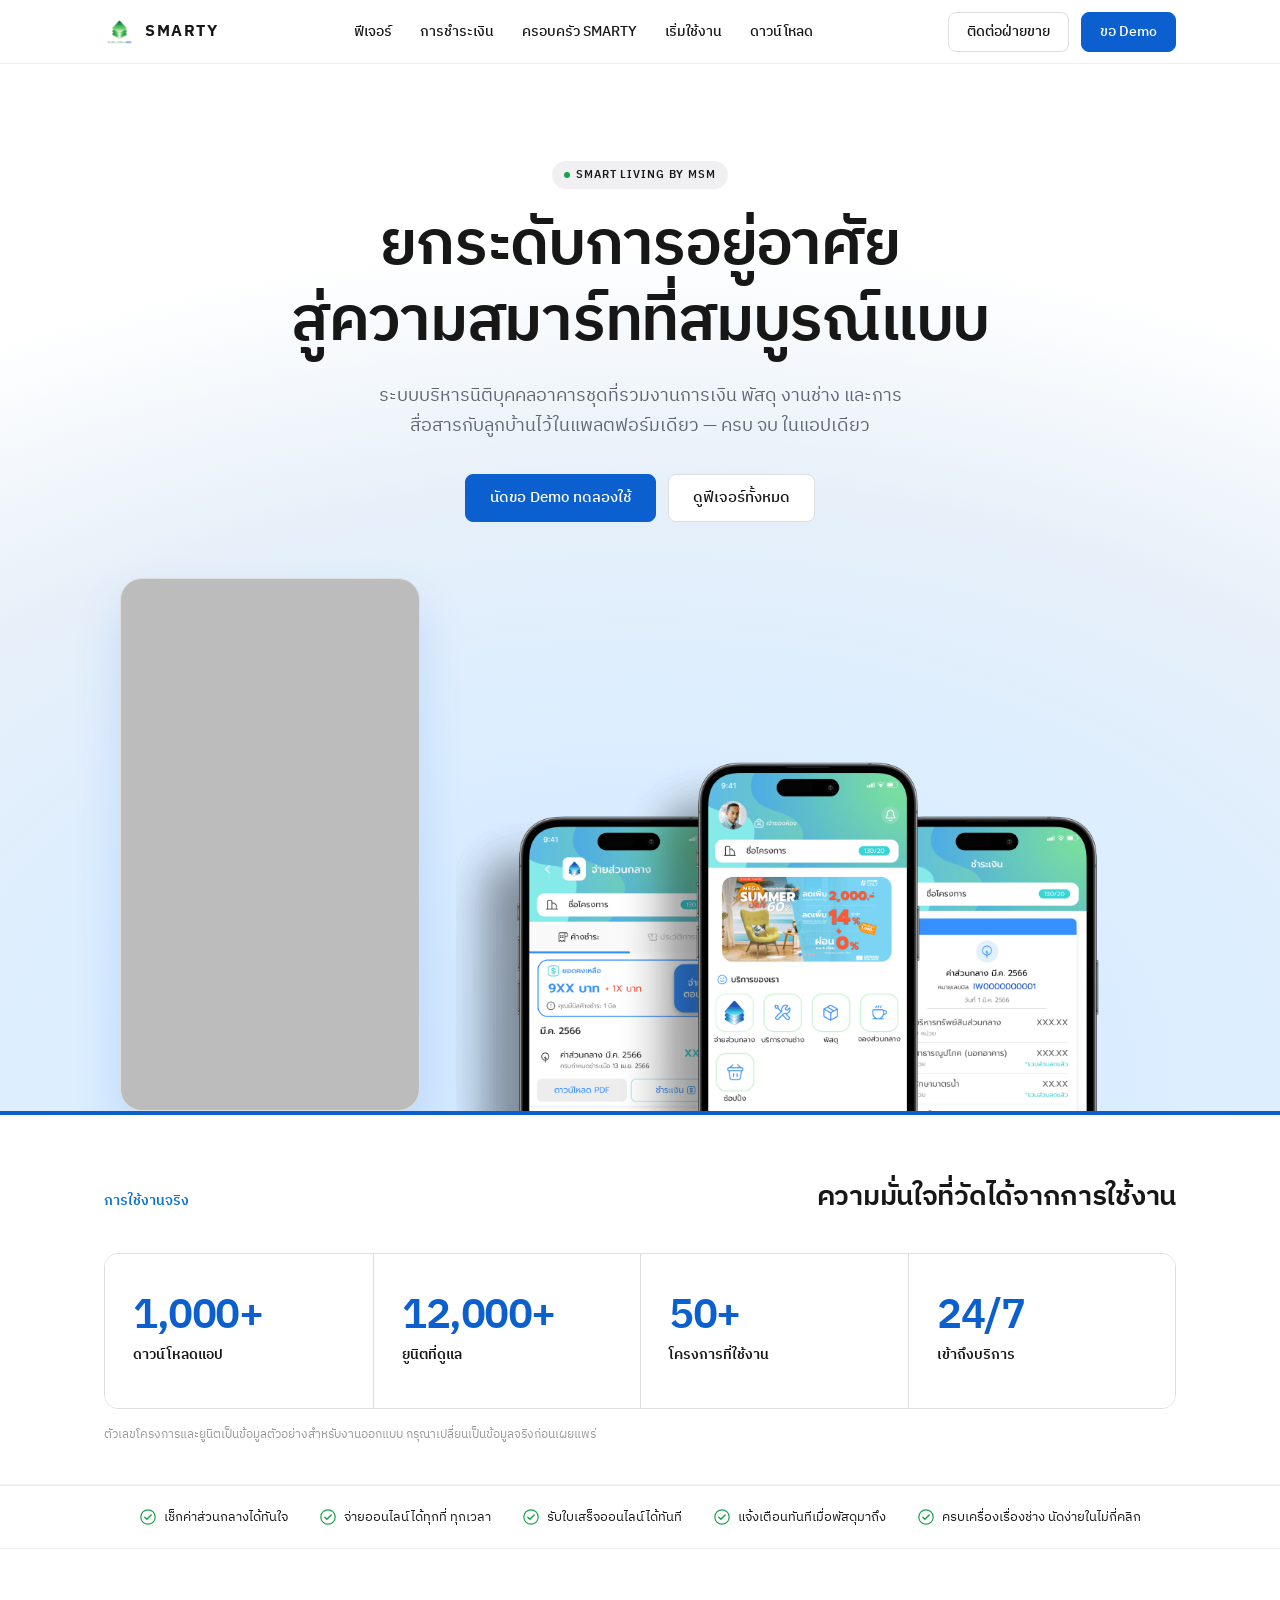
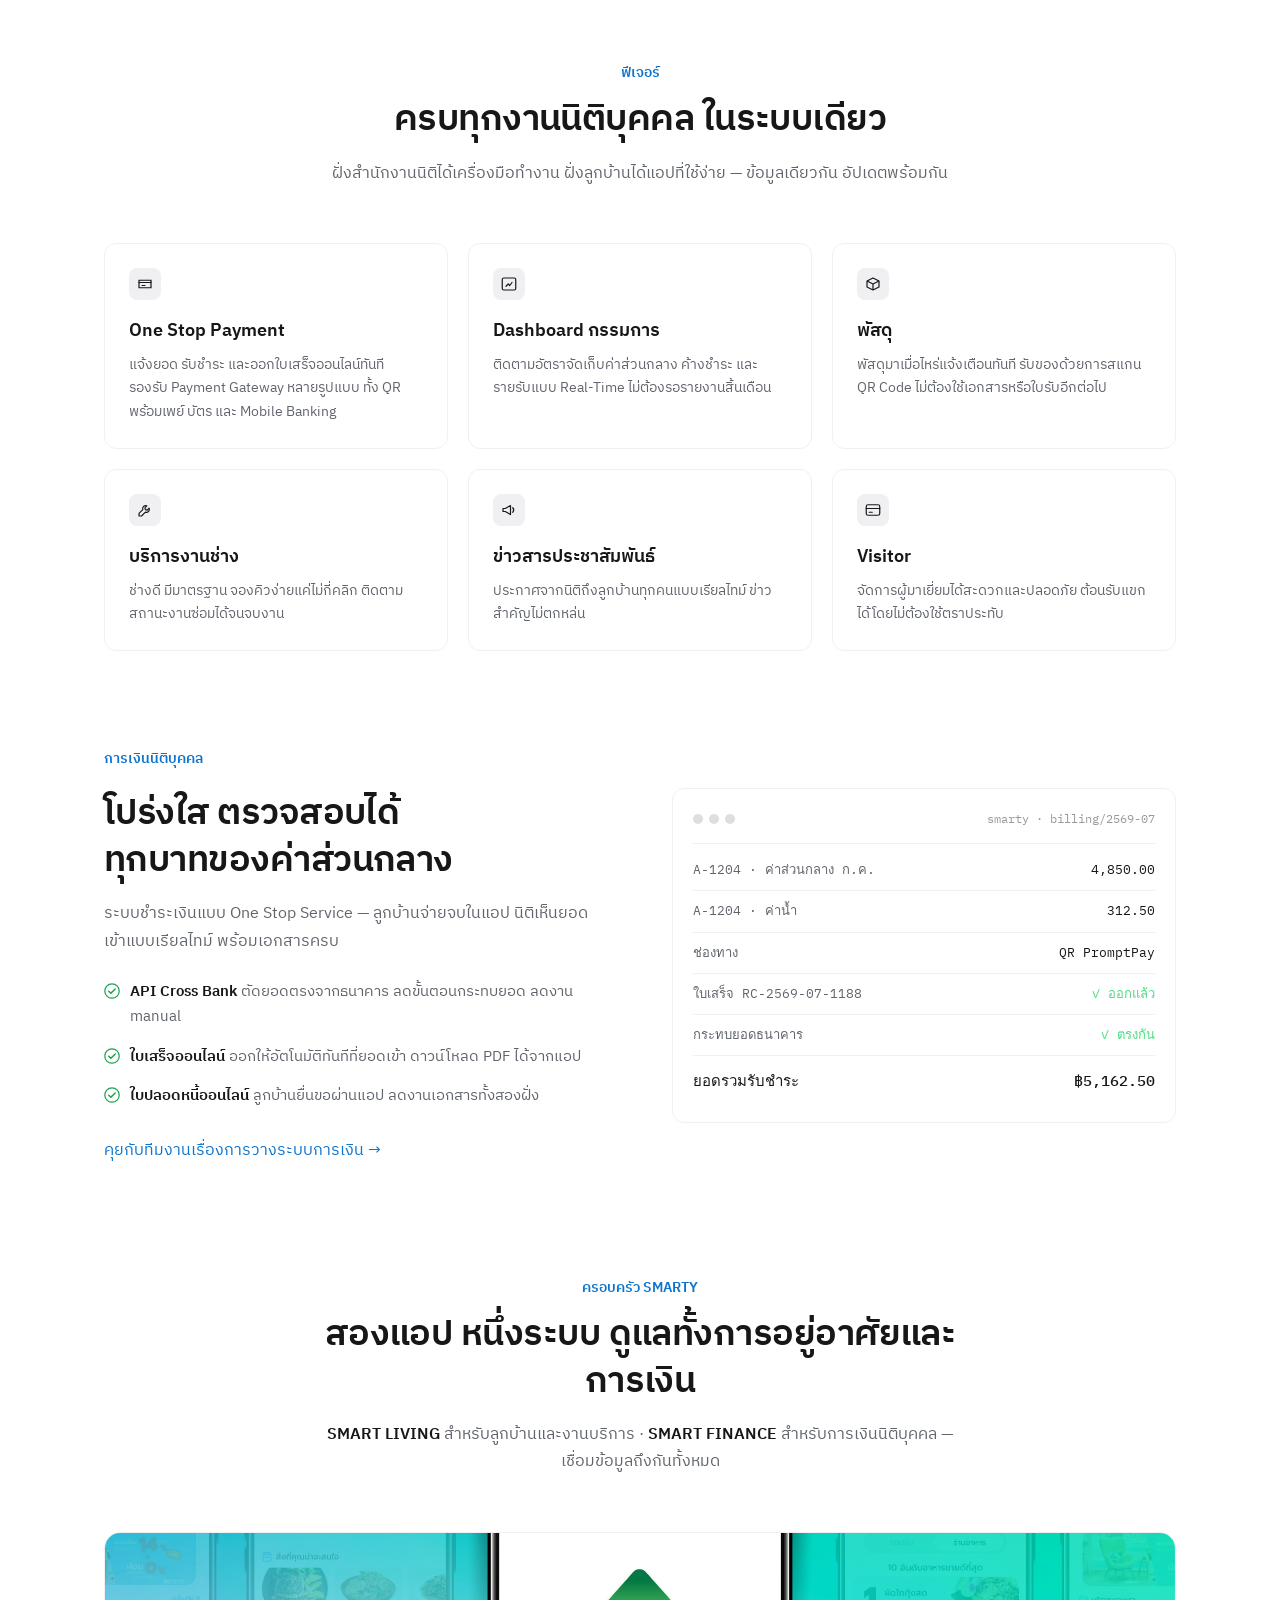
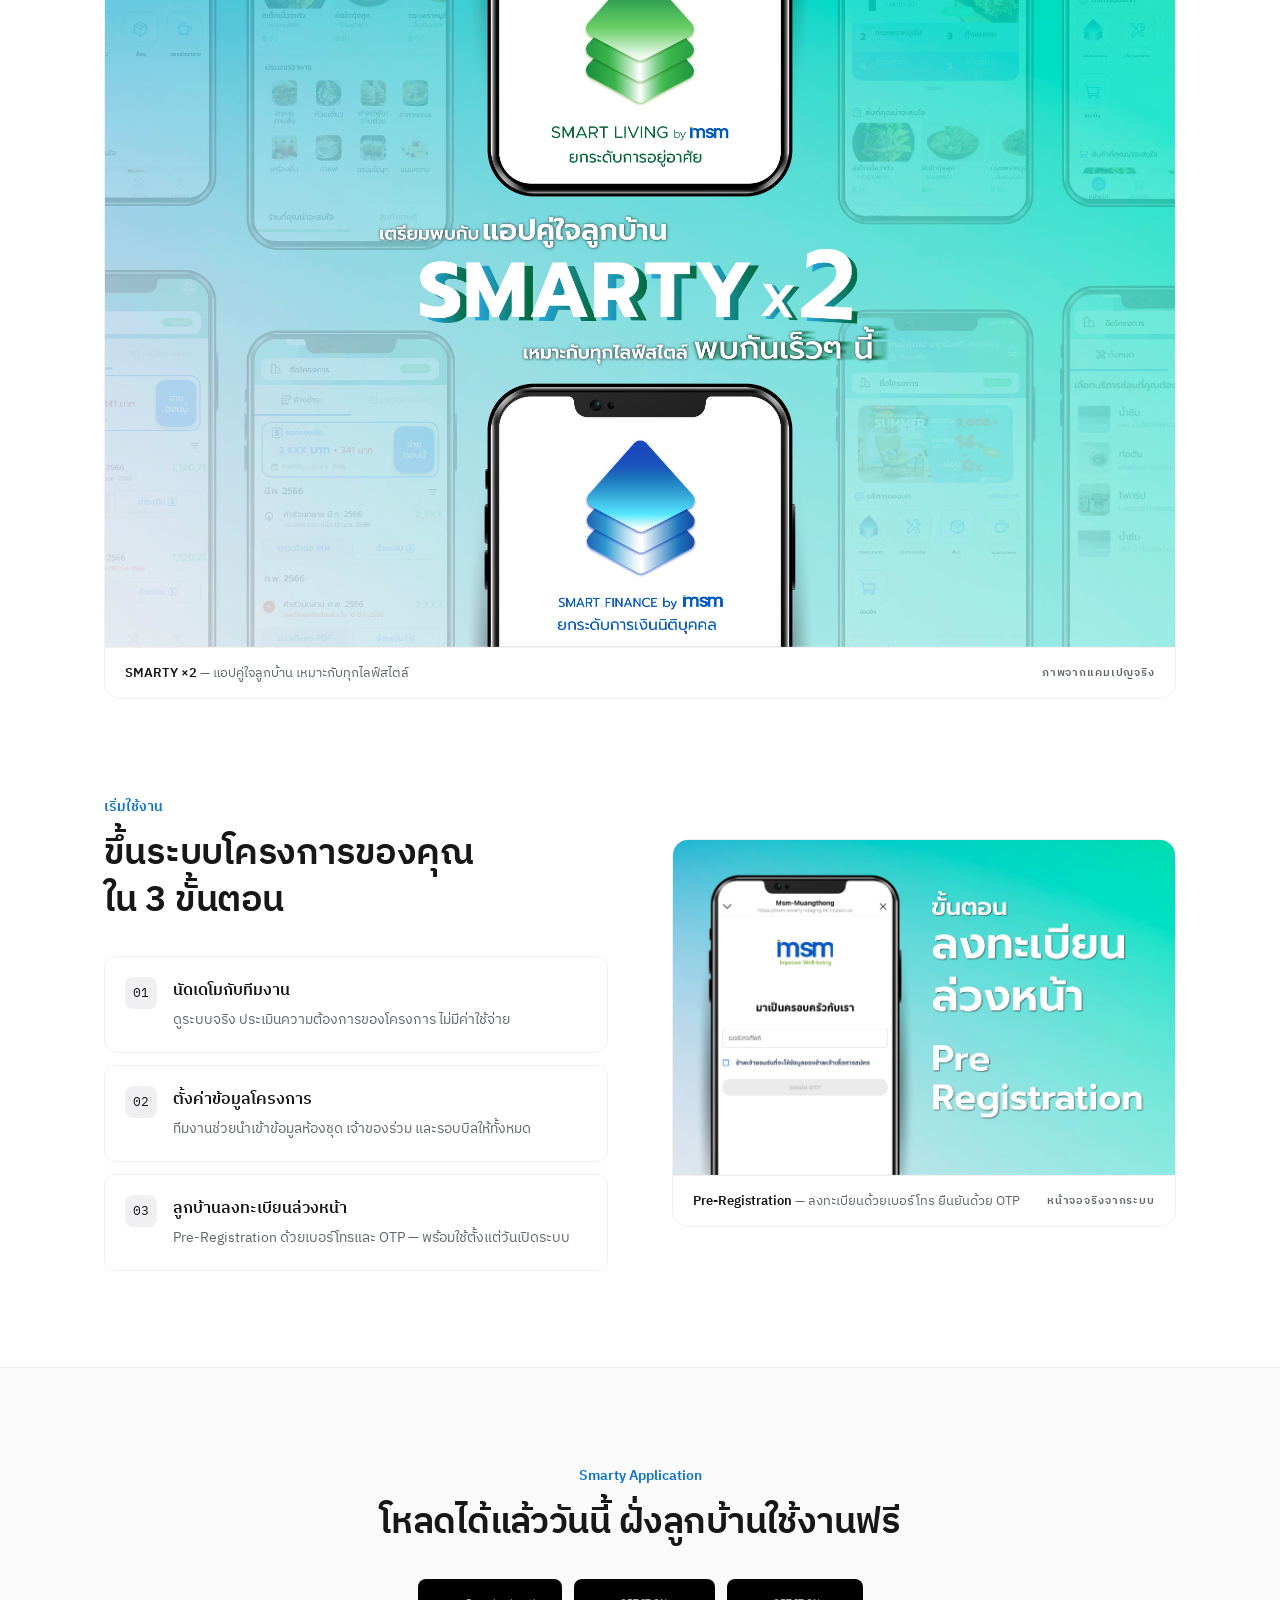
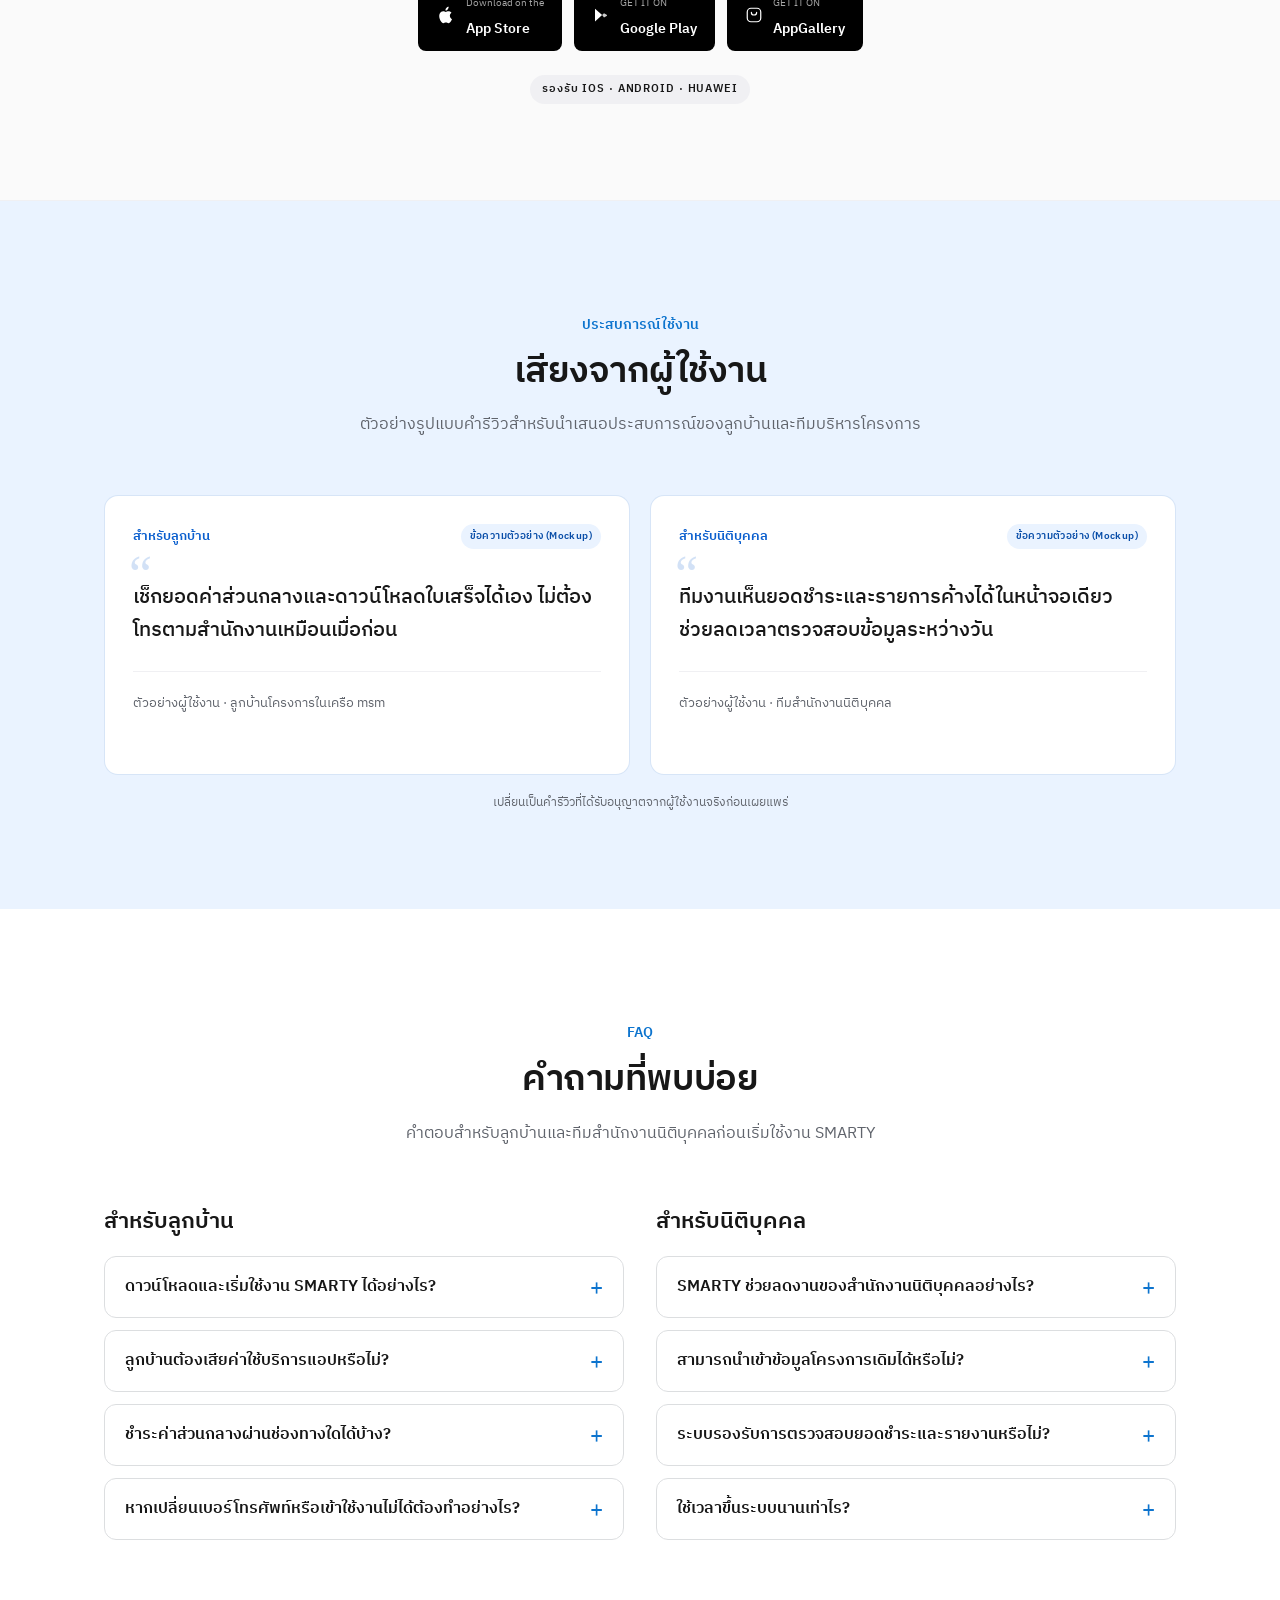
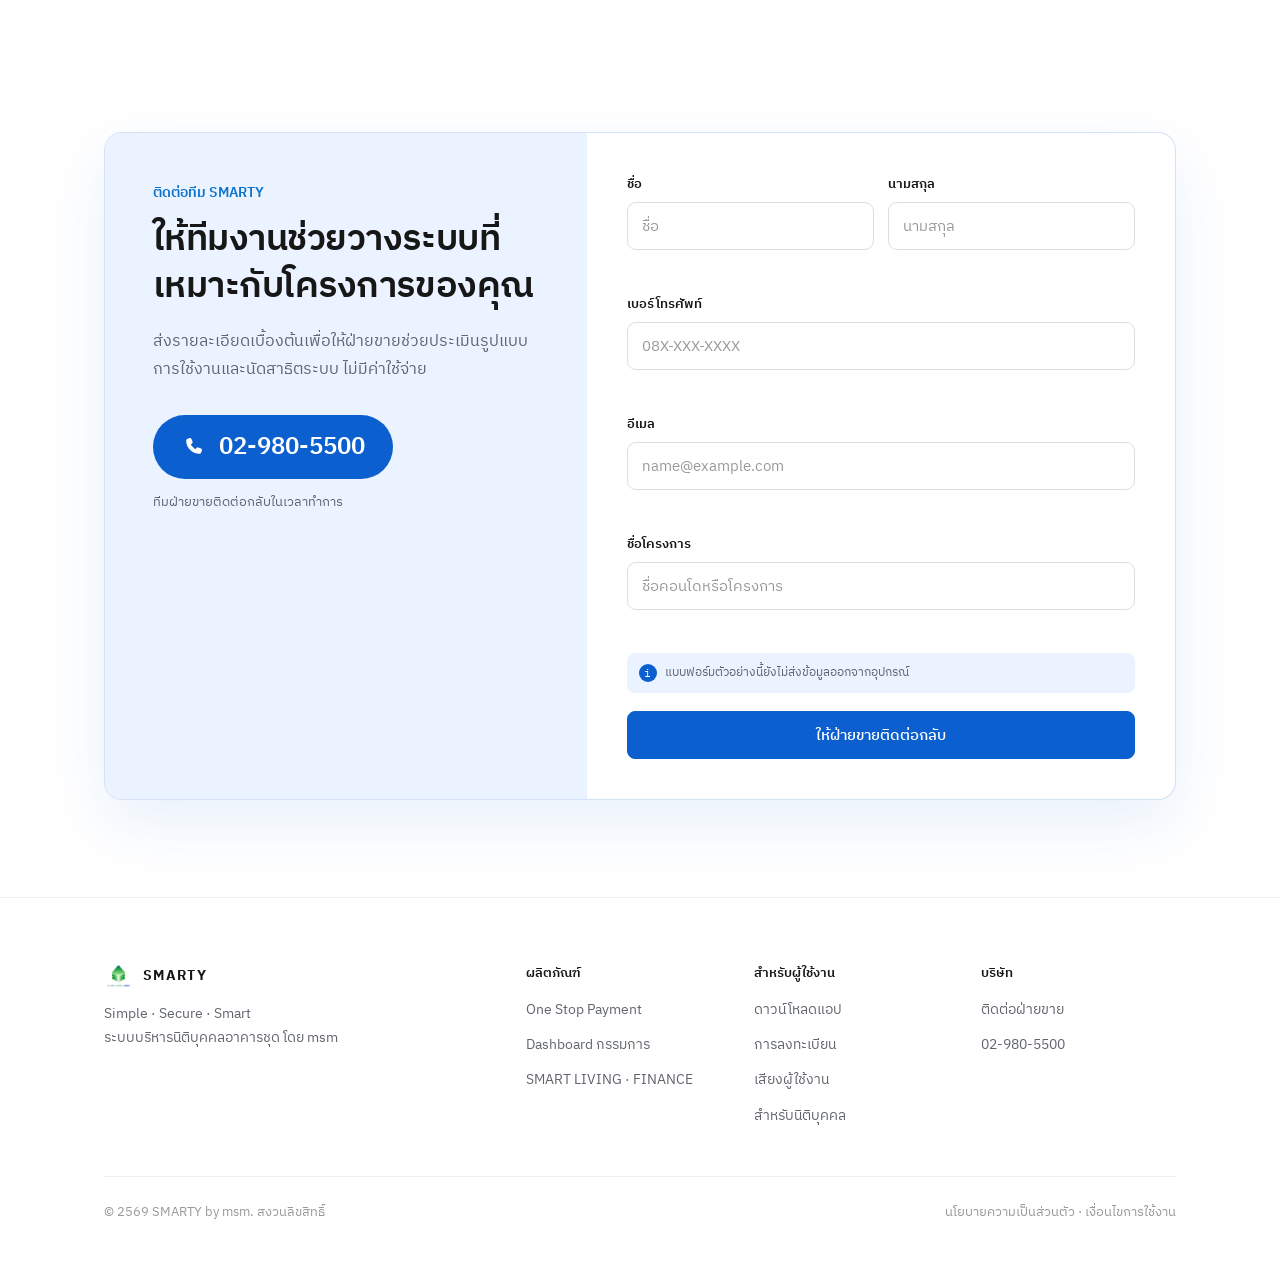
==== index.html @ 862c3a6a "Add interactive cursor-tracking presenter to hero Character video is scrubbed by cursor position acr" ====
<!DOCTYPE html>
<html lang="th">
<head>
<meta charset="UTF-8">
<meta name="viewport" content="width=device-width, initial-scale=1.0">
<title>SMARTY — ระบบบริหารนิติบุคคลอาคารชุด</title>
<link rel="preconnect" href="https://fonts.googleapis.com">
<link rel="preconnect" href="https://fonts.gstatic.com" crossorigin>
<link href="https://fonts.googleapis.com/css2?family=IBM+Plex+Sans+Thai:wght@400;500;600;700&family=IBM+Plex+Mono:wght@400;500&display=swap" rel="stylesheet">
<style>
  :root {
    --primary: #000000;
    --primary-active: #1a1a1a;
    --text-link: #0d74ce;
    --ink: #171717;
    --body: #60646c;
    --muted: #999999;
    --hairline: #f0f0f3;
    --hairline-strong: #dcdee0;
    --canvas: #ffffff;
    --canvas-soft: #fafafa;
    --surface-strong: #f0f0f3;
    --surface-dark: #171717;
    --surface-dark-elevated: #1a1a1a;
    --on-dark: #ffffff;
    --on-dark-soft: #b0b4ba;
    --sky-light: #cfe7ff;
    --sky-mid: #a8c8e8;
    --success: #16a34a;
    --brand-blue: #0b5fce;
    --brand-blue-active: #084da8;
    --brand-blue-soft: #eaf3ff;
    --motion-fast: 180ms;
    --motion-standard: 420ms;
    --motion-reveal: 700ms;
    --ease-out-premium: cubic-bezier(0.22, 1, 0.36, 1);
    --ease-press: cubic-bezier(0.4, 0, 0.2, 1);
    --sans: 'IBM Plex Sans Thai', 'Inter', -apple-system, system-ui, sans-serif;
    --mono: 'IBM Plex Mono', 'JetBrains Mono', monospace;
  }

  * { margin: 0; padding: 0; box-sizing: border-box; }
  html { scroll-behavior: smooth; }

  body {
    font-family: var(--sans);
    font-size: 16px;
    font-weight: 400;
    line-height: 1.7;
    color: var(--body);
    background: var(--canvas);
    -webkit-font-smoothing: antialiased;
  }

  h1, h2, h3 { color: var(--ink); }
  img { max-width: 100%; display: block; }

  /* ---------- Type (Thai-adjusted: มี leading เผื่อสระ/วรรณยุกต์, tracking ลบอ่อนกว่า Inter) ---------- */
  .display-mega { font-size: 62px; font-weight: 600; line-height: 1.22; letter-spacing: -0.02em; }
  .display-xl   { font-size: 48px; font-weight: 600; line-height: 1.25; letter-spacing: -0.018em; }
  .display-lg   { font-size: 36px; font-weight: 600; line-height: 1.3;  letter-spacing: -0.015em; }
  .display-md   { font-size: 28px; font-weight: 600; line-height: 1.35; letter-spacing: -0.01em; }
  .title-md     { font-size: 18px; font-weight: 600; line-height: 1.5; }
  .body-md      { font-size: 16px; }
  .body-sm      { font-size: 14px; }
  .caption      { font-size: 13px; line-height: 1.5; }
  .caption-upper { font-size: 11px; font-weight: 600; letter-spacing: 0.08em; text-transform: uppercase; }
  .mono         { font-family: var(--mono); font-size: 13px; line-height: 1.6; }

  .section-kicker { color: var(--text-link); font-size: 14px; font-weight: 600; margin-bottom: 12px; }

  /* ---------- Buttons: 8px radius, no pill on actions ---------- */
  .btn {
    display: inline-flex;
    align-items: center;
    justify-content: center;
    gap: 8px;
    font-family: var(--sans);
    font-size: 14px;
    font-weight: 500;
    line-height: 1;
    height: 40px;
    padding: 0 18px;
    border-radius: 8px;
    text-decoration: none;
    cursor: pointer;
    transition: background 0.15s ease, transform 0.1s ease;
  }
  .btn-primary { background: var(--brand-blue); color: #fff; border: 1px solid var(--brand-blue); }
  .btn-primary:hover { background: var(--brand-blue-active); border-color: var(--brand-blue-active); }
  .btn-primary:active { transform: translateY(1px); }
  .btn-secondary { background: var(--canvas); color: var(--ink); border: 1px solid var(--hairline-strong); }
  .btn-secondary:hover { border-color: var(--muted); }
  .btn:focus-visible { outline: 2px solid var(--brand-blue); outline-offset: 3px; }
  .btn-lg { height: 48px; padding: 0 24px; font-size: 15px; }

  a.text-link { color: var(--text-link); text-decoration: none; }
  a.text-link:hover { text-decoration: underline; }

  .badge {
    display: inline-flex;
    align-items: center;
    gap: 6px;
    background: var(--surface-strong);
    color: var(--ink);
    font-size: 11px;
    font-weight: 600;
    letter-spacing: 0.08em;
    text-transform: uppercase;
    border-radius: 9999px;
    padding: 5px 12px;
  }
  .badge .dot { width: 6px; height: 6px; border-radius: 50%; background: var(--success); }

  /* ---------- Layout ---------- */
  .container { max-width: 1120px; margin: 0 auto; padding: 0 24px; }
  .section { padding: 96px 0; }
  .section-tight { padding: 64px 0; }
  .section-head { max-width: 640px; margin: 0 auto 56px; text-align: center; }
  .section-head p { margin-top: 16px; }

  /* ---------- Top nav ---------- */
  .top-nav {
    position: sticky;
    top: 0;
    z-index: 50;
    background: rgba(255,255,255,0.85);
    backdrop-filter: saturate(180%) blur(12px);
    -webkit-backdrop-filter: saturate(180%) blur(12px);
    border-bottom: 1px solid var(--hairline);
    height: 64px;
  }
  .top-nav .nav-inner {
    max-width: 1120px;
    margin: 0 auto;
    padding: 0 24px;
    height: 100%;
    display: flex;
    align-items: center;
    justify-content: space-between;
    gap: 24px;
  }
  .nav-brand { display: flex; align-items: center; gap: 10px; text-decoration: none; }
  .nav-brand img { height: 30px; width: auto; }
  .nav-brand .brand-name { font-size: 16px; font-weight: 700; letter-spacing: 0.1em; color: var(--ink); }
  .nav-links { display: flex; align-items: center; gap: 28px; list-style: none; }
  .nav-links a { font-size: 14px; font-weight: 500; color: var(--ink); text-decoration: none; }
  .nav-links a:hover { color: var(--text-link); }
  .nav-actions { display: flex; align-items: center; gap: 12px; }

  /* ---------- Hero ---------- */
  .hero {
    position: relative;
    padding: 96px 0 0;
    overflow: hidden;
  }
  .hero::before {
    content: "";
    position: absolute;
    inset: 0;
    background:
      radial-gradient(120% 90% at 50% 96%, var(--sky-light) 0%, rgba(207,231,255,0.72) 38%, rgba(168,200,232,0.28) 62%, rgba(255,255,255,0) 88%);
    pointer-events: none;
  }
  .hero .container { position: relative; text-align: center; }
  .hero h1 { max-width: 860px; margin: 20px auto 0; }
  .hero .sub { max-width: 560px; margin: 20px auto 0; font-size: 18px; }
  .hero .cta-row { display: flex; gap: 12px; justify-content: center; flex-wrap: wrap; margin-top: 32px; }
  .hero-enter {
    opacity: 0;
    transform: translateY(14px);
    animation: hero-enter var(--motion-reveal) var(--ease-out-premium) forwards;
    animation-delay: var(--hero-delay, 0ms);
  }
  .hero-phone-enter {
    opacity: 0;
    transform: translateY(28px) scale(0.985);
    animation: phone-settle 900ms var(--ease-out-premium) forwards;
    animation-delay: 440ms;
  }
  .hero-seq-1 { --hero-delay: 0ms; }
  .hero-seq-2 { --hero-delay: 90ms; }
  .hero-seq-3 { --hero-delay: 180ms; }
  .hero-seq-4 { --hero-delay: 270ms; }
  @keyframes hero-enter { to { opacity: 1; transform: none; } }
  @keyframes phone-settle { to { opacity: 1; transform: none; } }

  .hero-device {
    position: relative;
    max-width: 920px;
    margin: 64px auto 0;
    background: transparent;
  }
  .hero-device img { width: 100%; }

  /* ---------- Hero presenter (interactive character, cursor-tracked) ---------- */
  .hero-stage {
    display: flex;
    align-items: flex-end;
    justify-content: center;
    gap: 36px;
    max-width: 1040px;
    margin: 56px auto 0;
  }
  .hero-stage .hero-device { margin: 0; flex: 1 1 auto; max-width: 760px; }
  .hero-presenter { flex: 0 0 auto; width: clamp(240px, 26vw, 300px); perspective: 1000px; }
  .hero-presenter .p-card {
    position: relative;
    width: 100%;
    aspect-ratio: 9 / 16;
    border-radius: 22px;
    overflow: hidden;
    background: #bcbcbc;
    border: 1px solid var(--hairline-strong);
    box-shadow: 0 24px 48px rgba(11, 95, 206, 0.14);
    transform-style: preserve-3d;
    will-change: transform;
  }
  .hero-presenter video {
    position: absolute; inset: 0;
    width: 100%; height: 100%;
    object-fit: cover; display: block; pointer-events: none;
  }
  @media (max-width: 820px) {
    .hero-stage { flex-direction: column-reverse; align-items: center; gap: 24px; }
    .hero-stage .hero-device { max-width: 100%; }
    .hero-presenter { width: min(56vw, 220px); }
  }

  /* ---------- Trust ledger ---------- */
  .trust-ledger {
    border-top: 4px solid var(--brand-blue);
    border-bottom: 1px solid var(--hairline);
    background: var(--canvas);
    padding: 64px 0 40px;
  }
  .trust-heading { display: flex; align-items: end; justify-content: space-between; gap: 24px; margin-bottom: 36px; }
  .trust-heading .section-kicker { margin-bottom: 4px; }
  .trust-heading h2 { max-width: 560px; text-align: right; }
  .trust-grid { display: grid; grid-template-columns: repeat(4, minmax(0, 1fr)); border: 1px solid var(--hairline-strong); border-radius: 14px; overflow: hidden; }
  .trust-stat { position: relative; display: grid; gap: 6px; min-height: 154px; align-content: center; padding: 24px 28px; background: var(--canvas); }
  .trust-stat + .trust-stat { border-left: 1px solid var(--hairline-strong); }
  .trust-value { color: var(--brand-blue); font-family: var(--sans); font-size: 42px; font-weight: 600; line-height: 1; letter-spacing: -0.035em; font-variant-numeric: tabular-nums; }
  .trust-stat span { color: var(--ink); font-size: 14px; font-weight: 600; }
  .mock-disclosure { margin-top: 16px; color: var(--muted); font-size: 12px; line-height: 1.6; }

  /* ---------- Check strip ---------- */
  .check-strip {
    border-top: 1px solid var(--hairline);
    border-bottom: 1px solid var(--hairline);
    background: var(--canvas);
  }
  .check-strip .strip-inner {
    display: flex;
    flex-wrap: wrap;
    justify-content: center;
    gap: 12px 32px;
    padding: 20px 24px;
  }
  .check-item { display: flex; align-items: center; gap: 8px; font-size: 13px; color: var(--ink); }
  .check-item svg { flex: none; }

  /* ---------- Feature grid ---------- */
  .feature-grid {
    display: grid;
    grid-template-columns: repeat(3, 1fr);
    gap: 20px;
  }
  .f-card {
    background: var(--canvas);
    border: 1px solid var(--hairline);
    border-radius: 12px;
    padding: 24px;
  }
  .f-card .f-icon {
    width: 32px; height: 32px;
    border-radius: 8px;
    background: var(--surface-strong);
    display: flex; align-items: center; justify-content: center;
    color: var(--ink);
    margin-bottom: 16px;
  }
  .f-card h3 { font-size: 18px; font-weight: 600; margin-bottom: 6px; }
  .f-card p { font-size: 14px; }
  .f-card.dark { background: var(--canvas); border-color: var(--hairline); }
  .f-card.dark h3 { color: var(--ink); }
  .f-card.dark p { color: var(--body); }
  .f-card.dark .f-icon { background: var(--surface-strong); color: var(--ink); }

  /* ---------- Split (payment/data) ---------- */
  .split {
    display: grid;
    grid-template-columns: 1fr 1fr;
    gap: 64px;
    align-items: center;
  }
  .split .copy h2 { margin-bottom: 16px; }
  .split .copy > p { margin-bottom: 20px; }
  .split ul.plain {
    list-style: none;
    display: grid;
    gap: 14px;
    margin: 24px 0 28px;
  }
  .split ul.plain li { display: flex; gap: 10px; align-items: flex-start; font-size: 15px; }
  .split ul.plain li svg { flex: none; margin-top: 4px; }
  .split ul.plain b { color: var(--ink); font-weight: 600; }

  .ledger {
    background: var(--canvas);
    border: 1px solid var(--hairline);
    border-radius: 12px;
    padding: 20px;
    color: var(--ink);
  }
  .ledger .ledger-head {
    display: flex;
    align-items: center;
    justify-content: space-between;
    padding-bottom: 14px;
    border-bottom: 1px solid var(--hairline);
    margin-bottom: 6px;
  }
  .ledger .ledger-head .win-dots { display: flex; gap: 6px; }
  .ledger .win-dots span { width: 10px; height: 10px; border-radius: 50%; background: var(--hairline-strong); }
  .ledger .ledger-title { font-family: var(--mono); font-size: 12px; color: var(--muted); }
  .ledger table { width: 100%; border-collapse: collapse; font-family: var(--mono); font-size: 13px; }
  .ledger td { padding: 9px 0; border-bottom: 1px solid var(--hairline); }
  .ledger td:last-child { text-align: right; }
  .ledger .lg-label { color: var(--body); }
  .ledger .lg-ok { color: #4ade80; }
  .ledger .lg-total td { border-bottom: none; padding-top: 12px; font-size: 15px; font-weight: 500; }

  /* ---------- Image frame cards ---------- */
  .img-frame {
    border: 1px solid var(--hairline);
    border-radius: 16px;
    overflow: hidden;
    background: var(--canvas);
  }
  .img-frame img { width: 100%; }
  .img-frame .frame-caption {
    display: flex;
    justify-content: space-between;
    align-items: center;
    gap: 12px;
    padding: 14px 20px;
    border-top: 1px solid var(--hairline);
    font-size: 13px;
    color: var(--body);
  }
  .img-frame .frame-caption b { color: var(--ink); font-weight: 600; }

  /* ---------- Workflow ---------- */
  .workflow {
    display: grid;
    grid-template-columns: 1fr 1fr;
    gap: 64px;
    align-items: center;
  }
  .steps { display: grid; gap: 12px; }
  .step {
    display: flex;
    gap: 16px;
    align-items: flex-start;
    background: var(--canvas);
    border: 1px solid var(--hairline);
    border-radius: 12px;
    padding: 20px;
  }
  .step .step-num {
    flex: none;
    width: 32px; height: 32px;
    border-radius: 8px;
    background: var(--surface-strong);
    display: flex; align-items: center; justify-content: center;
    font-family: var(--mono);
    font-size: 13px;
    color: var(--ink);
  }
  .step h3 { font-size: 16px; font-weight: 600; margin-bottom: 4px; }
  .step p { font-size: 14px; }

  /* ---------- Download band ---------- */
  .dl-band {
    background: var(--canvas-soft);
    border-top: 1px solid var(--hairline);
    border-bottom: 1px solid var(--hairline);
  }
  .dl-band .container { text-align: center; }
  .store-row { display: flex; gap: 12px; justify-content: center; flex-wrap: wrap; margin-top: 32px; }
  .store-btn {
    display: flex;
    align-items: center;
    gap: 10px;
    background: var(--primary);
    color: #fff;
    border-radius: 8px;
    padding: 9px 18px;
    text-decoration: none;
    text-align: left;
    transition: background 0.15s ease;
  }
  .store-btn:hover { background: var(--primary-active); }
  .store-btn .s-top { font-size: 10px; color: rgba(255,255,255,0.65); line-height: 1.3; }
  .store-btn .s-name { font-size: 14px; font-weight: 600; line-height: 1.3; }
  .dl-meta { margin-top: 24px; display: flex; gap: 10px; justify-content: center; flex-wrap: wrap; }

  /* ---------- Testimonials ---------- */
  .testimonial-section { background: var(--brand-blue-soft); }
  .testimonial-grid { display: grid; grid-template-columns: repeat(2, minmax(0, 1fr)); gap: 20px; }
  .testimonial-card { position: relative; display: grid; align-content: start; min-height: 280px; padding: 28px; border: 1px solid rgba(11,95,206,0.16); border-radius: 14px; background: var(--canvas); }
  .testimonial-top { display: flex; align-items: center; justify-content: space-between; gap: 16px; margin-bottom: 32px; }
  .testimonial-audience { color: var(--brand-blue); font-size: 13px; font-weight: 600; }
  .mock-badge { display: inline-flex; padding: 4px 9px; border-radius: 9999px; background: var(--brand-blue-soft); color: var(--brand-blue-active); font-size: 10px; font-weight: 600; letter-spacing: 0.04em; }
  .testimonial-quote { position: relative; margin: 0 0 24px; color: var(--ink); font-size: 20px; font-weight: 500; line-height: 1.65; }
  .testimonial-quote::before { content: "“"; position: absolute; top: -32px; left: -4px; color: var(--brand-blue); font-family: Georgia, serif; font-size: 52px; line-height: 1; opacity: 0.18; }
  .testimonial-attribution { margin-top: auto; padding-top: 20px; border-top: 1px solid var(--hairline); color: var(--body); font-size: 13px; }
  .testimonial-disclosure { margin-top: 18px; color: var(--body); font-size: 12px; text-align: center; }

  /* ---------- FAQ ---------- */
  .faq-section { background: var(--canvas); }
  .faq-grid {
    display: grid;
    grid-template-columns: repeat(2, minmax(0, 1fr));
    gap: 32px;
  }
  .faq-group h3 {
    margin-bottom: 16px;
    font-size: 22px;
    font-weight: 600;
  }
  .faq-list { display: grid; gap: 12px; }
  .faq-item {
    border: 1px solid var(--hairline-strong);
    border-radius: 12px;
    background: var(--canvas);
    overflow: hidden;
  }
  .faq-item summary {
    position: relative;
    padding: 18px 52px 18px 20px;
    color: var(--ink);
    font-weight: 600;
    line-height: 1.5;
    cursor: pointer;
    list-style: none;
  }
  .faq-item summary::-webkit-details-marker { display: none; }
  .faq-item summary::after {
    content: "+";
    position: absolute;
    top: 50%;
    right: 20px;
    color: var(--text-link);
    font-family: var(--mono);
    font-size: 22px;
    font-weight: 400;
    line-height: 1;
    transform: translateY(-50%);
    transition: transform var(--motion-standard) var(--ease-out-premium);
  }
  .faq-item[open] summary::after { transform: translateY(-50%) rotate(45deg); }
  .faq-item summary:focus-visible {
    outline: 2px solid var(--ink);
    outline-offset: -3px;
    border-radius: 10px;
  }
  .faq-item p {
    padding: 0 20px 18px;
    font-size: 14px;
    line-height: 1.7;
  }
  .faq-item[open] p { animation: faq-answer-in var(--motion-standard) var(--ease-out-premium); }
  @keyframes faq-answer-in {
    from { opacity: 0; transform: translateY(-4px); }
    to { opacity: 1; transform: none; }
  }

  /* ---------- Premium interactions ---------- */
  .btn {
    transition:
      transform var(--motion-fast) var(--ease-press),
      box-shadow var(--motion-fast) var(--ease-out-premium),
      background-color var(--motion-fast) ease,
      color var(--motion-fast) ease,
      border-color var(--motion-fast) ease;
  }
  .btn:active { transform: translateY(0) scale(0.985); }
  .store-btn {
    transition:
      transform var(--motion-fast) var(--ease-press),
      box-shadow var(--motion-fast) var(--ease-out-premium),
      background-color var(--motion-fast) ease;
  }
  .store-btn:active { transform: translateY(0) scale(0.985); }
  .f-card, .step, .img-frame, .ledger, .faq-item {
    transition:
      transform var(--motion-standard) var(--ease-out-premium),
      border-color var(--motion-standard) var(--ease-out-premium),
      box-shadow var(--motion-standard) var(--ease-out-premium);
  }
  .testimonial-card {
    transition:
      transform var(--motion-standard) var(--ease-out-premium),
      border-color var(--motion-standard) var(--ease-out-premium),
      box-shadow var(--motion-standard) var(--ease-out-premium);
  }
  .f-icon {
    transition: transform var(--motion-standard) var(--ease-out-premium);
  }
  .faq-item summary {
    transition: background-color var(--motion-fast) ease;
  }
  .nav-links a, .footer-grid a {
    transition:
      color var(--motion-fast) ease,
      opacity var(--motion-fast) ease;
  }
  @media (hover: hover) and (pointer: fine) {
    .btn:hover { transform: translateY(-2px); box-shadow: 0 8px 20px rgba(23,23,23,0.12); }
    .store-btn:hover { transform: translateY(-2px); box-shadow: 0 12px 28px rgba(23,23,23,0.16); }
    .f-card:hover, .step:hover, .img-frame:hover, .ledger:hover, .faq-item:hover, .testimonial-card:hover {
      transform: translateY(-4px);
      border-color: var(--hairline-strong);
      box-shadow: 0 14px 34px rgba(23,23,23,0.08);
    }
    .f-card:hover .f-icon { transform: translateY(-2px); }
    .faq-item summary:hover { background: var(--canvas-soft); }
    .btn:active, .store-btn:active { transform: translateY(0) scale(0.985); }
    .phone-pill:hover { transform: translateY(-2px); box-shadow: 0 12px 28px rgba(11,95,206,0.24); }
    .phone-pill:active { transform: translateY(0) scale(0.985); }
  }

  /* ---------- Contact ---------- */
  .cta-band { background: var(--canvas); }
  .contact-panel { display: grid; grid-template-columns: minmax(0, 0.9fr) minmax(0, 1.1fr); border: 1px solid rgba(11,95,206,0.18); border-radius: 18px; overflow: hidden; background: var(--canvas); box-shadow: 0 24px 64px rgba(11,95,206,0.09); }
  .contact-copy { padding: 48px; background: var(--brand-blue-soft); }
  .contact-copy h2 { margin-bottom: 18px; }
  .contact-copy > p:not(.section-kicker):not(.contact-hours) { max-width: 480px; }
  .phone-pill { display: inline-flex; align-items: center; justify-content: center; gap: 14px; min-height: 64px; margin-top: 32px; padding: 0 28px; border-radius: 9999px; background: var(--brand-blue); color: #fff; font-family: var(--sans); font-size: 24px; font-weight: 600; line-height: 1; text-decoration: none; transition: transform var(--motion-fast) var(--ease-press), background-color var(--motion-fast) ease, box-shadow var(--motion-fast) var(--ease-out-premium); }
  .phone-pill svg { flex: none; }
  .phone-pill:hover { background: var(--brand-blue-active); }
  .phone-pill:focus-visible { outline: 3px solid var(--brand-blue); outline-offset: 4px; }
  .contact-hours { margin-top: 12px; color: var(--body); font-size: 13px; }
  .callback-shell { min-height: 100%; padding: 40px; }
  .callback-form { display: grid; gap: 18px; }
  .form-row { display: grid; grid-template-columns: repeat(2, minmax(0, 1fr)); gap: 14px; }
  .form-field { display: grid; gap: 7px; }
  .form-field label { color: var(--ink); font-size: 13px; font-weight: 600; }
  .form-field input { width: 100%; height: 48px; padding: 0 14px; border: 1px solid var(--hairline-strong); border-radius: 9px; background: var(--canvas); color: var(--ink); font-family: var(--sans); font-size: 15px; transition: border-color var(--motion-fast) ease, box-shadow var(--motion-fast) ease, background-color var(--motion-fast) ease; }
  .form-field input::placeholder { color: var(--muted); }
  .form-field input:focus { border-color: var(--brand-blue); box-shadow: 0 0 0 3px rgba(11,95,206,0.14); outline: none; }
  .form-field input[aria-invalid="true"] { border-color: #c93737; background: #fffafa; }
  .field-error { min-height: 18px; color: #b42318; font-size: 12px; line-height: 1.45; }
  .form-local-note { display: flex; align-items: flex-start; gap: 8px; padding: 11px 12px; border-radius: 8px; background: var(--brand-blue-soft); color: var(--body); font-size: 12px; line-height: 1.5; }
  .form-local-note::before { content: "i"; display: inline-flex; flex: none; align-items: center; justify-content: center; width: 18px; height: 18px; border-radius: 50%; background: var(--brand-blue); color: #fff; font-family: var(--mono); font-size: 11px; }
  .callback-submit { width: 100%; }
  .callback-success { display: grid; min-height: 390px; align-content: center; justify-items: start; padding: 16px; }
  .callback-success-icon { display: inline-flex; align-items: center; justify-content: center; width: 48px; height: 48px; margin-bottom: 20px; border-radius: 50%; background: var(--brand-blue-soft); color: var(--brand-blue); font-size: 24px; }
  .callback-success h3 { margin-bottom: 8px; font-size: 28px; }
  .callback-success p { max-width: 500px; margin-bottom: 24px; }
  [hidden] { display: none !important; }

  /* ---------- Footer ---------- */
  footer {
    border-top: 1px solid var(--hairline);
    padding: 64px 0 40px;
    background: var(--canvas);
  }
  .footer-grid {
    display: grid;
    grid-template-columns: 2fr 1fr 1fr 1fr;
    gap: 32px;
    padding-bottom: 40px;
  }
  .footer-brand { display: flex; align-items: center; gap: 10px; margin-bottom: 12px; }
  .footer-brand img { height: 28px; }
  .footer-brand span { font-weight: 700; letter-spacing: 0.1em; color: var(--ink); font-size: 14px; }
  .footer-grid h4 { font-size: 13px; font-weight: 600; color: var(--ink); margin-bottom: 12px; }
  .footer-grid ul { list-style: none; }
  .footer-grid li { margin-bottom: 8px; }
  .footer-grid a { font-size: 14px; color: var(--body); text-decoration: none; }
  .footer-grid a:hover { color: var(--text-link); }
  .footer-legal {
    border-top: 1px solid var(--hairline);
    padding-top: 24px;
    display: flex;
    justify-content: space-between;
    flex-wrap: wrap;
    gap: 8px;
    font-size: 13px;
    color: var(--muted);
  }

  /* ---------- Reveal ---------- */
  .reveal {
    opacity: 0;
    transform: translateY(20px) scale(0.995);
    transition:
      opacity var(--motion-reveal) var(--ease-out-premium),
      transform var(--motion-reveal) var(--ease-out-premium);
    transition-delay: var(--reveal-delay, 0ms);
    will-change: opacity, transform;
  }
  .reveal.in { opacity: 1; transform: none; }
  @media (prefers-reduced-motion: reduce) {
    html { scroll-behavior: auto; }
    *, *::before, *::after {
      animation-duration: 0.01ms !important;
      animation-delay: 0ms !important;
      transition-duration: 0.01ms !important;
      transition-delay: 0ms !important;
      scroll-behavior: auto !important;
    }
    .reveal, .hero-enter, .hero-phone-enter {
      opacity: 1;
      transform: none;
    }
  }

  /* ---------- Responsive ---------- */
  @media (max-width: 1024px) {
    .display-mega { font-size: 46px; }
    .display-lg { font-size: 31px; }
    .feature-grid { grid-template-columns: repeat(2, 1fr); }
  }
  @media (max-width: 820px) {
    .section { padding: 64px 0; }
    .nav-links { display: none; }
    .split, .workflow { grid-template-columns: 1fr; gap: 40px; }
    .faq-grid { grid-template-columns: 1fr; gap: 40px; }
    .testimonial-grid { grid-template-columns: 1fr; }
    .trust-grid { grid-template-columns: repeat(2, minmax(0, 1fr)); }
    .trust-stat:nth-child(3) { border-left: 0; }
    .trust-stat:nth-child(n+3) { border-top: 1px solid var(--hairline-strong); }
    .trust-heading { align-items: flex-start; flex-direction: column; }
    .trust-heading h2 { text-align: left; }
    .contact-panel { grid-template-columns: 1fr; }
    .contact-copy, .callback-shell { padding: 36px; }
    .footer-grid { grid-template-columns: 1fr 1fr; }
  }
  @media (max-width: 560px) {
    .display-mega { font-size: 34px; }
    .display-xl { font-size: 30px; }
    .display-lg { font-size: 27px; }
    .feature-grid { grid-template-columns: 1fr; }
    .footer-grid { grid-template-columns: 1fr; }
    .hero { padding-top: 64px; }
    .trust-ledger { padding: 48px 0 32px; }
    .trust-grid { grid-template-columns: 1fr; }
    .trust-stat { min-height: 118px; }
    .trust-stat + .trust-stat { border-left: 0; border-top: 1px solid var(--hairline-strong); }
    .trust-value { font-size: 36px; }
    .contact-copy, .callback-shell { padding: 28px 20px; }
    .form-row { grid-template-columns: 1fr; }
    .phone-pill { width: 100%; min-height: 58px; padding: 0 18px; font-size: 20px; }
  }
</style>
</head>
<body>

<!-- ================= Top nav ================= -->
<nav class="top-nav" aria-label="เมนูหลัก">
  <div class="nav-inner">
    <a href="#" class="nav-brand">
      <img src="img/logo.png" alt="โลโก้ SMARTY">
      <span class="brand-name">SMARTY</span>
    </a>
    <ul class="nav-links">
      <li><a href="#features">ฟีเจอร์</a></li>
      <li><a href="#payment">การชำระเงิน</a></li>
      <li><a href="#ecosystem">ครอบครัว SMARTY</a></li>
      <li><a href="#start">เริ่มใช้งาน</a></li>
      <li><a href="#download">ดาวน์โหลด</a></li>
    </ul>
    <div class="nav-actions">
      <a href="#contact" class="btn btn-secondary">ติดต่อฝ่ายขาย</a>
      <a href="#contact" class="btn btn-primary">ขอ Demo</a>
    </div>
  </div>
</nav>

<!-- ================= Hero ================= -->
<header class="hero">
  <div class="container">
    <span class="badge hero-enter hero-seq-1"><span class="dot"></span> SMART LIVING by msm</span>
    <h1 class="display-mega hero-enter hero-seq-2">ยกระดับการอยู่อาศัย<br>สู่ความสมาร์ทที่สมบูรณ์แบบ</h1>
    <p class="sub hero-enter hero-seq-3">ระบบบริหารนิติบุคคลอาคารชุดที่รวมงานการเงิน พัสดุ งานช่าง และการสื่อสารกับลูกบ้านไว้ในแพลตฟอร์มเดียว — ครบ จบ ในแอปเดียว</p>
    <div class="cta-row hero-enter hero-seq-4">
      <a href="#contact" class="btn btn-primary btn-lg">นัดขอ Demo ทดลองใช้</a>
      <a href="#features" class="btn btn-secondary btn-lg">ดูฟีเจอร์ทั้งหมด</a>
    </div>
    <div class="hero-stage hero-phone-enter">
      <div class="hero-presenter" id="heroPresenter" aria-hidden="true">
        <div class="p-card">
          <video id="heroVid" playsinline muted preload="auto" src="img/insm-hero.mp4"></video>
        </div>
      </div>
      <figure class="hero-device">
        <img src="img/phone3_img-min.png" alt="หน้าจอแอป SMARTY สามหน้า: จ่ายส่วนกลาง หน้าแรก และใบแจ้งชำระเงิน" loading="eager">
      </figure>
    </div>
  </div>
</header>

<!-- ================= Trust ledger ================= -->
<section id="trust" class="trust-ledger" aria-labelledby="trust-title">
  <div class="container">
    <div class="trust-heading reveal">
      <p class="section-kicker">การใช้งานจริง</p>
      <h2 id="trust-title" class="display-md">ความมั่นใจที่วัดได้จากการใช้งาน</h2>
    </div>
    <div class="trust-grid">
      <div class="trust-stat reveal"><strong class="trust-value count-up" data-count="1000">0+</strong><span>ดาวน์โหลดแอป</span></div>
      <div class="trust-stat reveal"><strong class="trust-value count-up" data-count="12000">0+</strong><span>ยูนิตที่ดูแล</span></div>
      <div class="trust-stat reveal"><strong class="trust-value count-up" data-count="50">0+</strong><span>โครงการที่ใช้งาน</span></div>
      <div class="trust-stat reveal"><strong class="trust-value">24/7</strong><span>เข้าถึงบริการ</span></div>
    </div>
    <p class="mock-disclosure reveal">ตัวเลขโครงการและยูนิตเป็นข้อมูลตัวอย่างสำหรับงานออกแบบ กรุณาเปลี่ยนเป็นข้อมูลจริงก่อนเผยแพร่</p>
  </div>
</section>

<!-- ================= Check strip ================= -->
<div class="check-strip">
  <div class="container strip-inner">
    <span class="check-item"><svg width="16" height="16" viewBox="0 0 20 20" fill="none" aria-hidden="true"><circle cx="10" cy="10" r="9" stroke="#16a34a" stroke-width="1.5"/><path d="M6 10.2l2.6 2.6L14 7.4" stroke="#16a34a" stroke-width="1.8" stroke-linecap="round" stroke-linejoin="round"/></svg>เช็กค่าส่วนกลางได้ทันใจ</span>
    <span class="check-item"><svg width="16" height="16" viewBox="0 0 20 20" fill="none" aria-hidden="true"><circle cx="10" cy="10" r="9" stroke="#16a34a" stroke-width="1.5"/><path d="M6 10.2l2.6 2.6L14 7.4" stroke="#16a34a" stroke-width="1.8" stroke-linecap="round" stroke-linejoin="round"/></svg>จ่ายออนไลน์ได้ทุกที่ ทุกเวลา</span>
    <span class="check-item"><svg width="16" height="16" viewBox="0 0 20 20" fill="none" aria-hidden="true"><circle cx="10" cy="10" r="9" stroke="#16a34a" stroke-width="1.5"/><path d="M6 10.2l2.6 2.6L14 7.4" stroke="#16a34a" stroke-width="1.8" stroke-linecap="round" stroke-linejoin="round"/></svg>รับใบเสร็จออนไลน์ได้ทันที</span>
    <span class="check-item"><svg width="16" height="16" viewBox="0 0 20 20" fill="none" aria-hidden="true"><circle cx="10" cy="10" r="9" stroke="#16a34a" stroke-width="1.5"/><path d="M6 10.2l2.6 2.6L14 7.4" stroke="#16a34a" stroke-width="1.8" stroke-linecap="round" stroke-linejoin="round"/></svg>แจ้งเตือนทันทีเมื่อพัสดุมาถึง</span>
    <span class="check-item"><svg width="16" height="16" viewBox="0 0 20 20" fill="none" aria-hidden="true"><circle cx="10" cy="10" r="9" stroke="#16a34a" stroke-width="1.5"/><path d="M6 10.2l2.6 2.6L14 7.4" stroke="#16a34a" stroke-width="1.8" stroke-linecap="round" stroke-linejoin="round"/></svg>ครบเครื่องเรื่องช่าง นัดง่ายในไม่กี่คลิก</span>
  </div>
</div>

<!-- ================= Features ================= -->
<section id="features" class="section">
  <div class="container">
    <div class="section-head">
      <p class="section-kicker reveal">ฟีเจอร์</p>
      <h2 class="display-lg reveal">ครบทุกงานนิติบุคคล ในระบบเดียว</h2>
      <p class="reveal">ฝั่งสำนักงานนิติได้เครื่องมือทำงาน ฝั่งลูกบ้านได้แอปที่ใช้ง่าย — ข้อมูลเดียวกัน อัปเดตพร้อมกัน</p>
    </div>
    <div class="feature-grid">
      <div class="f-card dark reveal">
        <div class="f-icon"><svg width="18" height="18" viewBox="0 0 24 24" fill="none" aria-hidden="true"><path d="M4 7h16v10H4V7z" stroke="currentColor" stroke-width="1.6"/><path d="M4 10h16M8 14h4" stroke="currentColor" stroke-width="1.6" stroke-linecap="round"/></svg></div>
        <h3>One Stop Payment</h3>
        <p>แจ้งยอด รับชำระ และออกใบเสร็จออนไลน์ทันที รองรับ Payment Gateway หลายรูปแบบ ทั้ง QR พร้อมเพย์ บัตร และ Mobile Banking</p>
      </div>
      <div class="f-card dark reveal">
        <div class="f-icon"><svg width="18" height="18" viewBox="0 0 24 24" fill="none" aria-hidden="true"><rect x="3" y="4" width="18" height="16" rx="2" stroke="currentColor" stroke-width="1.6"/><path d="M8 15l3-3 2 2 3-4" stroke="currentColor" stroke-width="1.6" stroke-linecap="round" stroke-linejoin="round"/></svg></div>
        <h3>Dashboard กรรมการ</h3>
        <p>ติดตามอัตราจัดเก็บค่าส่วนกลาง ค้างชำระ และรายรับแบบ Real-Time ไม่ต้องรอรายงานสิ้นเดือน</p>
      </div>
      <div class="f-card reveal">
        <div class="f-icon"><svg width="18" height="18" viewBox="0 0 24 24" fill="none" aria-hidden="true"><path d="M4 8l8-4 8 4v8l-8 4-8-4V8z" stroke="currentColor" stroke-width="1.6" stroke-linejoin="round"/><path d="M4 8l8 4 8-4M12 12v8" stroke="currentColor" stroke-width="1.6" stroke-linejoin="round"/></svg></div>
        <h3>พัสดุ</h3>
        <p>พัสดุมาเมื่อไหร่แจ้งเตือนทันที รับของด้วยการสแกน QR Code ไม่ต้องใช้เอกสารหรือใบรับอีกต่อไป</p>
      </div>
      <div class="f-card reveal">
        <div class="f-icon"><svg width="18" height="18" viewBox="0 0 24 24" fill="none" aria-hidden="true"><path d="M14.5 6.5a4 4 0 00-5.4 5L4 16.6V20h3.4l5.1-5.1a4 4 0 005-5.4l-2.6 2.6-2.4-.6-.6-2.4 2.6-2.6z" stroke="currentColor" stroke-width="1.6" stroke-linejoin="round"/></svg></div>
        <h3>บริการงานช่าง</h3>
        <p>ช่างดี มีมาตรฐาน จองคิวง่ายแค่ไม่กี่คลิก ติดตามสถานะงานซ่อมได้จนจบงาน</p>
      </div>
      <div class="f-card reveal">
        <div class="f-icon"><svg width="18" height="18" viewBox="0 0 24 24" fill="none" aria-hidden="true"><path d="M4 10v4h3l7 4V6l-7 4H4z" stroke="currentColor" stroke-width="1.6" stroke-linejoin="round"/><path d="M17 9a4.5 4.5 0 010 6" stroke="currentColor" stroke-width="1.6" stroke-linecap="round"/></svg></div>
        <h3>ข่าวสารประชาสัมพันธ์</h3>
        <p>ประกาศจากนิติถึงลูกบ้านทุกคนแบบเรียลไทม์ ข่าวสำคัญไม่ตกหล่น</p>
      </div>
      <div class="f-card reveal">
        <div class="f-icon"><svg width="18" height="18" viewBox="0 0 24 24" fill="none" aria-hidden="true"><rect x="3" y="5" width="18" height="14" rx="2.5" stroke="currentColor" stroke-width="1.6"/><path d="M3 10h18M7 15h4" stroke="currentColor" stroke-width="1.6" stroke-linecap="round"/></svg></div>
        <h3>Visitor</h3>
        <p>จัดการผู้มาเยี่ยมได้สะดวกและปลอดภัย ต้อนรับแขกได้โดยไม่ต้องใช้ตราประทับ</p>
      </div>
    </div>
  </div>
</section>

<!-- ================= Payment / ledger ================= -->
<section id="payment" class="section" style="padding-top: 0;">
  <div class="container split">
    <div class="copy reveal">
      <p class="section-kicker">การเงินนิติบุคคล</p>
      <h2 class="display-lg">โปร่งใส ตรวจสอบได้<br>ทุกบาทของค่าส่วนกลาง</h2>
      <p>ระบบชำระเงินแบบ One Stop Service — ลูกบ้านจ่ายจบในแอป นิติเห็นยอดเข้าแบบเรียลไทม์ พร้อมเอกสารครบ</p>
      <ul class="plain">
        <li><svg width="16" height="16" viewBox="0 0 20 20" fill="none" aria-hidden="true"><circle cx="10" cy="10" r="9" stroke="#16a34a" stroke-width="1.5"/><path d="M6 10.2l2.6 2.6L14 7.4" stroke="#16a34a" stroke-width="1.8" stroke-linecap="round" stroke-linejoin="round"/></svg><span><b>API Cross Bank</b> ตัดยอดตรงจากธนาคาร ลดขั้นตอนกระทบยอด ลดงาน manual</span></li>
        <li><svg width="16" height="16" viewBox="0 0 20 20" fill="none" aria-hidden="true"><circle cx="10" cy="10" r="9" stroke="#16a34a" stroke-width="1.5"/><path d="M6 10.2l2.6 2.6L14 7.4" stroke="#16a34a" stroke-width="1.8" stroke-linecap="round" stroke-linejoin="round"/></svg><span><b>ใบเสร็จออนไลน์</b> ออกให้อัตโนมัติทันทีที่ยอดเข้า ดาวน์โหลด PDF ได้จากแอป</span></li>
        <li><svg width="16" height="16" viewBox="0 0 20 20" fill="none" aria-hidden="true"><circle cx="10" cy="10" r="9" stroke="#16a34a" stroke-width="1.5"/><path d="M6 10.2l2.6 2.6L14 7.4" stroke="#16a34a" stroke-width="1.8" stroke-linecap="round" stroke-linejoin="round"/></svg><span><b>ใบปลอดหนี้ออนไลน์</b> ลูกบ้านยื่นขอผ่านแอป ลดงานเอกสารทั้งสองฝั่ง</span></li>
      </ul>
      <a href="#contact" class="text-link">คุยกับทีมงานเรื่องการวางระบบการเงิน →</a>
    </div>
    <div class="reveal">
      <div class="ledger" role="img" aria-label="ตัวอย่างรายการชำระค่าส่วนกลางในระบบ">
        <div class="ledger-head">
          <div class="win-dots"><span></span><span></span><span></span></div>
          <span class="ledger-title">smarty · billing/2569-07</span>
        </div>
        <table>
          <tr><td class="lg-label">A-1204 · ค่าส่วนกลาง ก.ค.</td><td>4,850.00</td></tr>
          <tr><td class="lg-label">A-1204 · ค่าน้ำ</td><td>312.50</td></tr>
          <tr><td class="lg-label">ช่องทาง</td><td>QR PromptPay</td></tr>
          <tr><td class="lg-label">ใบเสร็จ RC-2569-07-1188</td><td class="lg-ok">✓ ออกแล้ว</td></tr>
          <tr><td class="lg-label">กระทบยอดธนาคาร</td><td class="lg-ok">✓ ตรงกัน</td></tr>
          <tr class="lg-total"><td>ยอดรวมรับชำระ</td><td>฿5,162.50</td></tr>
        </table>
      </div>
    </div>
  </div>
</section>

<!-- ================= Ecosystem (real campaign image) ================= -->
<section id="ecosystem" class="section" style="padding-top: 0;">
  <div class="container">
    <div class="section-head">
      <p class="section-kicker reveal">ครอบครัว SMARTY</p>
      <h2 class="display-lg reveal">สองแอป หนึ่งระบบ ดูแลทั้งการอยู่อาศัยและการเงิน</h2>
      <p class="reveal"><b style="color: var(--ink); font-weight: 600;">SMART LIVING</b> สำหรับลูกบ้านและงานบริการ · <b style="color: var(--ink); font-weight: 600;">SMART FINANCE</b> สำหรับการเงินนิติบุคคล — เชื่อมข้อมูลถึงกันทั้งหมด</p>
    </div>
    <figure class="img-frame reveal">
      <img src="img/web-01-min.jpg" alt="แคมเปญ SMARTY x2 — แอป SMART LIVING และ SMART FINANCE by msm" loading="lazy">
      <figcaption class="frame-caption">
        <span><b>SMARTY ×2</b> — แอปคู่ใจลูกบ้าน เหมาะกับทุกไลฟ์สไตล์</span>
        <span class="caption-upper">ภาพจากแคมเปญจริง</span>
      </figcaption>
    </figure>
  </div>
</section>

<!-- ================= Workflow (real pre-registration image) ================= -->
<section id="start" class="section" style="padding-top: 0;">
  <div class="container workflow">
    <div class="reveal">
      <p class="section-kicker">เริ่มใช้งาน</p>
      <h2 class="display-lg" style="margin-bottom: 32px;">ขึ้นระบบโครงการของคุณ<br>ใน 3 ขั้นตอน</h2>
      <div class="steps">
        <div class="step reveal">
          <span class="step-num">01</span>
          <div>
            <h3>นัดเดโมกับทีมงาน</h3>
            <p>ดูระบบจริง ประเมินความต้องการของโครงการ ไม่มีค่าใช้จ่าย</p>
          </div>
        </div>
        <div class="step reveal">
          <span class="step-num">02</span>
          <div>
            <h3>ตั้งค่าข้อมูลโครงการ</h3>
            <p>ทีมงานช่วยนำเข้าข้อมูลห้องชุด เจ้าของร่วม และรอบบิลให้ทั้งหมด</p>
          </div>
        </div>
        <div class="step reveal">
          <span class="step-num">03</span>
          <div>
            <h3>ลูกบ้านลงทะเบียนล่วงหน้า</h3>
            <p>Pre-Registration ด้วยเบอร์โทรและ OTP — พร้อมใช้ตั้งแต่วันเปิดระบบ</p>
          </div>
        </div>
      </div>
    </div>
    <figure class="img-frame reveal">
      <img src="img/pre_registration_img-min.jpg" alt="ขั้นตอนลงทะเบียนล่วงหน้า Pre Registration ของแอป SMARTY" loading="lazy">
      <figcaption class="frame-caption">
        <span><b>Pre-Registration</b> — ลงทะเบียนด้วยเบอร์โทร ยืนยันด้วย OTP</span>
        <span class="caption-upper">หน้าจอจริงจากระบบ</span>
      </figcaption>
    </figure>
  </div>
</section>

<!-- ================= Download band ================= -->
<section id="download" class="section dl-band">
  <div class="container">
    <p class="section-kicker reveal">Smarty Application</p>
    <h2 class="display-lg reveal">โหลดได้แล้ววันนี้ ฝั่งลูกบ้านใช้งานฟรี</h2>
    <div class="store-row reveal">
      <a class="store-btn reveal" href="https://apps.apple.com/th/app/smarty/id6471044886">
        <svg width="20" height="20" viewBox="0 0 24 24" fill="#fff" aria-hidden="true"><path d="M16.6 12.9c0-2.3 1.9-3.4 2-3.5-1.1-1.6-2.8-1.8-3.4-1.8-1.4-.1-2.8.8-3.5.8-.7 0-1.9-.8-3.1-.8-1.6 0-3.1.9-3.9 2.4-1.7 2.9-.4 7.2 1.2 9.5.8 1.1 1.7 2.4 2.9 2.4 1.2 0 1.6-.8 3.1-.8 1.5 0 1.8.8 3.1.8 1.3 0 2.1-1.2 2.9-2.3.9-1.3 1.3-2.6 1.3-2.7-.1 0-2.6-1-2.6-4zM14.2 5.2c.7-.8 1.1-1.9 1-3-1 0-2.1.7-2.8 1.5-.6.7-1.2 1.9-1 3 1.1.1 2.2-.6 2.8-1.5z"/></svg>
        <span><span class="s-top">Download on the</span><br><span class="s-name">App Store</span></span>
      </a>
      <a class="store-btn reveal" href="https://play.google.com/store/apps/details?id=com.hrim.smarty">
        <svg width="18" height="20" viewBox="0 0 24 24" fill="none" aria-hidden="true"><path d="M4 3.5v17l9.5-8.5L4 3.5z" fill="#fff"/><path d="M13.5 12L16 9.8l3.5 1.9c.7.4.7 1.2 0 1.6L16 15.2 13.5 12z" fill="#fff" opacity="0.8"/></svg>
        <span><span class="s-top">GET IT ON</span><br><span class="s-name">Google Play</span></span>
      </a>
      <a class="store-btn reveal" href="#">
        <svg width="18" height="18" viewBox="0 0 24 24" fill="none" aria-hidden="true"><rect x="3" y="3" width="18" height="18" rx="5" stroke="#fff" stroke-width="1.6"/><path d="M8.5 8.5a3.5 3.5 0 007 0" stroke="#fff" stroke-width="1.6" stroke-linecap="round"/></svg>
        <span><span class="s-top">GET IT ON</span><br><span class="s-name">AppGallery</span></span>
      </a>
    </div>
    <div class="dl-meta reveal">
      <span class="badge">รองรับ iOS · Android · HUAWEI</span>
    </div>
  </div>
</section>

<!-- ================= Testimonials ================= -->
<section id="testimonials" class="section testimonial-section">
  <div class="container">
    <div class="section-head">
      <p class="section-kicker reveal">ประสบการณ์ใช้งาน</p>
      <h2 class="display-lg reveal">เสียงจากผู้ใช้งาน</h2>
      <p class="reveal">ตัวอย่างรูปแบบคำรีวิวสำหรับนำเสนอประสบการณ์ของลูกบ้านและทีมบริหารโครงการ</p>
    </div>
    <div class="testimonial-grid">
      <article class="testimonial-card reveal">
        <div class="testimonial-top">
          <span class="testimonial-audience">สำหรับลูกบ้าน</span>
          <span class="mock-badge">ข้อความตัวอย่าง (Mockup)</span>
        </div>
        <blockquote class="testimonial-quote">เช็กยอดค่าส่วนกลางและดาวน์โหลดใบเสร็จได้เอง ไม่ต้องโทรตามสำนักงานเหมือนเมื่อก่อน</blockquote>
        <p class="testimonial-attribution">ตัวอย่างผู้ใช้งาน · ลูกบ้านโครงการในเครือ msm</p>
      </article>
      <article class="testimonial-card reveal">
        <div class="testimonial-top">
          <span class="testimonial-audience">สำหรับนิติบุคคล</span>
          <span class="mock-badge">ข้อความตัวอย่าง (Mockup)</span>
        </div>
        <blockquote class="testimonial-quote">ทีมงานเห็นยอดชำระและรายการค้างได้ในหน้าจอเดียว ช่วยลดเวลาตรวจสอบข้อมูลระหว่างวัน</blockquote>
        <p class="testimonial-attribution">ตัวอย่างผู้ใช้งาน · ทีมสำนักงานนิติบุคคล</p>
      </article>
    </div>
    <p class="testimonial-disclosure reveal">เปลี่ยนเป็นคำรีวิวที่ได้รับอนุญาตจากผู้ใช้งานจริงก่อนเผยแพร่</p>
  </div>
</section>

<!-- ================= FAQ ================= -->
<section id="faq" class="section faq-section">
  <div class="container">
    <div class="section-head">
      <p class="section-kicker reveal">FAQ</p>
      <h2 class="display-lg reveal">คำถามที่พบบ่อย</h2>
      <p class="reveal">คำตอบสำหรับลูกบ้านและทีมสำนักงานนิติบุคคลก่อนเริ่มใช้งาน SMARTY</p>
    </div>
    <div class="faq-grid">
      <div class="faq-group">
        <h3>สำหรับลูกบ้าน</h3>
        <div class="faq-list">
          <details class="faq-item reveal">
            <summary>ดาวน์โหลดและเริ่มใช้งาน SMARTY ได้อย่างไร?</summary>
            <p>ดาวน์โหลดแอปจาก App Store, Google Play หรือ AppGallery แล้วลงทะเบียนด้วยเบอร์โทรศัพท์ที่แจ้งไว้กับนิติบุคคล จากนั้นยืนยันตัวตนด้วย OTP</p>
          </details>
          <details class="faq-item reveal">
            <summary>ลูกบ้านต้องเสียค่าใช้บริการแอปหรือไม่?</summary>
            <p>ลูกบ้านสามารถดาวน์โหลดและใช้งานฟีเจอร์พื้นฐานของ SMARTY ได้ฟรี โดยรายละเอียดบริการขึ้นอยู่กับระบบที่แต่ละโครงการเปิดใช้งาน</p>
          </details>
          <details class="faq-item reveal">
            <summary>ชำระค่าส่วนกลางผ่านช่องทางใดได้บ้าง?</summary>
            <p>ชำระผ่านช่องทางที่โครงการรองรับ เช่น QR พร้อมเพย์ บัตร หรือ Mobile Banking และรับใบเสร็จออนไลน์ได้หลังยอดชำระสำเร็จ</p>
          </details>
          <details class="faq-item reveal">
            <summary>หากเปลี่ยนเบอร์โทรศัพท์หรือเข้าใช้งานไม่ได้ต้องทำอย่างไร?</summary>
            <p>ติดต่อสำนักงานนิติบุคคลของโครงการเพื่อตรวจสอบและอัปเดตข้อมูลผู้ใช้งานก่อนลงทะเบียนหรือเข้าสู่ระบบอีกครั้ง</p>
          </details>
        </div>
      </div>
      <div class="faq-group">
        <h3>สำหรับนิติบุคคล</h3>
        <div class="faq-list">
          <details class="faq-item reveal">
            <summary>SMARTY ช่วยลดงานของสำนักงานนิติบุคคลอย่างไร?</summary>
            <p>ระบบรวมงานเรียกเก็บเงิน ออกใบเสร็จ แจ้งพัสดุ ข่าวสาร งานช่าง และข้อมูลลูกบ้านไว้ในที่เดียว ลดงานเอกสารและการบันทึกข้อมูลซ้ำ</p>
          </details>
          <details class="faq-item reveal">
            <summary>สามารถนำเข้าข้อมูลโครงการเดิมได้หรือไม่?</summary>
            <p>ได้ ทีมงานช่วยวางแผนและนำเข้าข้อมูลห้องชุด เจ้าของร่วม และรอบบิลตามขอบเขตที่ตกลงก่อนเปิดใช้งานจริง</p>
          </details>
          <details class="faq-item reveal">
            <summary>ระบบรองรับการตรวจสอบยอดชำระและรายงานหรือไม่?</summary>
            <p>รองรับการติดตามยอดชำระ ค้างชำระ และรายรับแบบเรียลไทม์ พร้อมข้อมูลสำหรับตรวจสอบและกระทบยอดตามบริการที่โครงการเลือกใช้</p>
          </details>
          <details class="faq-item reveal">
            <summary>ใช้เวลาขึ้นระบบนานเท่าไร?</summary>
            <p>ระยะเวลาขึ้นอยู่กับจำนวนยูนิต ความพร้อมของข้อมูล และฟีเจอร์ที่เลือกใช้ ทีมงานจะประเมินแผนงานหลังรับรายละเอียดโครงการ</p>
          </details>
        </div>
      </div>
    </div>
  </div>
</section>

<!-- ================= CTA band ================= -->
<section id="contact" class="section cta-band">
  <div class="container">
    <div class="contact-panel reveal">
      <div class="contact-copy">
        <p class="section-kicker">ติดต่อทีม SMARTY</p>
        <h2 class="display-lg">ให้ทีมงานช่วยวางระบบที่เหมาะกับโครงการของคุณ</h2>
        <p>ส่งรายละเอียดเบื้องต้นเพื่อให้ฝ่ายขายช่วยประเมินรูปแบบการใช้งานและนัดสาธิตระบบ ไม่มีค่าใช้จ่าย</p>
        <a href="tel:029805500" class="phone-pill" aria-label="โทร 02-980-5500">
          <svg width="24" height="24" viewBox="0 0 24 24" fill="none" aria-hidden="true"><path d="M6.6 3.8l2.2-.7c.7-.2 1.4.1 1.7.8l1.1 2.8c.2.6.1 1.2-.4 1.6L9.8 9.6a14 14 0 004.6 4.6l1.3-1.4c.4-.4 1.1-.6 1.6-.4l2.8 1.1c.7.3 1 1 .8 1.7l-.7 2.2c-.2.8-1 1.4-1.8 1.4C11.1 18.8 5.2 12.9 5.2 5.6c0-.8.6-1.6 1.4-1.8z" fill="currentColor"/></svg>
          <span>02-980-5500</span>
        </a>
        <p class="contact-hours">ทีมฝ่ายขายติดต่อกลับในเวลาทำการ</p>
      </div>
      <div class="callback-shell">
        <form id="callback-form" class="callback-form" novalidate>
          <div class="form-row">
            <div class="form-field">
              <label for="callback-first-name">ชื่อ</label>
              <input id="callback-first-name" name="firstName" type="text" autocomplete="given-name" placeholder="ชื่อ" required aria-describedby="callback-first-name-error">
              <span id="callback-first-name-error" class="field-error" aria-live="polite"></span>
            </div>
            <div class="form-field">
              <label for="callback-last-name">นามสกุล</label>
              <input id="callback-last-name" name="lastName" type="text" autocomplete="family-name" placeholder="นามสกุล" required aria-describedby="callback-last-name-error">
              <span id="callback-last-name-error" class="field-error" aria-live="polite"></span>
            </div>
          </div>
          <div class="form-field">
            <label for="callback-phone">เบอร์โทรศัพท์</label>
            <input id="callback-phone" name="phone" type="tel" autocomplete="tel" inputmode="tel" placeholder="08X-XXX-XXXX" required aria-describedby="callback-phone-error">
            <span id="callback-phone-error" class="field-error" aria-live="polite"></span>
          </div>
          <div class="form-field">
            <label for="callback-email">อีเมล</label>
            <input id="callback-email" name="email" type="email" autocomplete="email" placeholder="name@example.com" required aria-describedby="callback-email-error">
            <span id="callback-email-error" class="field-error" aria-live="polite"></span>
          </div>
          <div class="form-field">
            <label for="callback-project">ชื่อโครงการ</label>
            <input id="callback-project" name="project" type="text" autocomplete="organization" placeholder="ชื่อคอนโดหรือโครงการ" required aria-describedby="callback-project-error">
            <span id="callback-project-error" class="field-error" aria-live="polite"></span>
          </div>
          <p class="form-local-note">แบบฟอร์มตัวอย่างนี้ยังไม่ส่งข้อมูลออกจากอุปกรณ์</p>
          <button type="submit" class="btn btn-primary btn-lg callback-submit">ให้ฝ่ายขายติดต่อกลับ</button>
        </form>
        <div id="callback-success" class="callback-success" role="status" hidden>
          <span class="callback-success-icon" aria-hidden="true">✓</span>
          <h3>รับข้อมูลแล้ว</h3>
          <p>ตัวอย่างการทำงาน: ข้อมูลยังไม่ได้ถูกส่ง ทีมฝ่ายขายจะติดต่อกลับเมื่อเชื่อมต่อระบบรับข้อมูลจริง</p>
          <button id="callback-reset" type="button" class="btn btn-secondary">กรอกข้อมูลใหม่</button>
        </div>
      </div>
    </div>
  </div>
</section>

<!-- ================= Footer ================= -->
<footer>
  <div class="container">
    <div class="footer-grid">
      <div class="reveal">
        <div class="footer-brand">
          <img src="img/logo.png" alt="โลโก้ SMARTY">
          <span>SMARTY</span>
        </div>
        <p class="body-sm">Simple · Secure · Smart<br>ระบบบริหารนิติบุคคลอาคารชุด โดย msm</p>
      </div>
      <div class="reveal">
        <h4>ผลิตภัณฑ์</h4>
        <ul>
          <li><a href="#payment">One Stop Payment</a></li>
          <li><a href="#features">Dashboard กรรมการ</a></li>
          <li><a href="#ecosystem">SMART LIVING · FINANCE</a></li>
        </ul>
      </div>
      <div class="reveal">
        <h4>สำหรับผู้ใช้งาน</h4>
        <ul>
          <li><a href="#download">ดาวน์โหลดแอป</a></li>
          <li><a href="#start">การลงทะเบียน</a></li>
          <li><a href="#testimonials">เสียงผู้ใช้งาน</a></li>
          <li><a href="#contact">สำหรับนิติบุคคล</a></li>
        </ul>
      </div>
      <div class="reveal">
        <h4>บริษัท</h4>
        <ul>
          <li><a href="#contact">ติดต่อฝ่ายขาย</a></li>
          <li><a href="tel:029805500">02-980-5500</a></li>
        </ul>
      </div>
    </div>
    <div class="footer-legal">
      <span>© 2569 SMARTY by msm. สงวนลิขสิทธิ์</span>
      <span>นโยบายความเป็นส่วนตัว · เงื่อนไขการใช้งาน</span>
    </div>
  </div>
</footer>

<script>
  document.querySelectorAll('.trust-grid, .feature-grid, .steps, .store-row, .testimonial-grid, .faq-list, .footer-grid').forEach((group) => {
    group.querySelectorAll(':scope > .reveal').forEach((item, index) => {
      item.style.setProperty('--reveal-delay', `${Math.min(index * 70, 280)}ms`);
    });
  });

  const countFormatter = new Intl.NumberFormat('th-TH');
  const counters = document.querySelectorAll('.count-up');
  const reduceMotion = window.matchMedia('(prefers-reduced-motion: reduce)').matches;

  const setCounterFinal = (counter) => {
    const target = Number(counter.dataset.count);
    counter.textContent = `${countFormatter.format(target)}+`;
    counter.dataset.counted = 'true';
  };

  const animateCounter = (counter) => {
    if (counter.dataset.counted === 'true') return;
    const target = Number(counter.dataset.count);
    const duration = 1200;
    const startedAt = performance.now();
    counter.dataset.counted = 'true';

    const tick = (now) => {
      const progress = Math.min((now - startedAt) / duration, 1);
      const eased = 1 - Math.pow(1 - progress, 3);
      counter.textContent = `${countFormatter.format(Math.round(target * eased))}+`;
      if (progress < 1) requestAnimationFrame(tick);
    };
    requestAnimationFrame(tick);
  };

  const isInViewport = (element) => {
    const rect = element.getBoundingClientRect();
    return rect.bottom > 0 && rect.top < window.innerHeight;
  };

  if (reduceMotion || !('IntersectionObserver' in window)) {
    counters.forEach(setCounterFinal);
  } else {
    const counterObserver = new IntersectionObserver((entries) => {
      entries.forEach((entry) => {
        if (entry.isIntersecting) {
          entry.target.querySelectorAll('.count-up').forEach(animateCounter);
          counterObserver.unobserve(entry.target);
        }
      });
    }, { threshold: 0.35 });
    const trustSection = document.querySelector('#trust');
    if (trustSection) counterObserver.observe(trustSection);
    setTimeout(() => {
      if (trustSection && isInViewport(trustSection)) counters.forEach(animateCounter);
    }, 1500);
  }

  const callbackForm = document.querySelector('#callback-form');
  const callbackSuccess = document.querySelector('#callback-success');
  const callbackReset = document.querySelector('#callback-reset');

  const setFieldError = (field, message) => {
    const error = document.querySelector(`#${field.getAttribute('aria-describedby')}`);
    field.setAttribute('aria-invalid', message ? 'true' : 'false');
    if (error) error.textContent = message;
  };

  const validateCallbackForm = (form) => {
    const fields = [...form.querySelectorAll('input[required]')];
    let firstInvalid = null;

    fields.forEach((field) => {
      const value = field.value.trim();
      let message = '';
      setFieldError(field, '');

      if (!value) {
        message = 'กรุณากรอกข้อมูลช่องนี้';
      } else if (field.type === 'email' && !field.checkValidity()) {
        message = 'กรุณากรอกอีเมลให้ถูกต้อง';
      } else if (field.name === 'phone') {
        const digits = value.replace(/[\s-]/g, '');
        if (!/^\d{9,10}$/.test(digits)) message = 'กรุณากรอกเบอร์โทร 9–10 หลัก';
      }

      if (message) {
        setFieldError(field, message);
        if (!firstInvalid) firstInvalid = field;
      }
    });

    if (firstInvalid) firstInvalid.focus();
    return !firstInvalid;
  };

  const showCallbackSuccess = (form) => {
    form.hidden = true;
    callbackSuccess.hidden = false;
    callbackSuccess.focus?.();
  };

  if (callbackForm && callbackSuccess && callbackReset) {
    callbackForm.addEventListener('submit', (event) => {
      event.preventDefault();
      if (validateCallbackForm(callbackForm)) showCallbackSuccess(callbackForm);
    });

    callbackForm.querySelectorAll('input').forEach((field) => {
      field.addEventListener('input', () => setFieldError(field, ''));
    });

    callbackReset.addEventListener('click', () => {
      callbackForm.reset();
      callbackForm.querySelectorAll('input').forEach((field) => setFieldError(field, ''));
      callbackSuccess.hidden = true;
      callbackForm.hidden = false;
      callbackForm.querySelector('input')?.focus();
    });
  }

  const io = new IntersectionObserver((entries) => {
    entries.forEach((e) => {
      if (e.isIntersecting) {
        e.target.classList.add('in');
        io.unobserve(e.target);
      }
    });
  }, { threshold: 0.12, rootMargin: "0px 0px -6% 0px" });
  document.querySelectorAll('.reveal').forEach((el) => io.observe(el));
  // Fallback: never leave content hidden if IntersectionObserver stalls
  setTimeout(() => {
    document.querySelectorAll('.reveal:not(.in)').forEach((el) => el.classList.add('in'));
  }, 1500);
</script>

<script>
/* Hero presenter — character gaze-tracks the cursor (video scrub, eased) */
(function(){
  var hero  = document.querySelector('.hero');
  var pres  = document.getElementById('heroPresenter');
  var card  = pres && pres.querySelector('.p-card');
  var video = document.getElementById('heroVid');
  if(!hero || !video || !card) return;

  var reduce = window.matchMedia && window.matchMedia('(prefers-reduced-motion: reduce)').matches;

  var duration = 0, target = 0, cur = 0, seeking = false;
  var tX = 0, tY = 0, cX = 0, cY = 0;
  function clamp(t){ return Math.max(0, Math.min(duration - 0.05, t)); }

  video.addEventListener('loadedmetadata', function(){
    duration = video.duration || 0;
    target = cur = duration / 2;                 // rest = middle of the sweep (looking at camera)
    try { video.currentTime = cur; } catch(e){}
  });
  video.addEventListener('seeked', function(){ seeking = false; });

  if(reduce) return;                             // static portrait for reduced-motion users

  hero.addEventListener('pointermove', function(e){
    var r = hero.getBoundingClientRect();
    var nx = Math.max(0, Math.min(1, (e.clientX - r.left) / r.width));
    var ny = Math.max(0, Math.min(1, (e.clientY - r.top) / r.height));
    target = nx * duration;                      // cursor X across the hero -> she tracks it
    tY = (nx - 0.5) * 10;                         // subtle 3D lean, both axes
    tX = (0.5 - ny) * 6;
  });
  hero.addEventListener('pointerleave', function(){ target = duration / 2; tX = 0; tY = 0; });

  (function raf(){
    cur += (target - cur) * 0.16;                // eased scrub = buttery
    if(seeking && !video.seeking) seeking = false;
    if(duration && !seeking && Math.abs(video.currentTime - cur) > 0.008){
      seeking = true;
      try { video.currentTime = clamp(cur); } catch(e){ seeking = false; }
    }
    cX += (tX - cX) * 0.1; cY += (tY - cY) * 0.1;
    card.style.transform = 'rotateX(' + cX.toFixed(2) + 'deg) rotateY(' + cY.toFixed(2) + 'deg)';
    requestAnimationFrame(raf);
  })();
})();
</script>
</body>
</html>
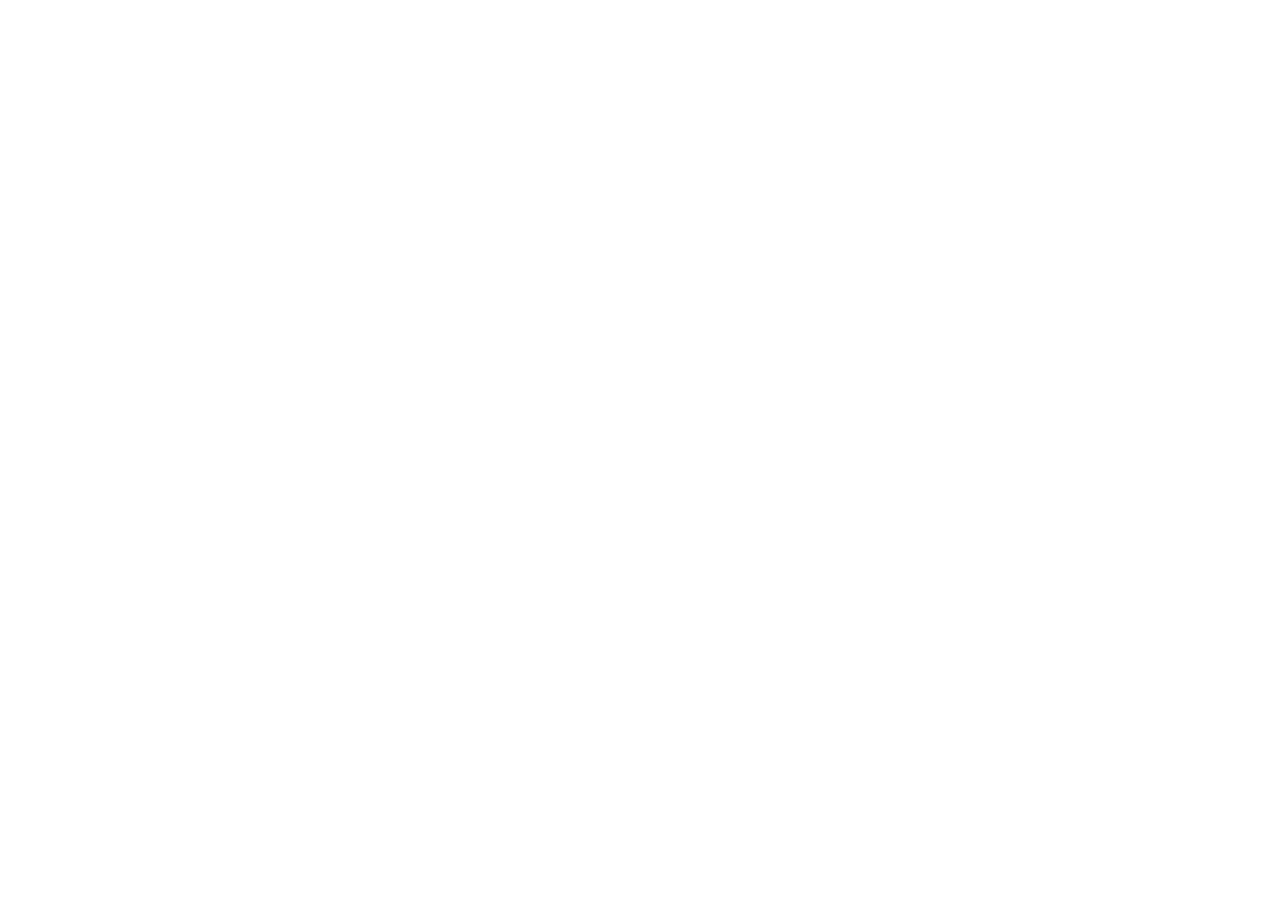
==== commit e04d6031: "deploy" ====
--- a/index.html
+++ b/index.html
@@ -1,1261 +1,17 @@
-<!DOCTYPE html>
+<!doctype html>
 <html lang="th">
-<head>
-<meta charset="UTF-8">
-<meta name="viewport" content="width=device-width, initial-scale=1.0">
-<title>SMARTY — ระบบบริหารนิติบุคคลอาคารชุด</title>
-<link rel="preconnect" href="https://fonts.googleapis.com">
-<link rel="preconnect" href="https://fonts.gstatic.com" crossorigin>
-<link href="https://fonts.googleapis.com/css2?family=IBM+Plex+Sans+Thai:wght@400;500;600;700&family=IBM+Plex+Mono:wght@400;500&display=swap" rel="stylesheet">
-<style>
-  :root {
-    --primary: #000000;
-    --primary-active: #1a1a1a;
-    --text-link: #0d74ce;
-    --ink: #171717;
-    --body: #60646c;
-    --muted: #999999;
-    --hairline: #f0f0f3;
-    --hairline-strong: #dcdee0;
-    --canvas: #ffffff;
-    --canvas-soft: #fafafa;
-    --surface-strong: #f0f0f3;
-    --surface-dark: #171717;
-    --surface-dark-elevated: #1a1a1a;
-    --on-dark: #ffffff;
-    --on-dark-soft: #b0b4ba;
-    --sky-light: #cfe7ff;
-    --sky-mid: #a8c8e8;
-    --success: #16a34a;
-    --brand-blue: #0b5fce;
-    --brand-blue-active: #084da8;
-    --brand-blue-soft: #eaf3ff;
-    --motion-fast: 180ms;
-    --motion-standard: 420ms;
-    --motion-reveal: 700ms;
-    --ease-out-premium: cubic-bezier(0.22, 1, 0.36, 1);
-    --ease-press: cubic-bezier(0.4, 0, 0.2, 1);
-    --sans: 'IBM Plex Sans Thai', 'Inter', -apple-system, system-ui, sans-serif;
-    --mono: 'IBM Plex Mono', 'JetBrains Mono', monospace;
-  }
-
-  * { margin: 0; padding: 0; box-sizing: border-box; }
-  html { scroll-behavior: smooth; }
-
-  body {
-    font-family: var(--sans);
-    font-size: 16px;
-    font-weight: 400;
-    line-height: 1.7;
-    color: var(--body);
-    background: var(--canvas);
-    -webkit-font-smoothing: antialiased;
-  }
-
-  h1, h2, h3 { color: var(--ink); }
-  img { max-width: 100%; display: block; }
-
-  /* ---------- Type (Thai-adjusted: มี leading เผื่อสระ/วรรณยุกต์, tracking ลบอ่อนกว่า Inter) ---------- */
-  .display-mega { font-size: 62px; font-weight: 600; line-height: 1.22; letter-spacing: -0.02em; }
-  .display-xl   { font-size: 48px; font-weight: 600; line-height: 1.25; letter-spacing: -0.018em; }
-  .display-lg   { font-size: 36px; font-weight: 600; line-height: 1.3;  letter-spacing: -0.015em; }
-  .display-md   { font-size: 28px; font-weight: 600; line-height: 1.35; letter-spacing: -0.01em; }
-  .title-md     { font-size: 18px; font-weight: 600; line-height: 1.5; }
-  .body-md      { font-size: 16px; }
-  .body-sm      { font-size: 14px; }
-  .caption      { font-size: 13px; line-height: 1.5; }
-  .caption-upper { font-size: 11px; font-weight: 600; letter-spacing: 0.08em; text-transform: uppercase; }
-  .mono         { font-family: var(--mono); font-size: 13px; line-height: 1.6; }
-
-  .section-kicker { color: var(--text-link); font-size: 14px; font-weight: 600; margin-bottom: 12px; }
-
-  /* ---------- Buttons: 8px radius, no pill on actions ---------- */
-  .btn {
-    display: inline-flex;
-    align-items: center;
-    justify-content: center;
-    gap: 8px;
-    font-family: var(--sans);
-    font-size: 14px;
-    font-weight: 500;
-    line-height: 1;
-    height: 40px;
-    padding: 0 18px;
-    border-radius: 8px;
-    text-decoration: none;
-    cursor: pointer;
-    transition: background 0.15s ease, transform 0.1s ease;
-  }
-  .btn-primary { background: var(--brand-blue); color: #fff; border: 1px solid var(--brand-blue); }
-  .btn-primary:hover { background: var(--brand-blue-active); border-color: var(--brand-blue-active); }
-  .btn-primary:active { transform: translateY(1px); }
-  .btn-secondary { background: var(--canvas); color: var(--ink); border: 1px solid var(--hairline-strong); }
-  .btn-secondary:hover { border-color: var(--muted); }
-  .btn:focus-visible { outline: 2px solid var(--brand-blue); outline-offset: 3px; }
-  .btn-lg { height: 48px; padding: 0 24px; font-size: 15px; }
-
-  a.text-link { color: var(--text-link); text-decoration: none; }
-  a.text-link:hover { text-decoration: underline; }
-
-  .badge {
-    display: inline-flex;
-    align-items: center;
-    gap: 6px;
-    background: var(--surface-strong);
-    color: var(--ink);
-    font-size: 11px;
-    font-weight: 600;
-    letter-spacing: 0.08em;
-    text-transform: uppercase;
-    border-radius: 9999px;
-    padding: 5px 12px;
-  }
-  .badge .dot { width: 6px; height: 6px; border-radius: 50%; background: var(--success); }
-
-  /* ---------- Layout ---------- */
-  .container { max-width: 1120px; margin: 0 auto; padding: 0 24px; }
-  .section { padding: 96px 0; }
-  .section-tight { padding: 64px 0; }
-  .section-head { max-width: 640px; margin: 0 auto 56px; text-align: center; }
-  .section-head p { margin-top: 16px; }
-
-  /* ---------- Top nav ---------- */
-  .top-nav {
-    position: sticky;
-    top: 0;
-    z-index: 50;
-    background: rgba(255,255,255,0.85);
-    backdrop-filter: saturate(180%) blur(12px);
-    -webkit-backdrop-filter: saturate(180%) blur(12px);
-    border-bottom: 1px solid var(--hairline);
-    height: 64px;
-  }
-  .top-nav .nav-inner {
-    max-width: 1120px;
-    margin: 0 auto;
-    padding: 0 24px;
-    height: 100%;
-    display: flex;
-    align-items: center;
-    justify-content: space-between;
-    gap: 24px;
-  }
-  .nav-brand { display: flex; align-items: center; gap: 10px; text-decoration: none; }
-  .nav-brand img { height: 30px; width: auto; }
-  .nav-brand .brand-name { font-size: 16px; font-weight: 700; letter-spacing: 0.1em; color: var(--ink); }
-  .nav-links { display: flex; align-items: center; gap: 28px; list-style: none; }
-  .nav-links a { font-size: 14px; font-weight: 500; color: var(--ink); text-decoration: none; }
-  .nav-links a:hover { color: var(--text-link); }
-  .nav-actions { display: flex; align-items: center; gap: 12px; }
-
-  /* ---------- Hero ---------- */
-  .hero {
-    position: relative;
-    padding: 96px 0 0;
-    overflow: hidden;
-  }
-  .hero::before {
-    content: "";
-    position: absolute;
-    inset: 0;
-    background:
-      radial-gradient(120% 90% at 50% 96%, var(--sky-light) 0%, rgba(207,231,255,0.72) 38%, rgba(168,200,232,0.28) 62%, rgba(255,255,255,0) 88%);
-    pointer-events: none;
-  }
-  .hero .container { position: relative; text-align: center; }
-  .hero h1 { max-width: 860px; margin: 20px auto 0; }
-  .hero .sub { max-width: 560px; margin: 20px auto 0; font-size: 18px; }
-  .hero .cta-row { display: flex; gap: 12px; justify-content: center; flex-wrap: wrap; margin-top: 32px; }
-  .hero-enter {
-    opacity: 0;
-    transform: translateY(14px);
-    animation: hero-enter var(--motion-reveal) var(--ease-out-premium) forwards;
-    animation-delay: var(--hero-delay, 0ms);
-  }
-  .hero-phone-enter {
-    opacity: 0;
-    transform: translateY(28px) scale(0.985);
-    animation: phone-settle 900ms var(--ease-out-premium) forwards;
-    animation-delay: 440ms;
-  }
-  .hero-seq-1 { --hero-delay: 0ms; }
-  .hero-seq-2 { --hero-delay: 90ms; }
-  .hero-seq-3 { --hero-delay: 180ms; }
-  .hero-seq-4 { --hero-delay: 270ms; }
-  @keyframes hero-enter { to { opacity: 1; transform: none; } }
-  @keyframes phone-settle { to { opacity: 1; transform: none; } }
-
-  .hero-device {
-    position: relative;
-    max-width: 920px;
-    margin: 64px auto 0;
-    background: transparent;
-  }
-  .hero-device img { width: 100%; }
-
-  /* ---------- Hero presenter (interactive character, cursor-tracked) ---------- */
-  .hero-stage {
-    display: flex;
-    align-items: flex-end;
-    justify-content: center;
-    gap: 36px;
-    max-width: 1040px;
-    margin: 56px auto 0;
-  }
-  .hero-stage .hero-device { margin: 0; flex: 1 1 auto; max-width: 760px; }
-  .hero-presenter { flex: 0 0 auto; width: clamp(240px, 26vw, 300px); perspective: 1000px; }
-  .hero-presenter .p-card {
-    position: relative;
-    width: 100%;
-    aspect-ratio: 9 / 16;
-    border-radius: 22px;
-    overflow: hidden;
-    background: #bcbcbc;
-    border: 1px solid var(--hairline-strong);
-    box-shadow: 0 24px 48px rgba(11, 95, 206, 0.14);
-    transform-style: preserve-3d;
-    will-change: transform;
-  }
-  .hero-presenter video {
-    position: absolute; inset: 0;
-    width: 100%; height: 100%;
-    object-fit: cover; display: block; pointer-events: none;
-  }
-  @media (max-width: 820px) {
-    .hero-stage { flex-direction: column-reverse; align-items: center; gap: 24px; }
-    .hero-stage .hero-device { max-width: 100%; }
-    .hero-presenter { width: min(56vw, 220px); }
-  }
-
-  /* ---------- Trust ledger ---------- */
-  .trust-ledger {
-    border-top: 4px solid var(--brand-blue);
-    border-bottom: 1px solid var(--hairline);
-    background: var(--canvas);
-    padding: 64px 0 40px;
-  }
-  .trust-heading { display: flex; align-items: end; justify-content: space-between; gap: 24px; margin-bottom: 36px; }
-  .trust-heading .section-kicker { margin-bottom: 4px; }
-  .trust-heading h2 { max-width: 560px; text-align: right; }
-  .trust-grid { display: grid; grid-template-columns: repeat(4, minmax(0, 1fr)); border: 1px solid var(--hairline-strong); border-radius: 14px; overflow: hidden; }
-  .trust-stat { position: relative; display: grid; gap: 6px; min-height: 154px; align-content: center; padding: 24px 28px; background: var(--canvas); }
-  .trust-stat + .trust-stat { border-left: 1px solid var(--hairline-strong); }
-  .trust-value { color: var(--brand-blue); font-family: var(--sans); font-size: 42px; font-weight: 600; line-height: 1; letter-spacing: -0.035em; font-variant-numeric: tabular-nums; }
-  .trust-stat span { color: var(--ink); font-size: 14px; font-weight: 600; }
-  .mock-disclosure { margin-top: 16px; color: var(--muted); font-size: 12px; line-height: 1.6; }
-
-  /* ---------- Check strip ---------- */
-  .check-strip {
-    border-top: 1px solid var(--hairline);
-    border-bottom: 1px solid var(--hairline);
-    background: var(--canvas);
-  }
-  .check-strip .strip-inner {
-    display: flex;
-    flex-wrap: wrap;
-    justify-content: center;
-    gap: 12px 32px;
-    padding: 20px 24px;
-  }
-  .check-item { display: flex; align-items: center; gap: 8px; font-size: 13px; color: var(--ink); }
-  .check-item svg { flex: none; }
-
-  /* ---------- Feature grid ---------- */
-  .feature-grid {
-    display: grid;
-    grid-template-columns: repeat(3, 1fr);
-    gap: 20px;
-  }
-  .f-card {
-    background: var(--canvas);
-    border: 1px solid var(--hairline);
-    border-radius: 12px;
-    padding: 24px;
-  }
-  .f-card .f-icon {
-    width: 32px; height: 32px;
-    border-radius: 8px;
-    background: var(--surface-strong);
-    display: flex; align-items: center; justify-content: center;
-    color: var(--ink);
-    margin-bottom: 16px;
-  }
-  .f-card h3 { font-size: 18px; font-weight: 600; margin-bottom: 6px; }
-  .f-card p { font-size: 14px; }
-  .f-card.dark { background: var(--canvas); border-color: var(--hairline); }
-  .f-card.dark h3 { color: var(--ink); }
-  .f-card.dark p { color: var(--body); }
-  .f-card.dark .f-icon { background: var(--surface-strong); color: var(--ink); }
-
-  /* ---------- Split (payment/data) ---------- */
-  .split {
-    display: grid;
-    grid-template-columns: 1fr 1fr;
-    gap: 64px;
-    align-items: center;
-  }
-  .split .copy h2 { margin-bottom: 16px; }
-  .split .copy > p { margin-bottom: 20px; }
-  .split ul.plain {
-    list-style: none;
-    display: grid;
-    gap: 14px;
-    margin: 24px 0 28px;
-  }
-  .split ul.plain li { display: flex; gap: 10px; align-items: flex-start; font-size: 15px; }
-  .split ul.plain li svg { flex: none; margin-top: 4px; }
-  .split ul.plain b { color: var(--ink); font-weight: 600; }
-
-  .ledger {
-    background: var(--canvas);
-    border: 1px solid var(--hairline);
-    border-radius: 12px;
-    padding: 20px;
-    color: var(--ink);
-  }
-  .ledger .ledger-head {
-    display: flex;
-    align-items: center;
-    justify-content: space-between;
-    padding-bottom: 14px;
-    border-bottom: 1px solid var(--hairline);
-    margin-bottom: 6px;
-  }
-  .ledger .ledger-head .win-dots { display: flex; gap: 6px; }
-  .ledger .win-dots span { width: 10px; height: 10px; border-radius: 50%; background: var(--hairline-strong); }
-  .ledger .ledger-title { font-family: var(--mono); font-size: 12px; color: var(--muted); }
-  .ledger table { width: 100%; border-collapse: collapse; font-family: var(--mono); font-size: 13px; }
-  .ledger td { padding: 9px 0; border-bottom: 1px solid var(--hairline); }
-  .ledger td:last-child { text-align: right; }
-  .ledger .lg-label { color: var(--body); }
-  .ledger .lg-ok { color: #4ade80; }
-  .ledger .lg-total td { border-bottom: none; padding-top: 12px; font-size: 15px; font-weight: 500; }
-
-  /* ---------- Image frame cards ---------- */
-  .img-frame {
-    border: 1px solid var(--hairline);
-    border-radius: 16px;
-    overflow: hidden;
-    background: var(--canvas);
-  }
-  .img-frame img { width: 100%; }
-  .img-frame .frame-caption {
-    display: flex;
-    justify-content: space-between;
-    align-items: center;
-    gap: 12px;
-    padding: 14px 20px;
-    border-top: 1px solid var(--hairline);
-    font-size: 13px;
-    color: var(--body);
-  }
-  .img-frame .frame-caption b { color: var(--ink); font-weight: 600; }
-
-  /* ---------- Workflow ---------- */
-  .workflow {
-    display: grid;
-    grid-template-columns: 1fr 1fr;
-    gap: 64px;
-    align-items: center;
-  }
-  .steps { display: grid; gap: 12px; }
-  .step {
-    display: flex;
-    gap: 16px;
-    align-items: flex-start;
-    background: var(--canvas);
-    border: 1px solid var(--hairline);
-    border-radius: 12px;
-    padding: 20px;
-  }
-  .step .step-num {
-    flex: none;
-    width: 32px; height: 32px;
-    border-radius: 8px;
-    background: var(--surface-strong);
-    display: flex; align-items: center; justify-content: center;
-    font-family: var(--mono);
-    font-size: 13px;
-    color: var(--ink);
-  }
-  .step h3 { font-size: 16px; font-weight: 600; margin-bottom: 4px; }
-  .step p { font-size: 14px; }
-
-  /* ---------- Download band ---------- */
-  .dl-band {
-    background: var(--canvas-soft);
-    border-top: 1px solid var(--hairline);
-    border-bottom: 1px solid var(--hairline);
-  }
-  .dl-band .container { text-align: center; }
-  .store-row { display: flex; gap: 12px; justify-content: center; flex-wrap: wrap; margin-top: 32px; }
-  .store-btn {
-    display: flex;
-    align-items: center;
-    gap: 10px;
-    background: var(--primary);
-    color: #fff;
-    border-radius: 8px;
-    padding: 9px 18px;
-    text-decoration: none;
-    text-align: left;
-    transition: background 0.15s ease;
-  }
-  .store-btn:hover { background: var(--primary-active); }
-  .store-btn .s-top { font-size: 10px; color: rgba(255,255,255,0.65); line-height: 1.3; }
-  .store-btn .s-name { font-size: 14px; font-weight: 600; line-height: 1.3; }
-  .dl-meta { margin-top: 24px; display: flex; gap: 10px; justify-content: center; flex-wrap: wrap; }
-
-  /* ---------- Testimonials ---------- */
-  .testimonial-section { background: var(--brand-blue-soft); }
-  .testimonial-grid { display: grid; grid-template-columns: repeat(2, minmax(0, 1fr)); gap: 20px; }
-  .testimonial-card { position: relative; display: grid; align-content: start; min-height: 280px; padding: 28px; border: 1px solid rgba(11,95,206,0.16); border-radius: 14px; background: var(--canvas); }
-  .testimonial-top { display: flex; align-items: center; justify-content: space-between; gap: 16px; margin-bottom: 32px; }
-  .testimonial-audience { color: var(--brand-blue); font-size: 13px; font-weight: 600; }
-  .mock-badge { display: inline-flex; padding: 4px 9px; border-radius: 9999px; background: var(--brand-blue-soft); color: var(--brand-blue-active); font-size: 10px; font-weight: 600; letter-spacing: 0.04em; }
-  .testimonial-quote { position: relative; margin: 0 0 24px; color: var(--ink); font-size: 20px; font-weight: 500; line-height: 1.65; }
-  .testimonial-quote::before { content: "“"; position: absolute; top: -32px; left: -4px; color: var(--brand-blue); font-family: Georgia, serif; font-size: 52px; line-height: 1; opacity: 0.18; }
-  .testimonial-attribution { margin-top: auto; padding-top: 20px; border-top: 1px solid var(--hairline); color: var(--body); font-size: 13px; }
-  .testimonial-disclosure { margin-top: 18px; color: var(--body); font-size: 12px; text-align: center; }
-
-  /* ---------- FAQ ---------- */
-  .faq-section { background: var(--canvas); }
-  .faq-grid {
-    display: grid;
-    grid-template-columns: repeat(2, minmax(0, 1fr));
-    gap: 32px;
-  }
-  .faq-group h3 {
-    margin-bottom: 16px;
-    font-size: 22px;
-    font-weight: 600;
-  }
-  .faq-list { display: grid; gap: 12px; }
-  .faq-item {
-    border: 1px solid var(--hairline-strong);
-    border-radius: 12px;
-    background: var(--canvas);
-    overflow: hidden;
-  }
-  .faq-item summary {
-    position: relative;
-    padding: 18px 52px 18px 20px;
-    color: var(--ink);
-    font-weight: 600;
-    line-height: 1.5;
-    cursor: pointer;
-    list-style: none;
-  }
-  .faq-item summary::-webkit-details-marker { display: none; }
-  .faq-item summary::after {
-    content: "+";
-    position: absolute;
-    top: 50%;
-    right: 20px;
-    color: var(--text-link);
-    font-family: var(--mono);
-    font-size: 22px;
-    font-weight: 400;
-    line-height: 1;
-    transform: translateY(-50%);
-    transition: transform var(--motion-standard) var(--ease-out-premium);
-  }
-  .faq-item[open] summary::after { transform: translateY(-50%) rotate(45deg); }
-  .faq-item summary:focus-visible {
-    outline: 2px solid var(--ink);
-    outline-offset: -3px;
-    border-radius: 10px;
-  }
-  .faq-item p {
-    padding: 0 20px 18px;
-    font-size: 14px;
-    line-height: 1.7;
-  }
-  .faq-item[open] p { animation: faq-answer-in var(--motion-standard) var(--ease-out-premium); }
-  @keyframes faq-answer-in {
-    from { opacity: 0; transform: translateY(-4px); }
-    to { opacity: 1; transform: none; }
-  }
-
-  /* ---------- Premium interactions ---------- */
-  .btn {
-    transition:
-      transform var(--motion-fast) var(--ease-press),
-      box-shadow var(--motion-fast) var(--ease-out-premium),
-      background-color var(--motion-fast) ease,
-      color var(--motion-fast) ease,
-      border-color var(--motion-fast) ease;
-  }
-  .btn:active { transform: translateY(0) scale(0.985); }
-  .store-btn {
-    transition:
-      transform var(--motion-fast) var(--ease-press),
-      box-shadow var(--motion-fast) var(--ease-out-premium),
-      background-color var(--motion-fast) ease;
-  }
-  .store-btn:active { transform: translateY(0) scale(0.985); }
-  .f-card, .step, .img-frame, .ledger, .faq-item {
-    transition:
-      transform var(--motion-standard) var(--ease-out-premium),
-      border-color var(--motion-standard) var(--ease-out-premium),
-      box-shadow var(--motion-standard) var(--ease-out-premium);
-  }
-  .testimonial-card {
-    transition:
-      transform var(--motion-standard) var(--ease-out-premium),
-      border-color var(--motion-standard) var(--ease-out-premium),
-      box-shadow var(--motion-standard) var(--ease-out-premium);
-  }
-  .f-icon {
-    transition: transform var(--motion-standard) var(--ease-out-premium);
-  }
-  .faq-item summary {
-    transition: background-color var(--motion-fast) ease;
-  }
-  .nav-links a, .footer-grid a {
-    transition:
-      color var(--motion-fast) ease,
-      opacity var(--motion-fast) ease;
-  }
-  @media (hover: hover) and (pointer: fine) {
-    .btn:hover { transform: translateY(-2px); box-shadow: 0 8px 20px rgba(23,23,23,0.12); }
-    .store-btn:hover { transform: translateY(-2px); box-shadow: 0 12px 28px rgba(23,23,23,0.16); }
-    .f-card:hover, .step:hover, .img-frame:hover, .ledger:hover, .faq-item:hover, .testimonial-card:hover {
-      transform: translateY(-4px);
-      border-color: var(--hairline-strong);
-      box-shadow: 0 14px 34px rgba(23,23,23,0.08);
-    }
-    .f-card:hover .f-icon { transform: translateY(-2px); }
-    .faq-item summary:hover { background: var(--canvas-soft); }
-    .btn:active, .store-btn:active { transform: translateY(0) scale(0.985); }
-    .phone-pill:hover { transform: translateY(-2px); box-shadow: 0 12px 28px rgba(11,95,206,0.24); }
-    .phone-pill:active { transform: translateY(0) scale(0.985); }
-  }
-
-  /* ---------- Contact ---------- */
-  .cta-band { background: var(--canvas); }
-  .contact-panel { display: grid; grid-template-columns: minmax(0, 0.9fr) minmax(0, 1.1fr); border: 1px solid rgba(11,95,206,0.18); border-radius: 18px; overflow: hidden; background: var(--canvas); box-shadow: 0 24px 64px rgba(11,95,206,0.09); }
-  .contact-copy { padding: 48px; background: var(--brand-blue-soft); }
-  .contact-copy h2 { margin-bottom: 18px; }
-  .contact-copy > p:not(.section-kicker):not(.contact-hours) { max-width: 480px; }
-  .phone-pill { display: inline-flex; align-items: center; justify-content: center; gap: 14px; min-height: 64px; margin-top: 32px; padding: 0 28px; border-radius: 9999px; background: var(--brand-blue); color: #fff; font-family: var(--sans); font-size: 24px; font-weight: 600; line-height: 1; text-decoration: none; transition: transform var(--motion-fast) var(--ease-press), background-color var(--motion-fast) ease, box-shadow var(--motion-fast) var(--ease-out-premium); }
-  .phone-pill svg { flex: none; }
-  .phone-pill:hover { background: var(--brand-blue-active); }
-  .phone-pill:focus-visible { outline: 3px solid var(--brand-blue); outline-offset: 4px; }
-  .contact-hours { margin-top: 12px; color: var(--body); font-size: 13px; }
-  .callback-shell { min-height: 100%; padding: 40px; }
-  .callback-form { display: grid; gap: 18px; }
-  .form-row { display: grid; grid-template-columns: repeat(2, minmax(0, 1fr)); gap: 14px; }
-  .form-field { display: grid; gap: 7px; }
-  .form-field label { color: var(--ink); font-size: 13px; font-weight: 600; }
-  .form-field input { width: 100%; height: 48px; padding: 0 14px; border: 1px solid var(--hairline-strong); border-radius: 9px; background: var(--canvas); color: var(--ink); font-family: var(--sans); font-size: 15px; transition: border-color var(--motion-fast) ease, box-shadow var(--motion-fast) ease, background-color var(--motion-fast) ease; }
-  .form-field input::placeholder { color: var(--muted); }
-  .form-field input:focus { border-color: var(--brand-blue); box-shadow: 0 0 0 3px rgba(11,95,206,0.14); outline: none; }
-  .form-field input[aria-invalid="true"] { border-color: #c93737; background: #fffafa; }
-  .field-error { min-height: 18px; color: #b42318; font-size: 12px; line-height: 1.45; }
-  .form-local-note { display: flex; align-items: flex-start; gap: 8px; padding: 11px 12px; border-radius: 8px; background: var(--brand-blue-soft); color: var(--body); font-size: 12px; line-height: 1.5; }
-  .form-local-note::before { content: "i"; display: inline-flex; flex: none; align-items: center; justify-content: center; width: 18px; height: 18px; border-radius: 50%; background: var(--brand-blue); color: #fff; font-family: var(--mono); font-size: 11px; }
-  .callback-submit { width: 100%; }
-  .callback-success { display: grid; min-height: 390px; align-content: center; justify-items: start; padding: 16px; }
-  .callback-success-icon { display: inline-flex; align-items: center; justify-content: center; width: 48px; height: 48px; margin-bottom: 20px; border-radius: 50%; background: var(--brand-blue-soft); color: var(--brand-blue); font-size: 24px; }
-  .callback-success h3 { margin-bottom: 8px; font-size: 28px; }
-  .callback-success p { max-width: 500px; margin-bottom: 24px; }
-  [hidden] { display: none !important; }
-
-  /* ---------- Footer ---------- */
-  footer {
-    border-top: 1px solid var(--hairline);
-    padding: 64px 0 40px;
-    background: var(--canvas);
-  }
-  .footer-grid {
-    display: grid;
-    grid-template-columns: 2fr 1fr 1fr 1fr;
-    gap: 32px;
-    padding-bottom: 40px;
-  }
-  .footer-brand { display: flex; align-items: center; gap: 10px; margin-bottom: 12px; }
-  .footer-brand img { height: 28px; }
-  .footer-brand span { font-weight: 700; letter-spacing: 0.1em; color: var(--ink); font-size: 14px; }
-  .footer-grid h4 { font-size: 13px; font-weight: 600; color: var(--ink); margin-bottom: 12px; }
-  .footer-grid ul { list-style: none; }
-  .footer-grid li { margin-bottom: 8px; }
-  .footer-grid a { font-size: 14px; color: var(--body); text-decoration: none; }
-  .footer-grid a:hover { color: var(--text-link); }
-  .footer-legal {
-    border-top: 1px solid var(--hairline);
-    padding-top: 24px;
-    display: flex;
-    justify-content: space-between;
-    flex-wrap: wrap;
-    gap: 8px;
-    font-size: 13px;
-    color: var(--muted);
-  }
-
-  /* ---------- Reveal ---------- */
-  .reveal {
-    opacity: 0;
-    transform: translateY(20px) scale(0.995);
-    transition:
-      opacity var(--motion-reveal) var(--ease-out-premium),
-      transform var(--motion-reveal) var(--ease-out-premium);
-    transition-delay: var(--reveal-delay, 0ms);
-    will-change: opacity, transform;
-  }
-  .reveal.in { opacity: 1; transform: none; }
-  @media (prefers-reduced-motion: reduce) {
-    html { scroll-behavior: auto; }
-    *, *::before, *::after {
-      animation-duration: 0.01ms !important;
-      animation-delay: 0ms !important;
-      transition-duration: 0.01ms !important;
-      transition-delay: 0ms !important;
-      scroll-behavior: auto !important;
-    }
-    .reveal, .hero-enter, .hero-phone-enter {
-      opacity: 1;
-      transform: none;
-    }
-  }
-
-  /* ---------- Responsive ---------- */
-  @media (max-width: 1024px) {
-    .display-mega { font-size: 46px; }
-    .display-lg { font-size: 31px; }
-    .feature-grid { grid-template-columns: repeat(2, 1fr); }
-  }
-  @media (max-width: 820px) {
-    .section { padding: 64px 0; }
-    .nav-links { display: none; }
-    .split, .workflow { grid-template-columns: 1fr; gap: 40px; }
-    .faq-grid { grid-template-columns: 1fr; gap: 40px; }
-    .testimonial-grid { grid-template-columns: 1fr; }
-    .trust-grid { grid-template-columns: repeat(2, minmax(0, 1fr)); }
-    .trust-stat:nth-child(3) { border-left: 0; }
-    .trust-stat:nth-child(n+3) { border-top: 1px solid var(--hairline-strong); }
-    .trust-heading { align-items: flex-start; flex-direction: column; }
-    .trust-heading h2 { text-align: left; }
-    .contact-panel { grid-template-columns: 1fr; }
-    .contact-copy, .callback-shell { padding: 36px; }
-    .footer-grid { grid-template-columns: 1fr 1fr; }
-  }
-  @media (max-width: 560px) {
-    .display-mega { font-size: 34px; }
-    .display-xl { font-size: 30px; }
-    .display-lg { font-size: 27px; }
-    .feature-grid { grid-template-columns: 1fr; }
-    .footer-grid { grid-template-columns: 1fr; }
-    .hero { padding-top: 64px; }
-    .trust-ledger { padding: 48px 0 32px; }
-    .trust-grid { grid-template-columns: 1fr; }
-    .trust-stat { min-height: 118px; }
-    .trust-stat + .trust-stat { border-left: 0; border-top: 1px solid var(--hairline-strong); }
-    .trust-value { font-size: 36px; }
-    .contact-copy, .callback-shell { padding: 28px 20px; }
-    .form-row { grid-template-columns: 1fr; }
-    .phone-pill { width: 100%; min-height: 58px; padding: 0 18px; font-size: 20px; }
-  }
-</style>
-</head>
-<body>
-
-<!-- ================= Top nav ================= -->
-<nav class="top-nav" aria-label="เมนูหลัก">
-  <div class="nav-inner">
-    <a href="#" class="nav-brand">
-      <img src="img/logo.png" alt="โลโก้ SMARTY">
-      <span class="brand-name">SMARTY</span>
-    </a>
-    <ul class="nav-links">
-      <li><a href="#features">ฟีเจอร์</a></li>
-      <li><a href="#payment">การชำระเงิน</a></li>
-      <li><a href="#ecosystem">ครอบครัว SMARTY</a></li>
-      <li><a href="#start">เริ่มใช้งาน</a></li>
-      <li><a href="#download">ดาวน์โหลด</a></li>
-    </ul>
-    <div class="nav-actions">
-      <a href="#contact" class="btn btn-secondary">ติดต่อฝ่ายขาย</a>
-      <a href="#contact" class="btn btn-primary">ขอ Demo</a>
-    </div>
-  </div>
-</nav>
-
-<!-- ================= Hero ================= -->
-<header class="hero">
-  <div class="container">
-    <span class="badge hero-enter hero-seq-1"><span class="dot"></span> SMART LIVING by msm</span>
-    <h1 class="display-mega hero-enter hero-seq-2">ยกระดับการอยู่อาศัย<br>สู่ความสมาร์ทที่สมบูรณ์แบบ</h1>
-    <p class="sub hero-enter hero-seq-3">ระบบบริหารนิติบุคคลอาคารชุดที่รวมงานการเงิน พัสดุ งานช่าง และการสื่อสารกับลูกบ้านไว้ในแพลตฟอร์มเดียว — ครบ จบ ในแอปเดียว</p>
-    <div class="cta-row hero-enter hero-seq-4">
-      <a href="#contact" class="btn btn-primary btn-lg">นัดขอ Demo ทดลองใช้</a>
-      <a href="#features" class="btn btn-secondary btn-lg">ดูฟีเจอร์ทั้งหมด</a>
-    </div>
-    <div class="hero-stage hero-phone-enter">
-      <div class="hero-presenter" id="heroPresenter" aria-hidden="true">
-        <div class="p-card">
-          <video id="heroVid" playsinline muted preload="auto" src="img/insm-hero.mp4"></video>
-        </div>
-      </div>
-      <figure class="hero-device">
-        <img src="img/phone3_img-min.png" alt="หน้าจอแอป SMARTY สามหน้า: จ่ายส่วนกลาง หน้าแรก และใบแจ้งชำระเงิน" loading="eager">
-      </figure>
-    </div>
-  </div>
-</header>
-
-<!-- ================= Trust ledger ================= -->
-<section id="trust" class="trust-ledger" aria-labelledby="trust-title">
-  <div class="container">
-    <div class="trust-heading reveal">
-      <p class="section-kicker">การใช้งานจริง</p>
-      <h2 id="trust-title" class="display-md">ความมั่นใจที่วัดได้จากการใช้งาน</h2>
-    </div>
-    <div class="trust-grid">
-      <div class="trust-stat reveal"><strong class="trust-value count-up" data-count="1000">0+</strong><span>ดาวน์โหลดแอป</span></div>
-      <div class="trust-stat reveal"><strong class="trust-value count-up" data-count="12000">0+</strong><span>ยูนิตที่ดูแล</span></div>
-      <div class="trust-stat reveal"><strong class="trust-value count-up" data-count="50">0+</strong><span>โครงการที่ใช้งาน</span></div>
-      <div class="trust-stat reveal"><strong class="trust-value">24/7</strong><span>เข้าถึงบริการ</span></div>
-    </div>
-    <p class="mock-disclosure reveal">ตัวเลขโครงการและยูนิตเป็นข้อมูลตัวอย่างสำหรับงานออกแบบ กรุณาเปลี่ยนเป็นข้อมูลจริงก่อนเผยแพร่</p>
-  </div>
-</section>
-
-<!-- ================= Check strip ================= -->
-<div class="check-strip">
-  <div class="container strip-inner">
-    <span class="check-item"><svg width="16" height="16" viewBox="0 0 20 20" fill="none" aria-hidden="true"><circle cx="10" cy="10" r="9" stroke="#16a34a" stroke-width="1.5"/><path d="M6 10.2l2.6 2.6L14 7.4" stroke="#16a34a" stroke-width="1.8" stroke-linecap="round" stroke-linejoin="round"/></svg>เช็กค่าส่วนกลางได้ทันใจ</span>
-    <span class="check-item"><svg width="16" height="16" viewBox="0 0 20 20" fill="none" aria-hidden="true"><circle cx="10" cy="10" r="9" stroke="#16a34a" stroke-width="1.5"/><path d="M6 10.2l2.6 2.6L14 7.4" stroke="#16a34a" stroke-width="1.8" stroke-linecap="round" stroke-linejoin="round"/></svg>จ่ายออนไลน์ได้ทุกที่ ทุกเวลา</span>
-    <span class="check-item"><svg width="16" height="16" viewBox="0 0 20 20" fill="none" aria-hidden="true"><circle cx="10" cy="10" r="9" stroke="#16a34a" stroke-width="1.5"/><path d="M6 10.2l2.6 2.6L14 7.4" stroke="#16a34a" stroke-width="1.8" stroke-linecap="round" stroke-linejoin="round"/></svg>รับใบเสร็จออนไลน์ได้ทันที</span>
-    <span class="check-item"><svg width="16" height="16" viewBox="0 0 20 20" fill="none" aria-hidden="true"><circle cx="10" cy="10" r="9" stroke="#16a34a" stroke-width="1.5"/><path d="M6 10.2l2.6 2.6L14 7.4" stroke="#16a34a" stroke-width="1.8" stroke-linecap="round" stroke-linejoin="round"/></svg>แจ้งเตือนทันทีเมื่อพัสดุมาถึง</span>
-    <span class="check-item"><svg width="16" height="16" viewBox="0 0 20 20" fill="none" aria-hidden="true"><circle cx="10" cy="10" r="9" stroke="#16a34a" stroke-width="1.5"/><path d="M6 10.2l2.6 2.6L14 7.4" stroke="#16a34a" stroke-width="1.8" stroke-linecap="round" stroke-linejoin="round"/></svg>ครบเครื่องเรื่องช่าง นัดง่ายในไม่กี่คลิก</span>
-  </div>
-</div>
-
-<!-- ================= Features ================= -->
-<section id="features" class="section">
-  <div class="container">
-    <div class="section-head">
-      <p class="section-kicker reveal">ฟีเจอร์</p>
-      <h2 class="display-lg reveal">ครบทุกงานนิติบุคคล ในระบบเดียว</h2>
-      <p class="reveal">ฝั่งสำนักงานนิติได้เครื่องมือทำงาน ฝั่งลูกบ้านได้แอปที่ใช้ง่าย — ข้อมูลเดียวกัน อัปเดตพร้อมกัน</p>
-    </div>
-    <div class="feature-grid">
-      <div class="f-card dark reveal">
-        <div class="f-icon"><svg width="18" height="18" viewBox="0 0 24 24" fill="none" aria-hidden="true"><path d="M4 7h16v10H4V7z" stroke="currentColor" stroke-width="1.6"/><path d="M4 10h16M8 14h4" stroke="currentColor" stroke-width="1.6" stroke-linecap="round"/></svg></div>
-        <h3>One Stop Payment</h3>
-        <p>แจ้งยอด รับชำระ และออกใบเสร็จออนไลน์ทันที รองรับ Payment Gateway หลายรูปแบบ ทั้ง QR พร้อมเพย์ บัตร และ Mobile Banking</p>
-      </div>
-      <div class="f-card dark reveal">
-        <div class="f-icon"><svg width="18" height="18" viewBox="0 0 24 24" fill="none" aria-hidden="true"><rect x="3" y="4" width="18" height="16" rx="2" stroke="currentColor" stroke-width="1.6"/><path d="M8 15l3-3 2 2 3-4" stroke="currentColor" stroke-width="1.6" stroke-linecap="round" stroke-linejoin="round"/></svg></div>
-        <h3>Dashboard กรรมการ</h3>
-        <p>ติดตามอัตราจัดเก็บค่าส่วนกลาง ค้างชำระ และรายรับแบบ Real-Time ไม่ต้องรอรายงานสิ้นเดือน</p>
-      </div>
-      <div class="f-card reveal">
-        <div class="f-icon"><svg width="18" height="18" viewBox="0 0 24 24" fill="none" aria-hidden="true"><path d="M4 8l8-4 8 4v8l-8 4-8-4V8z" stroke="currentColor" stroke-width="1.6" stroke-linejoin="round"/><path d="M4 8l8 4 8-4M12 12v8" stroke="currentColor" stroke-width="1.6" stroke-linejoin="round"/></svg></div>
-        <h3>พัสดุ</h3>
-        <p>พัสดุมาเมื่อไหร่แจ้งเตือนทันที รับของด้วยการสแกน QR Code ไม่ต้องใช้เอกสารหรือใบรับอีกต่อไป</p>
-      </div>
-      <div class="f-card reveal">
-        <div class="f-icon"><svg width="18" height="18" viewBox="0 0 24 24" fill="none" aria-hidden="true"><path d="M14.5 6.5a4 4 0 00-5.4 5L4 16.6V20h3.4l5.1-5.1a4 4 0 005-5.4l-2.6 2.6-2.4-.6-.6-2.4 2.6-2.6z" stroke="currentColor" stroke-width="1.6" stroke-linejoin="round"/></svg></div>
-        <h3>บริการงานช่าง</h3>
-        <p>ช่างดี มีมาตรฐาน จองคิวง่ายแค่ไม่กี่คลิก ติดตามสถานะงานซ่อมได้จนจบงาน</p>
-      </div>
-      <div class="f-card reveal">
-        <div class="f-icon"><svg width="18" height="18" viewBox="0 0 24 24" fill="none" aria-hidden="true"><path d="M4 10v4h3l7 4V6l-7 4H4z" stroke="currentColor" stroke-width="1.6" stroke-linejoin="round"/><path d="M17 9a4.5 4.5 0 010 6" stroke="currentColor" stroke-width="1.6" stroke-linecap="round"/></svg></div>
-        <h3>ข่าวสารประชาสัมพันธ์</h3>
-        <p>ประกาศจากนิติถึงลูกบ้านทุกคนแบบเรียลไทม์ ข่าวสำคัญไม่ตกหล่น</p>
-      </div>
-      <div class="f-card reveal">
-        <div class="f-icon"><svg width="18" height="18" viewBox="0 0 24 24" fill="none" aria-hidden="true"><rect x="3" y="5" width="18" height="14" rx="2.5" stroke="currentColor" stroke-width="1.6"/><path d="M3 10h18M7 15h4" stroke="currentColor" stroke-width="1.6" stroke-linecap="round"/></svg></div>
-        <h3>Visitor</h3>
-        <p>จัดการผู้มาเยี่ยมได้สะดวกและปลอดภัย ต้อนรับแขกได้โดยไม่ต้องใช้ตราประทับ</p>
-      </div>
-    </div>
-  </div>
-</section>
-
-<!-- ================= Payment / ledger ================= -->
-<section id="payment" class="section" style="padding-top: 0;">
-  <div class="container split">
-    <div class="copy reveal">
-      <p class="section-kicker">การเงินนิติบุคคล</p>
-      <h2 class="display-lg">โปร่งใส ตรวจสอบได้<br>ทุกบาทของค่าส่วนกลาง</h2>
-      <p>ระบบชำระเงินแบบ One Stop Service — ลูกบ้านจ่ายจบในแอป นิติเห็นยอดเข้าแบบเรียลไทม์ พร้อมเอกสารครบ</p>
-      <ul class="plain">
-        <li><svg width="16" height="16" viewBox="0 0 20 20" fill="none" aria-hidden="true"><circle cx="10" cy="10" r="9" stroke="#16a34a" stroke-width="1.5"/><path d="M6 10.2l2.6 2.6L14 7.4" stroke="#16a34a" stroke-width="1.8" stroke-linecap="round" stroke-linejoin="round"/></svg><span><b>API Cross Bank</b> ตัดยอดตรงจากธนาคาร ลดขั้นตอนกระทบยอด ลดงาน manual</span></li>
-        <li><svg width="16" height="16" viewBox="0 0 20 20" fill="none" aria-hidden="true"><circle cx="10" cy="10" r="9" stroke="#16a34a" stroke-width="1.5"/><path d="M6 10.2l2.6 2.6L14 7.4" stroke="#16a34a" stroke-width="1.8" stroke-linecap="round" stroke-linejoin="round"/></svg><span><b>ใบเสร็จออนไลน์</b> ออกให้อัตโนมัติทันทีที่ยอดเข้า ดาวน์โหลด PDF ได้จากแอป</span></li>
-        <li><svg width="16" height="16" viewBox="0 0 20 20" fill="none" aria-hidden="true"><circle cx="10" cy="10" r="9" stroke="#16a34a" stroke-width="1.5"/><path d="M6 10.2l2.6 2.6L14 7.4" stroke="#16a34a" stroke-width="1.8" stroke-linecap="round" stroke-linejoin="round"/></svg><span><b>ใบปลอดหนี้ออนไลน์</b> ลูกบ้านยื่นขอผ่านแอป ลดงานเอกสารทั้งสองฝั่ง</span></li>
-      </ul>
-      <a href="#contact" class="text-link">คุยกับทีมงานเรื่องการวางระบบการเงิน →</a>
-    </div>
-    <div class="reveal">
-      <div class="ledger" role="img" aria-label="ตัวอย่างรายการชำระค่าส่วนกลางในระบบ">
-        <div class="ledger-head">
-          <div class="win-dots"><span></span><span></span><span></span></div>
-          <span class="ledger-title">smarty · billing/2569-07</span>
-        </div>
-        <table>
-          <tr><td class="lg-label">A-1204 · ค่าส่วนกลาง ก.ค.</td><td>4,850.00</td></tr>
-          <tr><td class="lg-label">A-1204 · ค่าน้ำ</td><td>312.50</td></tr>
-          <tr><td class="lg-label">ช่องทาง</td><td>QR PromptPay</td></tr>
-          <tr><td class="lg-label">ใบเสร็จ RC-2569-07-1188</td><td class="lg-ok">✓ ออกแล้ว</td></tr>
-          <tr><td class="lg-label">กระทบยอดธนาคาร</td><td class="lg-ok">✓ ตรงกัน</td></tr>
-          <tr class="lg-total"><td>ยอดรวมรับชำระ</td><td>฿5,162.50</td></tr>
-        </table>
-      </div>
-    </div>
-  </div>
-</section>
-
-<!-- ================= Ecosystem (real campaign image) ================= -->
-<section id="ecosystem" class="section" style="padding-top: 0;">
-  <div class="container">
-    <div class="section-head">
-      <p class="section-kicker reveal">ครอบครัว SMARTY</p>
-      <h2 class="display-lg reveal">สองแอป หนึ่งระบบ ดูแลทั้งการอยู่อาศัยและการเงิน</h2>
-      <p class="reveal"><b style="color: var(--ink); font-weight: 600;">SMART LIVING</b> สำหรับลูกบ้านและงานบริการ · <b style="color: var(--ink); font-weight: 600;">SMART FINANCE</b> สำหรับการเงินนิติบุคคล — เชื่อมข้อมูลถึงกันทั้งหมด</p>
-    </div>
-    <figure class="img-frame reveal">
-      <img src="img/web-01-min.jpg" alt="แคมเปญ SMARTY x2 — แอป SMART LIVING และ SMART FINANCE by msm" loading="lazy">
-      <figcaption class="frame-caption">
-        <span><b>SMARTY ×2</b> — แอปคู่ใจลูกบ้าน เหมาะกับทุกไลฟ์สไตล์</span>
-        <span class="caption-upper">ภาพจากแคมเปญจริง</span>
-      </figcaption>
-    </figure>
-  </div>
-</section>
-
-<!-- ================= Workflow (real pre-registration image) ================= -->
-<section id="start" class="section" style="padding-top: 0;">
-  <div class="container workflow">
-    <div class="reveal">
-      <p class="section-kicker">เริ่มใช้งาน</p>
-      <h2 class="display-lg" style="margin-bottom: 32px;">ขึ้นระบบโครงการของคุณ<br>ใน 3 ขั้นตอน</h2>
-      <div class="steps">
-        <div class="step reveal">
-          <span class="step-num">01</span>
-          <div>
-            <h3>นัดเดโมกับทีมงาน</h3>
-            <p>ดูระบบจริง ประเมินความต้องการของโครงการ ไม่มีค่าใช้จ่าย</p>
-          </div>
-        </div>
-        <div class="step reveal">
-          <span class="step-num">02</span>
-          <div>
-            <h3>ตั้งค่าข้อมูลโครงการ</h3>
-            <p>ทีมงานช่วยนำเข้าข้อมูลห้องชุด เจ้าของร่วม และรอบบิลให้ทั้งหมด</p>
-          </div>
-        </div>
-        <div class="step reveal">
-          <span class="step-num">03</span>
-          <div>
-            <h3>ลูกบ้านลงทะเบียนล่วงหน้า</h3>
-            <p>Pre-Registration ด้วยเบอร์โทรและ OTP — พร้อมใช้ตั้งแต่วันเปิดระบบ</p>
-          </div>
-        </div>
-      </div>
-    </div>
-    <figure class="img-frame reveal">
-      <img src="img/pre_registration_img-min.jpg" alt="ขั้นตอนลงทะเบียนล่วงหน้า Pre Registration ของแอป SMARTY" loading="lazy">
-      <figcaption class="frame-caption">
-        <span><b>Pre-Registration</b> — ลงทะเบียนด้วยเบอร์โทร ยืนยันด้วย OTP</span>
-        <span class="caption-upper">หน้าจอจริงจากระบบ</span>
-      </figcaption>
-    </figure>
-  </div>
-</section>
-
-<!-- ================= Download band ================= -->
-<section id="download" class="section dl-band">
-  <div class="container">
-    <p class="section-kicker reveal">Smarty Application</p>
-    <h2 class="display-lg reveal">โหลดได้แล้ววันนี้ ฝั่งลูกบ้านใช้งานฟรี</h2>
-    <div class="store-row reveal">
-      <a class="store-btn reveal" href="https://apps.apple.com/th/app/smarty/id6471044886">
-        <svg width="20" height="20" viewBox="0 0 24 24" fill="#fff" aria-hidden="true"><path d="M16.6 12.9c0-2.3 1.9-3.4 2-3.5-1.1-1.6-2.8-1.8-3.4-1.8-1.4-.1-2.8.8-3.5.8-.7 0-1.9-.8-3.1-.8-1.6 0-3.1.9-3.9 2.4-1.7 2.9-.4 7.2 1.2 9.5.8 1.1 1.7 2.4 2.9 2.4 1.2 0 1.6-.8 3.1-.8 1.5 0 1.8.8 3.1.8 1.3 0 2.1-1.2 2.9-2.3.9-1.3 1.3-2.6 1.3-2.7-.1 0-2.6-1-2.6-4zM14.2 5.2c.7-.8 1.1-1.9 1-3-1 0-2.1.7-2.8 1.5-.6.7-1.2 1.9-1 3 1.1.1 2.2-.6 2.8-1.5z"/></svg>
-        <span><span class="s-top">Download on the</span><br><span class="s-name">App Store</span></span>
-      </a>
-      <a class="store-btn reveal" href="https://play.google.com/store/apps/details?id=com.hrim.smarty">
-        <svg width="18" height="20" viewBox="0 0 24 24" fill="none" aria-hidden="true"><path d="M4 3.5v17l9.5-8.5L4 3.5z" fill="#fff"/><path d="M13.5 12L16 9.8l3.5 1.9c.7.4.7 1.2 0 1.6L16 15.2 13.5 12z" fill="#fff" opacity="0.8"/></svg>
-        <span><span class="s-top">GET IT ON</span><br><span class="s-name">Google Play</span></span>
-      </a>
-      <a class="store-btn reveal" href="#">
-        <svg width="18" height="18" viewBox="0 0 24 24" fill="none" aria-hidden="true"><rect x="3" y="3" width="18" height="18" rx="5" stroke="#fff" stroke-width="1.6"/><path d="M8.5 8.5a3.5 3.5 0 007 0" stroke="#fff" stroke-width="1.6" stroke-linecap="round"/></svg>
-        <span><span class="s-top">GET IT ON</span><br><span class="s-name">AppGallery</span></span>
-      </a>
-    </div>
-    <div class="dl-meta reveal">
-      <span class="badge">รองรับ iOS · Android · HUAWEI</span>
-    </div>
-  </div>
-</section>
-
-<!-- ================= Testimonials ================= -->
-<section id="testimonials" class="section testimonial-section">
-  <div class="container">
-    <div class="section-head">
-      <p class="section-kicker reveal">ประสบการณ์ใช้งาน</p>
-      <h2 class="display-lg reveal">เสียงจากผู้ใช้งาน</h2>
-      <p class="reveal">ตัวอย่างรูปแบบคำรีวิวสำหรับนำเสนอประสบการณ์ของลูกบ้านและทีมบริหารโครงการ</p>
-    </div>
-    <div class="testimonial-grid">
-      <article class="testimonial-card reveal">
-        <div class="testimonial-top">
-          <span class="testimonial-audience">สำหรับลูกบ้าน</span>
-          <span class="mock-badge">ข้อความตัวอย่าง (Mockup)</span>
-        </div>
-        <blockquote class="testimonial-quote">เช็กยอดค่าส่วนกลางและดาวน์โหลดใบเสร็จได้เอง ไม่ต้องโทรตามสำนักงานเหมือนเมื่อก่อน</blockquote>
-        <p class="testimonial-attribution">ตัวอย่างผู้ใช้งาน · ลูกบ้านโครงการในเครือ msm</p>
-      </article>
-      <article class="testimonial-card reveal">
-        <div class="testimonial-top">
-          <span class="testimonial-audience">สำหรับนิติบุคคล</span>
-          <span class="mock-badge">ข้อความตัวอย่าง (Mockup)</span>
-        </div>
-        <blockquote class="testimonial-quote">ทีมงานเห็นยอดชำระและรายการค้างได้ในหน้าจอเดียว ช่วยลดเวลาตรวจสอบข้อมูลระหว่างวัน</blockquote>
-        <p class="testimonial-attribution">ตัวอย่างผู้ใช้งาน · ทีมสำนักงานนิติบุคคล</p>
-      </article>
-    </div>
-    <p class="testimonial-disclosure reveal">เปลี่ยนเป็นคำรีวิวที่ได้รับอนุญาตจากผู้ใช้งานจริงก่อนเผยแพร่</p>
-  </div>
-</section>
-
-<!-- ================= FAQ ================= -->
-<section id="faq" class="section faq-section">
-  <div class="container">
-    <div class="section-head">
-      <p class="section-kicker reveal">FAQ</p>
-      <h2 class="display-lg reveal">คำถามที่พบบ่อย</h2>
-      <p class="reveal">คำตอบสำหรับลูกบ้านและทีมสำนักงานนิติบุคคลก่อนเริ่มใช้งาน SMARTY</p>
-    </div>
-    <div class="faq-grid">
-      <div class="faq-group">
-        <h3>สำหรับลูกบ้าน</h3>
-        <div class="faq-list">
-          <details class="faq-item reveal">
-            <summary>ดาวน์โหลดและเริ่มใช้งาน SMARTY ได้อย่างไร?</summary>
-            <p>ดาวน์โหลดแอปจาก App Store, Google Play หรือ AppGallery แล้วลงทะเบียนด้วยเบอร์โทรศัพท์ที่แจ้งไว้กับนิติบุคคล จากนั้นยืนยันตัวตนด้วย OTP</p>
-          </details>
-          <details class="faq-item reveal">
-            <summary>ลูกบ้านต้องเสียค่าใช้บริการแอปหรือไม่?</summary>
-            <p>ลูกบ้านสามารถดาวน์โหลดและใช้งานฟีเจอร์พื้นฐานของ SMARTY ได้ฟรี โดยรายละเอียดบริการขึ้นอยู่กับระบบที่แต่ละโครงการเปิดใช้งาน</p>
-          </details>
-          <details class="faq-item reveal">
-            <summary>ชำระค่าส่วนกลางผ่านช่องทางใดได้บ้าง?</summary>
-            <p>ชำระผ่านช่องทางที่โครงการรองรับ เช่น QR พร้อมเพย์ บัตร หรือ Mobile Banking และรับใบเสร็จออนไลน์ได้หลังยอดชำระสำเร็จ</p>
-          </details>
-          <details class="faq-item reveal">
-            <summary>หากเปลี่ยนเบอร์โทรศัพท์หรือเข้าใช้งานไม่ได้ต้องทำอย่างไร?</summary>
-            <p>ติดต่อสำนักงานนิติบุคคลของโครงการเพื่อตรวจสอบและอัปเดตข้อมูลผู้ใช้งานก่อนลงทะเบียนหรือเข้าสู่ระบบอีกครั้ง</p>
-          </details>
-        </div>
-      </div>
-      <div class="faq-group">
-        <h3>สำหรับนิติบุคคล</h3>
-        <div class="faq-list">
-          <details class="faq-item reveal">
-            <summary>SMARTY ช่วยลดงานของสำนักงานนิติบุคคลอย่างไร?</summary>
-            <p>ระบบรวมงานเรียกเก็บเงิน ออกใบเสร็จ แจ้งพัสดุ ข่าวสาร งานช่าง และข้อมูลลูกบ้านไว้ในที่เดียว ลดงานเอกสารและการบันทึกข้อมูลซ้ำ</p>
-          </details>
-          <details class="faq-item reveal">
-            <summary>สามารถนำเข้าข้อมูลโครงการเดิมได้หรือไม่?</summary>
-            <p>ได้ ทีมงานช่วยวางแผนและนำเข้าข้อมูลห้องชุด เจ้าของร่วม และรอบบิลตามขอบเขตที่ตกลงก่อนเปิดใช้งานจริง</p>
-          </details>
-          <details class="faq-item reveal">
-            <summary>ระบบรองรับการตรวจสอบยอดชำระและรายงานหรือไม่?</summary>
-            <p>รองรับการติดตามยอดชำระ ค้างชำระ และรายรับแบบเรียลไทม์ พร้อมข้อมูลสำหรับตรวจสอบและกระทบยอดตามบริการที่โครงการเลือกใช้</p>
-          </details>
-          <details class="faq-item reveal">
-            <summary>ใช้เวลาขึ้นระบบนานเท่าไร?</summary>
-            <p>ระยะเวลาขึ้นอยู่กับจำนวนยูนิต ความพร้อมของข้อมูล และฟีเจอร์ที่เลือกใช้ ทีมงานจะประเมินแผนงานหลังรับรายละเอียดโครงการ</p>
-          </details>
-        </div>
-      </div>
-    </div>
-  </div>
-</section>
-
-<!-- ================= CTA band ================= -->
-<section id="contact" class="section cta-band">
-  <div class="container">
-    <div class="contact-panel reveal">
-      <div class="contact-copy">
-        <p class="section-kicker">ติดต่อทีม SMARTY</p>
-        <h2 class="display-lg">ให้ทีมงานช่วยวางระบบที่เหมาะกับโครงการของคุณ</h2>
-        <p>ส่งรายละเอียดเบื้องต้นเพื่อให้ฝ่ายขายช่วยประเมินรูปแบบการใช้งานและนัดสาธิตระบบ ไม่มีค่าใช้จ่าย</p>
-        <a href="tel:029805500" class="phone-pill" aria-label="โทร 02-980-5500">
-          <svg width="24" height="24" viewBox="0 0 24 24" fill="none" aria-hidden="true"><path d="M6.6 3.8l2.2-.7c.7-.2 1.4.1 1.7.8l1.1 2.8c.2.6.1 1.2-.4 1.6L9.8 9.6a14 14 0 004.6 4.6l1.3-1.4c.4-.4 1.1-.6 1.6-.4l2.8 1.1c.7.3 1 1 .8 1.7l-.7 2.2c-.2.8-1 1.4-1.8 1.4C11.1 18.8 5.2 12.9 5.2 5.6c0-.8.6-1.6 1.4-1.8z" fill="currentColor"/></svg>
-          <span>02-980-5500</span>
-        </a>
-        <p class="contact-hours">ทีมฝ่ายขายติดต่อกลับในเวลาทำการ</p>
-      </div>
-      <div class="callback-shell">
-        <form id="callback-form" class="callback-form" novalidate>
-          <div class="form-row">
-            <div class="form-field">
-              <label for="callback-first-name">ชื่อ</label>
-              <input id="callback-first-name" name="firstName" type="text" autocomplete="given-name" placeholder="ชื่อ" required aria-describedby="callback-first-name-error">
-              <span id="callback-first-name-error" class="field-error" aria-live="polite"></span>
-            </div>
-            <div class="form-field">
-              <label for="callback-last-name">นามสกุล</label>
-              <input id="callback-last-name" name="lastName" type="text" autocomplete="family-name" placeholder="นามสกุล" required aria-describedby="callback-last-name-error">
-              <span id="callback-last-name-error" class="field-error" aria-live="polite"></span>
-            </div>
-          </div>
-          <div class="form-field">
-            <label for="callback-phone">เบอร์โทรศัพท์</label>
-            <input id="callback-phone" name="phone" type="tel" autocomplete="tel" inputmode="tel" placeholder="08X-XXX-XXXX" required aria-describedby="callback-phone-error">
-            <span id="callback-phone-error" class="field-error" aria-live="polite"></span>
-          </div>
-          <div class="form-field">
-            <label for="callback-email">อีเมล</label>
-            <input id="callback-email" name="email" type="email" autocomplete="email" placeholder="name@example.com" required aria-describedby="callback-email-error">
-            <span id="callback-email-error" class="field-error" aria-live="polite"></span>
-          </div>
-          <div class="form-field">
-            <label for="callback-project">ชื่อโครงการ</label>
-            <input id="callback-project" name="project" type="text" autocomplete="organization" placeholder="ชื่อคอนโดหรือโครงการ" required aria-describedby="callback-project-error">
-            <span id="callback-project-error" class="field-error" aria-live="polite"></span>
-          </div>
-          <p class="form-local-note">แบบฟอร์มตัวอย่างนี้ยังไม่ส่งข้อมูลออกจากอุปกรณ์</p>
-          <button type="submit" class="btn btn-primary btn-lg callback-submit">ให้ฝ่ายขายติดต่อกลับ</button>
-        </form>
-        <div id="callback-success" class="callback-success" role="status" hidden>
-          <span class="callback-success-icon" aria-hidden="true">✓</span>
-          <h3>รับข้อมูลแล้ว</h3>
-          <p>ตัวอย่างการทำงาน: ข้อมูลยังไม่ได้ถูกส่ง ทีมฝ่ายขายจะติดต่อกลับเมื่อเชื่อมต่อระบบรับข้อมูลจริง</p>
-          <button id="callback-reset" type="button" class="btn btn-secondary">กรอกข้อมูลใหม่</button>
-        </div>
-      </div>
-    </div>
-  </div>
-</section>
-
-<!-- ================= Footer ================= -->
-<footer>
-  <div class="container">
-    <div class="footer-grid">
-      <div class="reveal">
-        <div class="footer-brand">
-          <img src="img/logo.png" alt="โลโก้ SMARTY">
-          <span>SMARTY</span>
-        </div>
-        <p class="body-sm">Simple · Secure · Smart<br>ระบบบริหารนิติบุคคลอาคารชุด โดย msm</p>
-      </div>
-      <div class="reveal">
-        <h4>ผลิตภัณฑ์</h4>
-        <ul>
-          <li><a href="#payment">One Stop Payment</a></li>
-          <li><a href="#features">Dashboard กรรมการ</a></li>
-          <li><a href="#ecosystem">SMART LIVING · FINANCE</a></li>
-        </ul>
-      </div>
-      <div class="reveal">
-        <h4>สำหรับผู้ใช้งาน</h4>
-        <ul>
-          <li><a href="#download">ดาวน์โหลดแอป</a></li>
-          <li><a href="#start">การลงทะเบียน</a></li>
-          <li><a href="#testimonials">เสียงผู้ใช้งาน</a></li>
-          <li><a href="#contact">สำหรับนิติบุคคล</a></li>
-        </ul>
-      </div>
-      <div class="reveal">
-        <h4>บริษัท</h4>
-        <ul>
-          <li><a href="#contact">ติดต่อฝ่ายขาย</a></li>
-          <li><a href="tel:029805500">02-980-5500</a></li>
-        </ul>
-      </div>
-    </div>
-    <div class="footer-legal">
-      <span>© 2569 SMARTY by msm. สงวนลิขสิทธิ์</span>
-      <span>นโยบายความเป็นส่วนตัว · เงื่อนไขการใช้งาน</span>
-    </div>
-  </div>
-</footer>
-
-<script>
-  document.querySelectorAll('.trust-grid, .feature-grid, .steps, .store-row, .testimonial-grid, .faq-list, .footer-grid').forEach((group) => {
-    group.querySelectorAll(':scope > .reveal').forEach((item, index) => {
-      item.style.setProperty('--reveal-delay', `${Math.min(index * 70, 280)}ms`);
-    });
-  });
-
-  const countFormatter = new Intl.NumberFormat('th-TH');
-  const counters = document.querySelectorAll('.count-up');
-  const reduceMotion = window.matchMedia('(prefers-reduced-motion: reduce)').matches;
-
-  const setCounterFinal = (counter) => {
-    const target = Number(counter.dataset.count);
-    counter.textContent = `${countFormatter.format(target)}+`;
-    counter.dataset.counted = 'true';
-  };
-
-  const animateCounter = (counter) => {
-    if (counter.dataset.counted === 'true') return;
-    const target = Number(counter.dataset.count);
-    const duration = 1200;
-    const startedAt = performance.now();
-    counter.dataset.counted = 'true';
-
-    const tick = (now) => {
-      const progress = Math.min((now - startedAt) / duration, 1);
-      const eased = 1 - Math.pow(1 - progress, 3);
-      counter.textContent = `${countFormatter.format(Math.round(target * eased))}+`;
-      if (progress < 1) requestAnimationFrame(tick);
-    };
-    requestAnimationFrame(tick);
-  };
-
-  const isInViewport = (element) => {
-    const rect = element.getBoundingClientRect();
-    return rect.bottom > 0 && rect.top < window.innerHeight;
-  };
-
-  if (reduceMotion || !('IntersectionObserver' in window)) {
-    counters.forEach(setCounterFinal);
-  } else {
-    const counterObserver = new IntersectionObserver((entries) => {
-      entries.forEach((entry) => {
-        if (entry.isIntersecting) {
-          entry.target.querySelectorAll('.count-up').forEach(animateCounter);
-          counterObserver.unobserve(entry.target);
-        }
-      });
-    }, { threshold: 0.35 });
-    const trustSection = document.querySelector('#trust');
-    if (trustSection) counterObserver.observe(trustSection);
-    setTimeout(() => {
-      if (trustSection && isInViewport(trustSection)) counters.forEach(animateCounter);
-    }, 1500);
-  }
-
-  const callbackForm = document.querySelector('#callback-form');
-  const callbackSuccess = document.querySelector('#callback-success');
-  const callbackReset = document.querySelector('#callback-reset');
-
-  const setFieldError = (field, message) => {
-    const error = document.querySelector(`#${field.getAttribute('aria-describedby')}`);
-    field.setAttribute('aria-invalid', message ? 'true' : 'false');
-    if (error) error.textContent = message;
-  };
-
-  const validateCallbackForm = (form) => {
-    const fields = [...form.querySelectorAll('input[required]')];
-    let firstInvalid = null;
-
-    fields.forEach((field) => {
-      const value = field.value.trim();
-      let message = '';
-      setFieldError(field, '');
-
-      if (!value) {
-        message = 'กรุณากรอกข้อมูลช่องนี้';
-      } else if (field.type === 'email' && !field.checkValidity()) {
-        message = 'กรุณากรอกอีเมลให้ถูกต้อง';
-      } else if (field.name === 'phone') {
-        const digits = value.replace(/[\s-]/g, '');
-        if (!/^\d{9,10}$/.test(digits)) message = 'กรุณากรอกเบอร์โทร 9–10 หลัก';
-      }
-
-      if (message) {
-        setFieldError(field, message);
-        if (!firstInvalid) firstInvalid = field;
-      }
-    });
-
-    if (firstInvalid) firstInvalid.focus();
-    return !firstInvalid;
-  };
-
-  const showCallbackSuccess = (form) => {
-    form.hidden = true;
-    callbackSuccess.hidden = false;
-    callbackSuccess.focus?.();
-  };
-
-  if (callbackForm && callbackSuccess && callbackReset) {
-    callbackForm.addEventListener('submit', (event) => {
-      event.preventDefault();
-      if (validateCallbackForm(callbackForm)) showCallbackSuccess(callbackForm);
-    });
-
-    callbackForm.querySelectorAll('input').forEach((field) => {
-      field.addEventListener('input', () => setFieldError(field, ''));
-    });
-
-    callbackReset.addEventListener('click', () => {
-      callbackForm.reset();
-      callbackForm.querySelectorAll('input').forEach((field) => setFieldError(field, ''));
-      callbackSuccess.hidden = true;
-      callbackForm.hidden = false;
-      callbackForm.querySelector('input')?.focus();
-    });
-  }
-
-  const io = new IntersectionObserver((entries) => {
-    entries.forEach((e) => {
-      if (e.isIntersecting) {
-        e.target.classList.add('in');
-        io.unobserve(e.target);
-      }
-    });
-  }, { threshold: 0.12, rootMargin: "0px 0px -6% 0px" });
-  document.querySelectorAll('.reveal').forEach((el) => io.observe(el));
-  // Fallback: never leave content hidden if IntersectionObserver stalls
-  setTimeout(() => {
-    document.querySelectorAll('.reveal:not(.in)').forEach((el) => el.classList.add('in'));
-  }, 1500);
-</script>
-
-<script>
-/* Hero presenter — character gaze-tracks the cursor (video scrub, eased) */
-(function(){
-  var hero  = document.querySelector('.hero');
-  var pres  = document.getElementById('heroPresenter');
-  var card  = pres && pres.querySelector('.p-card');
-  var video = document.getElementById('heroVid');
-  if(!hero || !video || !card) return;
-
-  var reduce = window.matchMedia && window.matchMedia('(prefers-reduced-motion: reduce)').matches;
-
-  var duration = 0, target = 0, cur = 0, seeking = false;
-  var tX = 0, tY = 0, cX = 0, cY = 0;
-  function clamp(t){ return Math.max(0, Math.min(duration - 0.05, t)); }
-
-  video.addEventListener('loadedmetadata', function(){
-    duration = video.duration || 0;
-    target = cur = duration / 2;                 // rest = middle of the sweep (looking at camera)
-    try { video.currentTime = cur; } catch(e){}
-  });
-  video.addEventListener('seeked', function(){ seeking = false; });
-
-  if(reduce) return;                             // static portrait for reduced-motion users
-
-  hero.addEventListener('pointermove', function(e){
-    var r = hero.getBoundingClientRect();
-    var nx = Math.max(0, Math.min(1, (e.clientX - r.left) / r.width));
-    var ny = Math.max(0, Math.min(1, (e.clientY - r.top) / r.height));
-    target = nx * duration;                      // cursor X across the hero -> she tracks it
-    tY = (nx - 0.5) * 10;                         // subtle 3D lean, both axes
-    tX = (0.5 - ny) * 6;
-  });
-  hero.addEventListener('pointerleave', function(){ target = duration / 2; tX = 0; tY = 0; });
-
-  (function raf(){
-    cur += (target - cur) * 0.16;                // eased scrub = buttery
-    if(seeking && !video.seeking) seeking = false;
-    if(duration && !seeking && Math.abs(video.currentTime - cur) > 0.008){
-      seeking = true;
-      try { video.currentTime = clamp(cur); } catch(e){ seeking = false; }
-    }
-    cX += (tX - cX) * 0.1; cY += (tY - cY) * 0.1;
-    card.style.transform = 'rotateX(' + cX.toFixed(2) + 'deg) rotateY(' + cY.toFixed(2) + 'deg)';
-    requestAnimationFrame(raf);
-  })();
-})();
-</script>
-</body>
+  <head>
+    <meta charset="UTF-8" />
+    <link rel="icon" type="image/png" href="/smarty-msm/img/logo.png" />
+    <meta name="viewport" content="width=device-width, initial-scale=1.0" />
+    <title>SMARTY — ระบบบริหารนิติบุคคลอาคารชุด by msm</title>
+    <link rel="preconnect" href="https://fonts.googleapis.com">
+    <link rel="preconnect" href="https://fonts.gstatic.com" crossorigin>
+    <link href="https://fonts.googleapis.com/css2?family=IBM+Plex+Sans+Thai:wght@400;500;600;700&family=IBM+Plex+Mono:wght@400;500&display=swap" rel="stylesheet">
+    <script type="module" crossorigin src="/smarty-msm/assets/index-7I9VpIgU.js"></script>
+    <link rel="stylesheet" crossorigin href="/smarty-msm/assets/index-CtQLx7Eq.css">
+  </head>
+  <body>
+    <div id="root"></div>
+  </body>
 </html>
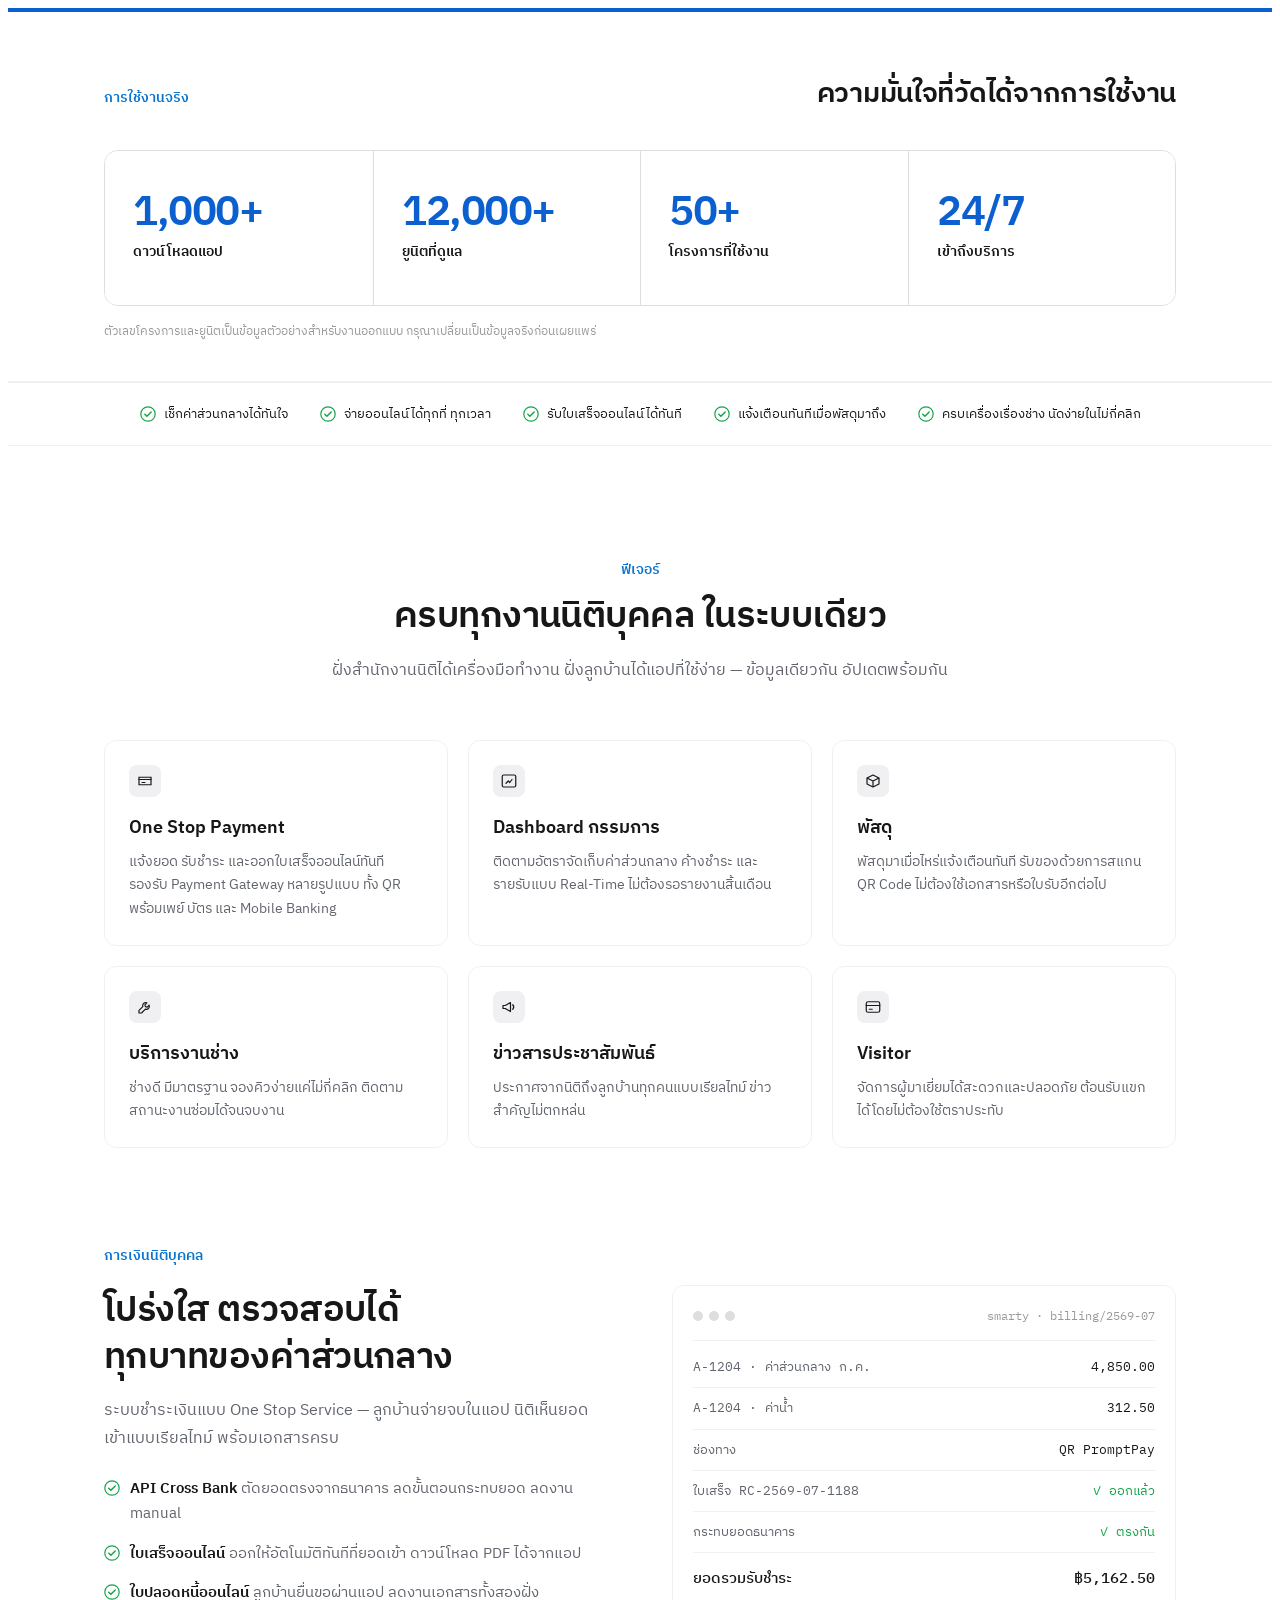
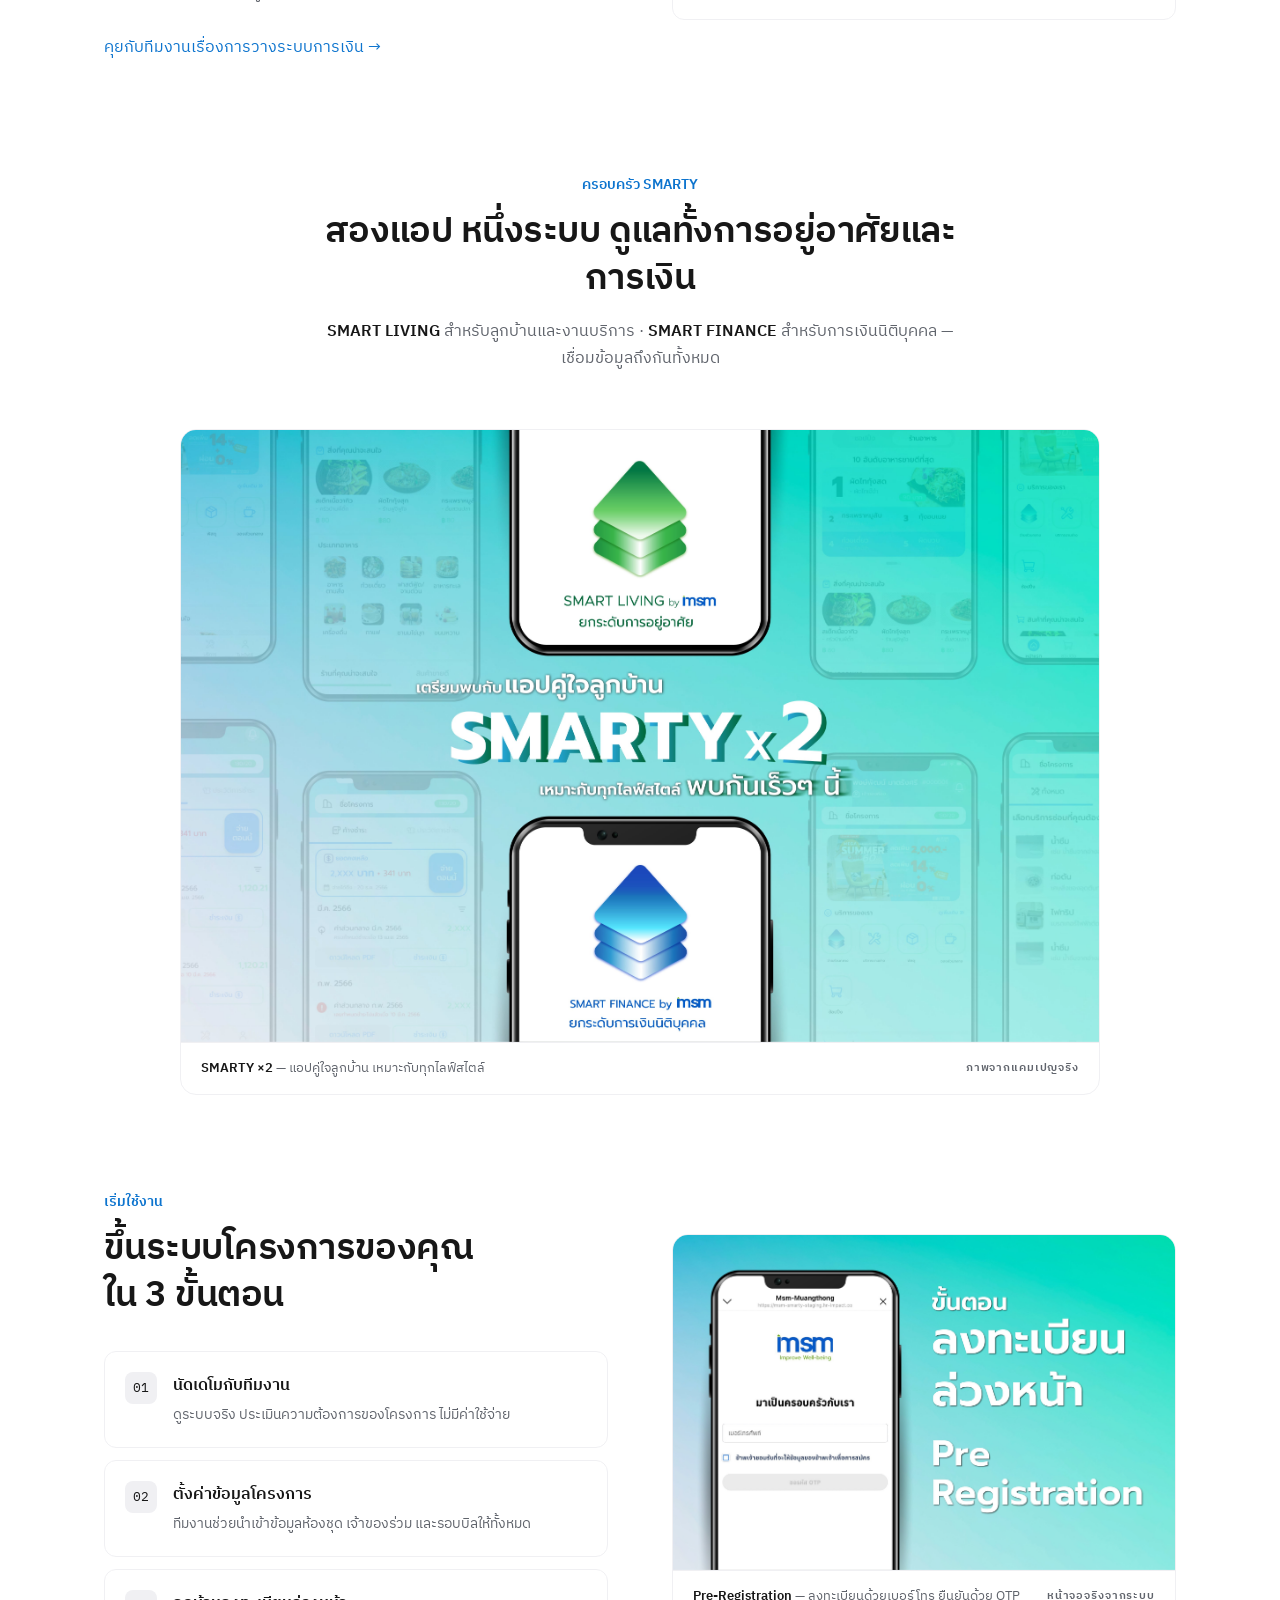
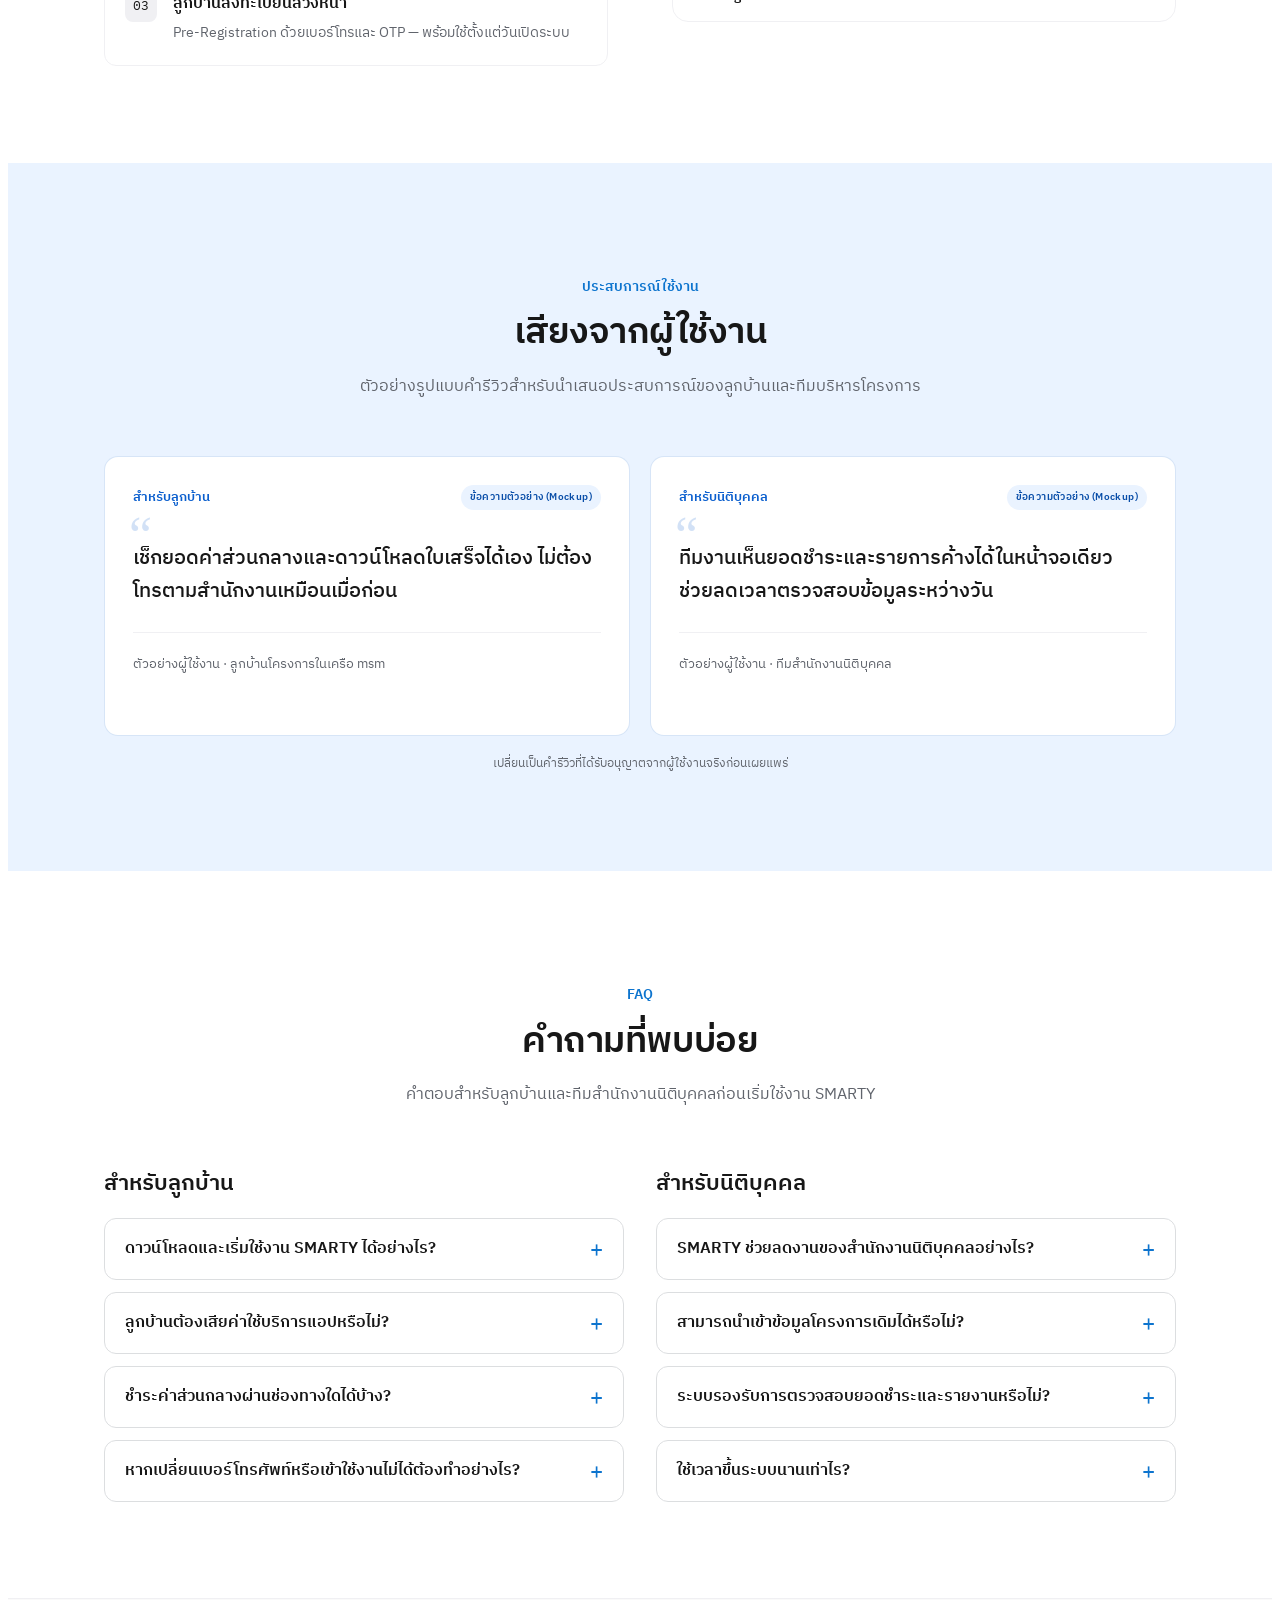
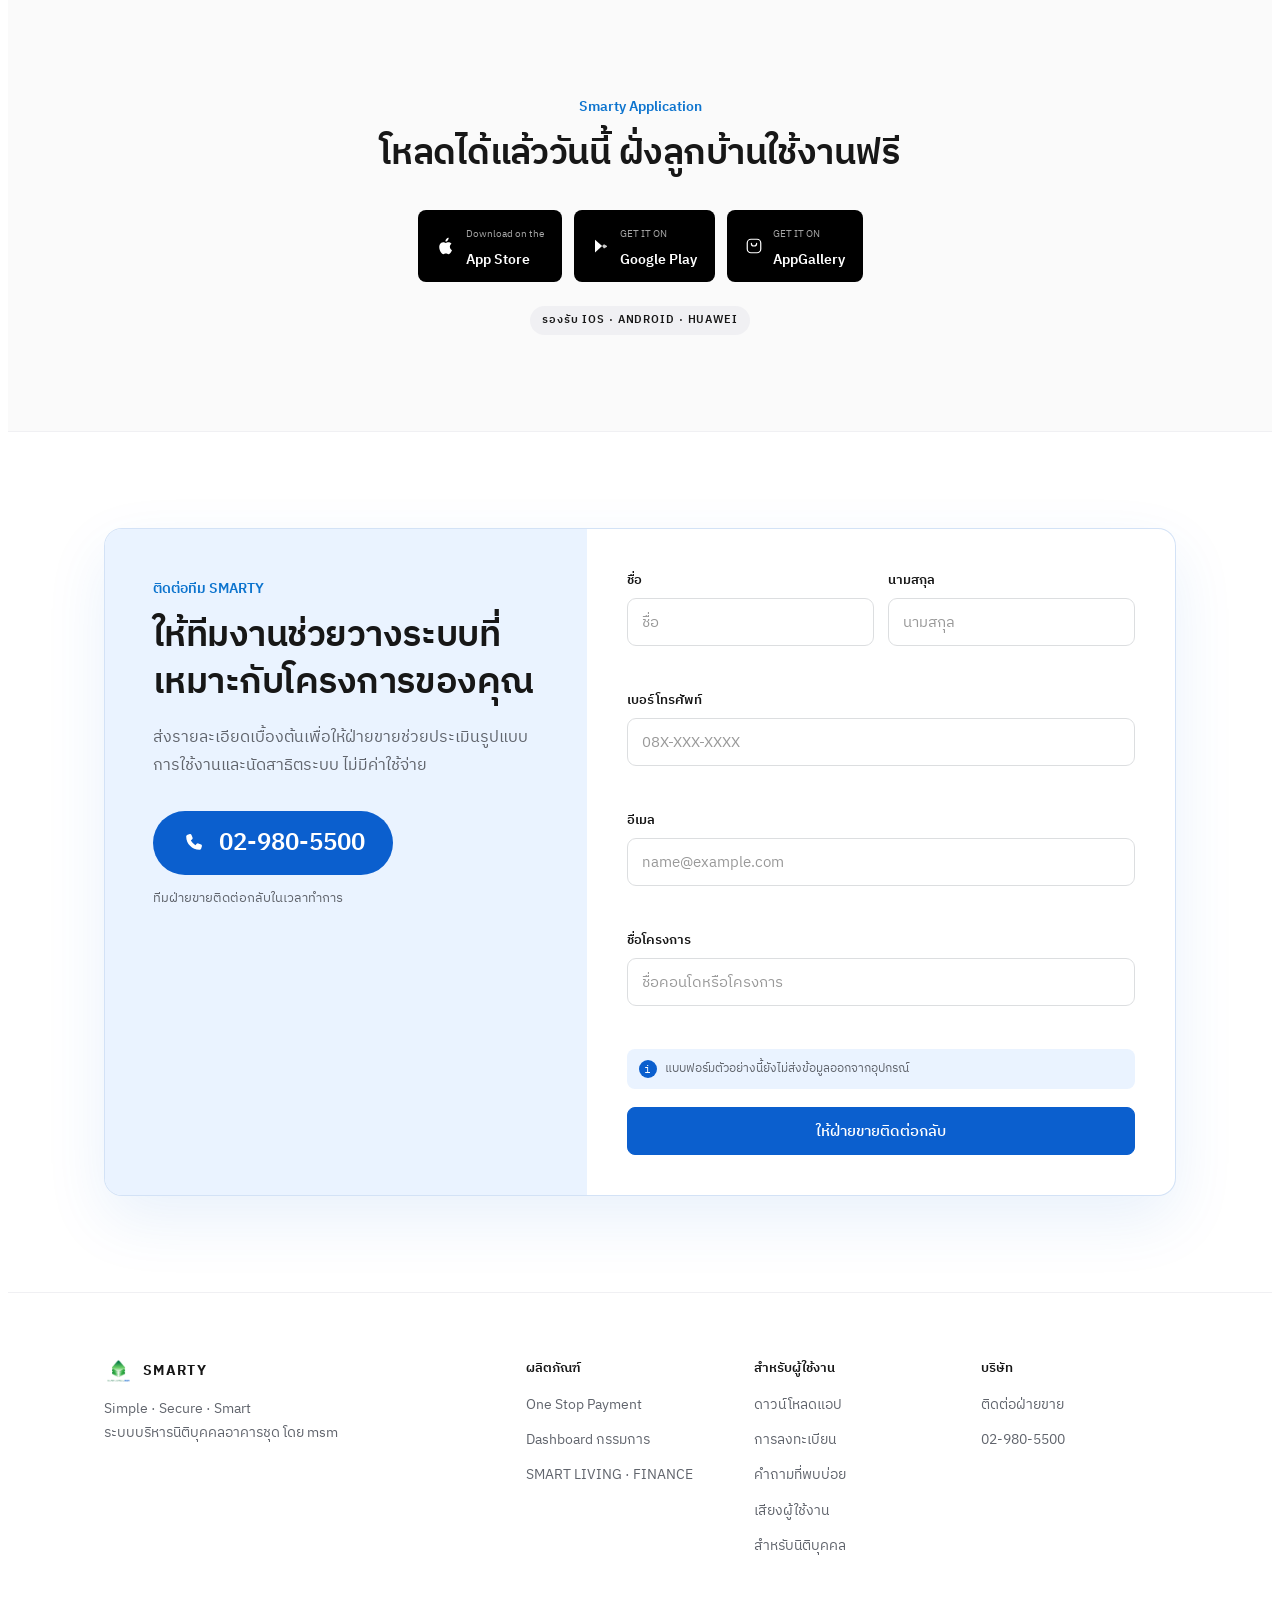
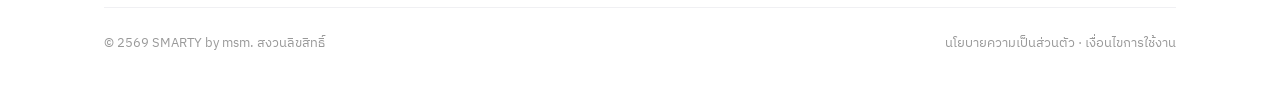
==== commit 42611338: "feat: combine React video hero with Expo landing content" ====
--- a/index.html
+++ b/index.html
@@ -5,13 +5,394 @@
     <link rel="icon" type="image/png" href="/smarty-msm/img/logo.png" />
     <meta name="viewport" content="width=device-width, initial-scale=1.0" />
     <title>SMARTY — ระบบบริหารนิติบุคคลอาคารชุด by msm</title>
+    <meta name="description" content="SMARTY ระบบบริหารนิติบุคคลอาคารชุดโดย msm — จ่ายค่าส่วนกลาง รับใบเสร็จออนไลน์ แจ้งเตือนพัสดุ จองงานช่าง ครบ จบ ในแอปเดียว" />
+    <meta property="og:title" content="SMARTY — ระบบบริหารนิติบุคคลอาคารชุด" />
+    <meta property="og:description" content="ยกระดับการอยู่อาศัยสู่ความสมาร์ทที่สมบูรณ์แบบ — งานนิติบุคคล การเงิน และบริการลูกบ้าน ครบ จบ ในแอปเดียว" />
     <link rel="preconnect" href="https://fonts.googleapis.com">
     <link rel="preconnect" href="https://fonts.gstatic.com" crossorigin>
     <link href="https://fonts.googleapis.com/css2?family=IBM+Plex+Sans+Thai:wght@400;500;600;700&family=IBM+Plex+Mono:wght@400;500&display=swap" rel="stylesheet">
-    <script type="module" crossorigin src="/smarty-msm/assets/index-7I9VpIgU.js"></script>
-    <link rel="stylesheet" crossorigin href="/smarty-msm/assets/index-CtQLx7Eq.css">
+    <script type="module" crossorigin src="/smarty-msm/assets/index-hero-only.js"></script>
+    <link rel="stylesheet" crossorigin href="/smarty-msm/assets/index-CQp2J6RA.css">
+    <link rel="stylesheet" href="./assets/expo-body.css">
   </head>
   <body>
     <div id="root"></div>
+    <div id="expo-content">
+
+<!-- ================= Trust ledger ================= -->
+<section id="trust" class="trust-ledger" aria-labelledby="trust-title">
+  <div class="container">
+    <div class="trust-heading reveal">
+      <p class="section-kicker">การใช้งานจริง</p>
+      <h2 id="trust-title" class="display-md">ความมั่นใจที่วัดได้จากการใช้งาน</h2>
+    </div>
+    <div class="trust-grid">
+      <div class="trust-stat reveal"><strong class="trust-value count-up" data-count="1000">0+</strong><span>ดาวน์โหลดแอป</span></div>
+      <div class="trust-stat reveal"><strong class="trust-value count-up" data-count="12000">0+</strong><span>ยูนิตที่ดูแล</span></div>
+      <div class="trust-stat reveal"><strong class="trust-value count-up" data-count="50">0+</strong><span>โครงการที่ใช้งาน</span></div>
+      <div class="trust-stat reveal"><strong class="trust-value">24/7</strong><span>เข้าถึงบริการ</span></div>
+    </div>
+    <p class="mock-disclosure reveal">ตัวเลขโครงการและยูนิตเป็นข้อมูลตัวอย่างสำหรับงานออกแบบ กรุณาเปลี่ยนเป็นข้อมูลจริงก่อนเผยแพร่</p>
+  </div>
+</section>
+
+<!-- ================= Check strip ================= -->
+<div class="check-strip">
+  <div class="container strip-inner">
+    <span class="check-item"><svg width="16" height="16" viewBox="0 0 20 20" fill="none" aria-hidden="true"><circle cx="10" cy="10" r="9" stroke="#16a34a" stroke-width="1.5"/><path d="M6 10.2l2.6 2.6L14 7.4" stroke="#16a34a" stroke-width="1.8" stroke-linecap="round" stroke-linejoin="round"/></svg>เช็กค่าส่วนกลางได้ทันใจ</span>
+    <span class="check-item"><svg width="16" height="16" viewBox="0 0 20 20" fill="none" aria-hidden="true"><circle cx="10" cy="10" r="9" stroke="#16a34a" stroke-width="1.5"/><path d="M6 10.2l2.6 2.6L14 7.4" stroke="#16a34a" stroke-width="1.8" stroke-linecap="round" stroke-linejoin="round"/></svg>จ่ายออนไลน์ได้ทุกที่ ทุกเวลา</span>
+    <span class="check-item"><svg width="16" height="16" viewBox="0 0 20 20" fill="none" aria-hidden="true"><circle cx="10" cy="10" r="9" stroke="#16a34a" stroke-width="1.5"/><path d="M6 10.2l2.6 2.6L14 7.4" stroke="#16a34a" stroke-width="1.8" stroke-linecap="round" stroke-linejoin="round"/></svg>รับใบเสร็จออนไลน์ได้ทันที</span>
+    <span class="check-item"><svg width="16" height="16" viewBox="0 0 20 20" fill="none" aria-hidden="true"><circle cx="10" cy="10" r="9" stroke="#16a34a" stroke-width="1.5"/><path d="M6 10.2l2.6 2.6L14 7.4" stroke="#16a34a" stroke-width="1.8" stroke-linecap="round" stroke-linejoin="round"/></svg>แจ้งเตือนทันทีเมื่อพัสดุมาถึง</span>
+    <span class="check-item"><svg width="16" height="16" viewBox="0 0 20 20" fill="none" aria-hidden="true"><circle cx="10" cy="10" r="9" stroke="#16a34a" stroke-width="1.5"/><path d="M6 10.2l2.6 2.6L14 7.4" stroke="#16a34a" stroke-width="1.8" stroke-linecap="round" stroke-linejoin="round"/></svg>ครบเครื่องเรื่องช่าง นัดง่ายในไม่กี่คลิก</span>
+  </div>
+</div>
+
+<!-- ================= Features ================= -->
+<section id="features" class="section">
+  <div class="container">
+    <div class="section-head">
+      <p class="section-kicker reveal">ฟีเจอร์</p>
+      <h2 class="display-lg reveal">ครบทุกงานนิติบุคคล ในระบบเดียว</h2>
+      <p class="reveal">ฝั่งสำนักงานนิติได้เครื่องมือทำงาน ฝั่งลูกบ้านได้แอปที่ใช้ง่าย — ข้อมูลเดียวกัน อัปเดตพร้อมกัน</p>
+    </div>
+    <div class="feature-grid">
+      <div class="f-card dark reveal">
+        <div class="f-icon"><svg width="18" height="18" viewBox="0 0 24 24" fill="none" aria-hidden="true"><path d="M4 7h16v10H4V7z" stroke="currentColor" stroke-width="1.6"/><path d="M4 10h16M8 14h4" stroke="currentColor" stroke-width="1.6" stroke-linecap="round"/></svg></div>
+        <h3>One Stop Payment</h3>
+        <p>แจ้งยอด รับชำระ และออกใบเสร็จออนไลน์ทันที รองรับ Payment Gateway หลายรูปแบบ ทั้ง QR พร้อมเพย์ บัตร และ Mobile Banking</p>
+      </div>
+      <div class="f-card dark reveal">
+        <div class="f-icon"><svg width="18" height="18" viewBox="0 0 24 24" fill="none" aria-hidden="true"><rect x="3" y="4" width="18" height="16" rx="2" stroke="currentColor" stroke-width="1.6"/><path d="M8 15l3-3 2 2 3-4" stroke="currentColor" stroke-width="1.6" stroke-linecap="round" stroke-linejoin="round"/></svg></div>
+        <h3>Dashboard กรรมการ</h3>
+        <p>ติดตามอัตราจัดเก็บค่าส่วนกลาง ค้างชำระ และรายรับแบบ Real-Time ไม่ต้องรอรายงานสิ้นเดือน</p>
+      </div>
+      <div class="f-card reveal">
+        <div class="f-icon"><svg width="18" height="18" viewBox="0 0 24 24" fill="none" aria-hidden="true"><path d="M4 8l8-4 8 4v8l-8 4-8-4V8z" stroke="currentColor" stroke-width="1.6" stroke-linejoin="round"/><path d="M4 8l8 4 8-4M12 12v8" stroke="currentColor" stroke-width="1.6" stroke-linejoin="round"/></svg></div>
+        <h3>พัสดุ</h3>
+        <p>พัสดุมาเมื่อไหร่แจ้งเตือนทันที รับของด้วยการสแกน QR Code ไม่ต้องใช้เอกสารหรือใบรับอีกต่อไป</p>
+      </div>
+      <div class="f-card reveal">
+        <div class="f-icon"><svg width="18" height="18" viewBox="0 0 24 24" fill="none" aria-hidden="true"><path d="M14.5 6.5a4 4 0 00-5.4 5L4 16.6V20h3.4l5.1-5.1a4 4 0 005-5.4l-2.6 2.6-2.4-.6-.6-2.4 2.6-2.6z" stroke="currentColor" stroke-width="1.6" stroke-linejoin="round"/></svg></div>
+        <h3>บริการงานช่าง</h3>
+        <p>ช่างดี มีมาตรฐาน จองคิวง่ายแค่ไม่กี่คลิก ติดตามสถานะงานซ่อมได้จนจบงาน</p>
+      </div>
+      <div class="f-card reveal">
+        <div class="f-icon"><svg width="18" height="18" viewBox="0 0 24 24" fill="none" aria-hidden="true"><path d="M4 10v4h3l7 4V6l-7 4H4z" stroke="currentColor" stroke-width="1.6" stroke-linejoin="round"/><path d="M17 9a4.5 4.5 0 010 6" stroke="currentColor" stroke-width="1.6" stroke-linecap="round"/></svg></div>
+        <h3>ข่าวสารประชาสัมพันธ์</h3>
+        <p>ประกาศจากนิติถึงลูกบ้านทุกคนแบบเรียลไทม์ ข่าวสำคัญไม่ตกหล่น</p>
+      </div>
+      <div class="f-card reveal">
+        <div class="f-icon"><svg width="18" height="18" viewBox="0 0 24 24" fill="none" aria-hidden="true"><rect x="3" y="5" width="18" height="14" rx="2.5" stroke="currentColor" stroke-width="1.6"/><path d="M3 10h18M7 15h4" stroke="currentColor" stroke-width="1.6" stroke-linecap="round"/></svg></div>
+        <h3>Visitor</h3>
+        <p>จัดการผู้มาเยี่ยมได้สะดวกและปลอดภัย ต้อนรับแขกได้โดยไม่ต้องใช้ตราประทับ</p>
+      </div>
+    </div>
+  </div>
+</section>
+
+<!-- ================= Payment / ledger ================= -->
+<section id="payment" class="section" style="padding-top: 0;">
+  <div class="container split">
+    <div class="copy reveal">
+      <p class="section-kicker">การเงินนิติบุคคล</p>
+      <h2 class="display-lg">โปร่งใส ตรวจสอบได้<br>ทุกบาทของค่าส่วนกลาง</h2>
+      <p>ระบบชำระเงินแบบ One Stop Service — ลูกบ้านจ่ายจบในแอป นิติเห็นยอดเข้าแบบเรียลไทม์ พร้อมเอกสารครบ</p>
+      <ul class="plain">
+        <li><svg width="16" height="16" viewBox="0 0 20 20" fill="none" aria-hidden="true"><circle cx="10" cy="10" r="9" stroke="#16a34a" stroke-width="1.5"/><path d="M6 10.2l2.6 2.6L14 7.4" stroke="#16a34a" stroke-width="1.8" stroke-linecap="round" stroke-linejoin="round"/></svg><span><b>API Cross Bank</b> ตัดยอดตรงจากธนาคาร ลดขั้นตอนกระทบยอด ลดงาน manual</span></li>
+        <li><svg width="16" height="16" viewBox="0 0 20 20" fill="none" aria-hidden="true"><circle cx="10" cy="10" r="9" stroke="#16a34a" stroke-width="1.5"/><path d="M6 10.2l2.6 2.6L14 7.4" stroke="#16a34a" stroke-width="1.8" stroke-linecap="round" stroke-linejoin="round"/></svg><span><b>ใบเสร็จออนไลน์</b> ออกให้อัตโนมัติทันทีที่ยอดเข้า ดาวน์โหลด PDF ได้จากแอป</span></li>
+        <li><svg width="16" height="16" viewBox="0 0 20 20" fill="none" aria-hidden="true"><circle cx="10" cy="10" r="9" stroke="#16a34a" stroke-width="1.5"/><path d="M6 10.2l2.6 2.6L14 7.4" stroke="#16a34a" stroke-width="1.8" stroke-linecap="round" stroke-linejoin="round"/></svg><span><b>ใบปลอดหนี้ออนไลน์</b> ลูกบ้านยื่นขอผ่านแอป ลดงานเอกสารทั้งสองฝั่ง</span></li>
+      </ul>
+      <a href="#contact" class="text-link">คุยกับทีมงานเรื่องการวางระบบการเงิน →</a>
+    </div>
+    <div class="reveal">
+      <div class="ledger" role="img" aria-label="ตัวอย่างรายการชำระค่าส่วนกลางในระบบ">
+        <div class="ledger-head">
+          <div class="win-dots"><span></span><span></span><span></span></div>
+          <span class="ledger-title">smarty · billing/2569-07</span>
+        </div>
+        <table>
+          <tr><td class="lg-label">A-1204 · ค่าส่วนกลาง ก.ค.</td><td>4,850.00</td></tr>
+          <tr><td class="lg-label">A-1204 · ค่าน้ำ</td><td>312.50</td></tr>
+          <tr><td class="lg-label">ช่องทาง</td><td>QR PromptPay</td></tr>
+          <tr><td class="lg-label">ใบเสร็จ RC-2569-07-1188</td><td class="lg-ok">✓ ออกแล้ว</td></tr>
+          <tr><td class="lg-label">กระทบยอดธนาคาร</td><td class="lg-ok">✓ ตรงกัน</td></tr>
+          <tr class="lg-total"><td>ยอดรวมรับชำระ</td><td>฿5,162.50</td></tr>
+        </table>
+      </div>
+    </div>
+  </div>
+</section>
+
+<!-- ================= Ecosystem (real campaign image) ================= -->
+<section id="ecosystem" class="section" style="padding-top: 0;">
+  <div class="container">
+    <div class="section-head">
+      <p class="section-kicker reveal">ครอบครัว SMARTY</p>
+      <h2 class="display-lg reveal">สองแอป หนึ่งระบบ ดูแลทั้งการอยู่อาศัยและการเงิน</h2>
+      <p class="reveal"><b style="color: var(--ink); font-weight: 600;">SMART LIVING</b> สำหรับลูกบ้านและงานบริการ · <b style="color: var(--ink); font-weight: 600;">SMART FINANCE</b> สำหรับการเงินนิติบุคคล — เชื่อมข้อมูลถึงกันทั้งหมด</p>
+    </div>
+    <figure class="img-frame reveal">
+      <img src="img/web-01-min.jpg" alt="แคมเปญ SMARTY x2 — แอป SMART LIVING และ SMART FINANCE by msm" loading="lazy">
+      <figcaption class="frame-caption">
+        <span><b>SMARTY ×2</b> — แอปคู่ใจลูกบ้าน เหมาะกับทุกไลฟ์สไตล์</span>
+        <span class="caption-upper">ภาพจากแคมเปญจริง</span>
+      </figcaption>
+    </figure>
+  </div>
+</section>
+
+<!-- ================= Workflow (real pre-registration image) ================= -->
+<section id="start" class="section" style="padding-top: 0;">
+  <div class="container workflow">
+    <div class="reveal">
+      <p class="section-kicker">เริ่มใช้งาน</p>
+      <h2 class="display-lg" style="margin-bottom: 32px;">ขึ้นระบบโครงการของคุณ<br>ใน 3 ขั้นตอน</h2>
+      <div class="steps">
+        <div class="step reveal">
+          <span class="step-num">01</span>
+          <div>
+            <h3>นัดเดโมกับทีมงาน</h3>
+            <p>ดูระบบจริง ประเมินความต้องการของโครงการ ไม่มีค่าใช้จ่าย</p>
+          </div>
+        </div>
+        <div class="step reveal">
+          <span class="step-num">02</span>
+          <div>
+            <h3>ตั้งค่าข้อมูลโครงการ</h3>
+            <p>ทีมงานช่วยนำเข้าข้อมูลห้องชุด เจ้าของร่วม และรอบบิลให้ทั้งหมด</p>
+          </div>
+        </div>
+        <div class="step reveal">
+          <span class="step-num">03</span>
+          <div>
+            <h3>ลูกบ้านลงทะเบียนล่วงหน้า</h3>
+            <p>Pre-Registration ด้วยเบอร์โทรและ OTP — พร้อมใช้ตั้งแต่วันเปิดระบบ</p>
+          </div>
+        </div>
+      </div>
+    </div>
+    <figure class="img-frame reveal">
+      <img src="img/pre_registration_img-min.jpg" alt="ขั้นตอนลงทะเบียนล่วงหน้า Pre Registration ของแอป SMARTY" loading="lazy">
+      <figcaption class="frame-caption">
+        <span><b>Pre-Registration</b> — ลงทะเบียนด้วยเบอร์โทร ยืนยันด้วย OTP</span>
+        <span class="caption-upper">หน้าจอจริงจากระบบ</span>
+      </figcaption>
+    </figure>
+  </div>
+</section>
+
+<!-- ================= Testimonials ================= -->
+<section id="testimonials" class="section testimonial-section">
+  <div class="container">
+    <div class="section-head">
+      <p class="section-kicker reveal">ประสบการณ์ใช้งาน</p>
+      <h2 class="display-lg reveal">เสียงจากผู้ใช้งาน</h2>
+      <p class="reveal">ตัวอย่างรูปแบบคำรีวิวสำหรับนำเสนอประสบการณ์ของลูกบ้านและทีมบริหารโครงการ</p>
+    </div>
+    <div class="testimonial-grid">
+      <article class="testimonial-card reveal">
+        <div class="testimonial-top">
+          <span class="testimonial-audience">สำหรับลูกบ้าน</span>
+          <span class="mock-badge">ข้อความตัวอย่าง (Mockup)</span>
+        </div>
+        <blockquote class="testimonial-quote">เช็กยอดค่าส่วนกลางและดาวน์โหลดใบเสร็จได้เอง ไม่ต้องโทรตามสำนักงานเหมือนเมื่อก่อน</blockquote>
+        <p class="testimonial-attribution">ตัวอย่างผู้ใช้งาน · ลูกบ้านโครงการในเครือ msm</p>
+      </article>
+      <article class="testimonial-card reveal">
+        <div class="testimonial-top">
+          <span class="testimonial-audience">สำหรับนิติบุคคล</span>
+          <span class="mock-badge">ข้อความตัวอย่าง (Mockup)</span>
+        </div>
+        <blockquote class="testimonial-quote">ทีมงานเห็นยอดชำระและรายการค้างได้ในหน้าจอเดียว ช่วยลดเวลาตรวจสอบข้อมูลระหว่างวัน</blockquote>
+        <p class="testimonial-attribution">ตัวอย่างผู้ใช้งาน · ทีมสำนักงานนิติบุคคล</p>
+      </article>
+    </div>
+    <p class="testimonial-disclosure reveal">เปลี่ยนเป็นคำรีวิวที่ได้รับอนุญาตจากผู้ใช้งานจริงก่อนเผยแพร่</p>
+  </div>
+</section>
+
+<!-- ================= FAQ ================= -->
+<section id="faq" class="section faq-section">
+  <div class="container">
+    <div class="section-head">
+      <p class="section-kicker reveal">FAQ</p>
+      <h2 class="display-lg reveal">คำถามที่พบบ่อย</h2>
+      <p class="reveal">คำตอบสำหรับลูกบ้านและทีมสำนักงานนิติบุคคลก่อนเริ่มใช้งาน SMARTY</p>
+    </div>
+    <div class="faq-grid">
+      <div class="faq-group">
+        <h3>สำหรับลูกบ้าน</h3>
+        <div class="faq-list">
+          <details class="faq-item reveal">
+            <summary>ดาวน์โหลดและเริ่มใช้งาน SMARTY ได้อย่างไร?</summary>
+            <p>ดาวน์โหลดแอปจาก App Store, Google Play หรือ AppGallery แล้วลงทะเบียนด้วยเบอร์โทรศัพท์ที่แจ้งไว้กับนิติบุคคล จากนั้นยืนยันตัวตนด้วย OTP</p>
+          </details>
+          <details class="faq-item reveal">
+            <summary>ลูกบ้านต้องเสียค่าใช้บริการแอปหรือไม่?</summary>
+            <p>ลูกบ้านสามารถดาวน์โหลดและใช้งานฟีเจอร์พื้นฐานของ SMARTY ได้ฟรี โดยรายละเอียดบริการขึ้นอยู่กับระบบที่แต่ละโครงการเปิดใช้งาน</p>
+          </details>
+          <details class="faq-item reveal">
+            <summary>ชำระค่าส่วนกลางผ่านช่องทางใดได้บ้าง?</summary>
+            <p>ชำระผ่านช่องทางที่โครงการรองรับ เช่น QR พร้อมเพย์ บัตร หรือ Mobile Banking และรับใบเสร็จออนไลน์ได้หลังยอดชำระสำเร็จ</p>
+          </details>
+          <details class="faq-item reveal">
+            <summary>หากเปลี่ยนเบอร์โทรศัพท์หรือเข้าใช้งานไม่ได้ต้องทำอย่างไร?</summary>
+            <p>ติดต่อสำนักงานนิติบุคคลของโครงการเพื่อตรวจสอบและอัปเดตข้อมูลผู้ใช้งานก่อนลงทะเบียนหรือเข้าสู่ระบบอีกครั้ง</p>
+          </details>
+        </div>
+      </div>
+      <div class="faq-group">
+        <h3>สำหรับนิติบุคคล</h3>
+        <div class="faq-list">
+          <details class="faq-item reveal">
+            <summary>SMARTY ช่วยลดงานของสำนักงานนิติบุคคลอย่างไร?</summary>
+            <p>ระบบรวมงานเรียกเก็บเงิน ออกใบเสร็จ แจ้งพัสดุ ข่าวสาร งานช่าง และข้อมูลลูกบ้านไว้ในที่เดียว ลดงานเอกสารและการบันทึกข้อมูลซ้ำ</p>
+          </details>
+          <details class="faq-item reveal">
+            <summary>สามารถนำเข้าข้อมูลโครงการเดิมได้หรือไม่?</summary>
+            <p>ได้ ทีมงานช่วยวางแผนและนำเข้าข้อมูลห้องชุด เจ้าของร่วม และรอบบิลตามขอบเขตที่ตกลงก่อนเปิดใช้งานจริง</p>
+          </details>
+          <details class="faq-item reveal">
+            <summary>ระบบรองรับการตรวจสอบยอดชำระและรายงานหรือไม่?</summary>
+            <p>รองรับการติดตามยอดชำระ ค้างชำระ และรายรับแบบเรียลไทม์ พร้อมข้อมูลสำหรับตรวจสอบและกระทบยอดตามบริการที่โครงการเลือกใช้</p>
+          </details>
+          <details class="faq-item reveal">
+            <summary>ใช้เวลาขึ้นระบบนานเท่าไร?</summary>
+            <p>ระยะเวลาขึ้นอยู่กับจำนวนยูนิต ความพร้อมของข้อมูล และฟีเจอร์ที่เลือกใช้ ทีมงานจะประเมินแผนงานหลังรับรายละเอียดโครงการ</p>
+          </details>
+        </div>
+      </div>
+    </div>
+  </div>
+</section>
+
+<!-- ================= Download band ================= -->
+<section id="download" class="section dl-band">
+  <div class="container">
+    <p class="section-kicker reveal">Smarty Application</p>
+    <h2 class="display-lg reveal">โหลดได้แล้ววันนี้ ฝั่งลูกบ้านใช้งานฟรี</h2>
+    <div class="store-row reveal">
+      <a class="store-btn reveal" href="https://apps.apple.com/th/app/smarty/id6471044886">
+        <svg width="20" height="20" viewBox="0 0 24 24" fill="#fff" aria-hidden="true"><path d="M16.6 12.9c0-2.3 1.9-3.4 2-3.5-1.1-1.6-2.8-1.8-3.4-1.8-1.4-.1-2.8.8-3.5.8-.7 0-1.9-.8-3.1-.8-1.6 0-3.1.9-3.9 2.4-1.7 2.9-.4 7.2 1.2 9.5.8 1.1 1.7 2.4 2.9 2.4 1.2 0 1.6-.8 3.1-.8 1.5 0 1.8.8 3.1.8 1.3 0 2.1-1.2 2.9-2.3.9-1.3 1.3-2.6 1.3-2.7-.1 0-2.6-1-2.6-4zM14.2 5.2c.7-.8 1.1-1.9 1-3-1 0-2.1.7-2.8 1.5-.6.7-1.2 1.9-1 3 1.1.1 2.2-.6 2.8-1.5z"/></svg>
+        <span><span class="s-top">Download on the</span><br><span class="s-name">App Store</span></span>
+      </a>
+      <a class="store-btn reveal" href="https://play.google.com/store/apps/details?id=com.hrim.smarty">
+        <svg width="18" height="20" viewBox="0 0 24 24" fill="none" aria-hidden="true"><path d="M4 3.5v17l9.5-8.5L4 3.5z" fill="#fff"/><path d="M13.5 12L16 9.8l3.5 1.9c.7.4.7 1.2 0 1.6L16 15.2 13.5 12z" fill="#fff" opacity="0.8"/></svg>
+        <span><span class="s-top">GET IT ON</span><br><span class="s-name">Google Play</span></span>
+      </a>
+      <a class="store-btn reveal" href="#">
+        <svg width="18" height="18" viewBox="0 0 24 24" fill="none" aria-hidden="true"><rect x="3" y="3" width="18" height="18" rx="5" stroke="#fff" stroke-width="1.6"/><path d="M8.5 8.5a3.5 3.5 0 007 0" stroke="#fff" stroke-width="1.6" stroke-linecap="round"/></svg>
+        <span><span class="s-top">GET IT ON</span><br><span class="s-name">AppGallery</span></span>
+      </a>
+    </div>
+    <div class="dl-meta reveal">
+      <span class="badge">รองรับ iOS · Android · HUAWEI</span>
+    </div>
+  </div>
+</section>
+
+<!-- ================= CTA band ================= -->
+<section id="contact" class="section cta-band">
+  <div class="container">
+    <div class="contact-panel reveal">
+      <div class="contact-copy">
+        <p class="section-kicker">ติดต่อทีม SMARTY</p>
+        <h2 class="display-lg">ให้ทีมงานช่วยวางระบบที่เหมาะกับโครงการของคุณ</h2>
+        <p>ส่งรายละเอียดเบื้องต้นเพื่อให้ฝ่ายขายช่วยประเมินรูปแบบการใช้งานและนัดสาธิตระบบ ไม่มีค่าใช้จ่าย</p>
+        <a href="tel:029805500" class="phone-pill" aria-label="โทร 02-980-5500">
+          <svg width="24" height="24" viewBox="0 0 24 24" fill="none" aria-hidden="true"><path d="M6.6 3.8l2.2-.7c.7-.2 1.4.1 1.7.8l1.1 2.8c.2.6.1 1.2-.4 1.6L9.8 9.6a14 14 0 004.6 4.6l1.3-1.4c.4-.4 1.1-.6 1.6-.4l2.8 1.1c.7.3 1 1 .8 1.7l-.7 2.2c-.2.8-1 1.4-1.8 1.4C11.1 18.8 5.2 12.9 5.2 5.6c0-.8.6-1.6 1.4-1.8z" fill="currentColor"/></svg>
+          <span>02-980-5500</span>
+        </a>
+        <p class="contact-hours">ทีมฝ่ายขายติดต่อกลับในเวลาทำการ</p>
+      </div>
+      <div class="callback-shell">
+        <form id="callback-form" class="callback-form" novalidate>
+          <div class="form-row">
+            <div class="form-field">
+              <label for="callback-first-name">ชื่อ</label>
+              <input id="callback-first-name" name="firstName" type="text" autocomplete="given-name" placeholder="ชื่อ" required aria-describedby="callback-first-name-error">
+              <span id="callback-first-name-error" class="field-error" aria-live="polite"></span>
+            </div>
+            <div class="form-field">
+              <label for="callback-last-name">นามสกุล</label>
+              <input id="callback-last-name" name="lastName" type="text" autocomplete="family-name" placeholder="นามสกุล" required aria-describedby="callback-last-name-error">
+              <span id="callback-last-name-error" class="field-error" aria-live="polite"></span>
+            </div>
+          </div>
+          <div class="form-field">
+            <label for="callback-phone">เบอร์โทรศัพท์</label>
+            <input id="callback-phone" name="phone" type="tel" autocomplete="tel" inputmode="tel" placeholder="08X-XXX-XXXX" required aria-describedby="callback-phone-error">
+            <span id="callback-phone-error" class="field-error" aria-live="polite"></span>
+          </div>
+          <div class="form-field">
+            <label for="callback-email">อีเมล</label>
+            <input id="callback-email" name="email" type="email" autocomplete="email" placeholder="name@example.com" required aria-describedby="callback-email-error">
+            <span id="callback-email-error" class="field-error" aria-live="polite"></span>
+          </div>
+          <div class="form-field">
+            <label for="callback-project">ชื่อโครงการ</label>
+            <input id="callback-project" name="project" type="text" autocomplete="organization" placeholder="ชื่อคอนโดหรือโครงการ" required aria-describedby="callback-project-error">
+            <span id="callback-project-error" class="field-error" aria-live="polite"></span>
+          </div>
+          <p class="form-local-note">แบบฟอร์มตัวอย่างนี้ยังไม่ส่งข้อมูลออกจากอุปกรณ์</p>
+          <button type="submit" class="btn btn-primary btn-lg callback-submit">ให้ฝ่ายขายติดต่อกลับ</button>
+        </form>
+        <div id="callback-success" class="callback-success" role="status" hidden>
+          <span class="callback-success-icon" aria-hidden="true">✓</span>
+          <h3>รับข้อมูลแล้ว</h3>
+          <p>ตัวอย่างการทำงาน: ข้อมูลยังไม่ได้ถูกส่ง ทีมฝ่ายขายจะติดต่อกลับเมื่อเชื่อมต่อระบบรับข้อมูลจริง</p>
+          <button id="callback-reset" type="button" class="btn btn-secondary">กรอกข้อมูลใหม่</button>
+        </div>
+      </div>
+    </div>
+  </div>
+</section>
+
+<!-- ================= Footer ================= -->
+<footer>
+  <div class="container">
+    <div class="footer-grid">
+      <div class="reveal">
+        <div class="footer-brand">
+          <img src="img/logo.png" alt="โลโก้ SMARTY">
+          <span>SMARTY</span>
+        </div>
+        <p class="body-sm">Simple · Secure · Smart<br>ระบบบริหารนิติบุคคลอาคารชุด โดย msm</p>
+      </div>
+      <div class="reveal">
+        <h4>ผลิตภัณฑ์</h4>
+        <ul>
+          <li><a href="#payment">One Stop Payment</a></li>
+          <li><a href="#features">Dashboard กรรมการ</a></li>
+          <li><a href="#ecosystem">SMART LIVING · FINANCE</a></li>
+        </ul>
+      </div>
+      <div class="reveal">
+        <h4>สำหรับผู้ใช้งาน</h4>
+        <ul>
+          <li><a href="#download">ดาวน์โหลดแอป</a></li>
+          <li><a href="#start">การลงทะเบียน</a></li>
+          <li><a href="#faq">คำถามที่พบบ่อย</a></li>
+          <li><a href="#testimonials">เสียงผู้ใช้งาน</a></li>
+          <li><a href="#contact">สำหรับนิติบุคคล</a></li>
+        </ul>
+      </div>
+      <div class="reveal">
+        <h4>บริษัท</h4>
+        <ul>
+          <li><a href="#contact">ติดต่อฝ่ายขาย</a></li>
+          <li><a href="tel:029805500">02-980-5500</a></li>
+        </ul>
+      </div>
+    </div>
+    <div class="footer-legal">
+      <span>© 2569 SMARTY by msm. สงวนลิขสิทธิ์</span>
+      <span>นโยบายความเป็นส่วนตัว · เงื่อนไขการใช้งาน</span>
+    </div>
+  </div>
+</footer>
+
+</div><!-- /expo-content -->
+    <script src="./assets/expo-body.js"></script>
   </body>
 </html>
--- a/assets/expo-body.css
+++ b/assets/expo-body.css
@@ -0,0 +1,627 @@
+@scope (#expo-content) {
+
+  :scope {
+    --primary: #000000;
+    --primary-active: #1a1a1a;
+    --text-link: #0d74ce;
+    --ink: #171717;
+    --body: #60646c;
+    --muted: #999999;
+    --hairline: #f0f0f3;
+    --hairline-strong: #dcdee0;
+    --canvas: #ffffff;
+    --canvas-soft: #fafafa;
+    --surface-strong: #f0f0f3;
+    --surface-dark: #171717;
+    --surface-dark-elevated: #1a1a1a;
+    --on-dark: #ffffff;
+    --on-dark-soft: #b0b4ba;
+    --sky-light: #cfe7ff;
+    --sky-mid: #a8c8e8;
+    --success: #16a34a;
+    --brand-blue: #0b5fce;
+    --brand-blue-active: #084da8;
+    --brand-blue-soft: #eaf3ff;
+    --motion-fast: 180ms;
+    --motion-standard: 420ms;
+    --motion-reveal: 700ms;
+    --ease-out-premium: cubic-bezier(0.22, 1, 0.36, 1);
+    --ease-press: cubic-bezier(0.4, 0, 0.2, 1);
+    --sans: 'IBM Plex Sans Thai', 'Inter', -apple-system, system-ui, sans-serif;
+    --mono: 'IBM Plex Mono', 'IBM Plex Sans Thai', 'JetBrains Mono', monospace;
+  }
+
+  * { margin: 0; padding: 0; box-sizing: border-box; }
+  :scope { scroll-behavior: smooth; }
+  [id] { scroll-margin-top: 76px; }
+
+  :scope {
+    font-family: var(--sans);
+    font-size: 16px;
+    font-weight: 400;
+    line-height: 1.7;
+    color: var(--body);
+    background: var(--canvas);
+    -webkit-font-smoothing: antialiased;
+  }
+
+  h1, h2, h3 { color: var(--ink); }
+  img { max-width: 100%; display: block; }
+
+  /* ---------- Type (Thai-adjusted: มี leading เผื่อสระ/วรรณยุกต์, tracking ลบอ่อนกว่า Inter) ---------- */
+  .display-mega { font-size: 62px; font-weight: 600; line-height: 1.22; letter-spacing: -0.02em; }
+  .display-xl   { font-size: 48px; font-weight: 600; line-height: 1.25; letter-spacing: -0.018em; }
+  .display-lg   { font-size: 36px; font-weight: 600; line-height: 1.3;  letter-spacing: -0.015em; }
+  .display-md   { font-size: 28px; font-weight: 600; line-height: 1.35; letter-spacing: -0.01em; }
+  .title-md     { font-size: 18px; font-weight: 600; line-height: 1.5; }
+  .body-md      { font-size: 16px; }
+  .body-sm      { font-size: 14px; }
+  .caption      { font-size: 13px; line-height: 1.5; }
+  .caption-upper { font-size: 11px; font-weight: 600; letter-spacing: 0.08em; text-transform: uppercase; }
+  .mono         { font-family: var(--mono); font-size: 13px; line-height: 1.6; }
+
+  .section-kicker { color: var(--text-link); font-size: 14px; font-weight: 600; margin-bottom: 12px; }
+
+  /* ---------- Buttons: 8px radius, no pill on actions ---------- */
+  .btn {
+    display: inline-flex;
+    align-items: center;
+    justify-content: center;
+    gap: 8px;
+    font-family: var(--sans);
+    font-size: 14px;
+    font-weight: 500;
+    line-height: 1;
+    height: 40px;
+    padding: 0 18px;
+    border-radius: 8px;
+    text-decoration: none;
+    cursor: pointer;
+    transition: background 0.15s ease, transform 0.1s ease;
+  }
+  .btn-primary { background: var(--brand-blue); color: #fff; border: 1px solid var(--brand-blue); }
+  .btn-primary:hover { background: var(--brand-blue-active); border-color: var(--brand-blue-active); }
+  .btn-primary:active { transform: translateY(1px); }
+  .btn-secondary { background: var(--canvas); color: var(--ink); border: 1px solid var(--hairline-strong); }
+  .btn-secondary:hover { border-color: var(--muted); }
+  .btn:focus-visible { outline: 2px solid var(--brand-blue); outline-offset: 3px; }
+  .btn-lg { height: 48px; padding: 0 24px; font-size: 15px; }
+
+  a.text-link { color: var(--text-link); text-decoration: none; }
+  a.text-link:hover { text-decoration: underline; }
+
+  .badge {
+    display: inline-flex;
+    align-items: center;
+    gap: 6px;
+    background: var(--surface-strong);
+    color: var(--ink);
+    font-size: 11px;
+    font-weight: 600;
+    letter-spacing: 0.08em;
+    text-transform: uppercase;
+    border-radius: 9999px;
+    padding: 5px 12px;
+  }
+  .badge .dot { width: 6px; height: 6px; border-radius: 50%; background: var(--success); }
+
+  /* ---------- Layout ---------- */
+  .container { max-width: 1120px; margin: 0 auto; padding: 0 24px; }
+  .section { padding: 96px 0; }
+  .section-tight { padding: 64px 0; }
+  .section-head { max-width: 640px; margin: 0 auto 56px; text-align: center; }
+  .section-head p { margin-top: 16px; }
+
+  /* ---------- Top nav ---------- */
+  .top-nav {
+    position: sticky;
+    top: 0;
+    z-index: 50;
+    background: rgba(255,255,255,0.85);
+    backdrop-filter: saturate(180%) blur(12px);
+    -webkit-backdrop-filter: saturate(180%) blur(12px);
+    border-bottom: 1px solid var(--hairline);
+    height: 64px;
+  }
+  .top-nav .nav-inner {
+    max-width: 1120px;
+    margin: 0 auto;
+    padding: 0 24px;
+    height: 100%;
+    display: flex;
+    align-items: center;
+    justify-content: space-between;
+    gap: 24px;
+  }
+  .nav-brand { display: flex; align-items: center; gap: 10px; text-decoration: none; }
+  .nav-brand img { height: 30px; width: auto; }
+  .nav-brand .brand-name { font-size: 16px; font-weight: 700; letter-spacing: 0.1em; color: var(--ink); }
+  .nav-links { display: flex; align-items: center; gap: 28px; list-style: none; }
+  .nav-links a { font-size: 14px; font-weight: 500; color: var(--ink); text-decoration: none; }
+  .nav-links a:hover { color: var(--text-link); }
+  .nav-actions { display: flex; align-items: center; gap: 12px; }
+
+  /* ---------- Hero ---------- */
+  .hero {
+    position: relative;
+    padding: 96px 0 0;
+    overflow: hidden;
+  }
+  .hero::before {
+    content: "";
+    position: absolute;
+    inset: 0;
+    background:
+      radial-gradient(120% 90% at 50% 96%, var(--sky-light) 0%, rgba(207,231,255,0.72) 38%, rgba(168,200,232,0.28) 62%, rgba(255,255,255,0) 88%);
+    pointer-events: none;
+  }
+  .hero .container { position: relative; text-align: center; }
+  .hero h1 { max-width: 860px; margin: 20px auto 0; }
+  .hero .sub { max-width: 560px; margin: 20px auto 0; font-size: 18px; }
+  .hero .cta-row { display: flex; gap: 12px; justify-content: center; flex-wrap: wrap; margin-top: 32px; }
+  .hero-enter {
+    opacity: 0;
+    transform: translateY(14px);
+    animation: hero-enter var(--motion-reveal) var(--ease-out-premium) forwards;
+    animation-delay: var(--hero-delay, 0ms);
+  }
+  .hero-phone-enter {
+    opacity: 0;
+    transform: translateY(28px) scale(0.985);
+    animation: phone-settle 900ms var(--ease-out-premium) forwards;
+    animation-delay: 440ms;
+  }
+  .hero-seq-1 { --hero-delay: 0ms; }
+  .hero-seq-2 { --hero-delay: 90ms; }
+  .hero-seq-3 { --hero-delay: 180ms; }
+  .hero-seq-4 { --hero-delay: 270ms; }
+  @keyframes hero-enter { to { opacity: 1; transform: none; } }
+  @keyframes phone-settle { to { opacity: 1; transform: none; } }
+
+  .hero-device {
+    position: relative;
+    max-width: 920px;
+    margin: 64px auto 0;
+    background: transparent;
+  }
+  .hero-device img {
+    width: 100%;
+    aspect-ratio: 16 / 8;
+    object-fit: cover;
+    object-position: center 42%;
+  }
+
+  /* ---------- Trust ledger ---------- */
+  .trust-ledger {
+    border-top: 4px solid var(--brand-blue);
+    border-bottom: 1px solid var(--hairline);
+    background: var(--canvas);
+    padding: 64px 0 40px;
+  }
+  .trust-heading { display: flex; align-items: end; justify-content: space-between; gap: 24px; margin-bottom: 36px; }
+  .trust-heading .section-kicker { margin-bottom: 4px; }
+  .trust-heading h2 { max-width: 560px; text-align: right; }
+  .trust-grid { display: grid; grid-template-columns: repeat(4, minmax(0, 1fr)); border: 1px solid var(--hairline-strong); border-radius: 14px; overflow: hidden; }
+  .trust-stat { position: relative; display: grid; gap: 6px; min-height: 154px; align-content: center; padding: 24px 28px; background: var(--canvas); }
+  .trust-stat + .trust-stat { border-left: 1px solid var(--hairline-strong); }
+  .trust-value { color: var(--brand-blue); font-family: var(--sans); font-size: 42px; font-weight: 600; line-height: 1; letter-spacing: -0.035em; font-variant-numeric: tabular-nums; }
+  .trust-stat span { color: var(--ink); font-size: 14px; font-weight: 600; }
+  .mock-disclosure { margin-top: 16px; color: var(--muted); font-size: 12px; line-height: 1.6; }
+
+  /* ---------- Check strip ---------- */
+  .check-strip {
+    border-top: 1px solid var(--hairline);
+    border-bottom: 1px solid var(--hairline);
+    background: var(--canvas);
+  }
+  .check-strip .strip-inner {
+    display: flex;
+    flex-wrap: wrap;
+    justify-content: center;
+    gap: 12px 32px;
+    padding: 20px 24px;
+  }
+  .check-item { display: flex; align-items: center; gap: 8px; font-size: 13px; color: var(--ink); }
+  .check-item svg { flex: none; }
+
+  /* ---------- Feature grid ---------- */
+  .feature-grid {
+    display: grid;
+    grid-template-columns: repeat(3, 1fr);
+    gap: 20px;
+  }
+  .f-card {
+    background: var(--canvas);
+    border: 1px solid var(--hairline);
+    border-radius: 12px;
+    padding: 24px;
+  }
+  .f-card .f-icon {
+    width: 32px; height: 32px;
+    border-radius: 8px;
+    background: var(--surface-strong);
+    display: flex; align-items: center; justify-content: center;
+    color: var(--ink);
+    margin-bottom: 16px;
+  }
+  .f-card h3 { font-size: 18px; font-weight: 600; margin-bottom: 6px; }
+  .f-card p { font-size: 14px; }
+  .f-card.dark { background: var(--canvas); border-color: var(--hairline); }
+  .f-card.dark h3 { color: var(--ink); }
+  .f-card.dark p { color: var(--body); }
+  .f-card.dark .f-icon { background: var(--surface-strong); color: var(--ink); }
+
+  /* ---------- Split (payment/data) ---------- */
+  .split {
+    display: grid;
+    grid-template-columns: 1fr 1fr;
+    gap: 64px;
+    align-items: center;
+  }
+  .split .copy h2 { margin-bottom: 16px; }
+  .split .copy > p { margin-bottom: 20px; }
+  .split ul.plain {
+    list-style: none;
+    display: grid;
+    gap: 14px;
+    margin: 24px 0 28px;
+  }
+  .split ul.plain li { display: flex; gap: 10px; align-items: flex-start; font-size: 15px; }
+  .split ul.plain li svg { flex: none; margin-top: 4px; }
+  .split ul.plain b { color: var(--ink); font-weight: 600; }
+
+  .ledger {
+    background: var(--canvas);
+    border: 1px solid var(--hairline);
+    border-radius: 12px;
+    padding: 20px;
+    color: var(--ink);
+  }
+  .ledger .ledger-head {
+    display: flex;
+    align-items: center;
+    justify-content: space-between;
+    padding-bottom: 14px;
+    border-bottom: 1px solid var(--hairline);
+    margin-bottom: 6px;
+  }
+  .ledger .ledger-head .win-dots { display: flex; gap: 6px; }
+  .ledger .win-dots span { width: 10px; height: 10px; border-radius: 50%; background: var(--hairline-strong); }
+  .ledger .ledger-title { font-family: var(--mono); font-size: 12px; color: var(--muted); }
+  .ledger table { width: 100%; border-collapse: collapse; font-family: var(--mono); font-size: 13px; }
+  .ledger td { padding: 9px 0; border-bottom: 1px solid var(--hairline); }
+  .ledger td:last-child { text-align: right; }
+  .ledger .lg-label { color: var(--body); }
+  .ledger .lg-ok { color: var(--success); }
+  .ledger .lg-total td { border-bottom: none; padding-top: 12px; font-size: 15px; font-weight: 500; }
+
+  /* ---------- Image frame cards ---------- */
+  .img-frame {
+    border: 1px solid var(--hairline);
+    border-radius: 16px;
+    overflow: hidden;
+    background: var(--canvas);
+    max-width: 920px;
+    margin-left: auto;
+    margin-right: auto;
+  }
+  .img-frame img { width: 100%; }
+  .img-frame .frame-caption {
+    display: flex;
+    justify-content: space-between;
+    align-items: center;
+    gap: 12px;
+    padding: 14px 20px;
+    border-top: 1px solid var(--hairline);
+    font-size: 13px;
+    color: var(--body);
+  }
+  .img-frame .frame-caption b { color: var(--ink); font-weight: 600; }
+
+  /* ---------- Workflow ---------- */
+  .workflow {
+    display: grid;
+    grid-template-columns: 1fr 1fr;
+    gap: 64px;
+    align-items: center;
+  }
+  .steps { display: grid; gap: 12px; }
+  .step {
+    display: flex;
+    gap: 16px;
+    align-items: flex-start;
+    background: var(--canvas);
+    border: 1px solid var(--hairline);
+    border-radius: 12px;
+    padding: 20px;
+  }
+  .step .step-num {
+    flex: none;
+    width: 32px; height: 32px;
+    border-radius: 8px;
+    background: var(--surface-strong);
+    display: flex; align-items: center; justify-content: center;
+    font-family: var(--mono);
+    font-size: 13px;
+    color: var(--ink);
+  }
+  .step h3 { font-size: 16px; font-weight: 600; margin-bottom: 4px; }
+  .step p { font-size: 14px; }
+
+  /* ---------- Download band ---------- */
+  .dl-band {
+    background: var(--canvas-soft);
+    border-top: 1px solid var(--hairline);
+    border-bottom: 1px solid var(--hairline);
+  }
+  .dl-band .container { text-align: center; }
+  .store-row { display: flex; gap: 12px; justify-content: center; flex-wrap: wrap; margin-top: 32px; }
+  .store-btn {
+    display: flex;
+    align-items: center;
+    gap: 10px;
+    background: var(--primary);
+    color: #fff;
+    border-radius: 8px;
+    padding: 9px 18px;
+    text-decoration: none;
+    text-align: left;
+    transition: background 0.15s ease;
+  }
+  .store-btn:hover { background: var(--primary-active); }
+  .store-btn .s-top { font-size: 10px; color: rgba(255,255,255,0.65); line-height: 1.3; }
+  .store-btn .s-name { font-size: 14px; font-weight: 600; line-height: 1.3; }
+  .dl-meta { margin-top: 24px; display: flex; gap: 10px; justify-content: center; flex-wrap: wrap; }
+
+  /* ---------- Testimonials ---------- */
+  .testimonial-section { background: var(--brand-blue-soft); }
+  .testimonial-grid { display: grid; grid-template-columns: repeat(2, minmax(0, 1fr)); gap: 20px; }
+  .testimonial-card { position: relative; display: grid; align-content: start; min-height: 280px; padding: 28px; border: 1px solid rgba(11,95,206,0.16); border-radius: 14px; background: var(--canvas); }
+  .testimonial-top { display: flex; align-items: center; justify-content: space-between; gap: 16px; margin-bottom: 32px; }
+  .testimonial-audience { color: var(--brand-blue); font-size: 13px; font-weight: 600; }
+  .mock-badge { display: inline-flex; padding: 4px 9px; border-radius: 9999px; background: var(--brand-blue-soft); color: var(--brand-blue-active); font-size: 10px; font-weight: 600; letter-spacing: 0.04em; }
+  .testimonial-quote { position: relative; margin: 0 0 24px; color: var(--ink); font-size: 20px; font-weight: 500; line-height: 1.65; }
+  .testimonial-quote::before { content: "“"; position: absolute; top: -32px; left: -4px; color: var(--brand-blue); font-family: Georgia, serif; font-size: 52px; line-height: 1; opacity: 0.18; }
+  .testimonial-attribution { margin-top: auto; padding-top: 20px; border-top: 1px solid var(--hairline); color: var(--body); font-size: 13px; }
+  .testimonial-disclosure { margin-top: 18px; color: var(--body); font-size: 12px; text-align: center; }
+
+  /* ---------- FAQ ---------- */
+  .faq-section { background: var(--canvas); }
+  .faq-grid {
+    display: grid;
+    grid-template-columns: repeat(2, minmax(0, 1fr));
+    gap: 32px;
+  }
+  .faq-group h3 {
+    margin-bottom: 16px;
+    font-size: 22px;
+    font-weight: 600;
+  }
+  .faq-list { display: grid; gap: 12px; }
+  .faq-item {
+    border: 1px solid var(--hairline-strong);
+    border-radius: 12px;
+    background: var(--canvas);
+    overflow: hidden;
+  }
+  .faq-item summary {
+    position: relative;
+    padding: 18px 52px 18px 20px;
+    color: var(--ink);
+    font-weight: 600;
+    line-height: 1.5;
+    cursor: pointer;
+    list-style: none;
+  }
+  .faq-item summary::-webkit-details-marker { display: none; }
+  .faq-item summary::after {
+    content: "+";
+    position: absolute;
+    top: 50%;
+    right: 20px;
+    color: var(--text-link);
+    font-family: var(--mono);
+    font-size: 22px;
+    font-weight: 400;
+    line-height: 1;
+    transform: translateY(-50%);
+    transition: transform var(--motion-standard) var(--ease-out-premium);
+  }
+  .faq-item[open] summary::after { transform: translateY(-50%) rotate(45deg); }
+  .faq-item summary:focus-visible {
+    outline: 2px solid var(--ink);
+    outline-offset: -3px;
+    border-radius: 10px;
+  }
+  .faq-item p {
+    padding: 0 20px 18px;
+    font-size: 14px;
+    line-height: 1.7;
+  }
+  .faq-item[open] p { animation: faq-answer-in var(--motion-standard) var(--ease-out-premium); }
+  @keyframes faq-answer-in {
+    from { opacity: 0; transform: translateY(-4px); }
+    to { opacity: 1; transform: none; }
+  }
+
+  /* ---------- Premium interactions ---------- */
+  .btn {
+    transition:
+      transform var(--motion-fast) var(--ease-press),
+      box-shadow var(--motion-fast) var(--ease-out-premium),
+      background-color var(--motion-fast) ease,
+      color var(--motion-fast) ease,
+      border-color var(--motion-fast) ease;
+  }
+  .btn:active { transform: translateY(0) scale(0.985); }
+  .store-btn {
+    transition:
+      transform var(--motion-fast) var(--ease-press),
+      box-shadow var(--motion-fast) var(--ease-out-premium),
+      background-color var(--motion-fast) ease;
+  }
+  .store-btn:active { transform: translateY(0) scale(0.985); }
+  .f-card, .step, .img-frame, .ledger, .faq-item {
+    transition:
+      transform var(--motion-standard) var(--ease-out-premium),
+      border-color var(--motion-standard) var(--ease-out-premium),
+      box-shadow var(--motion-standard) var(--ease-out-premium);
+  }
+  .testimonial-card {
+    transition:
+      transform var(--motion-standard) var(--ease-out-premium),
+      border-color var(--motion-standard) var(--ease-out-premium),
+      box-shadow var(--motion-standard) var(--ease-out-premium);
+  }
+  .f-icon {
+    transition: transform var(--motion-standard) var(--ease-out-premium);
+  }
+  .faq-item summary {
+    transition: background-color var(--motion-fast) ease;
+  }
+  .nav-links a, .footer-grid a {
+    transition:
+      color var(--motion-fast) ease,
+      opacity var(--motion-fast) ease;
+  }
+  @media (hover: hover) and (pointer: fine) {
+    .btn:hover { transform: translateY(-2px); box-shadow: 0 8px 20px rgba(23,23,23,0.12); }
+    .store-btn:hover { transform: translateY(-2px); box-shadow: 0 12px 28px rgba(23,23,23,0.16); }
+    .f-card:hover, .step:hover, .img-frame:hover, .ledger:hover, .faq-item:hover, .testimonial-card:hover {
+      transform: translateY(-4px);
+      border-color: var(--hairline-strong);
+      box-shadow: 0 14px 34px rgba(23,23,23,0.08);
+    }
+    .f-card:hover .f-icon { transform: translateY(-2px); }
+    .faq-item summary:hover { background: var(--canvas-soft); }
+    .btn:active, .store-btn:active { transform: translateY(0) scale(0.985); }
+    .phone-pill:hover { transform: translateY(-2px); box-shadow: 0 12px 28px rgba(11,95,206,0.24); }
+    .phone-pill:active { transform: translateY(0) scale(0.985); }
+  }
+
+  /* ---------- Contact ---------- */
+  .cta-band { background: var(--canvas); }
+  .contact-panel { display: grid; grid-template-columns: minmax(0, 0.9fr) minmax(0, 1.1fr); border: 1px solid rgba(11,95,206,0.18); border-radius: 18px; overflow: hidden; background: var(--canvas); box-shadow: 0 24px 64px rgba(11,95,206,0.09); }
+  .contact-copy { padding: 48px; background: var(--brand-blue-soft); }
+  .contact-copy h2 { margin-bottom: 18px; }
+  .contact-copy > p:not(.section-kicker):not(.contact-hours) { max-width: 480px; }
+  .phone-pill { display: inline-flex; align-items: center; justify-content: center; gap: 14px; min-height: 64px; margin-top: 32px; padding: 0 28px; border-radius: 9999px; background: var(--brand-blue); color: #fff; font-family: var(--sans); font-size: 24px; font-weight: 600; line-height: 1; text-decoration: none; transition: transform var(--motion-fast) var(--ease-press), background-color var(--motion-fast) ease, box-shadow var(--motion-fast) var(--ease-out-premium); }
+  .phone-pill svg { flex: none; }
+  .phone-pill:hover { background: var(--brand-blue-active); }
+  .phone-pill:focus-visible { outline: 3px solid var(--brand-blue); outline-offset: 4px; }
+  .contact-hours { margin-top: 12px; color: var(--body); font-size: 13px; }
+  .callback-shell { min-height: 100%; padding: 40px; }
+  .callback-form { display: grid; gap: 18px; }
+  .form-row { display: grid; grid-template-columns: repeat(2, minmax(0, 1fr)); gap: 14px; }
+  .form-field { display: grid; gap: 7px; }
+  .form-field label { color: var(--ink); font-size: 13px; font-weight: 600; }
+  .form-field input { width: 100%; height: 48px; padding: 0 14px; border: 1px solid var(--hairline-strong); border-radius: 9px; background: var(--canvas); color: var(--ink); font-family: var(--sans); font-size: 15px; transition: border-color var(--motion-fast) ease, box-shadow var(--motion-fast) ease, background-color var(--motion-fast) ease; }
+  .form-field input::placeholder { color: var(--muted); }
+  .form-field input:focus { border-color: var(--brand-blue); box-shadow: 0 0 0 3px rgba(11,95,206,0.14); outline: none; }
+  .form-field input[aria-invalid="true"] { border-color: #c93737; background: #fffafa; }
+  .field-error { min-height: 18px; color: #b42318; font-size: 12px; line-height: 1.45; }
+  .form-local-note { display: flex; align-items: flex-start; gap: 8px; padding: 11px 12px; border-radius: 8px; background: var(--brand-blue-soft); color: var(--body); font-size: 12px; line-height: 1.5; }
+  .form-local-note::before { content: "i"; display: inline-flex; flex: none; align-items: center; justify-content: center; width: 18px; height: 18px; border-radius: 50%; background: var(--brand-blue); color: #fff; font-family: var(--mono); font-size: 11px; }
+  .callback-submit { width: 100%; }
+  .callback-success { display: grid; min-height: 390px; align-content: center; justify-items: start; padding: 16px; }
+  .callback-success-icon { display: inline-flex; align-items: center; justify-content: center; width: 48px; height: 48px; margin-bottom: 20px; border-radius: 50%; background: var(--brand-blue-soft); color: var(--brand-blue); font-size: 24px; }
+  .callback-success h3 { margin-bottom: 8px; font-size: 28px; }
+  .callback-success p { max-width: 500px; margin-bottom: 24px; }
+  [hidden] { display: none !important; }
+
+  /* ---------- Footer ---------- */
+  footer {
+    border-top: 1px solid var(--hairline);
+    padding: 64px 0 40px;
+    background: var(--canvas);
+  }
+  .footer-grid {
+    display: grid;
+    grid-template-columns: 2fr 1fr 1fr 1fr;
+    gap: 32px;
+    padding-bottom: 40px;
+  }
+  .footer-brand { display: flex; align-items: center; gap: 10px; margin-bottom: 12px; }
+  .footer-brand img { height: 28px; }
+  .footer-brand span { font-weight: 700; letter-spacing: 0.1em; color: var(--ink); font-size: 14px; }
+  .footer-grid h4 { font-size: 13px; font-weight: 600; color: var(--ink); margin-bottom: 12px; }
+  .footer-grid ul { list-style: none; }
+  .footer-grid li { margin-bottom: 8px; }
+  .footer-grid a { font-size: 14px; color: var(--body); text-decoration: none; }
+  .footer-grid a:hover { color: var(--text-link); }
+  .footer-legal {
+    border-top: 1px solid var(--hairline);
+    padding-top: 24px;
+    display: flex;
+    justify-content: space-between;
+    flex-wrap: wrap;
+    gap: 8px;
+    font-size: 13px;
+    color: var(--muted);
+  }
+
+  /* ---------- Reveal ---------- */
+  .reveal {
+    opacity: 0;
+    transform: translateY(20px) scale(0.995);
+    transition:
+      opacity var(--motion-reveal) var(--ease-out-premium),
+      transform var(--motion-reveal) var(--ease-out-premium);
+    transition-delay: var(--reveal-delay, 0ms);
+    will-change: opacity, transform;
+  }
+  .reveal.in { opacity: 1; transform: none; }
+  @media (prefers-reduced-motion: reduce) {
+    :scope { scroll-behavior: auto; }
+    *, *::before, *::after {
+      animation-duration: 0.01ms !important;
+      animation-delay: 0ms !important;
+      transition-duration: 0.01ms !important;
+      transition-delay: 0ms !important;
+      scroll-behavior: auto !important;
+    }
+    .reveal, .hero-enter, .hero-phone-enter {
+      opacity: 1;
+      transform: none;
+    }
+  }
+
+  /* ---------- Responsive ---------- */
+  @media (max-width: 1024px) {
+    .display-mega { font-size: 46px; }
+    .display-lg { font-size: 31px; }
+    .feature-grid { grid-template-columns: repeat(2, 1fr); }
+  }
+  @media (max-width: 820px) {
+    .section { padding: 64px 0; }
+    .nav-links { display: none; }
+    .split, .workflow { grid-template-columns: 1fr; gap: 40px; }
+    .faq-grid { grid-template-columns: 1fr; gap: 40px; }
+    .testimonial-grid { grid-template-columns: 1fr; }
+    .trust-grid { grid-template-columns: repeat(2, minmax(0, 1fr)); }
+    .trust-stat:nth-child(3) { border-left: 0; }
+    .trust-stat:nth-child(n+3) { border-top: 1px solid var(--hairline-strong); }
+    .trust-heading { align-items: flex-start; flex-direction: column; }
+    .trust-heading h2 { text-align: left; }
+    .contact-panel { grid-template-columns: 1fr; }
+    .contact-copy, .callback-shell { padding: 36px; }
+    .footer-grid { grid-template-columns: 1fr 1fr; }
+  }
+  @media (max-width: 560px) {
+    .display-mega { font-size: 34px; }
+    .display-xl { font-size: 30px; }
+    .display-lg { font-size: 27px; }
+    .feature-grid { grid-template-columns: 1fr; }
+    .footer-grid { grid-template-columns: 1fr; }
+    .hero { padding-top: 64px; }
+    .trust-ledger { padding: 48px 0 32px; }
+    .trust-grid { grid-template-columns: 1fr; }
+    .trust-stat { min-height: 118px; }
+    .trust-stat + .trust-stat { border-left: 0; border-top: 1px solid var(--hairline-strong); }
+    .trust-value { font-size: 36px; }
+    .contact-copy, .callback-shell { padding: 28px 20px; }
+    .form-row { grid-template-columns: 1fr; }
+    .phone-pill { width: 100%; min-height: 58px; padding: 0 18px; font-size: 20px; }
+  }
+
+}
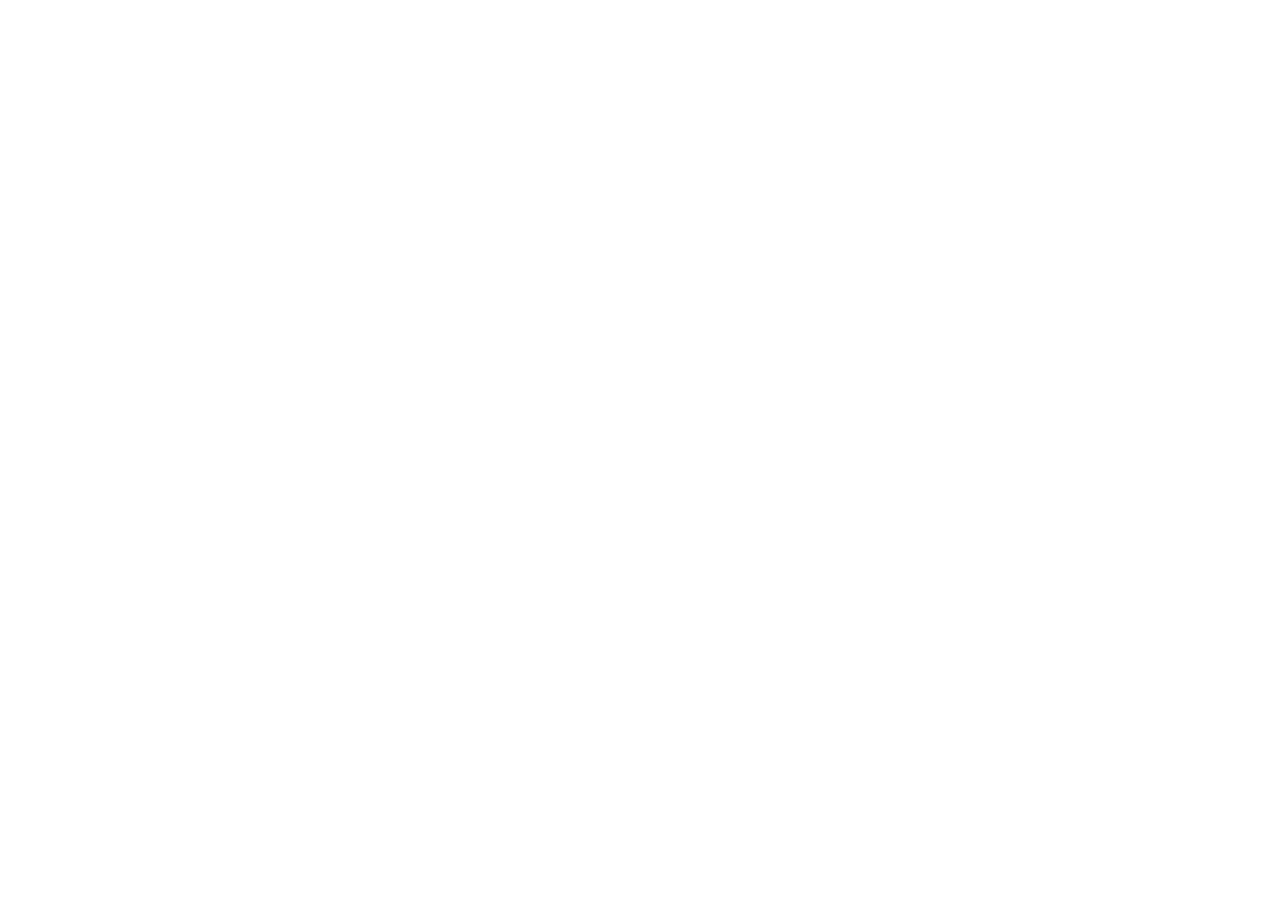
==== commit 8b736b02: "Merge remote-tracking branch 'origin/main'" ====
--- a/index.html
+++ b/index.html
@@ -5,394 +5,13 @@
     <link rel="icon" type="image/png" href="/smarty-msm/img/logo.png" />
     <meta name="viewport" content="width=device-width, initial-scale=1.0" />
     <title>SMARTY — ระบบบริหารนิติบุคคลอาคารชุด by msm</title>
-    <meta name="description" content="SMARTY ระบบบริหารนิติบุคคลอาคารชุดโดย msm — จ่ายค่าส่วนกลาง รับใบเสร็จออนไลน์ แจ้งเตือนพัสดุ จองงานช่าง ครบ จบ ในแอปเดียว" />
-    <meta property="og:title" content="SMARTY — ระบบบริหารนิติบุคคลอาคารชุด" />
-    <meta property="og:description" content="ยกระดับการอยู่อาศัยสู่ความสมาร์ทที่สมบูรณ์แบบ — งานนิติบุคคล การเงิน และบริการลูกบ้าน ครบ จบ ในแอปเดียว" />
     <link rel="preconnect" href="https://fonts.googleapis.com">
     <link rel="preconnect" href="https://fonts.gstatic.com" crossorigin>
     <link href="https://fonts.googleapis.com/css2?family=IBM+Plex+Sans+Thai:wght@400;500;600;700&family=IBM+Plex+Mono:wght@400;500&display=swap" rel="stylesheet">
-    <script type="module" crossorigin src="/smarty-msm/assets/index-hero-only.js"></script>
+    <script type="module" crossorigin src="/smarty-msm/assets/index-9aNYj2SZ.js"></script>
     <link rel="stylesheet" crossorigin href="/smarty-msm/assets/index-CQp2J6RA.css">
-    <link rel="stylesheet" href="./assets/expo-body.css">
   </head>
   <body>
     <div id="root"></div>
-    <div id="expo-content">
-
-<!-- ================= Trust ledger ================= -->
-<section id="trust" class="trust-ledger" aria-labelledby="trust-title">
-  <div class="container">
-    <div class="trust-heading reveal">
-      <p class="section-kicker">การใช้งานจริง</p>
-      <h2 id="trust-title" class="display-md">ความมั่นใจที่วัดได้จากการใช้งาน</h2>
-    </div>
-    <div class="trust-grid">
-      <div class="trust-stat reveal"><strong class="trust-value count-up" data-count="1000">0+</strong><span>ดาวน์โหลดแอป</span></div>
-      <div class="trust-stat reveal"><strong class="trust-value count-up" data-count="12000">0+</strong><span>ยูนิตที่ดูแล</span></div>
-      <div class="trust-stat reveal"><strong class="trust-value count-up" data-count="50">0+</strong><span>โครงการที่ใช้งาน</span></div>
-      <div class="trust-stat reveal"><strong class="trust-value">24/7</strong><span>เข้าถึงบริการ</span></div>
-    </div>
-    <p class="mock-disclosure reveal">ตัวเลขโครงการและยูนิตเป็นข้อมูลตัวอย่างสำหรับงานออกแบบ กรุณาเปลี่ยนเป็นข้อมูลจริงก่อนเผยแพร่</p>
-  </div>
-</section>
-
-<!-- ================= Check strip ================= -->
-<div class="check-strip">
-  <div class="container strip-inner">
-    <span class="check-item"><svg width="16" height="16" viewBox="0 0 20 20" fill="none" aria-hidden="true"><circle cx="10" cy="10" r="9" stroke="#16a34a" stroke-width="1.5"/><path d="M6 10.2l2.6 2.6L14 7.4" stroke="#16a34a" stroke-width="1.8" stroke-linecap="round" stroke-linejoin="round"/></svg>เช็กค่าส่วนกลางได้ทันใจ</span>
-    <span class="check-item"><svg width="16" height="16" viewBox="0 0 20 20" fill="none" aria-hidden="true"><circle cx="10" cy="10" r="9" stroke="#16a34a" stroke-width="1.5"/><path d="M6 10.2l2.6 2.6L14 7.4" stroke="#16a34a" stroke-width="1.8" stroke-linecap="round" stroke-linejoin="round"/></svg>จ่ายออนไลน์ได้ทุกที่ ทุกเวลา</span>
-    <span class="check-item"><svg width="16" height="16" viewBox="0 0 20 20" fill="none" aria-hidden="true"><circle cx="10" cy="10" r="9" stroke="#16a34a" stroke-width="1.5"/><path d="M6 10.2l2.6 2.6L14 7.4" stroke="#16a34a" stroke-width="1.8" stroke-linecap="round" stroke-linejoin="round"/></svg>รับใบเสร็จออนไลน์ได้ทันที</span>
-    <span class="check-item"><svg width="16" height="16" viewBox="0 0 20 20" fill="none" aria-hidden="true"><circle cx="10" cy="10" r="9" stroke="#16a34a" stroke-width="1.5"/><path d="M6 10.2l2.6 2.6L14 7.4" stroke="#16a34a" stroke-width="1.8" stroke-linecap="round" stroke-linejoin="round"/></svg>แจ้งเตือนทันทีเมื่อพัสดุมาถึง</span>
-    <span class="check-item"><svg width="16" height="16" viewBox="0 0 20 20" fill="none" aria-hidden="true"><circle cx="10" cy="10" r="9" stroke="#16a34a" stroke-width="1.5"/><path d="M6 10.2l2.6 2.6L14 7.4" stroke="#16a34a" stroke-width="1.8" stroke-linecap="round" stroke-linejoin="round"/></svg>ครบเครื่องเรื่องช่าง นัดง่ายในไม่กี่คลิก</span>
-  </div>
-</div>
-
-<!-- ================= Features ================= -->
-<section id="features" class="section">
-  <div class="container">
-    <div class="section-head">
-      <p class="section-kicker reveal">ฟีเจอร์</p>
-      <h2 class="display-lg reveal">ครบทุกงานนิติบุคคล ในระบบเดียว</h2>
-      <p class="reveal">ฝั่งสำนักงานนิติได้เครื่องมือทำงาน ฝั่งลูกบ้านได้แอปที่ใช้ง่าย — ข้อมูลเดียวกัน อัปเดตพร้อมกัน</p>
-    </div>
-    <div class="feature-grid">
-      <div class="f-card dark reveal">
-        <div class="f-icon"><svg width="18" height="18" viewBox="0 0 24 24" fill="none" aria-hidden="true"><path d="M4 7h16v10H4V7z" stroke="currentColor" stroke-width="1.6"/><path d="M4 10h16M8 14h4" stroke="currentColor" stroke-width="1.6" stroke-linecap="round"/></svg></div>
-        <h3>One Stop Payment</h3>
-        <p>แจ้งยอด รับชำระ และออกใบเสร็จออนไลน์ทันที รองรับ Payment Gateway หลายรูปแบบ ทั้ง QR พร้อมเพย์ บัตร และ Mobile Banking</p>
-      </div>
-      <div class="f-card dark reveal">
-        <div class="f-icon"><svg width="18" height="18" viewBox="0 0 24 24" fill="none" aria-hidden="true"><rect x="3" y="4" width="18" height="16" rx="2" stroke="currentColor" stroke-width="1.6"/><path d="M8 15l3-3 2 2 3-4" stroke="currentColor" stroke-width="1.6" stroke-linecap="round" stroke-linejoin="round"/></svg></div>
-        <h3>Dashboard กรรมการ</h3>
-        <p>ติดตามอัตราจัดเก็บค่าส่วนกลาง ค้างชำระ และรายรับแบบ Real-Time ไม่ต้องรอรายงานสิ้นเดือน</p>
-      </div>
-      <div class="f-card reveal">
-        <div class="f-icon"><svg width="18" height="18" viewBox="0 0 24 24" fill="none" aria-hidden="true"><path d="M4 8l8-4 8 4v8l-8 4-8-4V8z" stroke="currentColor" stroke-width="1.6" stroke-linejoin="round"/><path d="M4 8l8 4 8-4M12 12v8" stroke="currentColor" stroke-width="1.6" stroke-linejoin="round"/></svg></div>
-        <h3>พัสดุ</h3>
-        <p>พัสดุมาเมื่อไหร่แจ้งเตือนทันที รับของด้วยการสแกน QR Code ไม่ต้องใช้เอกสารหรือใบรับอีกต่อไป</p>
-      </div>
-      <div class="f-card reveal">
-        <div class="f-icon"><svg width="18" height="18" viewBox="0 0 24 24" fill="none" aria-hidden="true"><path d="M14.5 6.5a4 4 0 00-5.4 5L4 16.6V20h3.4l5.1-5.1a4 4 0 005-5.4l-2.6 2.6-2.4-.6-.6-2.4 2.6-2.6z" stroke="currentColor" stroke-width="1.6" stroke-linejoin="round"/></svg></div>
-        <h3>บริการงานช่าง</h3>
-        <p>ช่างดี มีมาตรฐาน จองคิวง่ายแค่ไม่กี่คลิก ติดตามสถานะงานซ่อมได้จนจบงาน</p>
-      </div>
-      <div class="f-card reveal">
-        <div class="f-icon"><svg width="18" height="18" viewBox="0 0 24 24" fill="none" aria-hidden="true"><path d="M4 10v4h3l7 4V6l-7 4H4z" stroke="currentColor" stroke-width="1.6" stroke-linejoin="round"/><path d="M17 9a4.5 4.5 0 010 6" stroke="currentColor" stroke-width="1.6" stroke-linecap="round"/></svg></div>
-        <h3>ข่าวสารประชาสัมพันธ์</h3>
-        <p>ประกาศจากนิติถึงลูกบ้านทุกคนแบบเรียลไทม์ ข่าวสำคัญไม่ตกหล่น</p>
-      </div>
-      <div class="f-card reveal">
-        <div class="f-icon"><svg width="18" height="18" viewBox="0 0 24 24" fill="none" aria-hidden="true"><rect x="3" y="5" width="18" height="14" rx="2.5" stroke="currentColor" stroke-width="1.6"/><path d="M3 10h18M7 15h4" stroke="currentColor" stroke-width="1.6" stroke-linecap="round"/></svg></div>
-        <h3>Visitor</h3>
-        <p>จัดการผู้มาเยี่ยมได้สะดวกและปลอดภัย ต้อนรับแขกได้โดยไม่ต้องใช้ตราประทับ</p>
-      </div>
-    </div>
-  </div>
-</section>
-
-<!-- ================= Payment / ledger ================= -->
-<section id="payment" class="section" style="padding-top: 0;">
-  <div class="container split">
-    <div class="copy reveal">
-      <p class="section-kicker">การเงินนิติบุคคล</p>
-      <h2 class="display-lg">โปร่งใส ตรวจสอบได้<br>ทุกบาทของค่าส่วนกลาง</h2>
-      <p>ระบบชำระเงินแบบ One Stop Service — ลูกบ้านจ่ายจบในแอป นิติเห็นยอดเข้าแบบเรียลไทม์ พร้อมเอกสารครบ</p>
-      <ul class="plain">
-        <li><svg width="16" height="16" viewBox="0 0 20 20" fill="none" aria-hidden="true"><circle cx="10" cy="10" r="9" stroke="#16a34a" stroke-width="1.5"/><path d="M6 10.2l2.6 2.6L14 7.4" stroke="#16a34a" stroke-width="1.8" stroke-linecap="round" stroke-linejoin="round"/></svg><span><b>API Cross Bank</b> ตัดยอดตรงจากธนาคาร ลดขั้นตอนกระทบยอด ลดงาน manual</span></li>
-        <li><svg width="16" height="16" viewBox="0 0 20 20" fill="none" aria-hidden="true"><circle cx="10" cy="10" r="9" stroke="#16a34a" stroke-width="1.5"/><path d="M6 10.2l2.6 2.6L14 7.4" stroke="#16a34a" stroke-width="1.8" stroke-linecap="round" stroke-linejoin="round"/></svg><span><b>ใบเสร็จออนไลน์</b> ออกให้อัตโนมัติทันทีที่ยอดเข้า ดาวน์โหลด PDF ได้จากแอป</span></li>
-        <li><svg width="16" height="16" viewBox="0 0 20 20" fill="none" aria-hidden="true"><circle cx="10" cy="10" r="9" stroke="#16a34a" stroke-width="1.5"/><path d="M6 10.2l2.6 2.6L14 7.4" stroke="#16a34a" stroke-width="1.8" stroke-linecap="round" stroke-linejoin="round"/></svg><span><b>ใบปลอดหนี้ออนไลน์</b> ลูกบ้านยื่นขอผ่านแอป ลดงานเอกสารทั้งสองฝั่ง</span></li>
-      </ul>
-      <a href="#contact" class="text-link">คุยกับทีมงานเรื่องการวางระบบการเงิน →</a>
-    </div>
-    <div class="reveal">
-      <div class="ledger" role="img" aria-label="ตัวอย่างรายการชำระค่าส่วนกลางในระบบ">
-        <div class="ledger-head">
-          <div class="win-dots"><span></span><span></span><span></span></div>
-          <span class="ledger-title">smarty · billing/2569-07</span>
-        </div>
-        <table>
-          <tr><td class="lg-label">A-1204 · ค่าส่วนกลาง ก.ค.</td><td>4,850.00</td></tr>
-          <tr><td class="lg-label">A-1204 · ค่าน้ำ</td><td>312.50</td></tr>
-          <tr><td class="lg-label">ช่องทาง</td><td>QR PromptPay</td></tr>
-          <tr><td class="lg-label">ใบเสร็จ RC-2569-07-1188</td><td class="lg-ok">✓ ออกแล้ว</td></tr>
-          <tr><td class="lg-label">กระทบยอดธนาคาร</td><td class="lg-ok">✓ ตรงกัน</td></tr>
-          <tr class="lg-total"><td>ยอดรวมรับชำระ</td><td>฿5,162.50</td></tr>
-        </table>
-      </div>
-    </div>
-  </div>
-</section>
-
-<!-- ================= Ecosystem (real campaign image) ================= -->
-<section id="ecosystem" class="section" style="padding-top: 0;">
-  <div class="container">
-    <div class="section-head">
-      <p class="section-kicker reveal">ครอบครัว SMARTY</p>
-      <h2 class="display-lg reveal">สองแอป หนึ่งระบบ ดูแลทั้งการอยู่อาศัยและการเงิน</h2>
-      <p class="reveal"><b style="color: var(--ink); font-weight: 600;">SMART LIVING</b> สำหรับลูกบ้านและงานบริการ · <b style="color: var(--ink); font-weight: 600;">SMART FINANCE</b> สำหรับการเงินนิติบุคคล — เชื่อมข้อมูลถึงกันทั้งหมด</p>
-    </div>
-    <figure class="img-frame reveal">
-      <img src="img/web-01-min.jpg" alt="แคมเปญ SMARTY x2 — แอป SMART LIVING และ SMART FINANCE by msm" loading="lazy">
-      <figcaption class="frame-caption">
-        <span><b>SMARTY ×2</b> — แอปคู่ใจลูกบ้าน เหมาะกับทุกไลฟ์สไตล์</span>
-        <span class="caption-upper">ภาพจากแคมเปญจริง</span>
-      </figcaption>
-    </figure>
-  </div>
-</section>
-
-<!-- ================= Workflow (real pre-registration image) ================= -->
-<section id="start" class="section" style="padding-top: 0;">
-  <div class="container workflow">
-    <div class="reveal">
-      <p class="section-kicker">เริ่มใช้งาน</p>
-      <h2 class="display-lg" style="margin-bottom: 32px;">ขึ้นระบบโครงการของคุณ<br>ใน 3 ขั้นตอน</h2>
-      <div class="steps">
-        <div class="step reveal">
-          <span class="step-num">01</span>
-          <div>
-            <h3>นัดเดโมกับทีมงาน</h3>
-            <p>ดูระบบจริง ประเมินความต้องการของโครงการ ไม่มีค่าใช้จ่าย</p>
-          </div>
-        </div>
-        <div class="step reveal">
-          <span class="step-num">02</span>
-          <div>
-            <h3>ตั้งค่าข้อมูลโครงการ</h3>
-            <p>ทีมงานช่วยนำเข้าข้อมูลห้องชุด เจ้าของร่วม และรอบบิลให้ทั้งหมด</p>
-          </div>
-        </div>
-        <div class="step reveal">
-          <span class="step-num">03</span>
-          <div>
-            <h3>ลูกบ้านลงทะเบียนล่วงหน้า</h3>
-            <p>Pre-Registration ด้วยเบอร์โทรและ OTP — พร้อมใช้ตั้งแต่วันเปิดระบบ</p>
-          </div>
-        </div>
-      </div>
-    </div>
-    <figure class="img-frame reveal">
-      <img src="img/pre_registration_img-min.jpg" alt="ขั้นตอนลงทะเบียนล่วงหน้า Pre Registration ของแอป SMARTY" loading="lazy">
-      <figcaption class="frame-caption">
-        <span><b>Pre-Registration</b> — ลงทะเบียนด้วยเบอร์โทร ยืนยันด้วย OTP</span>
-        <span class="caption-upper">หน้าจอจริงจากระบบ</span>
-      </figcaption>
-    </figure>
-  </div>
-</section>
-
-<!-- ================= Testimonials ================= -->
-<section id="testimonials" class="section testimonial-section">
-  <div class="container">
-    <div class="section-head">
-      <p class="section-kicker reveal">ประสบการณ์ใช้งาน</p>
-      <h2 class="display-lg reveal">เสียงจากผู้ใช้งาน</h2>
-      <p class="reveal">ตัวอย่างรูปแบบคำรีวิวสำหรับนำเสนอประสบการณ์ของลูกบ้านและทีมบริหารโครงการ</p>
-    </div>
-    <div class="testimonial-grid">
-      <article class="testimonial-card reveal">
-        <div class="testimonial-top">
-          <span class="testimonial-audience">สำหรับลูกบ้าน</span>
-          <span class="mock-badge">ข้อความตัวอย่าง (Mockup)</span>
-        </div>
-        <blockquote class="testimonial-quote">เช็กยอดค่าส่วนกลางและดาวน์โหลดใบเสร็จได้เอง ไม่ต้องโทรตามสำนักงานเหมือนเมื่อก่อน</blockquote>
-        <p class="testimonial-attribution">ตัวอย่างผู้ใช้งาน · ลูกบ้านโครงการในเครือ msm</p>
-      </article>
-      <article class="testimonial-card reveal">
-        <div class="testimonial-top">
-          <span class="testimonial-audience">สำหรับนิติบุคคล</span>
-          <span class="mock-badge">ข้อความตัวอย่าง (Mockup)</span>
-        </div>
-        <blockquote class="testimonial-quote">ทีมงานเห็นยอดชำระและรายการค้างได้ในหน้าจอเดียว ช่วยลดเวลาตรวจสอบข้อมูลระหว่างวัน</blockquote>
-        <p class="testimonial-attribution">ตัวอย่างผู้ใช้งาน · ทีมสำนักงานนิติบุคคล</p>
-      </article>
-    </div>
-    <p class="testimonial-disclosure reveal">เปลี่ยนเป็นคำรีวิวที่ได้รับอนุญาตจากผู้ใช้งานจริงก่อนเผยแพร่</p>
-  </div>
-</section>
-
-<!-- ================= FAQ ================= -->
-<section id="faq" class="section faq-section">
-  <div class="container">
-    <div class="section-head">
-      <p class="section-kicker reveal">FAQ</p>
-      <h2 class="display-lg reveal">คำถามที่พบบ่อย</h2>
-      <p class="reveal">คำตอบสำหรับลูกบ้านและทีมสำนักงานนิติบุคคลก่อนเริ่มใช้งาน SMARTY</p>
-    </div>
-    <div class="faq-grid">
-      <div class="faq-group">
-        <h3>สำหรับลูกบ้าน</h3>
-        <div class="faq-list">
-          <details class="faq-item reveal">
-            <summary>ดาวน์โหลดและเริ่มใช้งาน SMARTY ได้อย่างไร?</summary>
-            <p>ดาวน์โหลดแอปจาก App Store, Google Play หรือ AppGallery แล้วลงทะเบียนด้วยเบอร์โทรศัพท์ที่แจ้งไว้กับนิติบุคคล จากนั้นยืนยันตัวตนด้วย OTP</p>
-          </details>
-          <details class="faq-item reveal">
-            <summary>ลูกบ้านต้องเสียค่าใช้บริการแอปหรือไม่?</summary>
-            <p>ลูกบ้านสามารถดาวน์โหลดและใช้งานฟีเจอร์พื้นฐานของ SMARTY ได้ฟรี โดยรายละเอียดบริการขึ้นอยู่กับระบบที่แต่ละโครงการเปิดใช้งาน</p>
-          </details>
-          <details class="faq-item reveal">
-            <summary>ชำระค่าส่วนกลางผ่านช่องทางใดได้บ้าง?</summary>
-            <p>ชำระผ่านช่องทางที่โครงการรองรับ เช่น QR พร้อมเพย์ บัตร หรือ Mobile Banking และรับใบเสร็จออนไลน์ได้หลังยอดชำระสำเร็จ</p>
-          </details>
-          <details class="faq-item reveal">
-            <summary>หากเปลี่ยนเบอร์โทรศัพท์หรือเข้าใช้งานไม่ได้ต้องทำอย่างไร?</summary>
-            <p>ติดต่อสำนักงานนิติบุคคลของโครงการเพื่อตรวจสอบและอัปเดตข้อมูลผู้ใช้งานก่อนลงทะเบียนหรือเข้าสู่ระบบอีกครั้ง</p>
-          </details>
-        </div>
-      </div>
-      <div class="faq-group">
-        <h3>สำหรับนิติบุคคล</h3>
-        <div class="faq-list">
-          <details class="faq-item reveal">
-            <summary>SMARTY ช่วยลดงานของสำนักงานนิติบุคคลอย่างไร?</summary>
-            <p>ระบบรวมงานเรียกเก็บเงิน ออกใบเสร็จ แจ้งพัสดุ ข่าวสาร งานช่าง และข้อมูลลูกบ้านไว้ในที่เดียว ลดงานเอกสารและการบันทึกข้อมูลซ้ำ</p>
-          </details>
-          <details class="faq-item reveal">
-            <summary>สามารถนำเข้าข้อมูลโครงการเดิมได้หรือไม่?</summary>
-            <p>ได้ ทีมงานช่วยวางแผนและนำเข้าข้อมูลห้องชุด เจ้าของร่วม และรอบบิลตามขอบเขตที่ตกลงก่อนเปิดใช้งานจริง</p>
-          </details>
-          <details class="faq-item reveal">
-            <summary>ระบบรองรับการตรวจสอบยอดชำระและรายงานหรือไม่?</summary>
-            <p>รองรับการติดตามยอดชำระ ค้างชำระ และรายรับแบบเรียลไทม์ พร้อมข้อมูลสำหรับตรวจสอบและกระทบยอดตามบริการที่โครงการเลือกใช้</p>
-          </details>
-          <details class="faq-item reveal">
-            <summary>ใช้เวลาขึ้นระบบนานเท่าไร?</summary>
-            <p>ระยะเวลาขึ้นอยู่กับจำนวนยูนิต ความพร้อมของข้อมูล และฟีเจอร์ที่เลือกใช้ ทีมงานจะประเมินแผนงานหลังรับรายละเอียดโครงการ</p>
-          </details>
-        </div>
-      </div>
-    </div>
-  </div>
-</section>
-
-<!-- ================= Download band ================= -->
-<section id="download" class="section dl-band">
-  <div class="container">
-    <p class="section-kicker reveal">Smarty Application</p>
-    <h2 class="display-lg reveal">โหลดได้แล้ววันนี้ ฝั่งลูกบ้านใช้งานฟรี</h2>
-    <div class="store-row reveal">
-      <a class="store-btn reveal" href="https://apps.apple.com/th/app/smarty/id6471044886">
-        <svg width="20" height="20" viewBox="0 0 24 24" fill="#fff" aria-hidden="true"><path d="M16.6 12.9c0-2.3 1.9-3.4 2-3.5-1.1-1.6-2.8-1.8-3.4-1.8-1.4-.1-2.8.8-3.5.8-.7 0-1.9-.8-3.1-.8-1.6 0-3.1.9-3.9 2.4-1.7 2.9-.4 7.2 1.2 9.5.8 1.1 1.7 2.4 2.9 2.4 1.2 0 1.6-.8 3.1-.8 1.5 0 1.8.8 3.1.8 1.3 0 2.1-1.2 2.9-2.3.9-1.3 1.3-2.6 1.3-2.7-.1 0-2.6-1-2.6-4zM14.2 5.2c.7-.8 1.1-1.9 1-3-1 0-2.1.7-2.8 1.5-.6.7-1.2 1.9-1 3 1.1.1 2.2-.6 2.8-1.5z"/></svg>
-        <span><span class="s-top">Download on the</span><br><span class="s-name">App Store</span></span>
-      </a>
-      <a class="store-btn reveal" href="https://play.google.com/store/apps/details?id=com.hrim.smarty">
-        <svg width="18" height="20" viewBox="0 0 24 24" fill="none" aria-hidden="true"><path d="M4 3.5v17l9.5-8.5L4 3.5z" fill="#fff"/><path d="M13.5 12L16 9.8l3.5 1.9c.7.4.7 1.2 0 1.6L16 15.2 13.5 12z" fill="#fff" opacity="0.8"/></svg>
-        <span><span class="s-top">GET IT ON</span><br><span class="s-name">Google Play</span></span>
-      </a>
-      <a class="store-btn reveal" href="#">
-        <svg width="18" height="18" viewBox="0 0 24 24" fill="none" aria-hidden="true"><rect x="3" y="3" width="18" height="18" rx="5" stroke="#fff" stroke-width="1.6"/><path d="M8.5 8.5a3.5 3.5 0 007 0" stroke="#fff" stroke-width="1.6" stroke-linecap="round"/></svg>
-        <span><span class="s-top">GET IT ON</span><br><span class="s-name">AppGallery</span></span>
-      </a>
-    </div>
-    <div class="dl-meta reveal">
-      <span class="badge">รองรับ iOS · Android · HUAWEI</span>
-    </div>
-  </div>
-</section>
-
-<!-- ================= CTA band ================= -->
-<section id="contact" class="section cta-band">
-  <div class="container">
-    <div class="contact-panel reveal">
-      <div class="contact-copy">
-        <p class="section-kicker">ติดต่อทีม SMARTY</p>
-        <h2 class="display-lg">ให้ทีมงานช่วยวางระบบที่เหมาะกับโครงการของคุณ</h2>
-        <p>ส่งรายละเอียดเบื้องต้นเพื่อให้ฝ่ายขายช่วยประเมินรูปแบบการใช้งานและนัดสาธิตระบบ ไม่มีค่าใช้จ่าย</p>
-        <a href="tel:029805500" class="phone-pill" aria-label="โทร 02-980-5500">
-          <svg width="24" height="24" viewBox="0 0 24 24" fill="none" aria-hidden="true"><path d="M6.6 3.8l2.2-.7c.7-.2 1.4.1 1.7.8l1.1 2.8c.2.6.1 1.2-.4 1.6L9.8 9.6a14 14 0 004.6 4.6l1.3-1.4c.4-.4 1.1-.6 1.6-.4l2.8 1.1c.7.3 1 1 .8 1.7l-.7 2.2c-.2.8-1 1.4-1.8 1.4C11.1 18.8 5.2 12.9 5.2 5.6c0-.8.6-1.6 1.4-1.8z" fill="currentColor"/></svg>
-          <span>02-980-5500</span>
-        </a>
-        <p class="contact-hours">ทีมฝ่ายขายติดต่อกลับในเวลาทำการ</p>
-      </div>
-      <div class="callback-shell">
-        <form id="callback-form" class="callback-form" novalidate>
-          <div class="form-row">
-            <div class="form-field">
-              <label for="callback-first-name">ชื่อ</label>
-              <input id="callback-first-name" name="firstName" type="text" autocomplete="given-name" placeholder="ชื่อ" required aria-describedby="callback-first-name-error">
-              <span id="callback-first-name-error" class="field-error" aria-live="polite"></span>
-            </div>
-            <div class="form-field">
-              <label for="callback-last-name">นามสกุล</label>
-              <input id="callback-last-name" name="lastName" type="text" autocomplete="family-name" placeholder="นามสกุล" required aria-describedby="callback-last-name-error">
-              <span id="callback-last-name-error" class="field-error" aria-live="polite"></span>
-            </div>
-          </div>
-          <div class="form-field">
-            <label for="callback-phone">เบอร์โทรศัพท์</label>
-            <input id="callback-phone" name="phone" type="tel" autocomplete="tel" inputmode="tel" placeholder="08X-XXX-XXXX" required aria-describedby="callback-phone-error">
-            <span id="callback-phone-error" class="field-error" aria-live="polite"></span>
-          </div>
-          <div class="form-field">
-            <label for="callback-email">อีเมล</label>
-            <input id="callback-email" name="email" type="email" autocomplete="email" placeholder="name@example.com" required aria-describedby="callback-email-error">
-            <span id="callback-email-error" class="field-error" aria-live="polite"></span>
-          </div>
-          <div class="form-field">
-            <label for="callback-project">ชื่อโครงการ</label>
-            <input id="callback-project" name="project" type="text" autocomplete="organization" placeholder="ชื่อคอนโดหรือโครงการ" required aria-describedby="callback-project-error">
-            <span id="callback-project-error" class="field-error" aria-live="polite"></span>
-          </div>
-          <p class="form-local-note">แบบฟอร์มตัวอย่างนี้ยังไม่ส่งข้อมูลออกจากอุปกรณ์</p>
-          <button type="submit" class="btn btn-primary btn-lg callback-submit">ให้ฝ่ายขายติดต่อกลับ</button>
-        </form>
-        <div id="callback-success" class="callback-success" role="status" hidden>
-          <span class="callback-success-icon" aria-hidden="true">✓</span>
-          <h3>รับข้อมูลแล้ว</h3>
-          <p>ตัวอย่างการทำงาน: ข้อมูลยังไม่ได้ถูกส่ง ทีมฝ่ายขายจะติดต่อกลับเมื่อเชื่อมต่อระบบรับข้อมูลจริง</p>
-          <button id="callback-reset" type="button" class="btn btn-secondary">กรอกข้อมูลใหม่</button>
-        </div>
-      </div>
-    </div>
-  </div>
-</section>
-
-<!-- ================= Footer ================= -->
-<footer>
-  <div class="container">
-    <div class="footer-grid">
-      <div class="reveal">
-        <div class="footer-brand">
-          <img src="img/logo.png" alt="โลโก้ SMARTY">
-          <span>SMARTY</span>
-        </div>
-        <p class="body-sm">Simple · Secure · Smart<br>ระบบบริหารนิติบุคคลอาคารชุด โดย msm</p>
-      </div>
-      <div class="reveal">
-        <h4>ผลิตภัณฑ์</h4>
-        <ul>
-          <li><a href="#payment">One Stop Payment</a></li>
-          <li><a href="#features">Dashboard กรรมการ</a></li>
-          <li><a href="#ecosystem">SMART LIVING · FINANCE</a></li>
-        </ul>
-      </div>
-      <div class="reveal">
-        <h4>สำหรับผู้ใช้งาน</h4>
-        <ul>
-          <li><a href="#download">ดาวน์โหลดแอป</a></li>
-          <li><a href="#start">การลงทะเบียน</a></li>
-          <li><a href="#faq">คำถามที่พบบ่อย</a></li>
-          <li><a href="#testimonials">เสียงผู้ใช้งาน</a></li>
-          <li><a href="#contact">สำหรับนิติบุคคล</a></li>
-        </ul>
-      </div>
-      <div class="reveal">
-        <h4>บริษัท</h4>
-        <ul>
-          <li><a href="#contact">ติดต่อฝ่ายขาย</a></li>
-          <li><a href="tel:029805500">02-980-5500</a></li>
-        </ul>
-      </div>
-    </div>
-    <div class="footer-legal">
-      <span>© 2569 SMARTY by msm. สงวนลิขสิทธิ์</span>
-      <span>นโยบายความเป็นส่วนตัว · เงื่อนไขการใช้งาน</span>
-    </div>
-  </div>
-</footer>
-
-</div><!-- /expo-content -->
-    <script src="./assets/expo-body.js"></script>
   </body>
 </html>
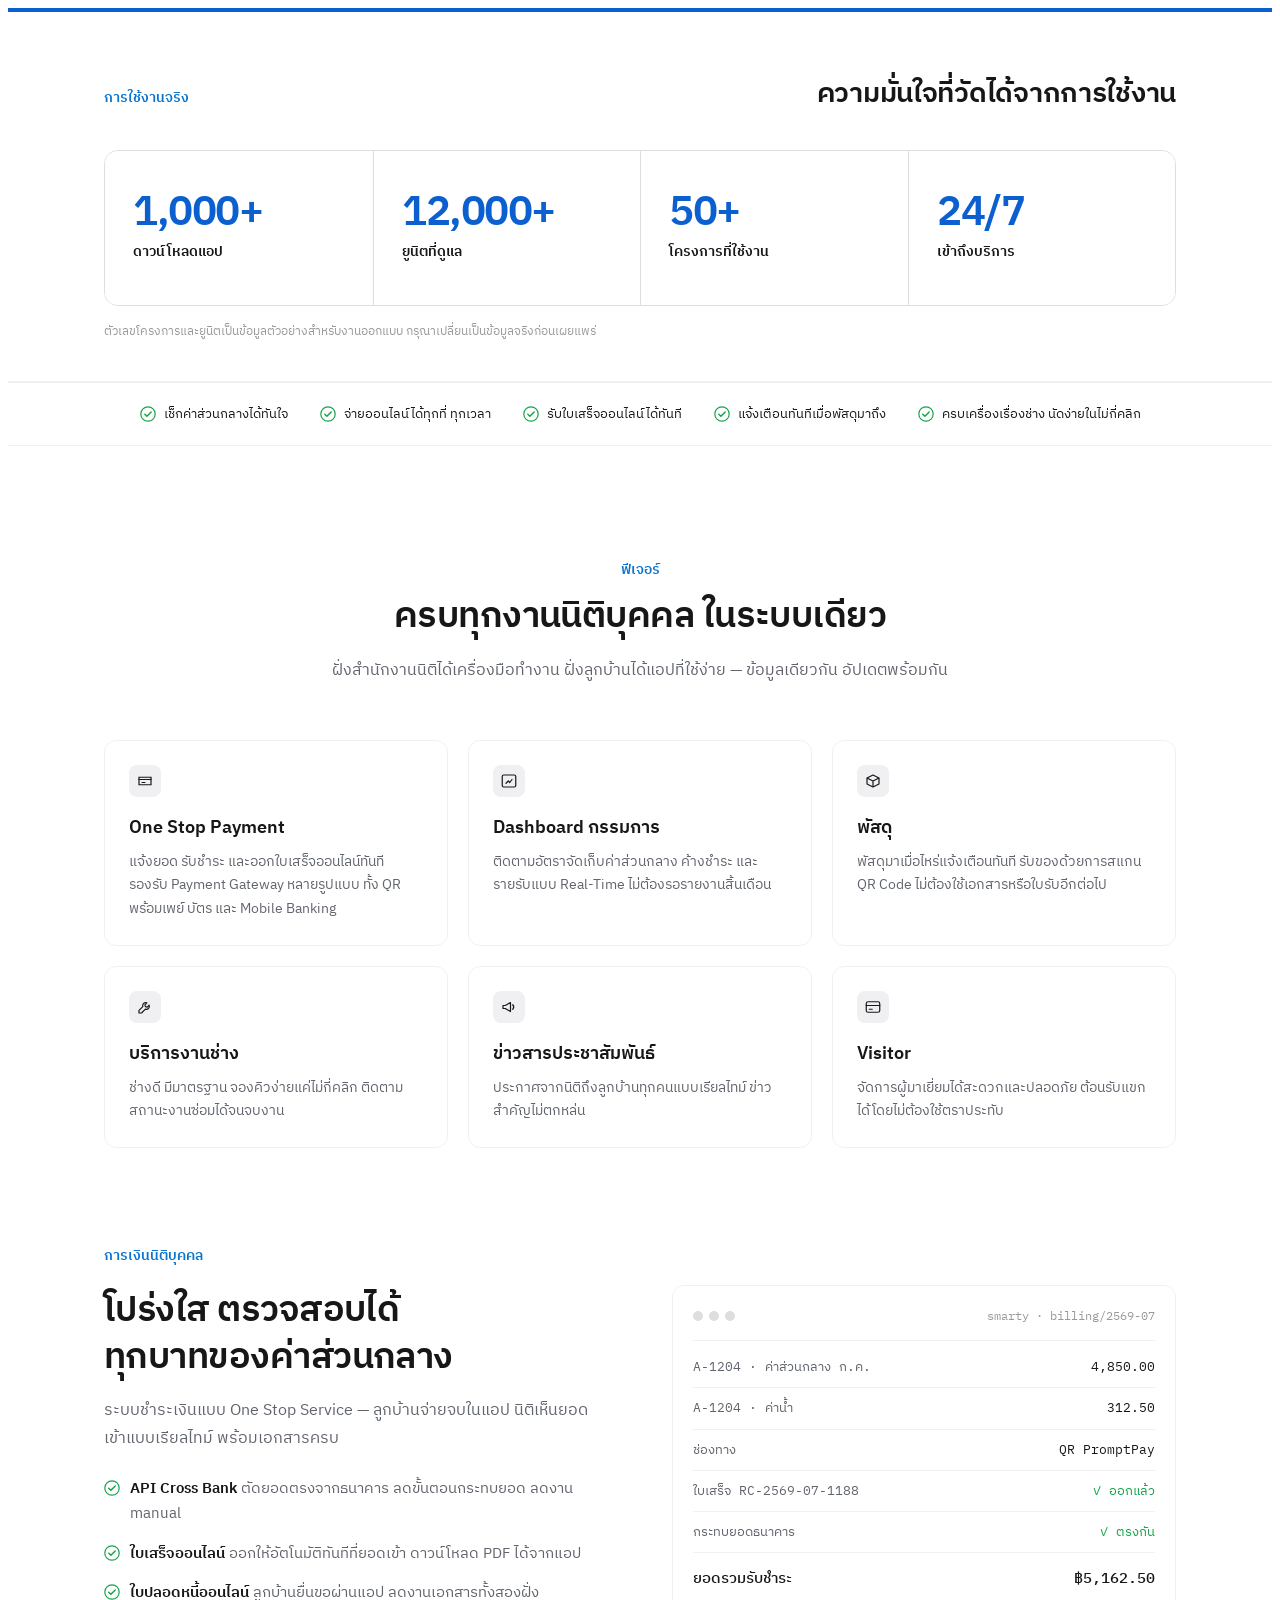
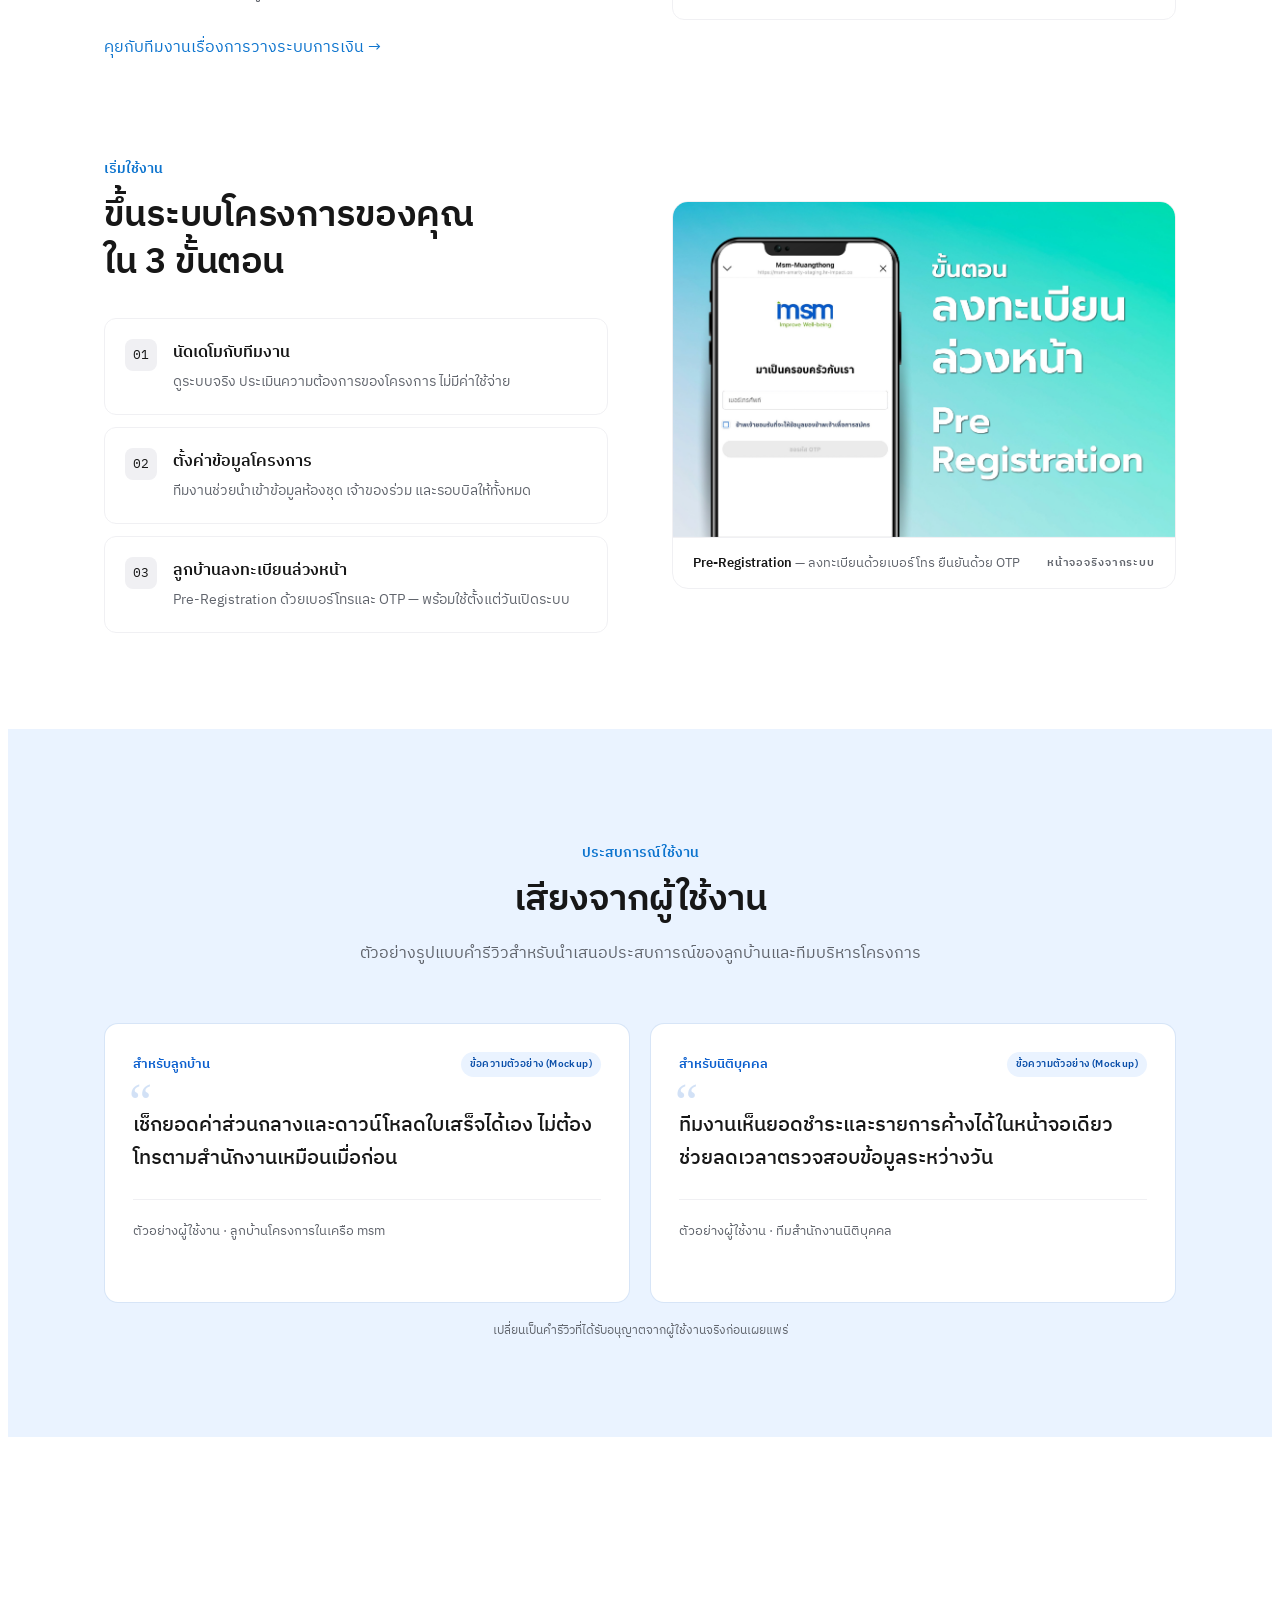
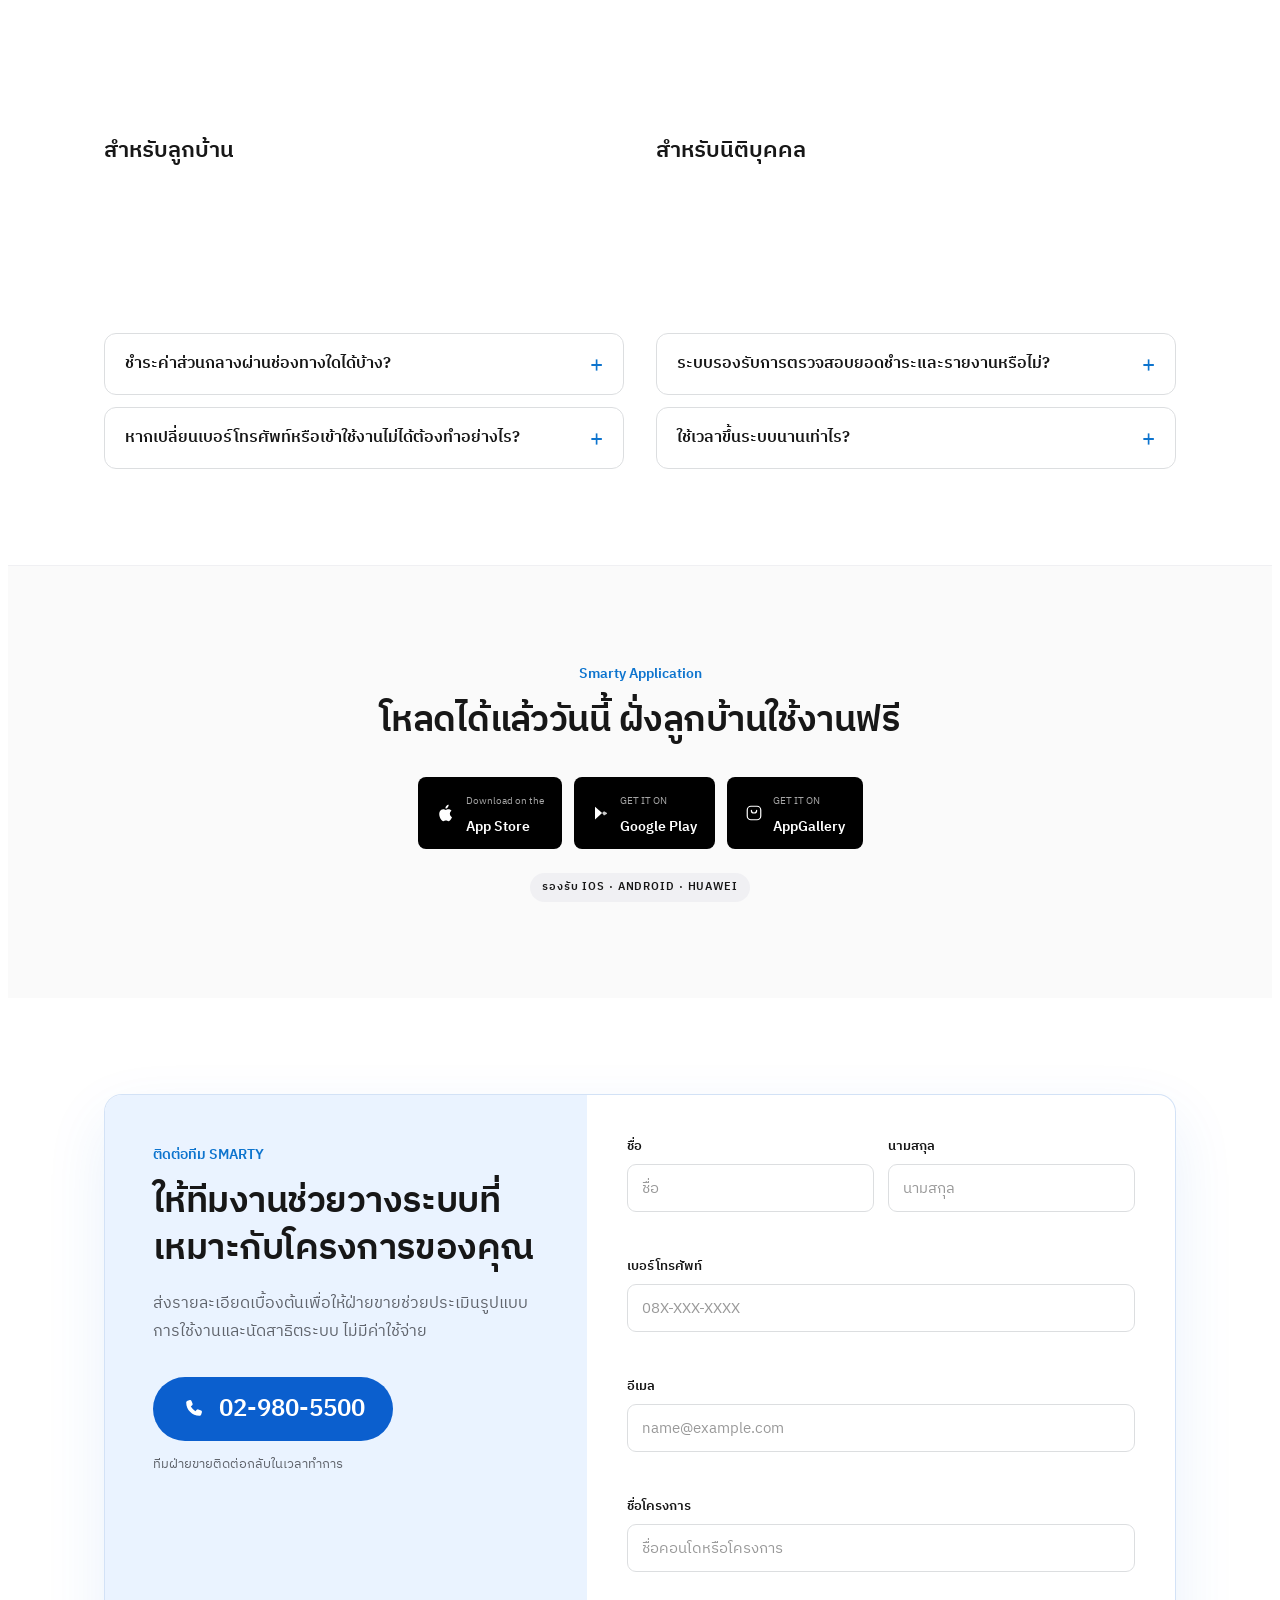
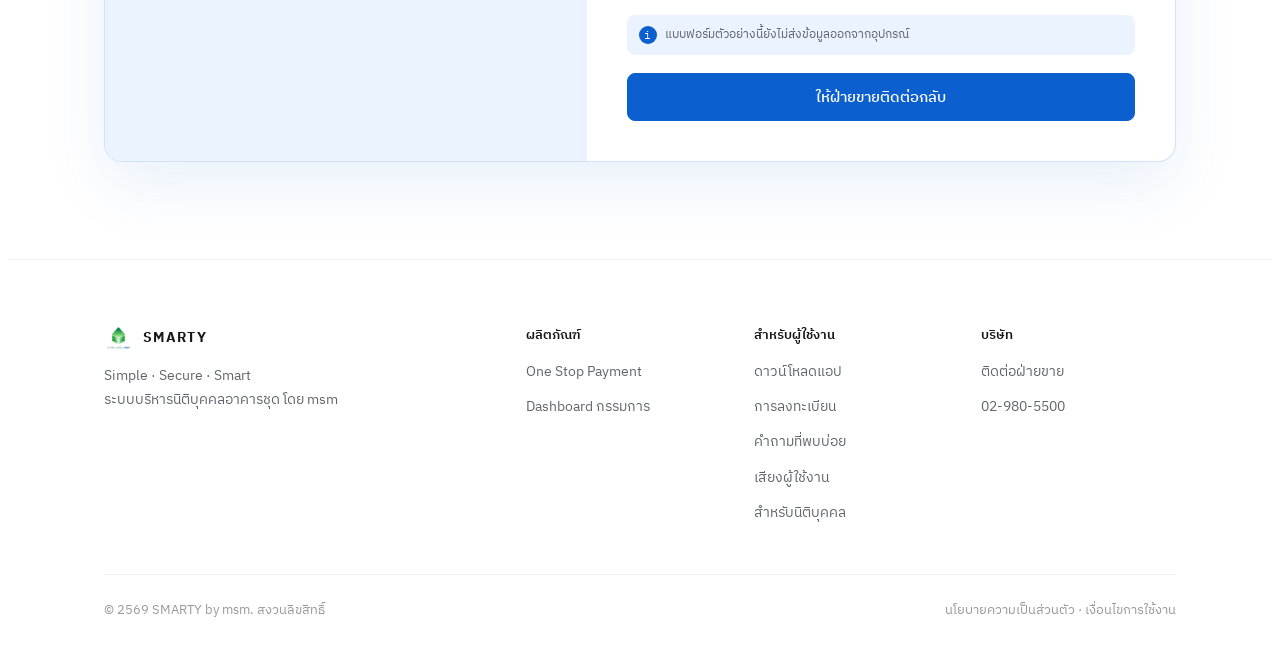
==== commit 2cca2c9a: "feat: refine SMARTY copy and scroll reveals" ====
--- a/index.html
+++ b/index.html
@@ -5,13 +5,375 @@
     <link rel="icon" type="image/png" href="/smarty-msm/img/logo.png" />
     <meta name="viewport" content="width=device-width, initial-scale=1.0" />
     <title>SMARTY — ระบบบริหารนิติบุคคลอาคารชุด by msm</title>
+    <meta name="description" content="SMARTY ระบบบริหารนิติบุคคลอาคารชุดโดย msm — จ่ายค่าส่วนกลาง รับใบเสร็จออนไลน์ แจ้งเตือนพัสดุ จองงานช่าง ครบ จบ ในแอปเดียว" />
+    <meta property="og:title" content="SMARTY — ระบบบริหารนิติบุคคลอาคารชุด" />
+    <meta property="og:description" content="ยกระดับการอยู่อาศัยสู่ความสมาร์ทที่สมบูรณ์แบบ — งานนิติบุคคล การเงิน และบริการลูกบ้าน ครบ จบ ในแอปเดียว" />
     <link rel="preconnect" href="https://fonts.googleapis.com">
     <link rel="preconnect" href="https://fonts.gstatic.com" crossorigin>
     <link href="https://fonts.googleapis.com/css2?family=IBM+Plex+Sans+Thai:wght@400;500;600;700&family=IBM+Plex+Mono:wght@400;500&display=swap" rel="stylesheet">
-    <script type="module" crossorigin src="/smarty-msm/assets/index-9aNYj2SZ.js"></script>
+    <script type="module" crossorigin src="/smarty-msm/assets/index-hero-only.js"></script>
     <link rel="stylesheet" crossorigin href="/smarty-msm/assets/index-CQp2J6RA.css">
+    <link rel="stylesheet" href="./assets/expo-body.css">
   </head>
   <body>
     <div id="root"></div>
+    <div id="expo-content">
+
+<!-- ================= Trust ledger ================= -->
+<section id="trust" class="trust-ledger section-reveal" aria-labelledby="trust-title">
+  <div class="container">
+    <div class="trust-heading reveal">
+      <p class="section-kicker">การใช้งานจริง</p>
+      <h2 id="trust-title" class="display-md">ความมั่นใจที่วัดได้จากการใช้งาน</h2>
+    </div>
+    <div class="trust-grid">
+      <div class="trust-stat reveal"><strong class="trust-value count-up" data-count="1000">0+</strong><span>ดาวน์โหลดแอป</span></div>
+      <div class="trust-stat reveal"><strong class="trust-value count-up" data-count="12000">0+</strong><span>ยูนิตที่ดูแล</span></div>
+      <div class="trust-stat reveal"><strong class="trust-value count-up" data-count="50">0+</strong><span>โครงการที่ใช้งาน</span></div>
+      <div class="trust-stat reveal"><strong class="trust-value">24/7</strong><span>เข้าถึงบริการ</span></div>
+    </div>
+    <p class="mock-disclosure reveal">ตัวเลขโครงการและยูนิตเป็นข้อมูลตัวอย่างสำหรับงานออกแบบ กรุณาเปลี่ยนเป็นข้อมูลจริงก่อนเผยแพร่</p>
+  </div>
+</section>
+
+<!-- ================= Check strip ================= -->
+<div class="check-strip">
+  <div class="container strip-inner">
+    <span class="check-item"><svg width="16" height="16" viewBox="0 0 20 20" fill="none" aria-hidden="true"><circle cx="10" cy="10" r="9" stroke="#16a34a" stroke-width="1.5"/><path d="M6 10.2l2.6 2.6L14 7.4" stroke="#16a34a" stroke-width="1.8" stroke-linecap="round" stroke-linejoin="round"/></svg>เช็กค่าส่วนกลางได้ทันใจ</span>
+    <span class="check-item"><svg width="16" height="16" viewBox="0 0 20 20" fill="none" aria-hidden="true"><circle cx="10" cy="10" r="9" stroke="#16a34a" stroke-width="1.5"/><path d="M6 10.2l2.6 2.6L14 7.4" stroke="#16a34a" stroke-width="1.8" stroke-linecap="round" stroke-linejoin="round"/></svg>จ่ายออนไลน์ได้ทุกที่ ทุกเวลา</span>
+    <span class="check-item"><svg width="16" height="16" viewBox="0 0 20 20" fill="none" aria-hidden="true"><circle cx="10" cy="10" r="9" stroke="#16a34a" stroke-width="1.5"/><path d="M6 10.2l2.6 2.6L14 7.4" stroke="#16a34a" stroke-width="1.8" stroke-linecap="round" stroke-linejoin="round"/></svg>รับใบเสร็จออนไลน์ได้ทันที</span>
+    <span class="check-item"><svg width="16" height="16" viewBox="0 0 20 20" fill="none" aria-hidden="true"><circle cx="10" cy="10" r="9" stroke="#16a34a" stroke-width="1.5"/><path d="M6 10.2l2.6 2.6L14 7.4" stroke="#16a34a" stroke-width="1.8" stroke-linecap="round" stroke-linejoin="round"/></svg>แจ้งเตือนทันทีเมื่อพัสดุมาถึง</span>
+    <span class="check-item"><svg width="16" height="16" viewBox="0 0 20 20" fill="none" aria-hidden="true"><circle cx="10" cy="10" r="9" stroke="#16a34a" stroke-width="1.5"/><path d="M6 10.2l2.6 2.6L14 7.4" stroke="#16a34a" stroke-width="1.8" stroke-linecap="round" stroke-linejoin="round"/></svg>ครบเครื่องเรื่องช่าง นัดง่ายในไม่กี่คลิก</span>
+  </div>
+</div>
+
+<!-- ================= Features ================= -->
+<section id="features" class="section section-reveal">
+  <div class="container">
+    <div class="section-head">
+      <p class="section-kicker reveal">ฟีเจอร์</p>
+      <h2 class="display-lg reveal">ครบทุกงานนิติบุคคล ในระบบเดียว</h2>
+      <p class="reveal">ฝั่งสำนักงานนิติได้เครื่องมือทำงาน ฝั่งลูกบ้านได้แอปที่ใช้ง่าย — ข้อมูลเดียวกัน อัปเดตพร้อมกัน</p>
+    </div>
+    <div class="feature-grid">
+      <div class="f-card dark reveal">
+        <div class="f-icon"><svg width="18" height="18" viewBox="0 0 24 24" fill="none" aria-hidden="true"><path d="M4 7h16v10H4V7z" stroke="currentColor" stroke-width="1.6"/><path d="M4 10h16M8 14h4" stroke="currentColor" stroke-width="1.6" stroke-linecap="round"/></svg></div>
+        <h3>One Stop Payment</h3>
+        <p>แจ้งยอด รับชำระ และออกใบเสร็จออนไลน์ทันที รองรับ Payment Gateway หลายรูปแบบ ทั้ง QR พร้อมเพย์ บัตร และ Mobile Banking</p>
+      </div>
+      <div class="f-card dark reveal">
+        <div class="f-icon"><svg width="18" height="18" viewBox="0 0 24 24" fill="none" aria-hidden="true"><rect x="3" y="4" width="18" height="16" rx="2" stroke="currentColor" stroke-width="1.6"/><path d="M8 15l3-3 2 2 3-4" stroke="currentColor" stroke-width="1.6" stroke-linecap="round" stroke-linejoin="round"/></svg></div>
+        <h3>Dashboard กรรมการ</h3>
+        <p>ติดตามอัตราจัดเก็บค่าส่วนกลาง ค้างชำระ และรายรับแบบ Real-Time ไม่ต้องรอรายงานสิ้นเดือน</p>
+      </div>
+      <div class="f-card reveal">
+        <div class="f-icon"><svg width="18" height="18" viewBox="0 0 24 24" fill="none" aria-hidden="true"><path d="M4 8l8-4 8 4v8l-8 4-8-4V8z" stroke="currentColor" stroke-width="1.6" stroke-linejoin="round"/><path d="M4 8l8 4 8-4M12 12v8" stroke="currentColor" stroke-width="1.6" stroke-linejoin="round"/></svg></div>
+        <h3>พัสดุ</h3>
+        <p>พัสดุมาเมื่อไหร่แจ้งเตือนทันที รับของด้วยการสแกน QR Code ไม่ต้องใช้เอกสารหรือใบรับอีกต่อไป</p>
+      </div>
+      <div class="f-card reveal">
+        <div class="f-icon"><svg width="18" height="18" viewBox="0 0 24 24" fill="none" aria-hidden="true"><path d="M14.5 6.5a4 4 0 00-5.4 5L4 16.6V20h3.4l5.1-5.1a4 4 0 005-5.4l-2.6 2.6-2.4-.6-.6-2.4 2.6-2.6z" stroke="currentColor" stroke-width="1.6" stroke-linejoin="round"/></svg></div>
+        <h3>บริการงานช่าง</h3>
+        <p>ช่างดี มีมาตรฐาน จองคิวง่ายแค่ไม่กี่คลิก ติดตามสถานะงานซ่อมได้จนจบงาน</p>
+      </div>
+      <div class="f-card reveal">
+        <div class="f-icon"><svg width="18" height="18" viewBox="0 0 24 24" fill="none" aria-hidden="true"><path d="M4 10v4h3l7 4V6l-7 4H4z" stroke="currentColor" stroke-width="1.6" stroke-linejoin="round"/><path d="M17 9a4.5 4.5 0 010 6" stroke="currentColor" stroke-width="1.6" stroke-linecap="round"/></svg></div>
+        <h3>ข่าวสารประชาสัมพันธ์</h3>
+        <p>ประกาศจากนิติถึงลูกบ้านทุกคนแบบเรียลไทม์ ข่าวสำคัญไม่ตกหล่น</p>
+      </div>
+      <div class="f-card reveal">
+        <div class="f-icon"><svg width="18" height="18" viewBox="0 0 24 24" fill="none" aria-hidden="true"><rect x="3" y="5" width="18" height="14" rx="2.5" stroke="currentColor" stroke-width="1.6"/><path d="M3 10h18M7 15h4" stroke="currentColor" stroke-width="1.6" stroke-linecap="round"/></svg></div>
+        <h3>Visitor</h3>
+        <p>จัดการผู้มาเยี่ยมได้สะดวกและปลอดภัย ต้อนรับแขกได้โดยไม่ต้องใช้ตราประทับ</p>
+      </div>
+    </div>
+  </div>
+</section>
+
+<!-- ================= Payment / ledger ================= -->
+<section id="payment" class="section section-reveal" style="padding-top: 0;">
+  <div class="container split">
+    <div class="copy reveal">
+      <p class="section-kicker">การเงินนิติบุคคล</p>
+      <h2 class="display-lg">โปร่งใส ตรวจสอบได้<br>ทุกบาทของค่าส่วนกลาง</h2>
+      <p>ระบบชำระเงินแบบ One Stop Service — ลูกบ้านจ่ายจบในแอป นิติเห็นยอดเข้าแบบเรียลไทม์ พร้อมเอกสารครบ</p>
+      <ul class="plain">
+        <li><svg width="16" height="16" viewBox="0 0 20 20" fill="none" aria-hidden="true"><circle cx="10" cy="10" r="9" stroke="#16a34a" stroke-width="1.5"/><path d="M6 10.2l2.6 2.6L14 7.4" stroke="#16a34a" stroke-width="1.8" stroke-linecap="round" stroke-linejoin="round"/></svg><span><b>API Cross Bank</b> ตัดยอดตรงจากธนาคาร ลดขั้นตอนกระทบยอด ลดงาน manual</span></li>
+        <li><svg width="16" height="16" viewBox="0 0 20 20" fill="none" aria-hidden="true"><circle cx="10" cy="10" r="9" stroke="#16a34a" stroke-width="1.5"/><path d="M6 10.2l2.6 2.6L14 7.4" stroke="#16a34a" stroke-width="1.8" stroke-linecap="round" stroke-linejoin="round"/></svg><span><b>ใบเสร็จออนไลน์</b> ออกให้อัตโนมัติทันทีที่ยอดเข้า ดาวน์โหลด PDF ได้จากแอป</span></li>
+        <li><svg width="16" height="16" viewBox="0 0 20 20" fill="none" aria-hidden="true"><circle cx="10" cy="10" r="9" stroke="#16a34a" stroke-width="1.5"/><path d="M6 10.2l2.6 2.6L14 7.4" stroke="#16a34a" stroke-width="1.8" stroke-linecap="round" stroke-linejoin="round"/></svg><span><b>ใบปลอดหนี้ออนไลน์</b> ลูกบ้านยื่นขอผ่านแอป ลดงานเอกสารทั้งสองฝั่ง</span></li>
+      </ul>
+      <a href="#contact" class="text-link">คุยกับทีมงานเรื่องการวางระบบการเงิน →</a>
+    </div>
+    <div class="reveal">
+      <div class="ledger" role="img" aria-label="ตัวอย่างรายการชำระค่าส่วนกลางในระบบ">
+        <div class="ledger-head">
+          <div class="win-dots"><span></span><span></span><span></span></div>
+          <span class="ledger-title">smarty · billing/2569-07</span>
+        </div>
+        <table>
+          <tr><td class="lg-label">A-1204 · ค่าส่วนกลาง ก.ค.</td><td>4,850.00</td></tr>
+          <tr><td class="lg-label">A-1204 · ค่าน้ำ</td><td>312.50</td></tr>
+          <tr><td class="lg-label">ช่องทาง</td><td>QR PromptPay</td></tr>
+          <tr><td class="lg-label">ใบเสร็จ RC-2569-07-1188</td><td class="lg-ok">✓ ออกแล้ว</td></tr>
+          <tr><td class="lg-label">กระทบยอดธนาคาร</td><td class="lg-ok">✓ ตรงกัน</td></tr>
+          <tr class="lg-total"><td>ยอดรวมรับชำระ</td><td>฿5,162.50</td></tr>
+        </table>
+      </div>
+    </div>
+  </div>
+</section>
+
+<!-- ================= Workflow (real pre-registration image) ================= -->
+<section id="start" class="section section-reveal" style="padding-top: 0;">
+  <div class="container workflow">
+    <div class="reveal">
+      <p class="section-kicker">เริ่มใช้งาน</p>
+      <h2 class="display-lg" style="margin-bottom: 32px;">ขึ้นระบบโครงการของคุณ<br>ใน 3 ขั้นตอน</h2>
+      <div class="steps">
+        <div class="step reveal">
+          <span class="step-num">01</span>
+          <div>
+            <h3>นัดเดโมกับทีมงาน</h3>
+            <p>ดูระบบจริง ประเมินความต้องการของโครงการ ไม่มีค่าใช้จ่าย</p>
+          </div>
+        </div>
+        <div class="step reveal">
+          <span class="step-num">02</span>
+          <div>
+            <h3>ตั้งค่าข้อมูลโครงการ</h3>
+            <p>ทีมงานช่วยนำเข้าข้อมูลห้องชุด เจ้าของร่วม และรอบบิลให้ทั้งหมด</p>
+          </div>
+        </div>
+        <div class="step reveal">
+          <span class="step-num">03</span>
+          <div>
+            <h3>ลูกบ้านลงทะเบียนล่วงหน้า</h3>
+            <p>Pre-Registration ด้วยเบอร์โทรและ OTP — พร้อมใช้ตั้งแต่วันเปิดระบบ</p>
+          </div>
+        </div>
+      </div>
+    </div>
+    <figure class="img-frame reveal">
+      <img src="img/pre_registration_img-min.jpg" alt="ขั้นตอนลงทะเบียนล่วงหน้า Pre Registration ของแอป SMARTY" loading="lazy">
+      <figcaption class="frame-caption">
+        <span><b>Pre-Registration</b> — ลงทะเบียนด้วยเบอร์โทร ยืนยันด้วย OTP</span>
+        <span class="caption-upper">หน้าจอจริงจากระบบ</span>
+      </figcaption>
+    </figure>
+  </div>
+</section>
+
+<!-- ================= Testimonials ================= -->
+<section id="testimonials" class="section testimonial-section section-reveal">
+  <div class="container">
+    <div class="section-head">
+      <p class="section-kicker reveal">ประสบการณ์ใช้งาน</p>
+      <h2 class="display-lg reveal">เสียงจากผู้ใช้งาน</h2>
+      <p class="reveal">ตัวอย่างรูปแบบคำรีวิวสำหรับนำเสนอประสบการณ์ของลูกบ้านและทีมบริหารโครงการ</p>
+    </div>
+    <div class="testimonial-grid">
+      <article class="testimonial-card reveal">
+        <div class="testimonial-top">
+          <span class="testimonial-audience">สำหรับลูกบ้าน</span>
+          <span class="mock-badge">ข้อความตัวอย่าง (Mockup)</span>
+        </div>
+        <blockquote class="testimonial-quote">เช็กยอดค่าส่วนกลางและดาวน์โหลดใบเสร็จได้เอง ไม่ต้องโทรตามสำนักงานเหมือนเมื่อก่อน</blockquote>
+        <p class="testimonial-attribution">ตัวอย่างผู้ใช้งาน · ลูกบ้านโครงการในเครือ msm</p>
+      </article>
+      <article class="testimonial-card reveal">
+        <div class="testimonial-top">
+          <span class="testimonial-audience">สำหรับนิติบุคคล</span>
+          <span class="mock-badge">ข้อความตัวอย่าง (Mockup)</span>
+        </div>
+        <blockquote class="testimonial-quote">ทีมงานเห็นยอดชำระและรายการค้างได้ในหน้าจอเดียว ช่วยลดเวลาตรวจสอบข้อมูลระหว่างวัน</blockquote>
+        <p class="testimonial-attribution">ตัวอย่างผู้ใช้งาน · ทีมสำนักงานนิติบุคคล</p>
+      </article>
+    </div>
+    <p class="testimonial-disclosure reveal">เปลี่ยนเป็นคำรีวิวที่ได้รับอนุญาตจากผู้ใช้งานจริงก่อนเผยแพร่</p>
+  </div>
+</section>
+
+<!-- ================= FAQ ================= -->
+<section id="faq" class="section faq-section section-reveal">
+  <div class="container">
+    <div class="section-head">
+      <p class="section-kicker reveal">FAQ</p>
+      <h2 class="display-lg reveal">คำถามที่พบบ่อย</h2>
+      <p class="reveal">คำตอบสำหรับลูกบ้านและทีมสำนักงานนิติบุคคลก่อนเริ่มใช้งาน SMARTY</p>
+    </div>
+    <div class="faq-grid">
+      <div class="faq-group">
+        <h3>สำหรับลูกบ้าน</h3>
+        <div class="faq-list">
+          <details class="faq-item reveal">
+            <summary>ดาวน์โหลดและเริ่มใช้งาน SMARTY ได้อย่างไร?</summary>
+            <p>ดาวน์โหลดแอปจาก App Store, Google Play หรือ AppGallery แล้วลงทะเบียนด้วยเบอร์โทรศัพท์ที่แจ้งไว้กับนิติบุคคล จากนั้นยืนยันตัวตนด้วย OTP</p>
+          </details>
+          <details class="faq-item reveal">
+            <summary>ลูกบ้านต้องเสียค่าใช้บริการแอปหรือไม่?</summary>
+            <p>ลูกบ้านสามารถดาวน์โหลดและใช้งานฟีเจอร์พื้นฐานของ SMARTY ได้ฟรี โดยรายละเอียดบริการขึ้นอยู่กับระบบที่แต่ละโครงการเปิดใช้งาน</p>
+          </details>
+          <details class="faq-item reveal">
+            <summary>ชำระค่าส่วนกลางผ่านช่องทางใดได้บ้าง?</summary>
+            <p>ชำระผ่านช่องทางที่โครงการรองรับ เช่น QR พร้อมเพย์ บัตร หรือ Mobile Banking และรับใบเสร็จออนไลน์ได้หลังยอดชำระสำเร็จ</p>
+          </details>
+          <details class="faq-item reveal">
+            <summary>หากเปลี่ยนเบอร์โทรศัพท์หรือเข้าใช้งานไม่ได้ต้องทำอย่างไร?</summary>
+            <p>ติดต่อสำนักงานนิติบุคคลของโครงการเพื่อตรวจสอบและอัปเดตข้อมูลผู้ใช้งานก่อนลงทะเบียนหรือเข้าสู่ระบบอีกครั้ง</p>
+          </details>
+        </div>
+      </div>
+      <div class="faq-group">
+        <h3>สำหรับนิติบุคคล</h3>
+        <div class="faq-list">
+          <details class="faq-item reveal">
+            <summary>SMARTY ช่วยลดงานของสำนักงานนิติบุคคลอย่างไร?</summary>
+            <p>ระบบรวมงานเรียกเก็บเงิน ออกใบเสร็จ แจ้งพัสดุ ข่าวสาร งานช่าง และข้อมูลลูกบ้านไว้ในที่เดียว ลดงานเอกสารและการบันทึกข้อมูลซ้ำ</p>
+          </details>
+          <details class="faq-item reveal">
+            <summary>สามารถนำเข้าข้อมูลโครงการเดิมได้หรือไม่?</summary>
+            <p>ได้ ทีมงานช่วยวางแผนและนำเข้าข้อมูลห้องชุด เจ้าของร่วม และรอบบิลตามขอบเขตที่ตกลงก่อนเปิดใช้งานจริง</p>
+          </details>
+          <details class="faq-item reveal">
+            <summary>ระบบรองรับการตรวจสอบยอดชำระและรายงานหรือไม่?</summary>
+            <p>รองรับการติดตามยอดชำระ ค้างชำระ และรายรับแบบเรียลไทม์ พร้อมข้อมูลสำหรับตรวจสอบและกระทบยอดตามบริการที่โครงการเลือกใช้</p>
+          </details>
+          <details class="faq-item reveal">
+            <summary>ใช้เวลาขึ้นระบบนานเท่าไร?</summary>
+            <p>ระยะเวลาขึ้นอยู่กับจำนวนยูนิต ความพร้อมของข้อมูล และฟีเจอร์ที่เลือกใช้ ทีมงานจะประเมินแผนงานหลังรับรายละเอียดโครงการ</p>
+          </details>
+        </div>
+      </div>
+    </div>
+  </div>
+</section>
+
+<!-- ================= Download band ================= -->
+<section id="download" class="section dl-band section-reveal">
+  <div class="container">
+    <p class="section-kicker reveal">Smarty Application</p>
+    <h2 class="display-lg reveal">โหลดได้แล้ววันนี้ ฝั่งลูกบ้านใช้งานฟรี</h2>
+    <div class="store-row reveal">
+      <a class="store-btn reveal" href="https://apps.apple.com/th/app/smarty/id6471044886">
+        <svg width="20" height="20" viewBox="0 0 24 24" fill="#fff" aria-hidden="true"><path d="M16.6 12.9c0-2.3 1.9-3.4 2-3.5-1.1-1.6-2.8-1.8-3.4-1.8-1.4-.1-2.8.8-3.5.8-.7 0-1.9-.8-3.1-.8-1.6 0-3.1.9-3.9 2.4-1.7 2.9-.4 7.2 1.2 9.5.8 1.1 1.7 2.4 2.9 2.4 1.2 0 1.6-.8 3.1-.8 1.5 0 1.8.8 3.1.8 1.3 0 2.1-1.2 2.9-2.3.9-1.3 1.3-2.6 1.3-2.7-.1 0-2.6-1-2.6-4zM14.2 5.2c.7-.8 1.1-1.9 1-3-1 0-2.1.7-2.8 1.5-.6.7-1.2 1.9-1 3 1.1.1 2.2-.6 2.8-1.5z"/></svg>
+        <span><span class="s-top">Download on the</span><br><span class="s-name">App Store</span></span>
+      </a>
+      <a class="store-btn reveal" href="https://play.google.com/store/apps/details?id=com.hrim.smarty">
+        <svg width="18" height="20" viewBox="0 0 24 24" fill="none" aria-hidden="true"><path d="M4 3.5v17l9.5-8.5L4 3.5z" fill="#fff"/><path d="M13.5 12L16 9.8l3.5 1.9c.7.4.7 1.2 0 1.6L16 15.2 13.5 12z" fill="#fff" opacity="0.8"/></svg>
+        <span><span class="s-top">GET IT ON</span><br><span class="s-name">Google Play</span></span>
+      </a>
+      <a class="store-btn reveal" href="#">
+        <svg width="18" height="18" viewBox="0 0 24 24" fill="none" aria-hidden="true"><rect x="3" y="3" width="18" height="18" rx="5" stroke="#fff" stroke-width="1.6"/><path d="M8.5 8.5a3.5 3.5 0 007 0" stroke="#fff" stroke-width="1.6" stroke-linecap="round"/></svg>
+        <span><span class="s-top">GET IT ON</span><br><span class="s-name">AppGallery</span></span>
+      </a>
+    </div>
+    <div class="dl-meta reveal">
+      <span class="badge">รองรับ iOS · Android · HUAWEI</span>
+    </div>
+  </div>
+</section>
+
+<!-- ================= CTA band ================= -->
+<section id="contact" class="section cta-band section-reveal">
+  <div class="container">
+    <div class="contact-panel reveal">
+      <div class="contact-copy">
+        <p class="section-kicker">ติดต่อทีม SMARTY</p>
+        <h2 class="display-lg">ให้ทีมงานช่วยวางระบบที่เหมาะกับโครงการของคุณ</h2>
+        <p>ส่งรายละเอียดเบื้องต้นเพื่อให้ฝ่ายขายช่วยประเมินรูปแบบการใช้งานและนัดสาธิตระบบ ไม่มีค่าใช้จ่าย</p>
+        <a href="tel:029805500" class="phone-pill" aria-label="โทร 02-980-5500">
+          <svg width="24" height="24" viewBox="0 0 24 24" fill="none" aria-hidden="true"><path d="M6.6 3.8l2.2-.7c.7-.2 1.4.1 1.7.8l1.1 2.8c.2.6.1 1.2-.4 1.6L9.8 9.6a14 14 0 004.6 4.6l1.3-1.4c.4-.4 1.1-.6 1.6-.4l2.8 1.1c.7.3 1 1 .8 1.7l-.7 2.2c-.2.8-1 1.4-1.8 1.4C11.1 18.8 5.2 12.9 5.2 5.6c0-.8.6-1.6 1.4-1.8z" fill="currentColor"/></svg>
+          <span>02-980-5500</span>
+        </a>
+        <p class="contact-hours">ทีมฝ่ายขายติดต่อกลับในเวลาทำการ</p>
+      </div>
+      <div class="callback-shell">
+        <form id="callback-form" class="callback-form" novalidate>
+          <div class="form-row">
+            <div class="form-field">
+              <label for="callback-first-name">ชื่อ</label>
+              <input id="callback-first-name" name="firstName" type="text" autocomplete="given-name" placeholder="ชื่อ" required aria-describedby="callback-first-name-error">
+              <span id="callback-first-name-error" class="field-error" aria-live="polite"></span>
+            </div>
+            <div class="form-field">
+              <label for="callback-last-name">นามสกุล</label>
+              <input id="callback-last-name" name="lastName" type="text" autocomplete="family-name" placeholder="นามสกุล" required aria-describedby="callback-last-name-error">
+              <span id="callback-last-name-error" class="field-error" aria-live="polite"></span>
+            </div>
+          </div>
+          <div class="form-field">
+            <label for="callback-phone">เบอร์โทรศัพท์</label>
+            <input id="callback-phone" name="phone" type="tel" autocomplete="tel" inputmode="tel" placeholder="08X-XXX-XXXX" required aria-describedby="callback-phone-error">
+            <span id="callback-phone-error" class="field-error" aria-live="polite"></span>
+          </div>
+          <div class="form-field">
+            <label for="callback-email">อีเมล</label>
+            <input id="callback-email" name="email" type="email" autocomplete="email" placeholder="name@example.com" required aria-describedby="callback-email-error">
+            <span id="callback-email-error" class="field-error" aria-live="polite"></span>
+          </div>
+          <div class="form-field">
+            <label for="callback-project">ชื่อโครงการ</label>
+            <input id="callback-project" name="project" type="text" autocomplete="organization" placeholder="ชื่อคอนโดหรือโครงการ" required aria-describedby="callback-project-error">
+            <span id="callback-project-error" class="field-error" aria-live="polite"></span>
+          </div>
+          <p class="form-local-note">แบบฟอร์มตัวอย่างนี้ยังไม่ส่งข้อมูลออกจากอุปกรณ์</p>
+          <button type="submit" class="btn btn-primary btn-lg callback-submit">ให้ฝ่ายขายติดต่อกลับ</button>
+        </form>
+        <div id="callback-success" class="callback-success" role="status" hidden>
+          <span class="callback-success-icon" aria-hidden="true">✓</span>
+          <h3>รับข้อมูลแล้ว</h3>
+          <p>ตัวอย่างการทำงาน: ข้อมูลยังไม่ได้ถูกส่ง ทีมฝ่ายขายจะติดต่อกลับเมื่อเชื่อมต่อระบบรับข้อมูลจริง</p>
+          <button id="callback-reset" type="button" class="btn btn-secondary">กรอกข้อมูลใหม่</button>
+        </div>
+      </div>
+    </div>
+  </div>
+</section>
+
+<!-- ================= Footer ================= -->
+<footer class="section-reveal">
+  <div class="container">
+    <div class="footer-grid">
+      <div class="reveal">
+        <div class="footer-brand">
+          <img src="img/logo.png" alt="โลโก้ SMARTY">
+          <span>SMARTY</span>
+        </div>
+        <p class="body-sm">Simple · Secure · Smart<br>ระบบบริหารนิติบุคคลอาคารชุด โดย msm</p>
+      </div>
+      <div class="reveal">
+        <h4>ผลิตภัณฑ์</h4>
+        <ul>
+          <li><a href="#payment">One Stop Payment</a></li>
+          <li><a href="#features">Dashboard กรรมการ</a></li>
+        </ul>
+      </div>
+      <div class="reveal">
+        <h4>สำหรับผู้ใช้งาน</h4>
+        <ul>
+          <li><a href="#download">ดาวน์โหลดแอป</a></li>
+          <li><a href="#start">การลงทะเบียน</a></li>
+          <li><a href="#faq">คำถามที่พบบ่อย</a></li>
+          <li><a href="#testimonials">เสียงผู้ใช้งาน</a></li>
+          <li><a href="#contact">สำหรับนิติบุคคล</a></li>
+        </ul>
+      </div>
+      <div class="reveal">
+        <h4>บริษัท</h4>
+        <ul>
+          <li><a href="#contact">ติดต่อฝ่ายขาย</a></li>
+          <li><a href="tel:029805500">02-980-5500</a></li>
+        </ul>
+      </div>
+    </div>
+    <div class="footer-legal">
+      <span>© 2569 SMARTY by msm. สงวนลิขสิทธิ์</span>
+      <span>นโยบายความเป็นส่วนตัว · เงื่อนไขการใช้งาน</span>
+    </div>
+  </div>
+</footer>
+
+</div><!-- /expo-content -->
+    <script src="./assets/expo-body.js"></script>
   </body>
 </html>
--- a/assets/expo-body.css
+++ b/assets/expo-body.css
@@ -0,0 +1,639 @@
+@scope (#expo-content) {
+
+  :scope {
+    --primary: #000000;
+    --primary-active: #1a1a1a;
+    --text-link: #0d74ce;
+    --ink: #171717;
+    --body: #60646c;
+    --muted: #999999;
+    --hairline: #f0f0f3;
+    --hairline-strong: #dcdee0;
+    --canvas: #ffffff;
+    --canvas-soft: #fafafa;
+    --surface-strong: #f0f0f3;
+    --surface-dark: #171717;
+    --surface-dark-elevated: #1a1a1a;
+    --on-dark: #ffffff;
+    --on-dark-soft: #b0b4ba;
+    --sky-light: #cfe7ff;
+    --sky-mid: #a8c8e8;
+    --success: #16a34a;
+    --brand-blue: #0b5fce;
+    --brand-blue-active: #084da8;
+    --brand-blue-soft: #eaf3ff;
+    --motion-fast: 180ms;
+    --motion-standard: 420ms;
+    --motion-reveal: 700ms;
+    --ease-out-premium: cubic-bezier(0.22, 1, 0.36, 1);
+    --ease-press: cubic-bezier(0.4, 0, 0.2, 1);
+    --sans: 'IBM Plex Sans Thai', 'Inter', -apple-system, system-ui, sans-serif;
+    --mono: 'IBM Plex Mono', 'IBM Plex Sans Thai', 'JetBrains Mono', monospace;
+  }
+
+  * { margin: 0; padding: 0; box-sizing: border-box; }
+  :scope { scroll-behavior: smooth; }
+  [id] { scroll-margin-top: 76px; }
+
+  :scope {
+    font-family: var(--sans);
+    font-size: 16px;
+    font-weight: 400;
+    line-height: 1.7;
+    color: var(--body);
+    background: var(--canvas);
+    -webkit-font-smoothing: antialiased;
+  }
+
+  h1, h2, h3 { color: var(--ink); }
+  img { max-width: 100%; display: block; }
+
+  /* ---------- Type (Thai-adjusted: มี leading เผื่อสระ/วรรณยุกต์, tracking ลบอ่อนกว่า Inter) ---------- */
+  .display-mega { font-size: 62px; font-weight: 600; line-height: 1.22; letter-spacing: -0.02em; }
+  .display-xl   { font-size: 48px; font-weight: 600; line-height: 1.25; letter-spacing: -0.018em; }
+  .display-lg   { font-size: 36px; font-weight: 600; line-height: 1.3;  letter-spacing: -0.015em; }
+  .display-md   { font-size: 28px; font-weight: 600; line-height: 1.35; letter-spacing: -0.01em; }
+  .title-md     { font-size: 18px; font-weight: 600; line-height: 1.5; }
+  .body-md      { font-size: 16px; }
+  .body-sm      { font-size: 14px; }
+  .caption      { font-size: 13px; line-height: 1.5; }
+  .caption-upper { font-size: 11px; font-weight: 600; letter-spacing: 0.08em; text-transform: uppercase; }
+  .mono         { font-family: var(--mono); font-size: 13px; line-height: 1.6; }
+
+  .section-kicker { color: var(--text-link); font-size: 14px; font-weight: 600; margin-bottom: 12px; }
+
+  /* ---------- Buttons: 8px radius, no pill on actions ---------- */
+  .btn {
+    display: inline-flex;
+    align-items: center;
+    justify-content: center;
+    gap: 8px;
+    font-family: var(--sans);
+    font-size: 14px;
+    font-weight: 500;
+    line-height: 1;
+    height: 40px;
+    padding: 0 18px;
+    border-radius: 8px;
+    text-decoration: none;
+    cursor: pointer;
+    transition: background 0.15s ease, transform 0.1s ease;
+  }
+  .btn-primary { background: var(--brand-blue); color: #fff; border: 1px solid var(--brand-blue); }
+  .btn-primary:hover { background: var(--brand-blue-active); border-color: var(--brand-blue-active); }
+  .btn-primary:active { transform: translateY(1px); }
+  .btn-secondary { background: var(--canvas); color: var(--ink); border: 1px solid var(--hairline-strong); }
+  .btn-secondary:hover { border-color: var(--muted); }
+  .btn:focus-visible { outline: 2px solid var(--brand-blue); outline-offset: 3px; }
+  .btn-lg { height: 48px; padding: 0 24px; font-size: 15px; }
+
+  a.text-link { color: var(--text-link); text-decoration: none; }
+  a.text-link:hover { text-decoration: underline; }
+
+  .badge {
+    display: inline-flex;
+    align-items: center;
+    gap: 6px;
+    background: var(--surface-strong);
+    color: var(--ink);
+    font-size: 11px;
+    font-weight: 600;
+    letter-spacing: 0.08em;
+    text-transform: uppercase;
+    border-radius: 9999px;
+    padding: 5px 12px;
+  }
+  .badge .dot { width: 6px; height: 6px; border-radius: 50%; background: var(--success); }
+
+  /* ---------- Layout ---------- */
+  .container { max-width: 1120px; margin: 0 auto; padding: 0 24px; }
+  .section { padding: 96px 0; }
+  .section-tight { padding: 64px 0; }
+  .section-head { max-width: 640px; margin: 0 auto 56px; text-align: center; }
+  .section-head p { margin-top: 16px; }
+
+  /* ---------- Top nav ---------- */
+  .top-nav {
+    position: sticky;
+    top: 0;
+    z-index: 50;
+    background: rgba(255,255,255,0.85);
+    backdrop-filter: saturate(180%) blur(12px);
+    -webkit-backdrop-filter: saturate(180%) blur(12px);
+    border-bottom: 1px solid var(--hairline);
+    height: 64px;
+  }
+  .top-nav .nav-inner {
+    max-width: 1120px;
+    margin: 0 auto;
+    padding: 0 24px;
+    height: 100%;
+    display: flex;
+    align-items: center;
+    justify-content: space-between;
+    gap: 24px;
+  }
+  .nav-brand { display: flex; align-items: center; gap: 10px; text-decoration: none; }
+  .nav-brand img { height: 30px; width: auto; }
+  .nav-brand .brand-name { font-size: 16px; font-weight: 700; letter-spacing: 0.1em; color: var(--ink); }
+  .nav-links { display: flex; align-items: center; gap: 28px; list-style: none; }
+  .nav-links a { font-size: 14px; font-weight: 500; color: var(--ink); text-decoration: none; }
+  .nav-links a:hover { color: var(--text-link); }
+  .nav-actions { display: flex; align-items: center; gap: 12px; }
+
+  /* ---------- Hero ---------- */
+  .hero {
+    position: relative;
+    padding: 96px 0 0;
+    overflow: hidden;
+  }
+  .hero::before {
+    content: "";
+    position: absolute;
+    inset: 0;
+    background:
+      radial-gradient(120% 90% at 50% 96%, var(--sky-light) 0%, rgba(207,231,255,0.72) 38%, rgba(168,200,232,0.28) 62%, rgba(255,255,255,0) 88%);
+    pointer-events: none;
+  }
+  .hero .container { position: relative; text-align: center; }
+  .hero h1 { max-width: 860px; margin: 20px auto 0; }
+  .hero .sub { max-width: 560px; margin: 20px auto 0; font-size: 18px; }
+  .hero .cta-row { display: flex; gap: 12px; justify-content: center; flex-wrap: wrap; margin-top: 32px; }
+  .hero-enter {
+    opacity: 0;
+    transform: translateY(14px);
+    animation: hero-enter var(--motion-reveal) var(--ease-out-premium) forwards;
+    animation-delay: var(--hero-delay, 0ms);
+  }
+  .hero-phone-enter {
+    opacity: 0;
+    transform: translateY(28px) scale(0.985);
+    animation: phone-settle 900ms var(--ease-out-premium) forwards;
+    animation-delay: 440ms;
+  }
+  .hero-seq-1 { --hero-delay: 0ms; }
+  .hero-seq-2 { --hero-delay: 90ms; }
+  .hero-seq-3 { --hero-delay: 180ms; }
+  .hero-seq-4 { --hero-delay: 270ms; }
+  @keyframes hero-enter { to { opacity: 1; transform: none; } }
+  @keyframes phone-settle { to { opacity: 1; transform: none; } }
+
+  .hero-device {
+    position: relative;
+    max-width: 920px;
+    margin: 64px auto 0;
+    background: transparent;
+  }
+  .hero-device img {
+    width: 100%;
+    aspect-ratio: 16 / 8;
+    object-fit: cover;
+    object-position: center 42%;
+  }
+
+  /* ---------- Trust ledger ---------- */
+  .trust-ledger {
+    border-top: 4px solid var(--brand-blue);
+    border-bottom: 1px solid var(--hairline);
+    background: var(--canvas);
+    padding: 64px 0 40px;
+  }
+  .trust-heading { display: flex; align-items: end; justify-content: space-between; gap: 24px; margin-bottom: 36px; }
+  .trust-heading .section-kicker { margin-bottom: 4px; }
+  .trust-heading h2 { max-width: 560px; text-align: right; }
+  .trust-grid { display: grid; grid-template-columns: repeat(4, minmax(0, 1fr)); border: 1px solid var(--hairline-strong); border-radius: 14px; overflow: hidden; }
+  .trust-stat { position: relative; display: grid; gap: 6px; min-height: 154px; align-content: center; padding: 24px 28px; background: var(--canvas); }
+  .trust-stat + .trust-stat { border-left: 1px solid var(--hairline-strong); }
+  .trust-value { color: var(--brand-blue); font-family: var(--sans); font-size: 42px; font-weight: 600; line-height: 1; letter-spacing: -0.035em; font-variant-numeric: tabular-nums; }
+  .trust-stat span { color: var(--ink); font-size: 14px; font-weight: 600; }
+  .mock-disclosure { margin-top: 16px; color: var(--muted); font-size: 12px; line-height: 1.6; }
+
+  /* ---------- Check strip ---------- */
+  .check-strip {
+    border-top: 1px solid var(--hairline);
+    border-bottom: 1px solid var(--hairline);
+    background: var(--canvas);
+  }
+  .check-strip .strip-inner {
+    display: flex;
+    flex-wrap: wrap;
+    justify-content: center;
+    gap: 12px 32px;
+    padding: 20px 24px;
+  }
+  .check-item { display: flex; align-items: center; gap: 8px; font-size: 13px; color: var(--ink); }
+  .check-item svg { flex: none; }
+
+  /* ---------- Feature grid ---------- */
+  .feature-grid {
+    display: grid;
+    grid-template-columns: repeat(3, 1fr);
+    gap: 20px;
+  }
+  .f-card {
+    background: var(--canvas);
+    border: 1px solid var(--hairline);
+    border-radius: 12px;
+    padding: 24px;
+  }
+  .f-card .f-icon {
+    width: 32px; height: 32px;
+    border-radius: 8px;
+    background: var(--surface-strong);
+    display: flex; align-items: center; justify-content: center;
+    color: var(--ink);
+    margin-bottom: 16px;
+  }
+  .f-card h3 { font-size: 18px; font-weight: 600; margin-bottom: 6px; }
+  .f-card p { font-size: 14px; }
+  .f-card.dark { background: var(--canvas); border-color: var(--hairline); }
+  .f-card.dark h3 { color: var(--ink); }
+  .f-card.dark p { color: var(--body); }
+  .f-card.dark .f-icon { background: var(--surface-strong); color: var(--ink); }
+
+  /* ---------- Split (payment/data) ---------- */
+  .split {
+    display: grid;
+    grid-template-columns: 1fr 1fr;
+    gap: 64px;
+    align-items: center;
+  }
+  .split .copy h2 { margin-bottom: 16px; }
+  .split .copy > p { margin-bottom: 20px; }
+  .split ul.plain {
+    list-style: none;
+    display: grid;
+    gap: 14px;
+    margin: 24px 0 28px;
+  }
+  .split ul.plain li { display: flex; gap: 10px; align-items: flex-start; font-size: 15px; }
+  .split ul.plain li svg { flex: none; margin-top: 4px; }
+  .split ul.plain b { color: var(--ink); font-weight: 600; }
+
+  .ledger {
+    background: var(--canvas);
+    border: 1px solid var(--hairline);
+    border-radius: 12px;
+    padding: 20px;
+    color: var(--ink);
+  }
+  .ledger .ledger-head {
+    display: flex;
+    align-items: center;
+    justify-content: space-between;
+    padding-bottom: 14px;
+    border-bottom: 1px solid var(--hairline);
+    margin-bottom: 6px;
+  }
+  .ledger .ledger-head .win-dots { display: flex; gap: 6px; }
+  .ledger .win-dots span { width: 10px; height: 10px; border-radius: 50%; background: var(--hairline-strong); }
+  .ledger .ledger-title { font-family: var(--mono); font-size: 12px; color: var(--muted); }
+  .ledger table { width: 100%; border-collapse: collapse; font-family: var(--mono); font-size: 13px; }
+  .ledger td { padding: 9px 0; border-bottom: 1px solid var(--hairline); }
+  .ledger td:last-child { text-align: right; }
+  .ledger .lg-label { color: var(--body); }
+  .ledger .lg-ok { color: var(--success); }
+  .ledger .lg-total td { border-bottom: none; padding-top: 12px; font-size: 15px; font-weight: 500; }
+
+  /* ---------- Image frame cards ---------- */
+  .img-frame {
+    border: 1px solid var(--hairline);
+    border-radius: 16px;
+    overflow: hidden;
+    background: var(--canvas);
+    max-width: 920px;
+    margin-left: auto;
+    margin-right: auto;
+  }
+  .img-frame img { width: 100%; }
+  .img-frame .frame-caption {
+    display: flex;
+    justify-content: space-between;
+    align-items: center;
+    gap: 12px;
+    padding: 14px 20px;
+    border-top: 1px solid var(--hairline);
+    font-size: 13px;
+    color: var(--body);
+  }
+  .img-frame .frame-caption b { color: var(--ink); font-weight: 600; }
+
+  /* ---------- Workflow ---------- */
+  .workflow {
+    display: grid;
+    grid-template-columns: 1fr 1fr;
+    gap: 64px;
+    align-items: center;
+  }
+  .steps { display: grid; gap: 12px; }
+  .step {
+    display: flex;
+    gap: 16px;
+    align-items: flex-start;
+    background: var(--canvas);
+    border: 1px solid var(--hairline);
+    border-radius: 12px;
+    padding: 20px;
+  }
+  .step .step-num {
+    flex: none;
+    width: 32px; height: 32px;
+    border-radius: 8px;
+    background: var(--surface-strong);
+    display: flex; align-items: center; justify-content: center;
+    font-family: var(--mono);
+    font-size: 13px;
+    color: var(--ink);
+  }
+  .step h3 { font-size: 16px; font-weight: 600; margin-bottom: 4px; }
+  .step p { font-size: 14px; }
+
+  /* ---------- Download band ---------- */
+  .dl-band {
+    background: var(--canvas-soft);
+    border-top: 1px solid var(--hairline);
+    border-bottom: 1px solid var(--hairline);
+  }
+  .dl-band .container { text-align: center; }
+  .store-row { display: flex; gap: 12px; justify-content: center; flex-wrap: wrap; margin-top: 32px; }
+  .store-btn {
+    display: flex;
+    align-items: center;
+    gap: 10px;
+    background: var(--primary);
+    color: #fff;
+    border-radius: 8px;
+    padding: 9px 18px;
+    text-decoration: none;
+    text-align: left;
+    transition: background 0.15s ease;
+  }
+  .store-btn:hover { background: var(--primary-active); }
+  .store-btn .s-top { font-size: 10px; color: rgba(255,255,255,0.65); line-height: 1.3; }
+  .store-btn .s-name { font-size: 14px; font-weight: 600; line-height: 1.3; }
+  .dl-meta { margin-top: 24px; display: flex; gap: 10px; justify-content: center; flex-wrap: wrap; }
+
+  /* ---------- Testimonials ---------- */
+  .testimonial-section { background: var(--brand-blue-soft); }
+  .testimonial-grid { display: grid; grid-template-columns: repeat(2, minmax(0, 1fr)); gap: 20px; }
+  .testimonial-card { position: relative; display: grid; align-content: start; min-height: 280px; padding: 28px; border: 1px solid rgba(11,95,206,0.16); border-radius: 14px; background: var(--canvas); }
+  .testimonial-top { display: flex; align-items: center; justify-content: space-between; gap: 16px; margin-bottom: 32px; }
+  .testimonial-audience { color: var(--brand-blue); font-size: 13px; font-weight: 600; }
+  .mock-badge { display: inline-flex; padding: 4px 9px; border-radius: 9999px; background: var(--brand-blue-soft); color: var(--brand-blue-active); font-size: 10px; font-weight: 600; letter-spacing: 0.04em; }
+  .testimonial-quote { position: relative; margin: 0 0 24px; color: var(--ink); font-size: 20px; font-weight: 500; line-height: 1.65; }
+  .testimonial-quote::before { content: "“"; position: absolute; top: -32px; left: -4px; color: var(--brand-blue); font-family: Georgia, serif; font-size: 52px; line-height: 1; opacity: 0.18; }
+  .testimonial-attribution { margin-top: auto; padding-top: 20px; border-top: 1px solid var(--hairline); color: var(--body); font-size: 13px; }
+  .testimonial-disclosure { margin-top: 18px; color: var(--body); font-size: 12px; text-align: center; }
+
+  /* ---------- FAQ ---------- */
+  .faq-section { background: var(--canvas); }
+  .faq-grid {
+    display: grid;
+    grid-template-columns: repeat(2, minmax(0, 1fr));
+    gap: 32px;
+  }
+  .faq-group h3 {
+    margin-bottom: 16px;
+    font-size: 22px;
+    font-weight: 600;
+  }
+  .faq-list { display: grid; gap: 12px; }
+  .faq-item {
+    border: 1px solid var(--hairline-strong);
+    border-radius: 12px;
+    background: var(--canvas);
+    overflow: hidden;
+  }
+  .faq-item summary {
+    position: relative;
+    padding: 18px 52px 18px 20px;
+    color: var(--ink);
+    font-weight: 600;
+    line-height: 1.5;
+    cursor: pointer;
+    list-style: none;
+  }
+  .faq-item summary::-webkit-details-marker { display: none; }
+  .faq-item summary::after {
+    content: "+";
+    position: absolute;
+    top: 50%;
+    right: 20px;
+    color: var(--text-link);
+    font-family: var(--mono);
+    font-size: 22px;
+    font-weight: 400;
+    line-height: 1;
+    transform: translateY(-50%);
+    transition: transform var(--motion-standard) var(--ease-out-premium);
+  }
+  .faq-item[open] summary::after { transform: translateY(-50%) rotate(45deg); }
+  .faq-item summary:focus-visible {
+    outline: 2px solid var(--ink);
+    outline-offset: -3px;
+    border-radius: 10px;
+  }
+  .faq-item p {
+    padding: 0 20px 18px;
+    font-size: 14px;
+    line-height: 1.7;
+  }
+  .faq-item[open] p { animation: faq-answer-in var(--motion-standard) var(--ease-out-premium); }
+  @keyframes faq-answer-in {
+    from { opacity: 0; transform: translateY(-4px); }
+    to { opacity: 1; transform: none; }
+  }
+
+  /* ---------- Premium interactions ---------- */
+  .btn {
+    transition:
+      transform var(--motion-fast) var(--ease-press),
+      box-shadow var(--motion-fast) var(--ease-out-premium),
+      background-color var(--motion-fast) ease,
+      color var(--motion-fast) ease,
+      border-color var(--motion-fast) ease;
+  }
+  .btn:active { transform: translateY(0) scale(0.985); }
+  .store-btn {
+    transition:
+      transform var(--motion-fast) var(--ease-press),
+      box-shadow var(--motion-fast) var(--ease-out-premium),
+      background-color var(--motion-fast) ease;
+  }
+  .store-btn:active { transform: translateY(0) scale(0.985); }
+  .f-card, .step, .img-frame, .ledger, .faq-item {
+    transition:
+      transform var(--motion-standard) var(--ease-out-premium),
+      border-color var(--motion-standard) var(--ease-out-premium),
+      box-shadow var(--motion-standard) var(--ease-out-premium);
+  }
+  .testimonial-card {
+    transition:
+      transform var(--motion-standard) var(--ease-out-premium),
+      border-color var(--motion-standard) var(--ease-out-premium),
+      box-shadow var(--motion-standard) var(--ease-out-premium);
+  }
+  .f-icon {
+    transition: transform var(--motion-standard) var(--ease-out-premium);
+  }
+  .faq-item summary {
+    transition: background-color var(--motion-fast) ease;
+  }
+  .nav-links a, .footer-grid a {
+    transition:
+      color var(--motion-fast) ease,
+      opacity var(--motion-fast) ease;
+  }
+  @media (hover: hover) and (pointer: fine) {
+    .btn:hover { transform: translateY(-2px); box-shadow: 0 8px 20px rgba(23,23,23,0.12); }
+    .store-btn:hover { transform: translateY(-2px); box-shadow: 0 12px 28px rgba(23,23,23,0.16); }
+    .f-card:hover, .step:hover, .img-frame:hover, .ledger:hover, .faq-item:hover, .testimonial-card:hover {
+      transform: translateY(-4px);
+      border-color: var(--hairline-strong);
+      box-shadow: 0 14px 34px rgba(23,23,23,0.08);
+    }
+    .f-card:hover .f-icon { transform: translateY(-2px); }
+    .faq-item summary:hover { background: var(--canvas-soft); }
+    .btn:active, .store-btn:active { transform: translateY(0) scale(0.985); }
+    .phone-pill:hover { transform: translateY(-2px); box-shadow: 0 12px 28px rgba(11,95,206,0.24); }
+    .phone-pill:active { transform: translateY(0) scale(0.985); }
+  }
+
+  /* ---------- Contact ---------- */
+  .cta-band { background: var(--canvas); }
+  .contact-panel { display: grid; grid-template-columns: minmax(0, 0.9fr) minmax(0, 1.1fr); border: 1px solid rgba(11,95,206,0.18); border-radius: 18px; overflow: hidden; background: var(--canvas); box-shadow: 0 24px 64px rgba(11,95,206,0.09); }
+  .contact-copy { padding: 48px; background: var(--brand-blue-soft); }
+  .contact-copy h2 { margin-bottom: 18px; }
+  .contact-copy > p:not(.section-kicker):not(.contact-hours) { max-width: 480px; }
+  .phone-pill { display: inline-flex; align-items: center; justify-content: center; gap: 14px; min-height: 64px; margin-top: 32px; padding: 0 28px; border-radius: 9999px; background: var(--brand-blue); color: #fff; font-family: var(--sans); font-size: 24px; font-weight: 600; line-height: 1; text-decoration: none; transition: transform var(--motion-fast) var(--ease-press), background-color var(--motion-fast) ease, box-shadow var(--motion-fast) var(--ease-out-premium); }
+  .phone-pill svg { flex: none; }
+  .phone-pill:hover { background: var(--brand-blue-active); }
+  .phone-pill:focus-visible { outline: 3px solid var(--brand-blue); outline-offset: 4px; }
+  .contact-hours { margin-top: 12px; color: var(--body); font-size: 13px; }
+  .callback-shell { min-height: 100%; padding: 40px; }
+  .callback-form { display: grid; gap: 18px; }
+  .form-row { display: grid; grid-template-columns: repeat(2, minmax(0, 1fr)); gap: 14px; }
+  .form-field { display: grid; gap: 7px; }
+  .form-field label { color: var(--ink); font-size: 13px; font-weight: 600; }
+  .form-field input { width: 100%; height: 48px; padding: 0 14px; border: 1px solid var(--hairline-strong); border-radius: 9px; background: var(--canvas); color: var(--ink); font-family: var(--sans); font-size: 15px; transition: border-color var(--motion-fast) ease, box-shadow var(--motion-fast) ease, background-color var(--motion-fast) ease; }
+  .form-field input::placeholder { color: var(--muted); }
+  .form-field input:focus { border-color: var(--brand-blue); box-shadow: 0 0 0 3px rgba(11,95,206,0.14); outline: none; }
+  .form-field input[aria-invalid="true"] { border-color: #c93737; background: #fffafa; }
+  .field-error { min-height: 18px; color: #b42318; font-size: 12px; line-height: 1.45; }
+  .form-local-note { display: flex; align-items: flex-start; gap: 8px; padding: 11px 12px; border-radius: 8px; background: var(--brand-blue-soft); color: var(--body); font-size: 12px; line-height: 1.5; }
+  .form-local-note::before { content: "i"; display: inline-flex; flex: none; align-items: center; justify-content: center; width: 18px; height: 18px; border-radius: 50%; background: var(--brand-blue); color: #fff; font-family: var(--mono); font-size: 11px; }
+  .callback-submit { width: 100%; }
+  .callback-success { display: grid; min-height: 390px; align-content: center; justify-items: start; padding: 16px; }
+  .callback-success-icon { display: inline-flex; align-items: center; justify-content: center; width: 48px; height: 48px; margin-bottom: 20px; border-radius: 50%; background: var(--brand-blue-soft); color: var(--brand-blue); font-size: 24px; }
+  .callback-success h3 { margin-bottom: 8px; font-size: 28px; }
+  .callback-success p { max-width: 500px; margin-bottom: 24px; }
+  [hidden] { display: none !important; }
+
+  /* ---------- Footer ---------- */
+  footer {
+    border-top: 1px solid var(--hairline);
+    padding: 64px 0 40px;
+    background: var(--canvas);
+  }
+  .footer-grid {
+    display: grid;
+    grid-template-columns: 2fr 1fr 1fr 1fr;
+    gap: 32px;
+    padding-bottom: 40px;
+  }
+  .footer-brand { display: flex; align-items: center; gap: 10px; margin-bottom: 12px; }
+  .footer-brand img { height: 28px; }
+  .footer-brand span { font-weight: 700; letter-spacing: 0.1em; color: var(--ink); font-size: 14px; }
+  .footer-grid h4 { font-size: 13px; font-weight: 600; color: var(--ink); margin-bottom: 12px; }
+  .footer-grid ul { list-style: none; }
+  .footer-grid li { margin-bottom: 8px; }
+  .footer-grid a { font-size: 14px; color: var(--body); text-decoration: none; }
+  .footer-grid a:hover { color: var(--text-link); }
+  .footer-legal {
+    border-top: 1px solid var(--hairline);
+    padding-top: 24px;
+    display: flex;
+    justify-content: space-between;
+    flex-wrap: wrap;
+    gap: 8px;
+    font-size: 13px;
+    color: var(--muted);
+  }
+
+  /* ---------- Reveal ---------- */
+  .section-reveal {
+    opacity: 0;
+    transform: translateY(24px);
+    transition:
+      opacity 800ms var(--ease-out-premium),
+      transform 800ms var(--ease-out-premium);
+    will-change: opacity, transform;
+  }
+  .section-reveal.section-in {
+    opacity: 1;
+    transform: none;
+  }
+  .reveal {
+    opacity: 0;
+    transform: translateY(20px) scale(0.995);
+    transition:
+      opacity var(--motion-reveal) var(--ease-out-premium),
+      transform var(--motion-reveal) var(--ease-out-premium);
+    transition-delay: var(--reveal-delay, 0ms);
+    will-change: opacity, transform;
+  }
+  .reveal.in { opacity: 1; transform: none; }
+  @media (prefers-reduced-motion: reduce) {
+    :scope { scroll-behavior: auto; }
+    *, *::before, *::after {
+      animation-duration: 0.01ms !important;
+      animation-delay: 0ms !important;
+      transition-duration: 0.01ms !important;
+      transition-delay: 0ms !important;
+      scroll-behavior: auto !important;
+    }
+    .section-reveal, .reveal, .hero-enter, .hero-phone-enter {
+      opacity: 1;
+      transform: none;
+    }
+  }
+
+  /* ---------- Responsive ---------- */
+  @media (max-width: 1024px) {
+    .display-mega { font-size: 46px; }
+    .display-lg { font-size: 31px; }
+    .feature-grid { grid-template-columns: repeat(2, 1fr); }
+  }
+  @media (max-width: 820px) {
+    .section { padding: 64px 0; }
+    .nav-links { display: none; }
+    .split, .workflow { grid-template-columns: 1fr; gap: 40px; }
+    .faq-grid { grid-template-columns: 1fr; gap: 40px; }
+    .testimonial-grid { grid-template-columns: 1fr; }
+    .trust-grid { grid-template-columns: repeat(2, minmax(0, 1fr)); }
+    .trust-stat:nth-child(3) { border-left: 0; }
+    .trust-stat:nth-child(n+3) { border-top: 1px solid var(--hairline-strong); }
+    .trust-heading { align-items: flex-start; flex-direction: column; }
+    .trust-heading h2 { text-align: left; }
+    .contact-panel { grid-template-columns: 1fr; }
+    .contact-copy, .callback-shell { padding: 36px; }
+    .footer-grid { grid-template-columns: 1fr 1fr; }
+  }
+  @media (max-width: 560px) {
+    .display-mega { font-size: 34px; }
+    .display-xl { font-size: 30px; }
+    .display-lg { font-size: 27px; }
+    .feature-grid { grid-template-columns: 1fr; }
+    .footer-grid { grid-template-columns: 1fr; }
+    .hero { padding-top: 64px; }
+    .trust-ledger { padding: 48px 0 32px; }
+    .trust-grid { grid-template-columns: 1fr; }
+    .trust-stat { min-height: 118px; }
+    .trust-stat + .trust-stat { border-left: 0; border-top: 1px solid var(--hairline-strong); }
+    .trust-value { font-size: 36px; }
+    .contact-copy, .callback-shell { padding: 28px 20px; }
+    .form-row { grid-template-columns: 1fr; }
+    .phone-pill { width: 100%; min-height: 58px; padding: 0 18px; font-size: 20px; }
+  }
+
+}
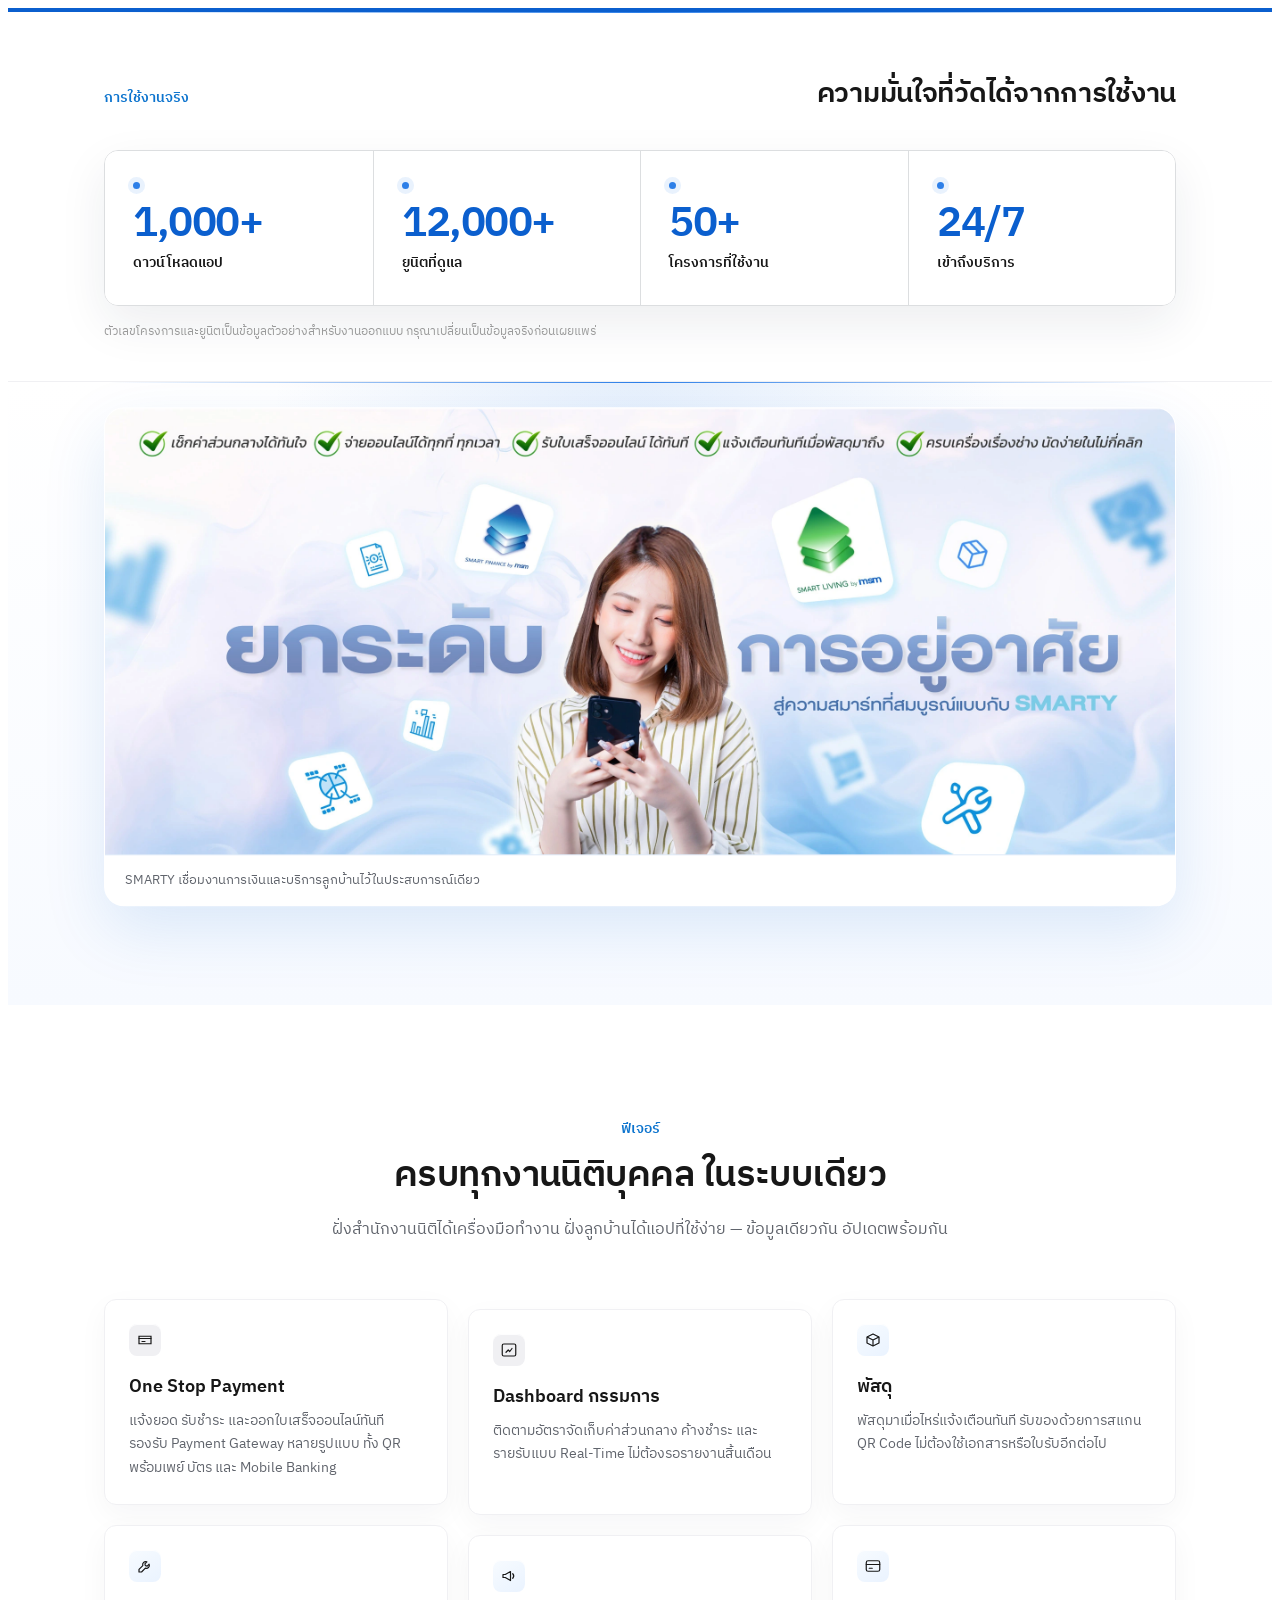
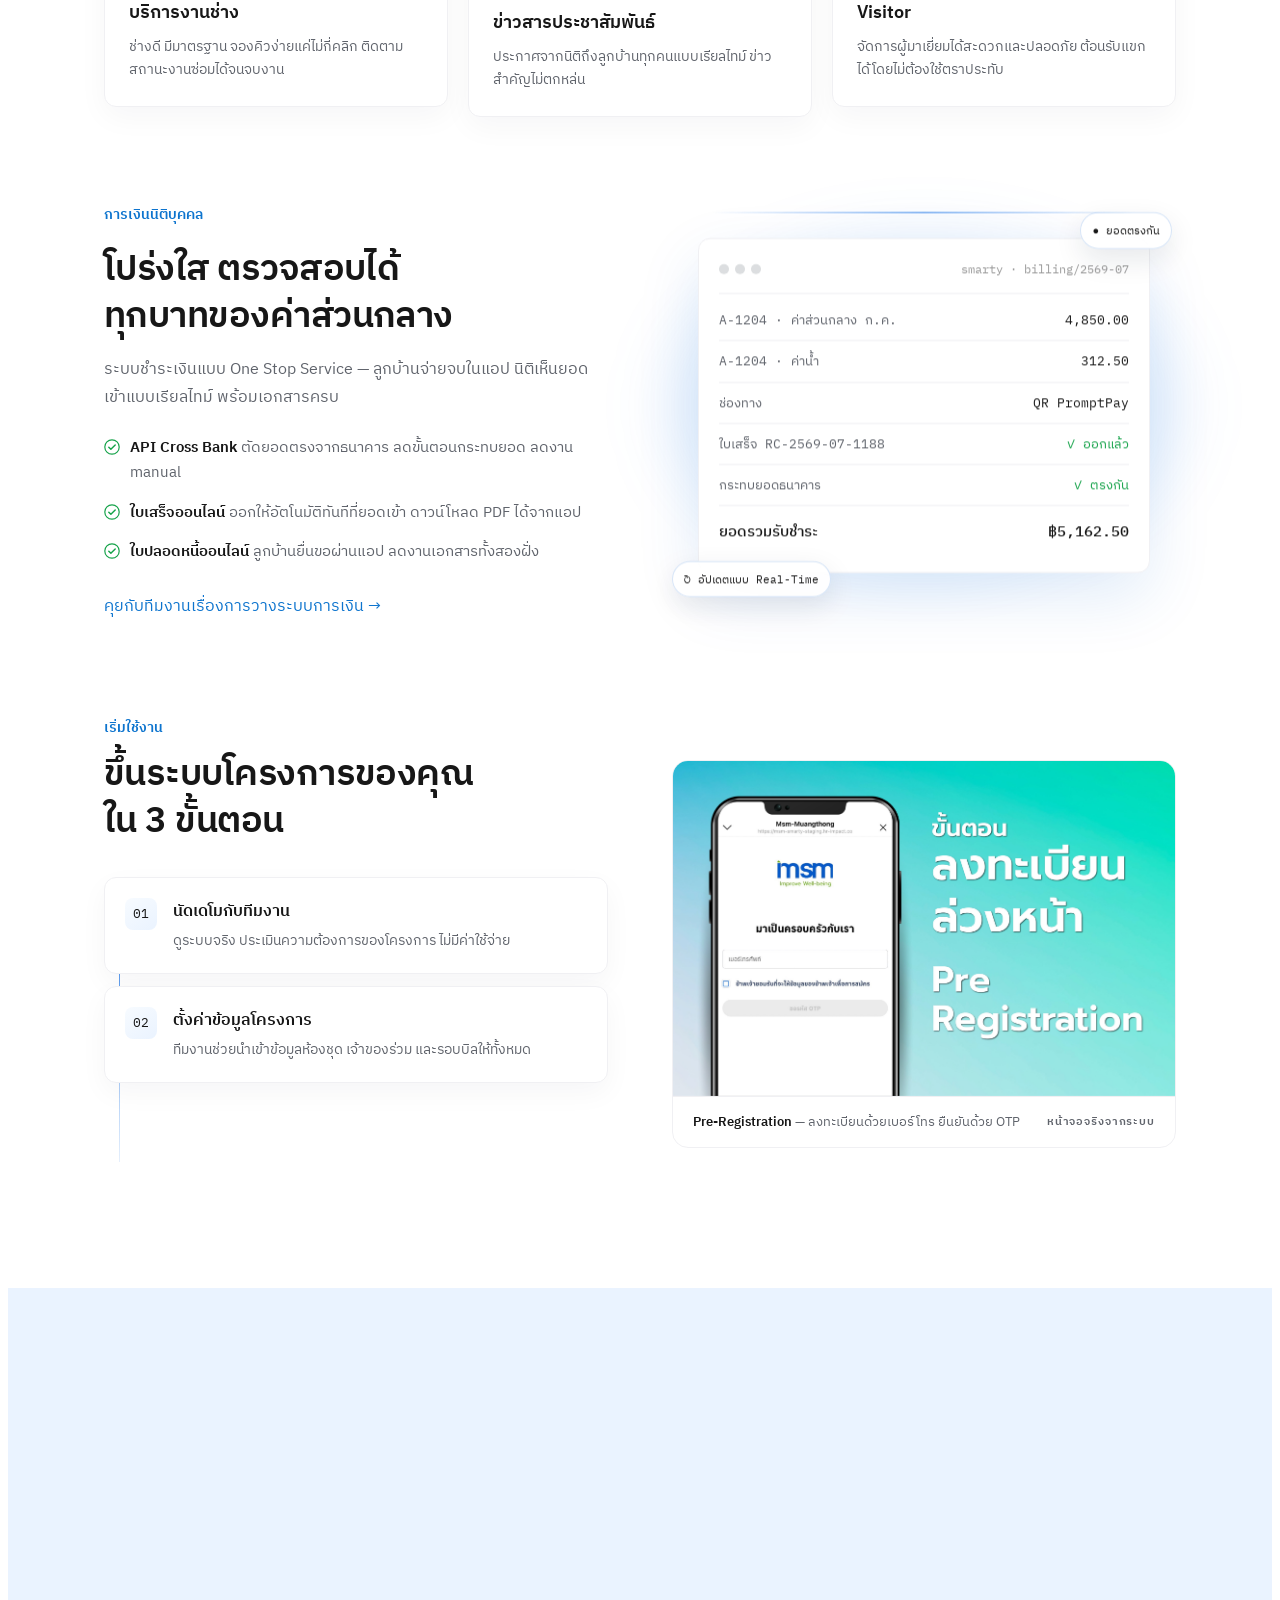
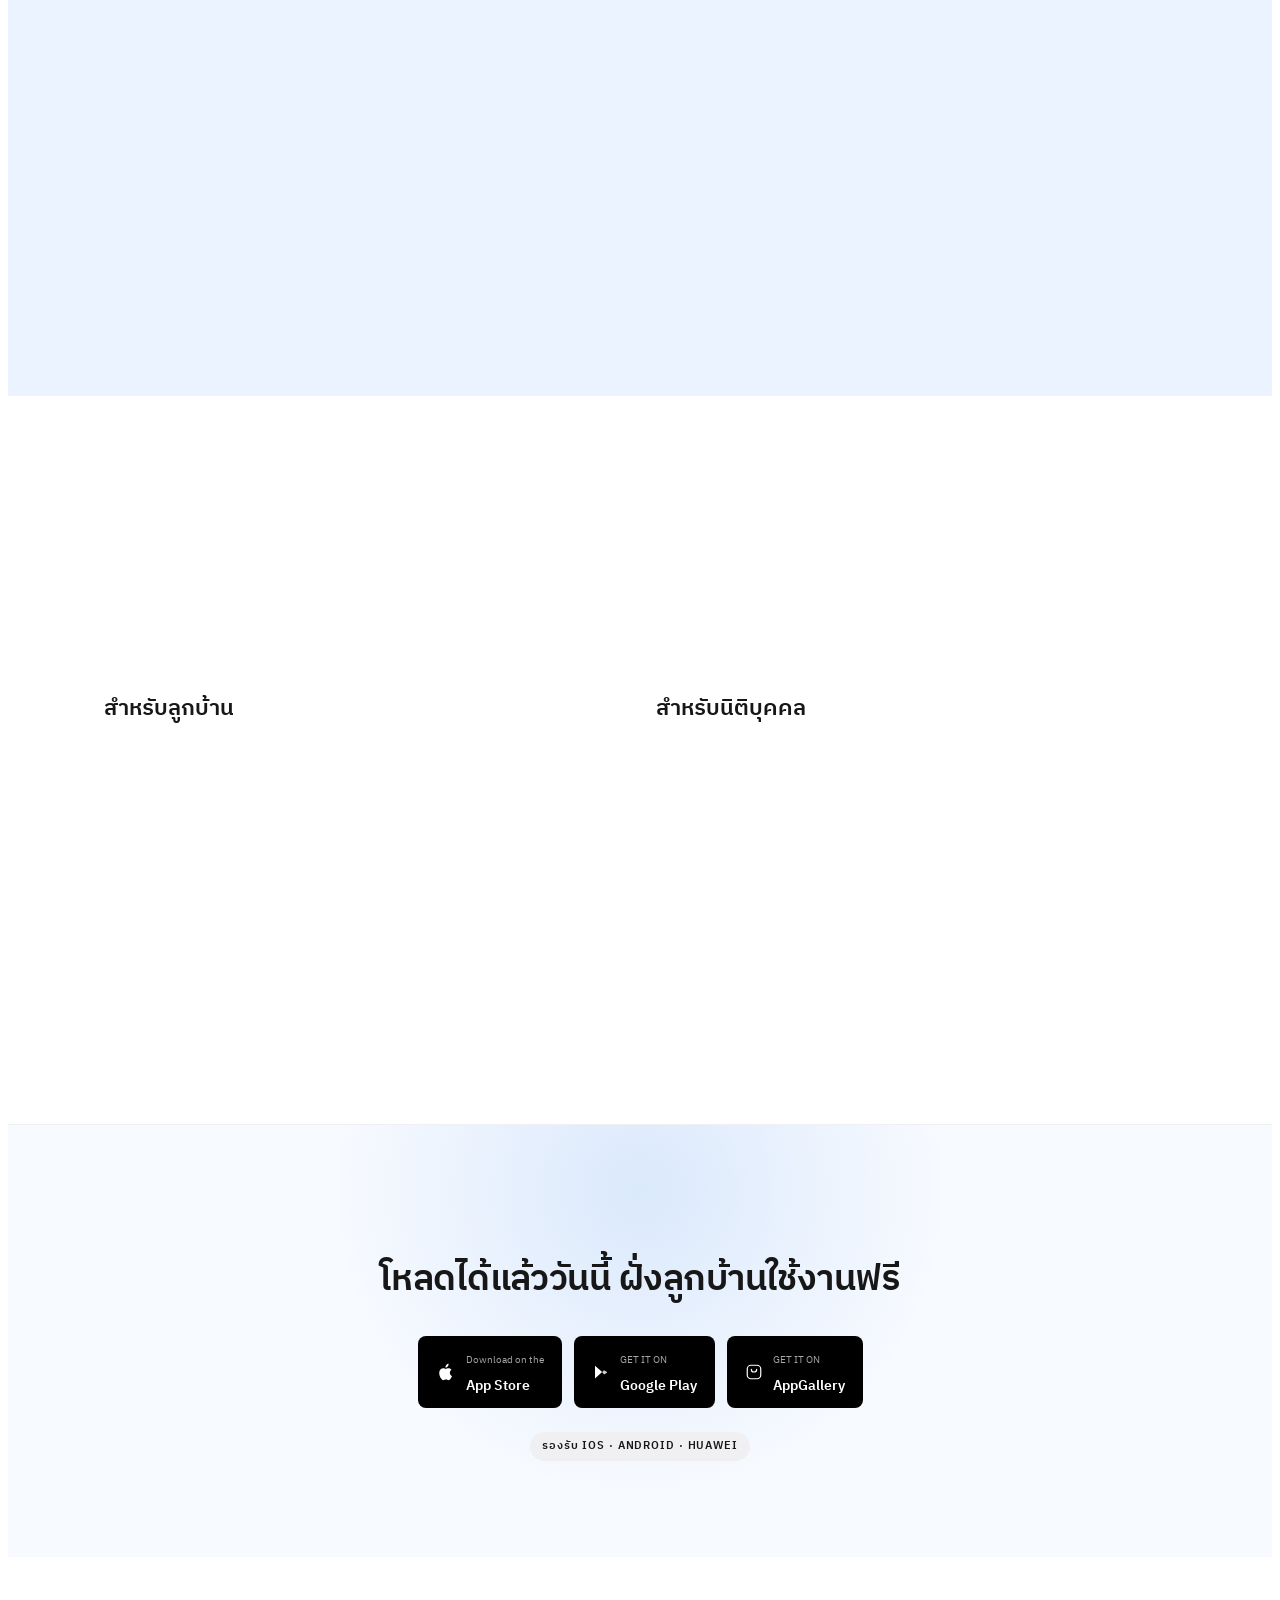
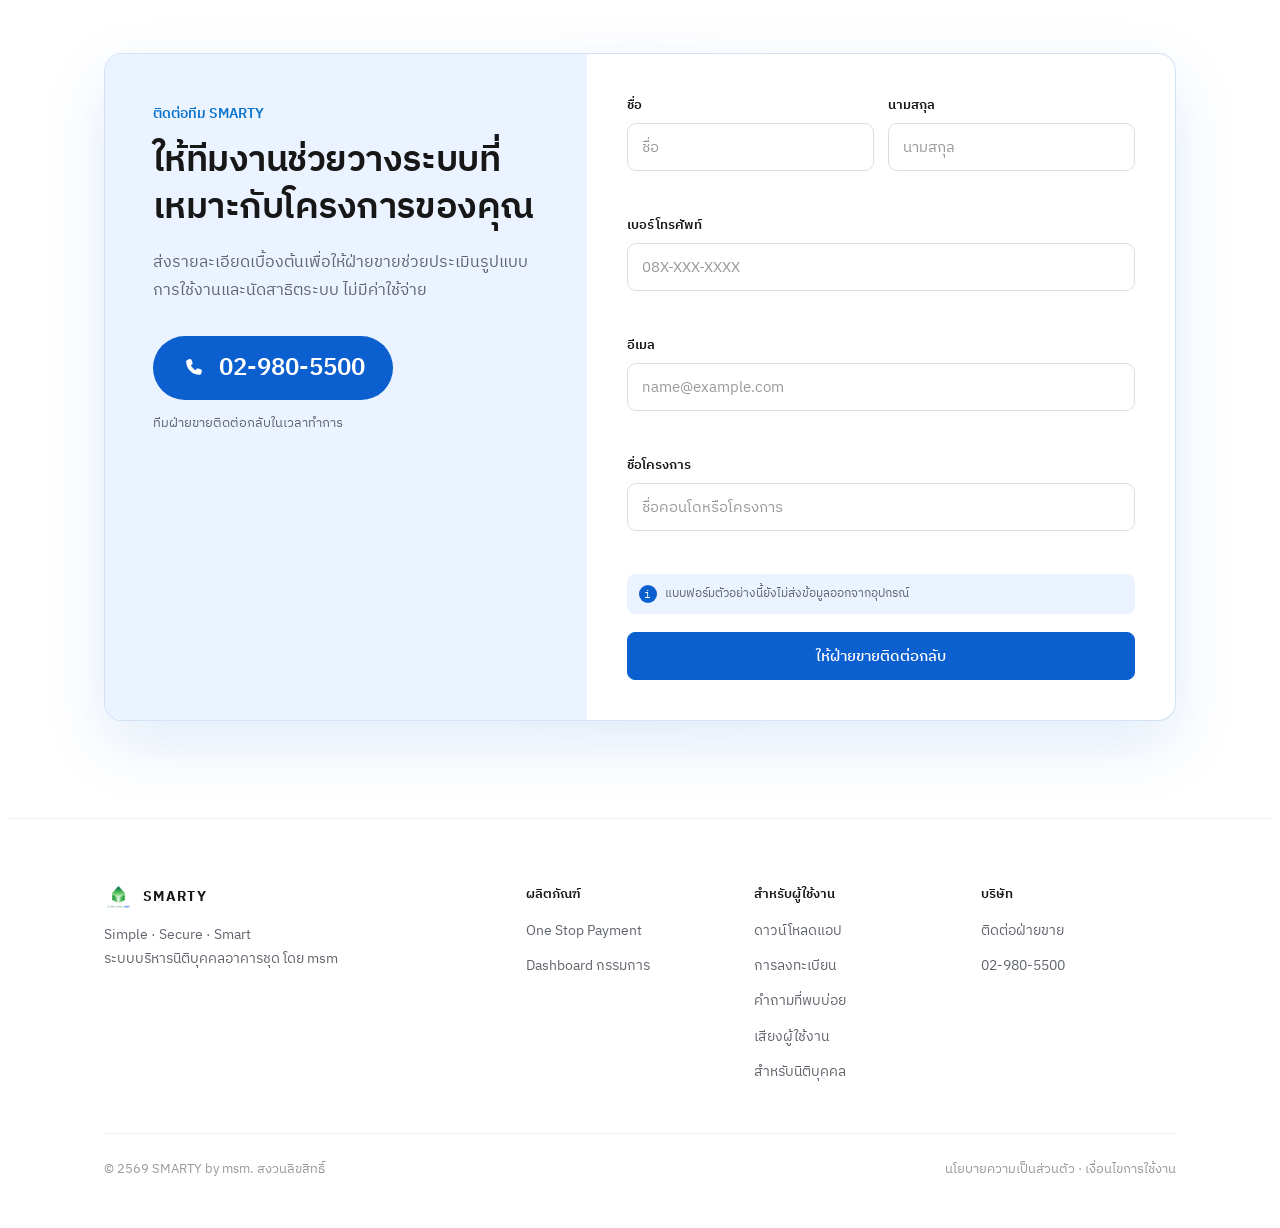
==== commit 53141359: "feat: add layered premium depth to SMARTY" ====
--- a/index.html
+++ b/index.html
@@ -13,6 +13,7 @@
     <link href="https://fonts.googleapis.com/css2?family=IBM+Plex+Sans+Thai:wght@400;500;600;700&family=IBM+Plex+Mono:wght@400;500&display=swap" rel="stylesheet">
     <script type="module" crossorigin src="/smarty-msm/assets/index-hero-only.js"></script>
     <link rel="stylesheet" crossorigin href="/smarty-msm/assets/index-CQp2J6RA.css">
+    <link rel="stylesheet" href="./assets/hero-atmosphere.css">
     <link rel="stylesheet" href="./assets/expo-body.css">
   </head>
   <body>
@@ -20,7 +21,7 @@
     <div id="expo-content">
 
 <!-- ================= Trust ledger ================= -->
-<section id="trust" class="trust-ledger section-reveal" aria-labelledby="trust-title">
+<section id="trust" class="trust-ledger section-reveal smarty-signal" aria-labelledby="trust-title">
   <div class="container">
     <div class="trust-heading reveal">
       <p class="section-kicker">การใช้งานจริง</p>
@@ -36,16 +37,21 @@
   </div>
 </section>
 
-<!-- ================= Check strip ================= -->
-<div class="check-strip">
-  <div class="container strip-inner">
-    <span class="check-item"><svg width="16" height="16" viewBox="0 0 20 20" fill="none" aria-hidden="true"><circle cx="10" cy="10" r="9" stroke="#16a34a" stroke-width="1.5"/><path d="M6 10.2l2.6 2.6L14 7.4" stroke="#16a34a" stroke-width="1.8" stroke-linecap="round" stroke-linejoin="round"/></svg>เช็กค่าส่วนกลางได้ทันใจ</span>
-    <span class="check-item"><svg width="16" height="16" viewBox="0 0 20 20" fill="none" aria-hidden="true"><circle cx="10" cy="10" r="9" stroke="#16a34a" stroke-width="1.5"/><path d="M6 10.2l2.6 2.6L14 7.4" stroke="#16a34a" stroke-width="1.8" stroke-linecap="round" stroke-linejoin="round"/></svg>จ่ายออนไลน์ได้ทุกที่ ทุกเวลา</span>
-    <span class="check-item"><svg width="16" height="16" viewBox="0 0 20 20" fill="none" aria-hidden="true"><circle cx="10" cy="10" r="9" stroke="#16a34a" stroke-width="1.5"/><path d="M6 10.2l2.6 2.6L14 7.4" stroke="#16a34a" stroke-width="1.8" stroke-linecap="round" stroke-linejoin="round"/></svg>รับใบเสร็จออนไลน์ได้ทันที</span>
-    <span class="check-item"><svg width="16" height="16" viewBox="0 0 20 20" fill="none" aria-hidden="true"><circle cx="10" cy="10" r="9" stroke="#16a34a" stroke-width="1.5"/><path d="M6 10.2l2.6 2.6L14 7.4" stroke="#16a34a" stroke-width="1.8" stroke-linecap="round" stroke-linejoin="round"/></svg>แจ้งเตือนทันทีเมื่อพัสดุมาถึง</span>
-    <span class="check-item"><svg width="16" height="16" viewBox="0 0 20 20" fill="none" aria-hidden="true"><circle cx="10" cy="10" r="9" stroke="#16a34a" stroke-width="1.5"/><path d="M6 10.2l2.6 2.6L14 7.4" stroke="#16a34a" stroke-width="1.8" stroke-linecap="round" stroke-linejoin="round"/></svg>ครบเครื่องเรื่องช่าง นัดง่ายในไม่กี่คลิก</span>
-  </div>
-</div>
+<!-- ================= Campaign showcase ================= -->
+<section class="campaign-showcase section-reveal smarty-signal" aria-label="ภาพรวมประโยชน์ของ SMARTY">
+  <div class="container">
+    <figure class="campaign-frame reveal" data-depth-parallax>
+      <img
+        src="img/smarty-campaign-banner.webp"
+        alt="SMARTY เช็กค่าส่วนกลาง จ่ายและรับใบเสร็จออนไลน์ แจ้งพัสดุ และนัดหมายงานช่าง พร้อมระบบ SMART LIVING และ SMART FINANCE"
+        width="2400"
+        height="1000"
+        loading="lazy"
+      >
+      <figcaption>SMARTY เชื่อมงานการเงินและบริการลูกบ้านไว้ในประสบการณ์เดียว</figcaption>
+    </figure>
+  </div>
+</section>
 
 <!-- ================= Features ================= -->
 <section id="features" class="section section-reveal">
@@ -104,7 +110,8 @@
       </ul>
       <a href="#contact" class="text-link">คุยกับทีมงานเรื่องการวางระบบการเงิน →</a>
     </div>
-    <div class="reveal">
+    <div class="ledger-stage smarty-signal reveal" data-depth-parallax>
+      <span class="ledger-chip ledger-chip--top" aria-hidden="true">● ยอดตรงกัน</span>
       <div class="ledger" role="img" aria-label="ตัวอย่างรายการชำระค่าส่วนกลางในระบบ">
         <div class="ledger-head">
           <div class="win-dots"><span></span><span></span><span></span></div>
@@ -119,6 +126,7 @@
           <tr class="lg-total"><td>ยอดรวมรับชำระ</td><td>฿5,162.50</td></tr>
         </table>
       </div>
+      <span class="ledger-chip ledger-chip--bottom" aria-hidden="true">↻ อัปเดตแบบ Real-Time</span>
     </div>
   </div>
 </section>
--- a/assets/hero-atmosphere.css
+++ b/assets/hero-atmosphere.css
@@ -0,0 +1,74 @@
+#root .hero {
+  position: relative;
+  isolation: isolate;
+  overflow: hidden;
+}
+
+#root .hero::before {
+  content: "";
+  position: absolute;
+  z-index: 0;
+  width: min(54vw, 760px);
+  aspect-ratio: 1;
+  right: -8%;
+  top: 2%;
+  border-radius: 50%;
+  background:
+    radial-gradient(
+      circle,
+      rgba(45, 127, 232, 0.20),
+      rgba(45, 127, 232, 0.07) 42%,
+      transparent 70%
+    );
+  filter: blur(4px);
+  pointer-events: none;
+}
+
+#root .hero::after {
+  content: "";
+  position: absolute;
+  z-index: 0;
+  inset: 0 0 0 52%;
+  background-image:
+    linear-gradient(rgba(11, 95, 206, 0.055) 1px, transparent 1px),
+    linear-gradient(90deg, rgba(11, 95, 206, 0.055) 1px, transparent 1px);
+  background-size: 42px 42px;
+  mask-image: linear-gradient(
+    to bottom,
+    transparent,
+    #000 28%,
+    #000 72%,
+    transparent
+  );
+  pointer-events: none;
+}
+
+@media (max-width: 767px) {
+  #root .hero::after {
+    display: none;
+  }
+
+  #root .hero::before {
+    width: 120vw;
+    right: -52%;
+    opacity: 0.65;
+  }
+
+  #root .hero > div:last-child {
+    opacity: 0.28;
+    filter: saturate(0.85);
+    mask-image: linear-gradient(
+      to bottom,
+      transparent,
+      #000 18%,
+      #000
+    );
+  }
+}
+
+@media (prefers-reduced-motion: reduce) {
+  #root .hero::before,
+  #root .hero::after {
+    transform: none !important;
+  }
+}
--- a/assets/expo-body.css
+++ b/assets/expo-body.css
@@ -11,6 +11,7 @@
     --hairline-strong: #dcdee0;
     --canvas: #ffffff;
     --canvas-soft: #fafafa;
+    --canvas-cool: #f7faff;
     --surface-strong: #f0f0f3;
     --surface-dark: #171717;
     --surface-dark-elevated: #1a1a1a;
@@ -22,6 +23,11 @@
     --brand-blue: #0b5fce;
     --brand-blue-active: #084da8;
     --brand-blue-soft: #eaf3ff;
+    --brand-blue-bright: #2d7fe8;
+    --hairline-blue: rgba(11,95,206,0.16);
+    --ambient-blue: rgba(45,127,232,0.14);
+    --shadow-soft: 0 18px 48px rgba(23,38,61,0.08);
+    --shadow-blue: 0 24px 64px rgba(11,95,206,0.12);
     --motion-fast: 180ms;
     --motion-standard: 420ms;
     --motion-reveal: 700ms;
@@ -201,28 +207,65 @@
   .trust-heading { display: flex; align-items: end; justify-content: space-between; gap: 24px; margin-bottom: 36px; }
   .trust-heading .section-kicker { margin-bottom: 4px; }
   .trust-heading h2 { max-width: 560px; text-align: right; }
-  .trust-grid { display: grid; grid-template-columns: repeat(4, minmax(0, 1fr)); border: 1px solid var(--hairline-strong); border-radius: 14px; overflow: hidden; }
+  .trust-grid { position: relative; display: grid; grid-template-columns: repeat(4, minmax(0, 1fr)); border: 1px solid var(--hairline-strong); border-radius: 14px; overflow: hidden; box-shadow: var(--shadow-soft); }
   .trust-stat { position: relative; display: grid; gap: 6px; min-height: 154px; align-content: center; padding: 24px 28px; background: var(--canvas); }
+  .trust-stat::before { content: ""; width: 7px; height: 7px; margin-bottom: 8px; border-radius: 50%; background: var(--brand-blue-bright); box-shadow: 0 0 0 5px rgba(45,127,232,0.10); }
   .trust-stat + .trust-stat { border-left: 1px solid var(--hairline-strong); }
   .trust-value { color: var(--brand-blue); font-family: var(--sans); font-size: 42px; font-weight: 600; line-height: 1; letter-spacing: -0.035em; font-variant-numeric: tabular-nums; }
   .trust-stat span { color: var(--ink); font-size: 14px; font-weight: 600; }
   .mock-disclosure { margin-top: 16px; color: var(--muted); font-size: 12px; line-height: 1.6; }
 
-  /* ---------- Check strip ---------- */
-  .check-strip {
-    border-top: 1px solid var(--hairline);
-    border-bottom: 1px solid var(--hairline);
-    background: var(--canvas);
-  }
-  .check-strip .strip-inner {
-    display: flex;
-    flex-wrap: wrap;
-    justify-content: center;
-    gap: 12px 32px;
-    padding: 20px 24px;
-  }
-  .check-item { display: flex; align-items: center; gap: 8px; font-size: 13px; color: var(--ink); }
-  .check-item svg { flex: none; }
+  /* ---------- Campaign + SMARTY signal ---------- */
+  .campaign-showcase {
+    position: relative;
+    padding: 28px 0 96px;
+    overflow: hidden;
+    background:
+      radial-gradient(circle at 50% 10%, rgba(45,127,232,0.12), transparent 44%),
+      linear-gradient(180deg, var(--canvas), var(--canvas-cool));
+  }
+  .campaign-frame {
+    position: relative;
+    overflow: hidden;
+    border: 1px solid rgba(255,255,255,0.85);
+    border-radius: 20px;
+    background: var(--canvas);
+    box-shadow: var(--shadow-blue);
+    translate: 0 var(--depth-parallax-y, 0);
+  }
+  .campaign-frame::before {
+    content: "";
+    position: absolute;
+    inset: 0;
+    z-index: 1;
+    pointer-events: none;
+    box-shadow: inset 0 1px 0 rgba(255,255,255,0.9);
+  }
+  .campaign-frame img { width: 100%; height: auto; }
+  .campaign-frame figcaption {
+    padding: 14px 20px;
+    border-top: 1px solid var(--hairline-blue);
+    background: rgba(255,255,255,0.92);
+    color: var(--body);
+    font-size: 13px;
+  }
+  .smarty-signal { position: relative; }
+  .smarty-signal::after {
+    content: "";
+    position: absolute;
+    z-index: 3;
+    left: 8%;
+    right: 8%;
+    top: 0;
+    height: 1px;
+    background: linear-gradient(90deg, transparent, var(--brand-blue-bright), transparent);
+    transform: scaleX(0);
+    transform-origin: left;
+    transition: transform 900ms var(--ease-out-premium);
+    pointer-events: none;
+  }
+  .smarty-signal.section-in::after,
+  .smarty-signal.in::after { transform: scaleX(1); }
 
   /* ---------- Feature grid ---------- */
   .feature-grid {
@@ -231,18 +274,25 @@
     gap: 20px;
   }
   .f-card {
+    position: relative;
+    overflow: hidden;
     background: var(--canvas);
     border: 1px solid var(--hairline);
     border-radius: 12px;
     padding: 24px;
-  }
+    box-shadow: 0 10px 30px rgba(23,38,61,0.04);
+  }
+  .f-card::before { content: ""; position: absolute; left: 18px; right: 18px; top: 0; height: 2px; background: linear-gradient(90deg, transparent, var(--brand-blue-bright), transparent); opacity: 0; transition: opacity var(--motion-fast) ease; }
+  .f-card:hover::before { opacity: 1; }
+  .f-card:nth-child(2), .f-card:nth-child(5) { translate: 0 10px; }
   .f-card .f-icon {
     width: 32px; height: 32px;
     border-radius: 8px;
-    background: var(--surface-strong);
+    background: linear-gradient(145deg, #f7fbff, var(--brand-blue-soft));
     display: flex; align-items: center; justify-content: center;
     color: var(--ink);
     margin-bottom: 16px;
+    box-shadow: inset 0 1px 0 rgba(255,255,255,0.9);
   }
   .f-card h3 { font-size: 18px; font-weight: 600; margin-bottom: 6px; }
   .f-card p { font-size: 14px; }
@@ -270,13 +320,47 @@
   .split ul.plain li svg { flex: none; margin-top: 4px; }
   .split ul.plain b { color: var(--ink); font-weight: 600; }
 
+  .ledger-stage {
+    position: relative;
+    padding: 26px;
+    translate: 0 var(--depth-parallax-y, 0);
+  }
+  .ledger-stage::before {
+    content: "";
+    position: absolute;
+    inset: 8% 0;
+    border-radius: 50%;
+    background: var(--ambient-blue);
+    filter: blur(34px);
+  }
   .ledger {
+    position: relative;
+    z-index: 1;
     background: var(--canvas);
     border: 1px solid var(--hairline);
     border-radius: 12px;
     padding: 20px;
     color: var(--ink);
-  }
+    box-shadow: var(--shadow-blue);
+  }
+  .ledger-chip {
+    position: absolute;
+    z-index: 2;
+    display: inline-flex;
+    align-items: center;
+    gap: 7px;
+    padding: 8px 11px;
+    border: 1px solid var(--hairline-blue);
+    border-radius: 999px;
+    background: rgba(255,255,255,0.94);
+    box-shadow: 0 10px 28px rgba(23,38,61,0.10);
+    color: var(--ink);
+    font-family: var(--mono);
+    font-size: 11px;
+    white-space: nowrap;
+  }
+  .ledger-chip--top { top: 0; right: 4px; }
+  .ledger-chip--bottom { bottom: 2px; left: 0; }
   .ledger .ledger-head {
     display: flex;
     align-items: center;
@@ -325,8 +409,11 @@
     gap: 64px;
     align-items: center;
   }
-  .steps { display: grid; gap: 12px; }
+  .steps { position: relative; display: grid; gap: 12px; }
+  .steps::before { content: ""; position: absolute; left: 15px; top: 30px; bottom: 30px; width: 1px; background: linear-gradient(var(--brand-blue-bright), rgba(45,127,232,0.12)); }
   .step {
+    position: relative;
+    z-index: 1;
     display: flex;
     gap: 16px;
     align-items: flex-start;
@@ -334,12 +421,13 @@
     border: 1px solid var(--hairline);
     border-radius: 12px;
     padding: 20px;
+    box-shadow: 0 10px 28px rgba(23,38,61,0.04);
   }
   .step .step-num {
     flex: none;
     width: 32px; height: 32px;
     border-radius: 8px;
-    background: var(--surface-strong);
+    background: linear-gradient(145deg, #f7fbff, var(--brand-blue-soft));
     display: flex; align-items: center; justify-content: center;
     font-family: var(--mono);
     font-size: 13px;
@@ -350,7 +438,11 @@
 
   /* ---------- Download band ---------- */
   .dl-band {
-    background: var(--canvas-soft);
+    position: relative;
+    overflow: hidden;
+    background:
+      radial-gradient(circle at 50% 15%, rgba(45,127,232,0.14), transparent 42%),
+      var(--canvas-cool);
     border-top: 1px solid var(--hairline);
     border-bottom: 1px solid var(--hairline);
   }
@@ -376,7 +468,7 @@
   /* ---------- Testimonials ---------- */
   .testimonial-section { background: var(--brand-blue-soft); }
   .testimonial-grid { display: grid; grid-template-columns: repeat(2, minmax(0, 1fr)); gap: 20px; }
-  .testimonial-card { position: relative; display: grid; align-content: start; min-height: 280px; padding: 28px; border: 1px solid rgba(11,95,206,0.16); border-radius: 14px; background: var(--canvas); }
+  .testimonial-card { position: relative; display: grid; align-content: start; min-height: 280px; padding: 28px; border: 1px solid rgba(11,95,206,0.16); border-radius: 14px; background: linear-gradient(145deg, #fff 0%, #f8fbff 100%); }
   .testimonial-top { display: flex; align-items: center; justify-content: space-between; gap: 16px; margin-bottom: 32px; }
   .testimonial-audience { color: var(--brand-blue); font-size: 13px; font-weight: 600; }
   .mock-badge { display: inline-flex; padding: 4px 9px; border-radius: 9999px; background: var(--brand-blue-soft); color: var(--brand-blue-active); font-size: 10px; font-weight: 600; letter-spacing: 0.04em; }
@@ -477,8 +569,9 @@
     transition: transform var(--motion-standard) var(--ease-out-premium);
   }
   .faq-item summary {
-    transition: background-color var(--motion-fast) ease;
-  }
+    transition: background-color var(--motion-fast) ease, box-shadow var(--motion-fast) ease;
+  }
+  .faq-item summary:focus-visible { outline: 2px solid var(--brand-blue); outline-offset: -2px; border-radius: 8px; }
   .nav-links a, .footer-grid a {
     transition:
       color var(--motion-fast) ease,
@@ -500,8 +593,8 @@
   }
 
   /* ---------- Contact ---------- */
-  .cta-band { background: var(--canvas); }
-  .contact-panel { display: grid; grid-template-columns: minmax(0, 0.9fr) minmax(0, 1.1fr); border: 1px solid rgba(11,95,206,0.18); border-radius: 18px; overflow: hidden; background: var(--canvas); box-shadow: 0 24px 64px rgba(11,95,206,0.09); }
+  .cta-band { position: relative; overflow: hidden; background: radial-gradient(circle at 50% 50%, rgba(45,127,232,0.10), transparent 48%), var(--canvas); }
+  .contact-panel { position: relative; display: grid; grid-template-columns: minmax(0, 0.9fr) minmax(0, 1.1fr); border: 1px solid rgba(11,95,206,0.18); border-radius: 18px; overflow: hidden; background: var(--canvas); box-shadow: var(--shadow-blue); }
   .contact-copy { padding: 48px; background: var(--brand-blue-soft); }
   .contact-copy h2 { margin-bottom: 18px; }
   .contact-copy > p:not(.section-kicker):not(.contact-hours) { max-width: 480px; }
@@ -596,6 +689,8 @@
       opacity: 1;
       transform: none;
     }
+    [data-depth-parallax] { translate: none !important; }
+    .smarty-signal::after { transform: scaleX(1); transition: none; }
   }
 
   /* ---------- Responsive ---------- */
@@ -606,6 +701,9 @@
   }
   @media (max-width: 820px) {
     .section { padding: 64px 0; }
+    .campaign-showcase { padding: 18px 0 64px; }
+    .campaign-frame { border-radius: 14px; translate: none; }
+    .campaign-frame figcaption { font-size: 12px; }
     .nav-links { display: none; }
     .split, .workflow { grid-template-columns: 1fr; gap: 40px; }
     .faq-grid { grid-template-columns: 1fr; gap: 40px; }
@@ -618,6 +716,9 @@
     .contact-panel { grid-template-columns: 1fr; }
     .contact-copy, .callback-shell { padding: 36px; }
     .footer-grid { grid-template-columns: 1fr 1fr; }
+    .f-card:nth-child(2), .f-card:nth-child(5) { translate: none; }
+    .ledger-chip { display: none; }
+    .ledger-stage { padding: 12px 0; translate: none; }
   }
   @media (max-width: 560px) {
     .display-mega { font-size: 34px; }
